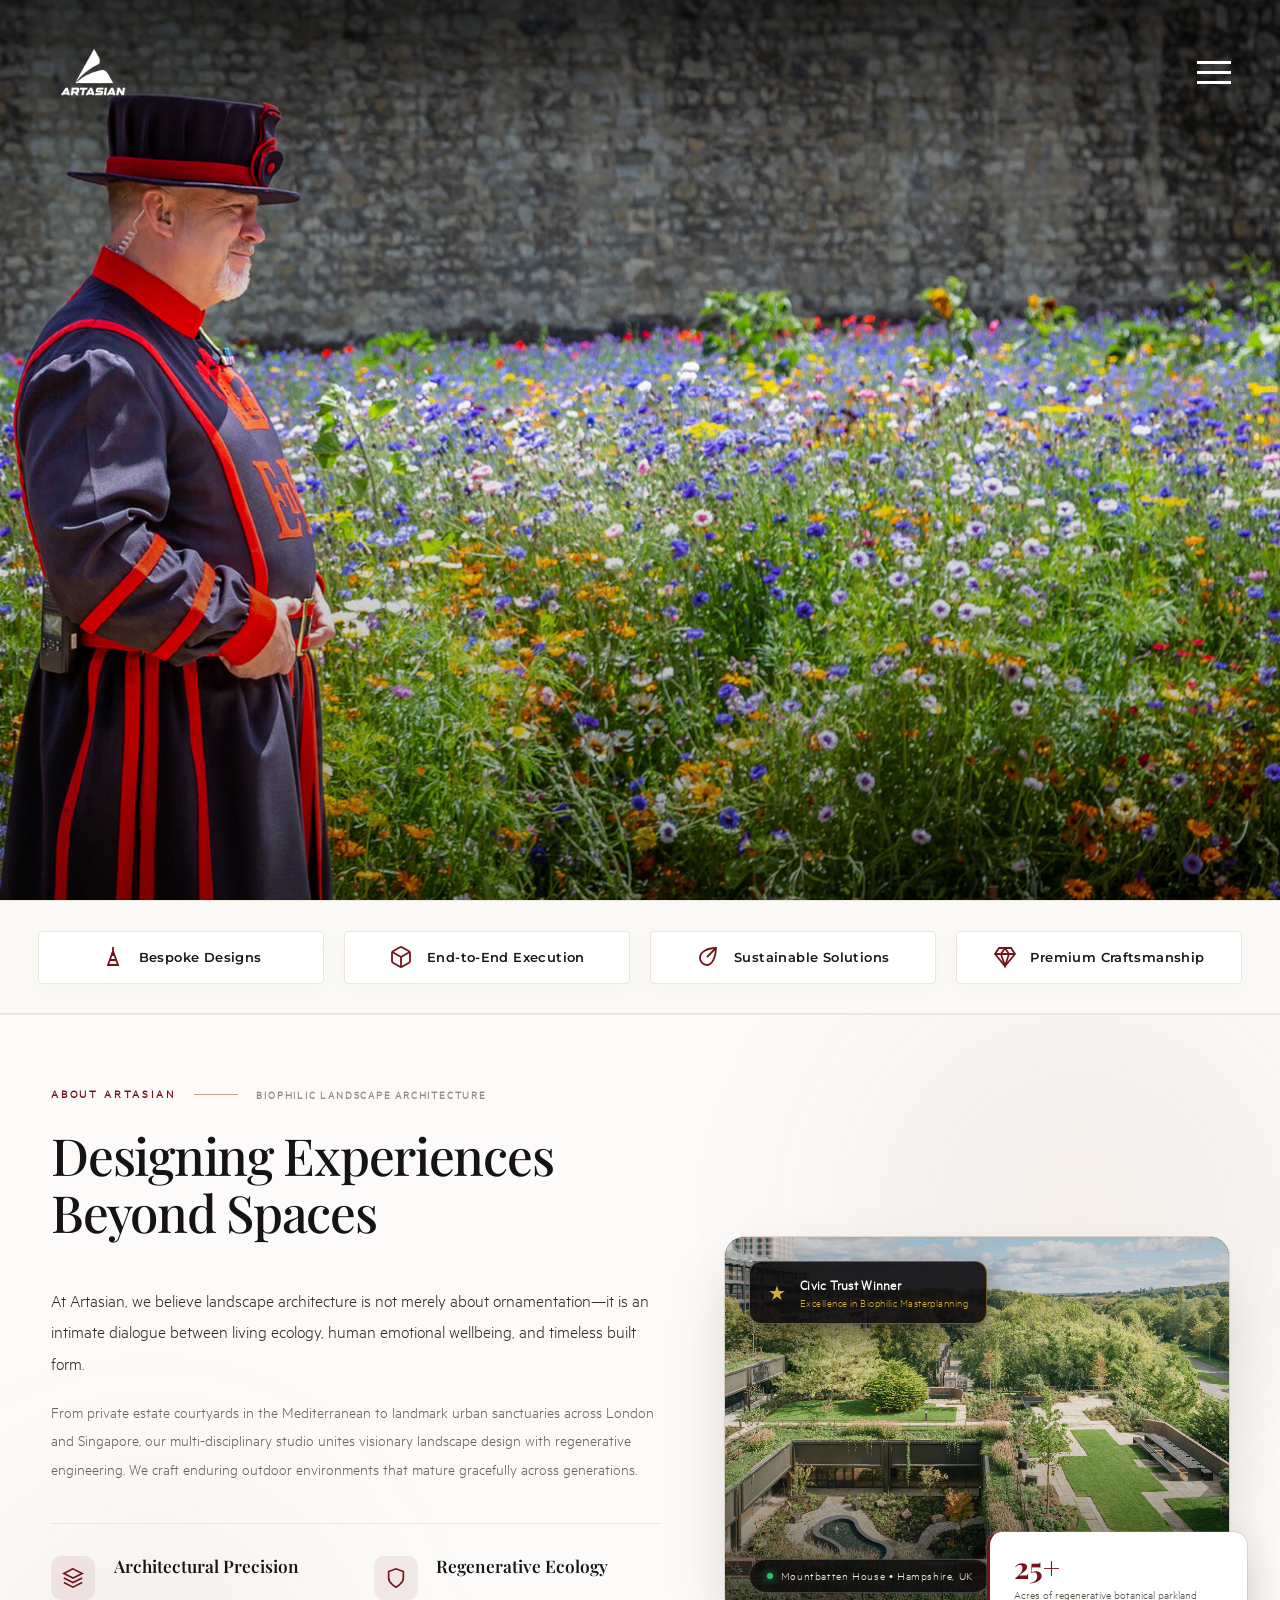
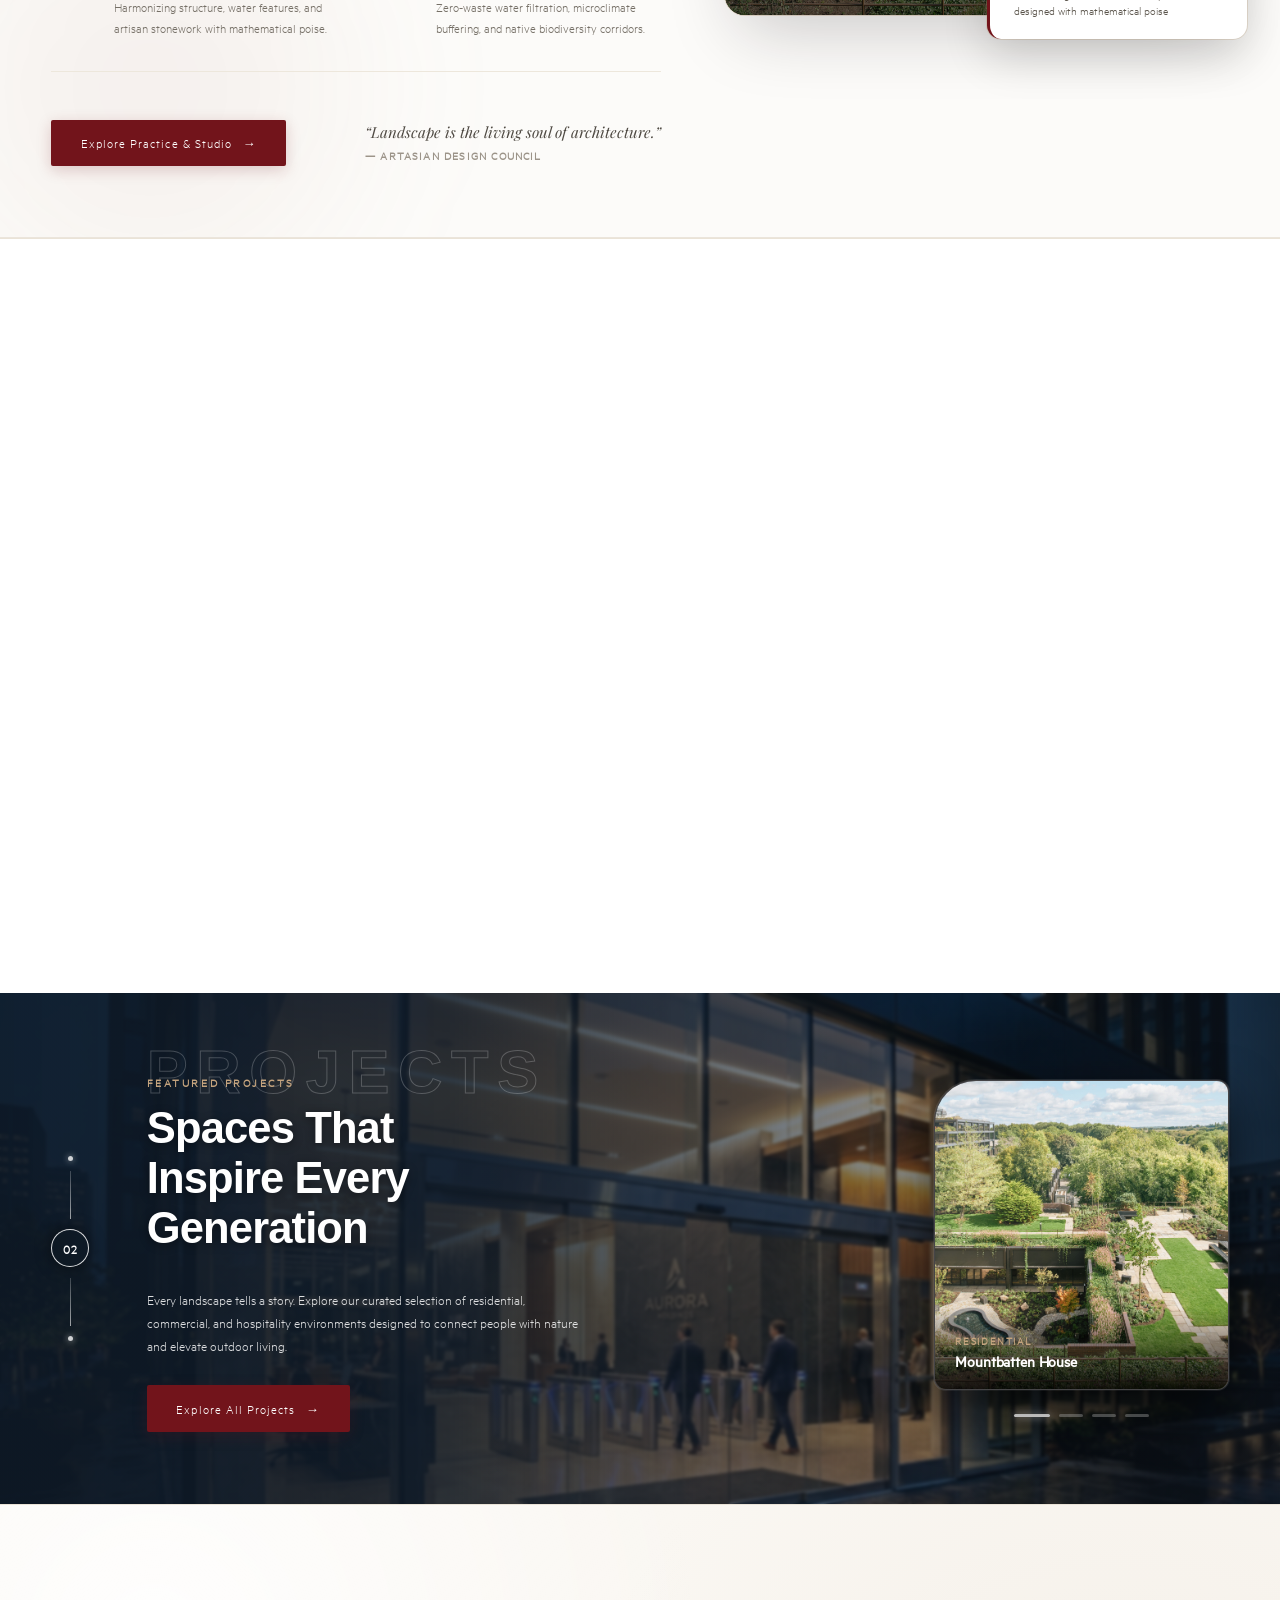
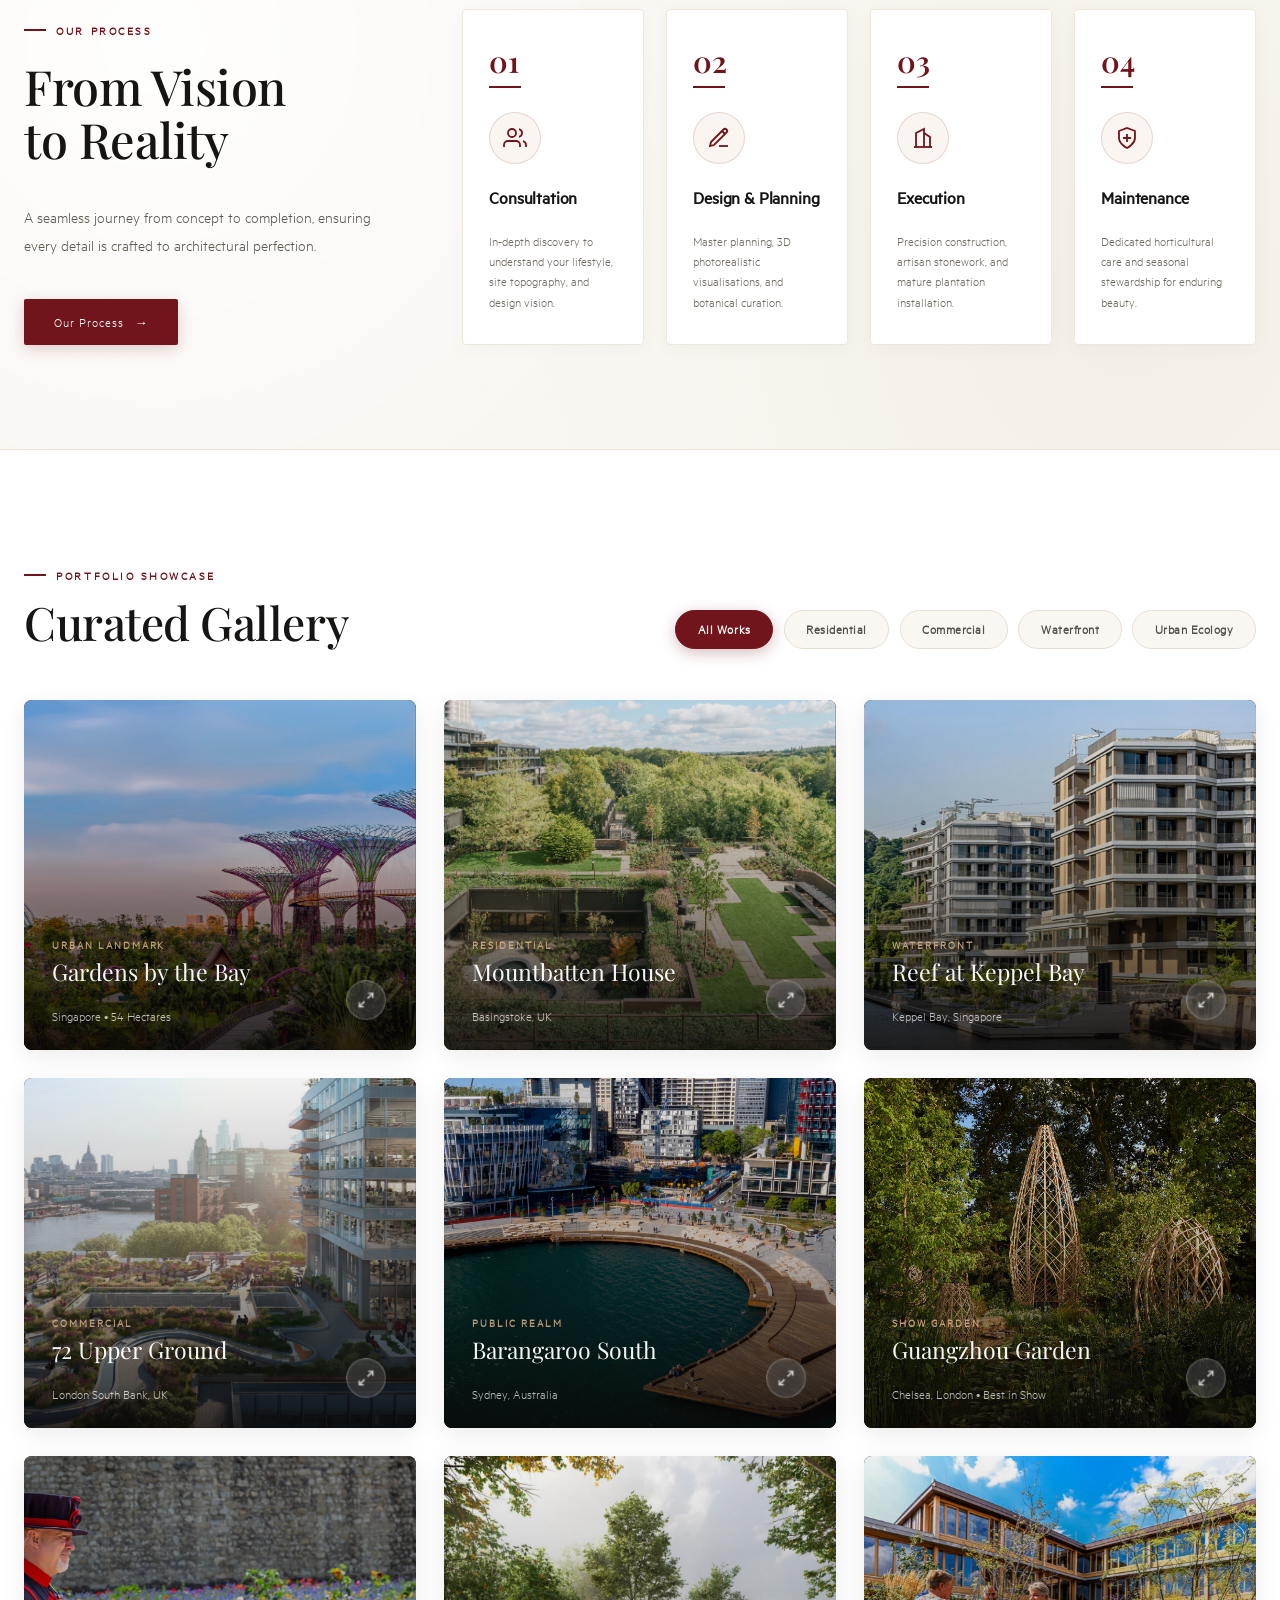
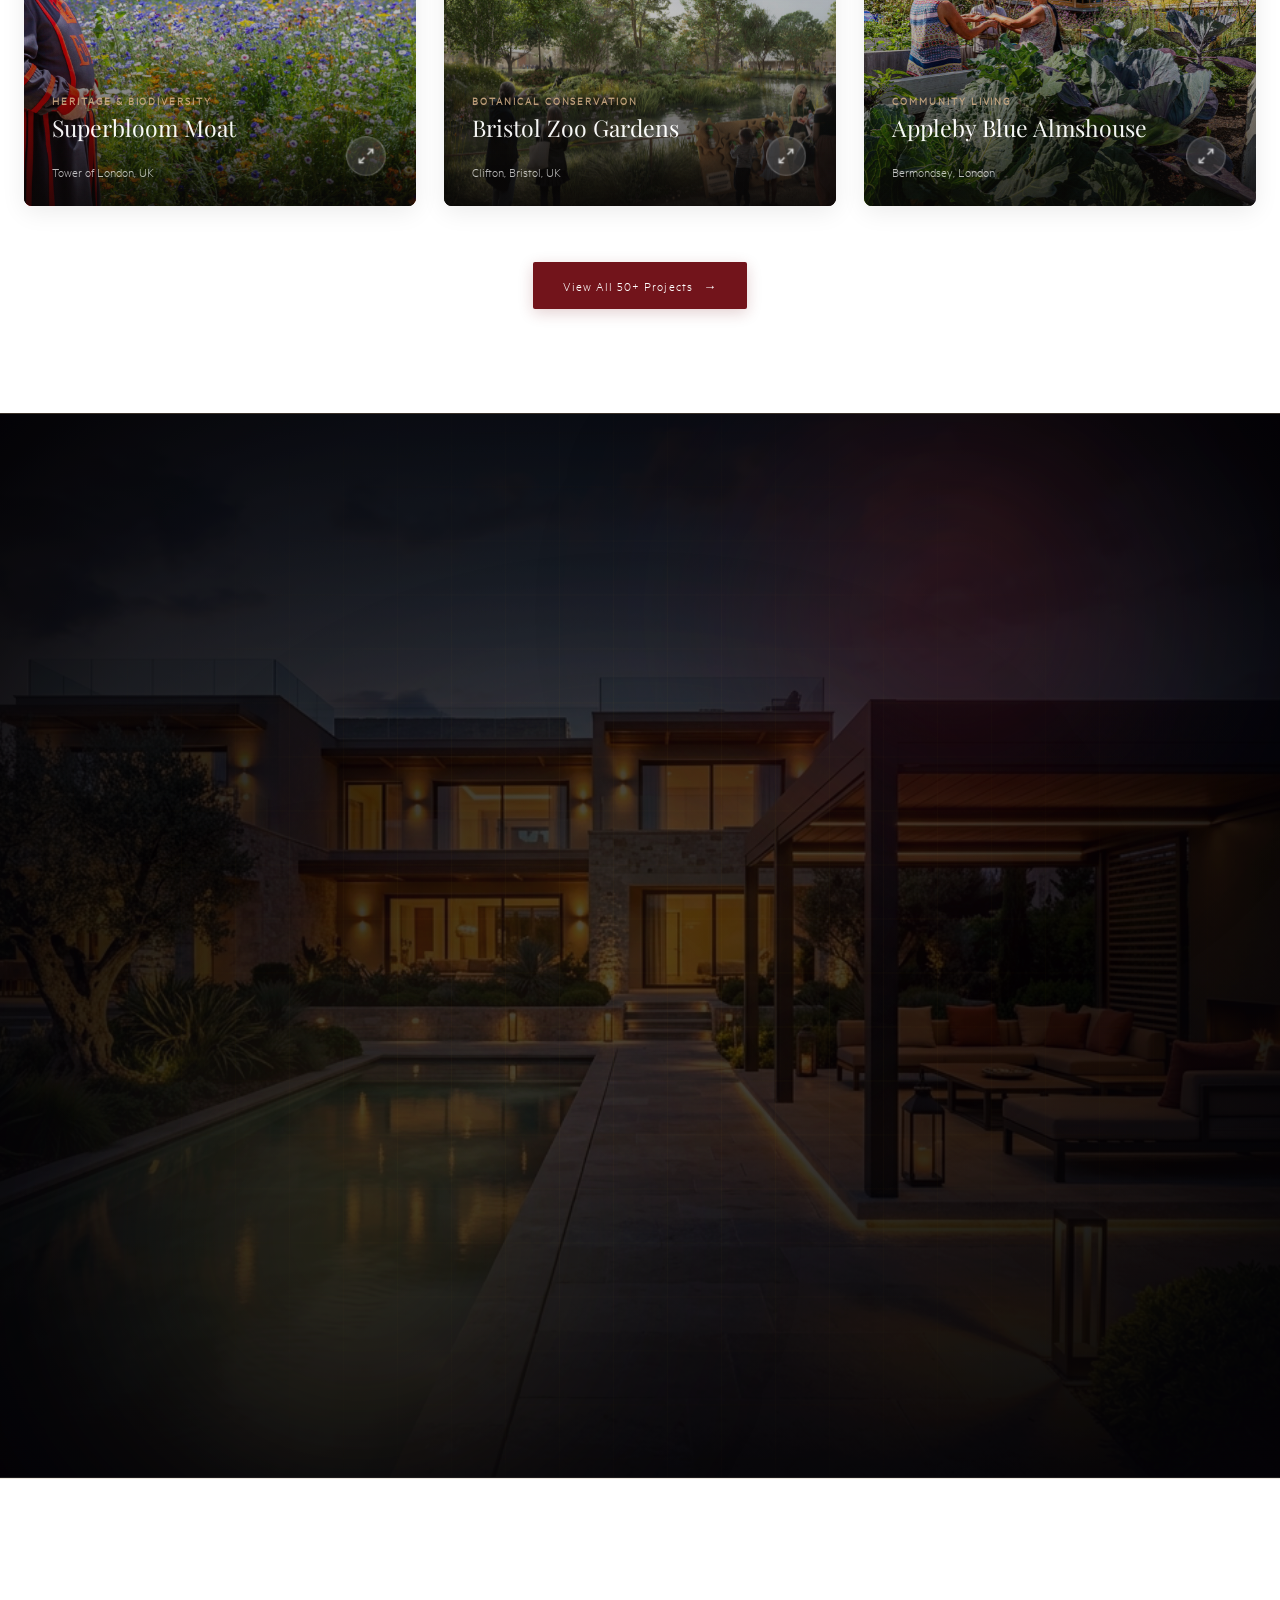
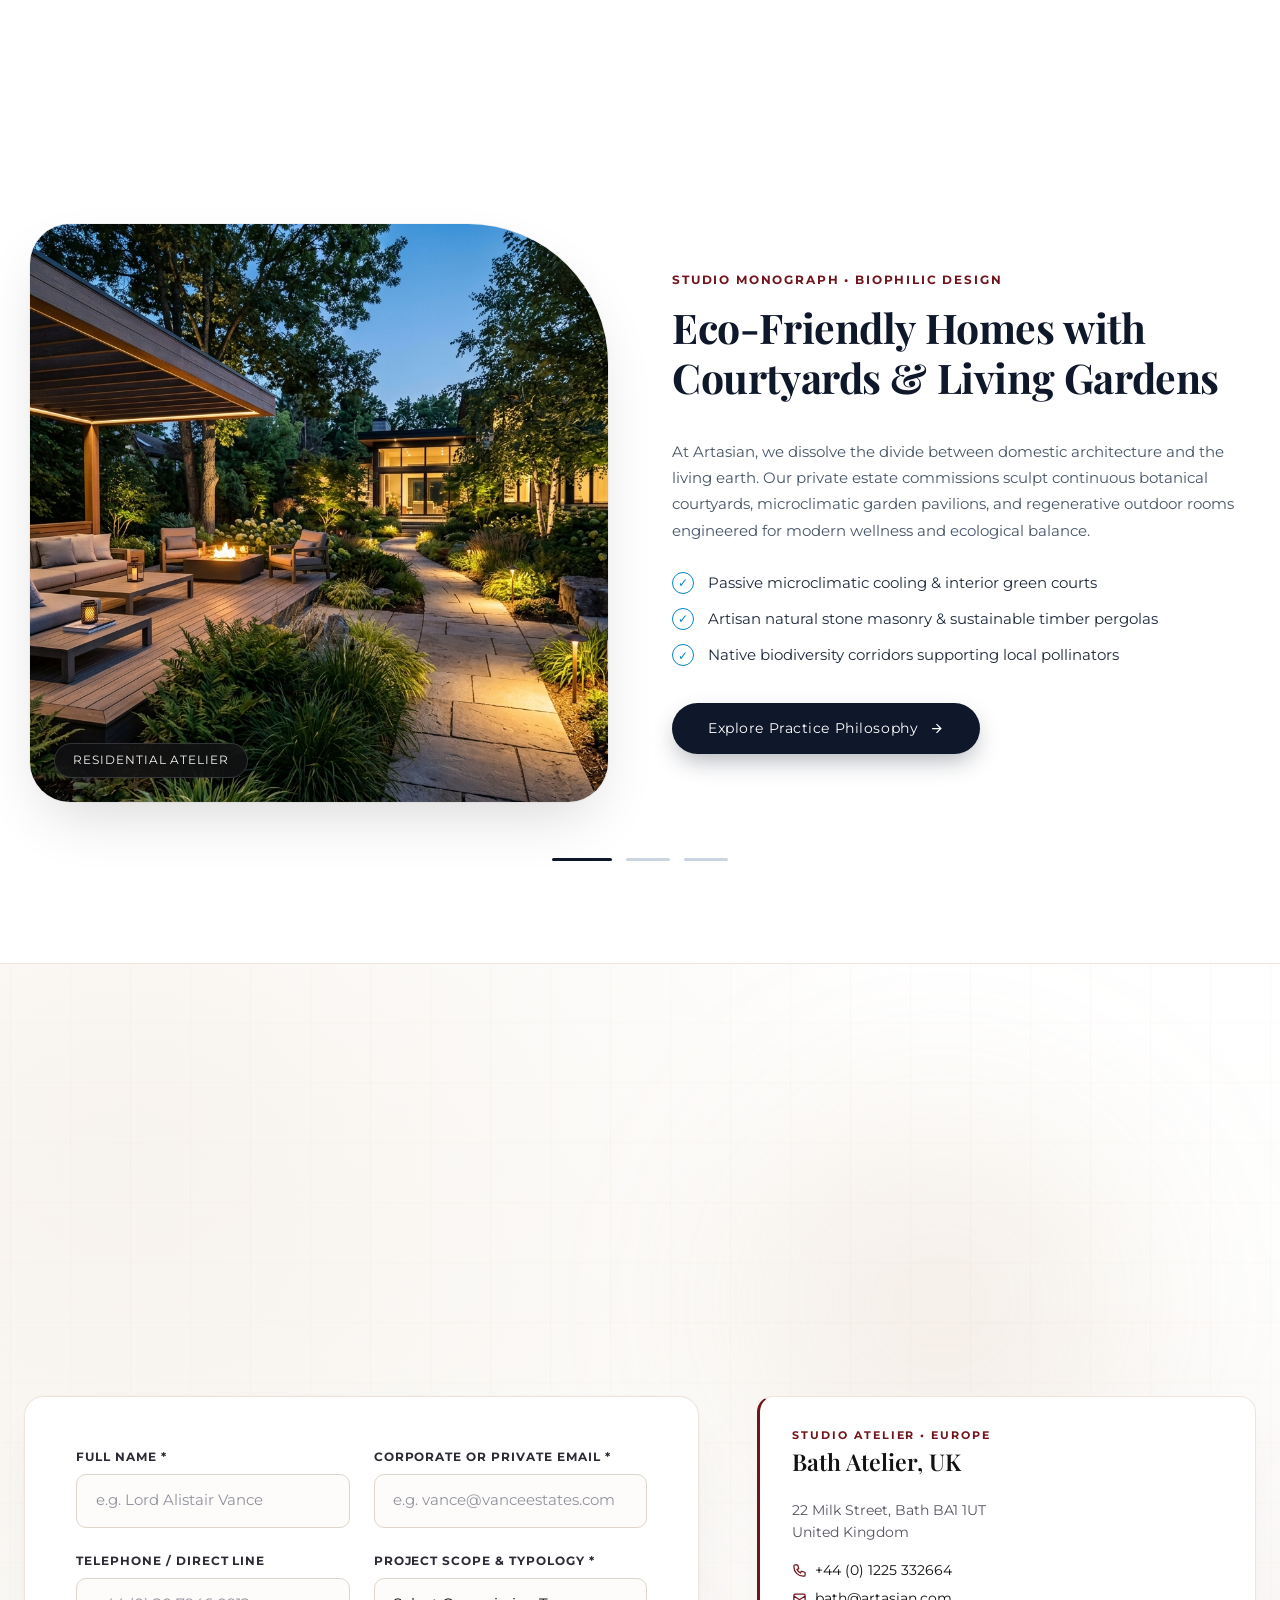
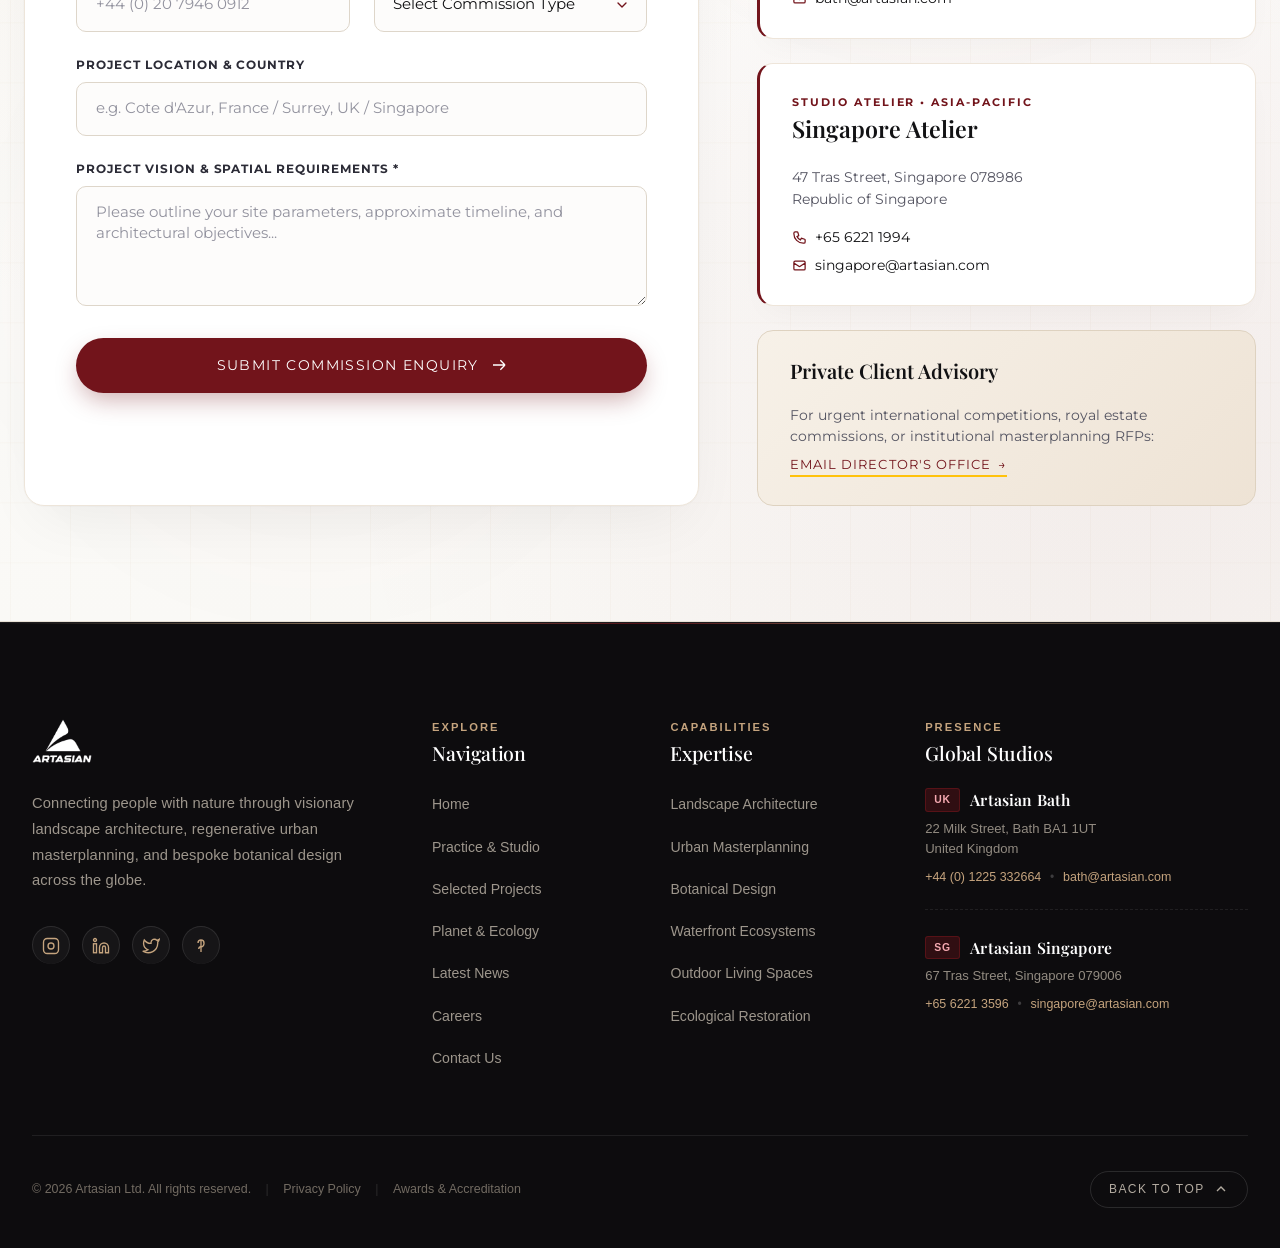
==== index.html @ af7fee8a "Complete Artasian luxury redesign and mobile responsive optimizations" ====
<!DOCTYPE html>
<html lang="en-gb" dir="ltr" class="no-js">
<head>
  <meta charset="utf-8">
  <meta name="viewport" content="width=device-width, initial-scale=1, viewport-fit=cover">
  <title>Landscape architects, Bath, UK and Singapore, Asia | Artasian</title>
  <meta name="description" content="A creative and collaborative approach to landscape architecture. Sustainable urban and rural landscapes with purpose. We connect people with nature.">
  <link rel="icon" type="image/png" href="assets/img/artasian-icon-dark.png">

  <!-- Google Fonts: Luxury Architectural Typography -->
  <link rel="preconnect" href="https://fonts.googleapis.com">
  <link rel="preconnect" href="https://fonts.gstatic.com" crossorigin>
  <link href="https://fonts.googleapis.com/css2?family=Cormorant+Garamond:wght@500;600;700&family=Montserrat:wght@400;500;600;700&family=Playfair+Display:ital,wght@0,400;0,500;0,600;0,700;1,400&display=swap" rel="stylesheet">

  <!-- Core Stylesheets -->
  <link rel="stylesheet" href="assets/css/style.css">
  <link rel="stylesheet" href="assets/css/custom.css?v=18.0">
</head>
<body class="bg-white">

  <!-- Header -->
  <header class="fixed inset-x-0 top-0 w-full header z-100 md:z-40">
    <div class="relative z-30 flex flex-wrap items-center justify-between header__inner">
      <a class="inline-block header__logo" href="index.html" title="Artasian – Home">
        <img class="header__logo-img header__logo--white" src="assets/img/artasian-logo-white.png" alt="Artasian" height="48">
        <img class="header__logo-img header__logo--dark" src="assets/img/artasian-logo-dark.png" alt="Artasian" height="48">
      </a>

      <div class="hidden md:flex items-center ml-auto mr-4">
        <ul class="font-bold tracking-wide c-secondary-nav">
          <li class="c-secondary-nav__item">
            <a class="c-secondary-nav__link block p-1 text-xs uppercase" href="practice.html">
              <span>Practice</span>
            </a>
          </li>
          <li class="c-secondary-nav__item">
            <a class="c-secondary-nav__link block p-1 text-xs uppercase" href="practice.html#people">
              <span>People</span>
            </a>
          </li>
          <li class="c-secondary-nav__item">
            <a class="c-secondary-nav__link block p-1 text-xs uppercase" href="practice.html#awards">
              <span>Awards</span>
            </a>
          </li>
          <li class="c-secondary-nav__item">
            <a class="c-secondary-nav__link block p-1 text-xs uppercase" href="practice.html#clients">
              <span>Clients</span>
            </a>
          </li>
        </ul>
      </div>

      <button class="-mr-1 appearance-none burger" type="button" data-menu-opener id="menu" aria-label="Toggle navigation menu">
        <span class="burger__bar"></span>
      </button>
    </div>

  </header>
 
  <!-- LUXURY ARCHITECTURAL SIDE DRAWER & BACKDROP -->
  <div class="art-drawer-backdrop" id="drawer-backdrop"></div>
  
  <aside class="art-drawer" id="site-menu" role="dialog" aria-modal="true" aria-label="Navigation Menu">
    <!-- Top Bar with Brand Pill & Close Button -->
    <div class="art-drawer__header">
      <div class="art-drawer__brand">
        <span class="art-drawer__eyebrow">ARTASIAN &bull; STUDIO</span>
      </div>
      <button type="button" class="art-drawer__close" id="menu-close-btn" aria-label="Close menu">
        <span>&times;</span>
      </button>
    </div>

    <!-- Main Navigation Links -->
    <div class="art-drawer__body">
      <ul class="art-drawer__nav" id="menu-inner">
        <li class="art-drawer__item">
          <a href="index.html" class="art-drawer__link is-active-page">
            <span class="art-drawer__num">01</span>
            <span class="art-drawer__text">Home</span>
          </a>
        </li>
        <li class="art-drawer__item">
          <a href="planet.html" class="art-drawer__link">
            <span class="art-drawer__num">02</span>
            <span class="art-drawer__text">Planet</span>
          </a>
        </li>
        <li class="art-drawer__item">
          <a href="practice.html" class="art-drawer__link">
            <span class="art-drawer__num">03</span>
            <span class="art-drawer__text">Practice</span>
          </a>
        </li>
        <li class="art-drawer__item">
          <a href="projects.html" class="art-drawer__link">
            <span class="art-drawer__num">04</span>
            <span class="art-drawer__text">Projects</span>
          </a>
        </li>
        <li class="art-drawer__item">
          <a href="news.html" class="art-drawer__link">
            <span class="art-drawer__num">05</span>
            <span class="art-drawer__text">Latest</span>
          </a>
        </li>
        <li class="art-drawer__item">
          <a href="careers.html" class="art-drawer__link">
            <span class="art-drawer__num">06</span>
            <span class="art-drawer__text">Careers</span>
          </a>
        </li>
        <li class="art-drawer__item">
          <a href="contact.html" class="art-drawer__link">
            <span class="art-drawer__num">07</span>
            <span class="art-drawer__text">Contact</span>
          </a>
        </li>
      </ul>
    </div>

    <!-- Footer: Studio Location & Contact -->
    <div class="art-drawer__footer">
      <div class="art-drawer__studios">
        <span class="art-drawer__city">Bath</span>
        <span class="art-drawer__sep">&bull;</span>
        <span class="art-drawer__city">London</span>
        <span class="art-drawer__sep">&bull;</span>
        <span class="art-drawer__city">Singapore</span>
      </div>
      <p class="art-drawer__email">
        <a href="mailto:info@artasian.com">info@artasian.com</a>
      </p>
    </div>
  </aside>

  <main id="page-wrapper">
    <div id="page-container">
      
      <!-- Hero Video Section -->
      <section class="c-hero c-hero--home flex items-center justify-center relative w-full overflow-hidden bg-black" id="hero-video">
        <div id="wrap-iframe" class="c-hero__desktop-video">
          <video autoplay muted loop playsinline webkit-playsinline preload="auto" poster="assets/img/projects/superbloom.jpg" title="Artasian Architecture Hero Video">
            <source src="assets/video/hero-video.mp4" type="video/mp4">
            <!-- Fallback embed -->
            <iframe src="https://player.vimeo.com/video/378506196?app_id=122963&autoplay=1&controls=0&playsinline=1&muted=1&preload=0&autopause=0&loop=1&title=0&byline=0&portrait=0&color=00A3FF&transparent=0&gesture=media" width="1920" height="1080" title="Artasian Homepage Hero" frameborder="0" allow="autoplay; fullscreen" allowfullscreen></iframe>
          </video>
        </div>
        <div class="c-hero__overlay"></div>
      </section>

      <!-- 1. FEATURE PILLARS BAR -->
      <section class="art-pillars" data-aos="fade-up">
        <div class="art-pillars__grid">
          
          <div class="art-pillar-item">
            <div class="art-pillar-icon">
              <!-- Compass / Drafting Tool Icon -->
              <svg viewBox="0 0 24 24">
                <path d="M12 2v4m0 0l-5 14h10l-5-14zM8.5 15h7M12 10a1 1 0 100-2 1 1 0 000 2z"/>
              </svg>
            </div>
            <span class="art-pillar-title">Bespoke Designs</span>
          </div>

          <div class="art-pillar-item">
            <div class="art-pillar-icon">
              <!-- Isometric 3D Cube Icon -->
              <svg viewBox="0 0 24 24">
                <path d="M21 16V8a2 2 0 00-1-1.73l-7-4a2 2 0 00-2 0l-7 4A2 2 0 003 8v8a2 2 0 001 1.73l7 4a2 2 0 002 0l7-4A2 2 0 0021 16z"/>
                <polyline points="3.27 6.96 12 12.01 20.73 6.96"/>
                <line x1="12" y1="22.08" x2="12" y2="12"/>
              </svg>
            </div>
            <span class="art-pillar-title">End-to-End Execution</span>
          </div>

          <div class="art-pillar-item">
            <div class="art-pillar-icon">
              <!-- Sustainable Leaf Icon -->
              <svg viewBox="0 0 24 24">
                <path d="M11 20A7 7 0 014 13C4 7 11 3 20 3c0 9-4 17-9 17z"/>
                <path d="M20 3L11 12"/>
              </svg>
            </div>
            <span class="art-pillar-title">Sustainable Solutions</span>
          </div>

          <div class="art-pillar-item">
            <div class="art-pillar-icon">
              <!-- Premium Diamond Craftsmanship Icon -->
              <svg viewBox="0 0 24 24">
                <path d="M6 3h12l4 6-10 12L2 9l4-6z"/>
                <path d="M2 9h20M12 21L8 9l4-6 4 6-4 12z"/>
              </svg>
            </div>
            <span class="art-pillar-title">Premium Craftsmanship</span>
          </div>

        </div>
      </section>

      <!-- 2. ABOUT ARTASIAN ("Designing Experiences Beyond Spaces") -->
      <section class="art-about" data-aos="fade-up">
        <div class="art-about__ambient-shape"></div>
        <div class="art-about__ambient-shape-alt"></div>
        
        <div class="art-about__grid">
          
          <!-- Left Column: Vision, Philosophy, Architectural Capabilities & Signature -->
          <div class="art-about__left">
            <div class="art-about__tagline-row">
              <span class="art-about__eyebrow">ABOUT ARTASIAN</span>
              <span class="art-about__tagline-line"></span>
              <span class="art-about__tagline-num">BIOPHILIC LANDSCAPE ARCHITECTURE</span>
            </div>

            <h2 class="art-about__title art-serif">Designing Experiences Beyond Spaces</h2>
            
            <p class="art-about__lead">
              At Artasian, we believe landscape architecture is not merely about ornamentation&mdash;it is an intimate dialogue between living ecology, human emotional wellbeing, and timeless built form.
            </p>

            <p class="art-about__desc">
              From private estate courtyards in the Mediterranean to landmark urban sanctuaries across London and Singapore, our multi-disciplinary studio unites visionary landscape design with regenerative engineering. We craft enduring outdoor environments that mature gracefully across generations.
            </p>

            <!-- Luxury Highlights Grid -->
            <div class="art-about__highlights">
              <div class="art-about__highlight-item">
                <div class="art-about__highlight-icon">
                  <svg viewBox="0 0 24 24" width="22" height="22" fill="none" stroke="currentColor" stroke-width="1.8"><path d="M12 2L2 7l10 5 10-5-10-5zM2 17l10 5 10-5M2 12l10 5 10-5"/></svg>
                </div>
                <div>
                  <h4 class="art-about__highlight-title">Architectural Precision</h4>
                  <p class="art-about__highlight-text">Harmonizing structure, water features, and artisan stonework with mathematical poise.</p>
                </div>
              </div>

              <div class="art-about__highlight-item">
                <div class="art-about__highlight-icon">
                  <svg viewBox="0 0 24 24" width="22" height="22" fill="none" stroke="currentColor" stroke-width="1.8"><path d="M12 22s8-4 8-10V5l-8-3-8 3v7c0 6 8 10 8 10z"/></svg>
                </div>
                <div>
                  <h4 class="art-about__highlight-title">Regenerative Ecology</h4>
                  <p class="art-about__highlight-text">Zero-waste water filtration, microclimate buffering, and native biodiversity corridors.</p>
                </div>
              </div>
            </div>

            <!-- Action & Studio Director Signature -->
            <div class="art-about__footer-row">
              <a href="practice.html" class="art-btn-maroon">
                <span>Explore Practice &amp; Studio</span>
                <span>&rarr;</span>
              </a>

              <div class="art-about__sign-block">
                <span class="art-about__sign-quote">&ldquo;Landscape is the living soul of architecture.&rdquo;</span>
                <span class="art-about__sign-author">&mdash; Artasian Design Council</span>
              </div>
            </div>

          </div>

          <!-- Right Column: Luxury Architectural Composition with Framed Image & Floating Inset -->
          <div class="art-about__image-col">
            <div class="art-about__frame">
              <div class="art-about__img-wrapper">
                <img class="art-about__img" src="assets/img/projects/mountbatten-house.jpg" alt="Designing Experiences Beyond Spaces - Mountbatten House Estate" loading="lazy">
                <div class="art-about__img-overlay"></div>
                
                <!-- Floating Award Badge -->
                <div class="art-about__award-badge">
                  <span class="art-award-icon">&#9733;</span>
                  <div>
                    <strong class="art-award-title">Civic Trust Winner</strong>
                    <span class="art-award-sub">Excellence in Biophilic Masterplanning</span>
                  </div>
                </div>

                <!-- Floating Bottom Project Badge -->
                <div class="art-about__caption-badge">
                  <span class="art-badge-dot"></span>
                  <span>Mountbatten House &bull; Hampshire, UK</span>
                </div>
              </div>

              <!-- Floating Luxury Inset Detail Card -->
              <div class="art-about__inset-card">
                <div class="art-about__inset-stat">25+</div>
                <div class="art-about__inset-label">Acres of regenerative botanical parkland designed with mathematical poise</div>
              </div>
            </div>
          </div>

        </div>
      </section>

      <!-- 3. OUR SERVICES ("Complete Outdoor Solutions") -->
      <section class="art-services">
        <div class="art-services__inner">
          
          <!-- Header -->
          <div class="art-services__header" data-aos="fade-up">
            <div class="art-services__title-box">
              <span class="art-services__tag">OUR SERVICES</span>
              <h2 class="art-services__title art-serif">Complete Outdoor Solutions</h2>
            </div>
            <div class="art-services__right">
              <p class="art-services__subline hidden md:block">Beautiful landscapes. Functional spaces. Lasting value.</p>
              <div class="art-nav-arrows">
                <button class="art-arrow-btn art-arrow-btn--prev" aria-label="Previous service">&larr;</button>
                <button class="art-arrow-btn art-arrow-btn--next" aria-label="Next service">&rarr;</button>
              </div>
            </div>
          </div>

          <!-- 4 Cards Grid -->
          <div class="art-services__grid">
            
            <!-- Card 1: Landscape Design -->
            <a href="projects.html" class="art-service-card" data-aos="fade-up" data-aos-delay="50">
              <div class="art-service-card__thumb">
                <img src="assets/img/service-landscape-design.jpg" alt="Architectural Landscape Design" loading="lazy">
              </div>
              <div class="art-service-card__head">
                <h3 class="art-service-card__title">Landscape Design</h3>
                <div class="art-service-card__arrow">
                  <svg width="14" height="14" viewBox="0 0 24 24" fill="none" stroke="currentColor" stroke-width="2.5"><line x1="5" y1="12" x2="19" y2="12"></line><polyline points="12 5 19 12 12 19"></polyline></svg>
                </div>
              </div>
              <p class="art-service-card__desc">Bespoke architectural concepts tailored to the unique contours and light of your estate.</p>
            </a>

            <!-- Card 2: Outdoor Living Spaces -->
            <a href="projects.html" class="art-service-card" data-aos="fade-up" data-aos-delay="100">
              <div class="art-service-card__thumb">
                <img src="assets/img/service-outdoor-living.jpg" alt="Outdoor Living Spaces" loading="lazy">
              </div>
              <div class="art-service-card__head">
                <h3 class="art-service-card__title">Outdoor Living Spaces</h3>
                <div class="art-service-card__arrow">
                  <svg width="14" height="14" viewBox="0 0 24 24" fill="none" stroke="currentColor" stroke-width="2.5"><line x1="5" y1="12" x2="19" y2="12"></line><polyline points="12 5 19 12 12 19"></polyline></svg>
                </div>
              </div>
              <p class="art-service-card__desc">Contemporary pergolas, outdoor dining kitchens, sunken lounges, and fire features.</p>
            </a>

            <!-- Card 3: Garden & Plantation -->
            <a href="projects.html" class="art-service-card" data-aos="fade-up" data-aos-delay="150">
              <div class="art-service-card__thumb">
                <img src="assets/img/service-garden-plantation.jpg" alt="Garden and Plantation" loading="lazy">
              </div>
              <div class="art-service-card__head">
                <h3 class="art-service-card__title">Garden & Plantation</h3>
                <div class="art-service-card__arrow">
                  <svg width="14" height="14" viewBox="0 0 24 24" fill="none" stroke="currentColor" stroke-width="2.5"><line x1="5" y1="12" x2="19" y2="12"></line><polyline points="12 5 19 12 12 19"></polyline></svg>
                </div>
              </div>
              <p class="art-service-card__desc">Sculptural specimen trees, perennial meadow drifts, and low-maintenance greenery.</p>
            </a>

            <!-- Card 4: Water Features -->
            <a href="projects.html" class="art-service-card" data-aos="fade-up" data-aos-delay="200">
              <div class="art-service-card__thumb">
                <img src="assets/img/service-water-features.jpg" alt="Water Features & Pools" loading="lazy">
              </div>
              <div class="art-service-card__head">
                <h3 class="art-service-card__title">Water Features</h3>
                <div class="art-service-card__arrow">
                  <svg width="14" height="14" viewBox="0 0 24 24" fill="none" stroke="currentColor" stroke-width="2.5"><line x1="5" y1="12" x2="19" y2="12"></line><polyline points="12 5 19 12 12 19"></polyline></svg>
                </div>
              </div>
              <p class="art-service-card__desc">Architectural reflecting pools, cascading stone waterfalls, and infinity swimming pools.</p>
            </a>

            <!-- Card 5: Ecology & Sustainable Masterplanning -->
            <a href="planet.html" class="art-service-card" data-aos="fade-up" data-aos-delay="250">
              <div class="art-service-card__thumb">
                <img src="assets/img/projects/superbloom.jpg" alt="Ecology & Sustainable Masterplanning" loading="lazy">
              </div>
              <div class="art-service-card__head">
                <h3 class="art-service-card__title">Ecology & Masterplanning</h3>
                <div class="art-service-card__arrow">
                  <svg width="14" height="14" viewBox="0 0 24 24" fill="none" stroke="currentColor" stroke-width="2.5"><line x1="5" y1="12" x2="19" y2="12"></line><polyline points="12 5 19 12 12 19"></polyline></svg>
                </div>
              </div>
              <p class="art-service-card__desc">Biodiverse microclimates, urban cooling canopies, and regenerative masterplanning.</p>
            </a>

            <!-- Card 6: Architectural Stonework & Pavilions -->
            <a href="practice.html" class="art-service-card" data-aos="fade-up" data-aos-delay="300">
              <div class="art-service-card__thumb">
                <img src="assets/img/projects/mountbatten-house.jpg" alt="Architectural Stonework & Pavilions" loading="lazy">
              </div>
              <div class="art-service-card__head">
                <h3 class="art-service-card__title">Stonework & Pavilions</h3>
                <div class="art-service-card__arrow">
                  <svg width="14" height="14" viewBox="0 0 24 24" fill="none" stroke="currentColor" stroke-width="2.5"><line x1="5" y1="12" x2="19" y2="12"></line><polyline points="12 5 19 12 12 19"></polyline></svg>
                </div>
              </div>
              <p class="art-service-card__desc">Artisan dry stone masonry, bespoke limestone paving, and shaded cantilevered pavilions.</p>
            </a>

          </div>

        </div>
      </section>

      <!-- 4. FEATURED PROJECTS ("Spaces That Inspire") - ULTRA-WIDE CINEMATIC BANNER -->
      <!-- 4. FEATURED PROJECTS SECTION - MATCHING REFERENCE IMAGE -->
      <section class="art-featured" id="featured-projects">
        <!-- Wide Architectural Glass Facade Background -->
        <img class="art-featured__bg" src="assets/img/featured-corporate-bg.jpg" alt="Building Spaces That Inspire Every Generation - Artasian" loading="lazy">
        <div class="art-featured__overlay"></div>

        <div class="art-featured__wrapper">
          
          <!-- Left Step / Pagination Gauge (02 Marker) -->
          <div class="art-featured__gauge">
            <span class="art-gauge__dot art-gauge__dot--top"></span>
            <span class="art-gauge__line"></span>
            <div class="art-gauge__badge">02</div>
            <span class="art-gauge__line"></span>
            <span class="art-gauge__dot art-gauge__dot--bottom"></span>
          </div>

          <!-- Center-Left Typography Block (Artasian Luxury Landscape Content) -->
          <div class="art-featured__center">
            <!-- Ghost Outline Watermark Heading -->
            <div class="art-featured__ghost-title">PROJECTS</div>
            
            <span class="art-featured__tag">FEATURED PROJECTS</span>
            <h2 class="art-featured__title">
              Spaces That<br>Inspire Every<br>Generation
            </h2>
            
            <p class="art-featured__desc">
              Every landscape tells a story. Explore our curated selection of residential, commercial, and hospitality environments designed to connect people with nature and elevate outdoor living.
            </p>

            <div class="art-featured__cta">
              <a href="projects.html" class="art-btn-maroon">
                <span>Explore All Projects</span>
                <span>&rarr;</span>
              </a>
            </div>
          </div>

          <!-- Center-Right Sliding Project Carousel Card -->
          <div class="art-featured__card-col">
            <div class="art-project-slider" id="featured-slider">
              
              <!-- Slide 1: Mountbatten House (Residential) -->
              <div class="art-project-slide is-active" data-index="0">
                <img src="assets/img/projects/mountbatten-house.jpg" alt="Mountbatten House - Artasian Luxury Residential Landscape" class="art-project-preview-img">
                <div class="art-project-slide__info">
                  <span class="art-project-slide__cat">Residential</span>
                  <h4 class="art-project-slide__title">Mountbatten House</h4>
                </div>
              </div>

              <!-- Slide 2: 72 Upper Ground (Commercial) -->
              <div class="art-project-slide" data-index="1">
                <img src="assets/img/projects/72-upper-ground.jpg" alt="72 Upper Ground - Commercial Urban Design" class="art-project-preview-img">
                <div class="art-project-slide__info">
                  <span class="art-project-slide__cat">Commercial</span>
                  <h4 class="art-project-slide__title">72 Upper Ground</h4>
                </div>
              </div>

              <!-- Slide 3: Reef at Keppel Bay (Hospitality & Waterfront) -->
              <div class="art-project-slide" data-index="2">
                <img src="assets/img/projects/reef-keppel-bay.jpg" alt="Reef at Keppel Bay - Hospitality Waterfront Architecture" class="art-project-preview-img">
                <div class="art-project-slide__info">
                  <span class="art-project-slide__cat">Hospitality</span>
                  <h4 class="art-project-slide__title">Reef at Keppel Bay</h4>
                </div>
              </div>

              <!-- Slide 4: Gardens by the Bay (Botanical Landmark) -->
              <div class="art-project-slide" data-index="3">
                <img src="assets/img/projects/gardens-by-the-bay.jpg" alt="Gardens by the Bay - Masterplan & Landscape Architecture" class="art-project-preview-img">
                <div class="art-project-slide__info">
                  <span class="art-project-slide__cat">Urban Landmark</span>
                  <h4 class="art-project-slide__title">Gardens by the Bay</h4>
                </div>
              </div>

              <div class="art-project-preview-shine"></div>
            </div>
            
            <!-- Horizontal Dash Pagination Lines directly below the card -->
            <div class="art-featured__pagination" id="featured-dashes">
              <button class="art-dash is-active" data-slide="0" aria-label="Slide 1"></button>
              <button class="art-dash" data-slide="1" aria-label="Slide 2"></button>
              <button class="art-dash" data-slide="2" aria-label="Slide 3"></button>
              <button class="art-dash" data-slide="3" aria-label="Slide 4"></button>
            </div>
          </div>

        </div>
      </section>

      <!-- 5. OUR PROCESS ("From Vision to Reality") -->
      <section class="art-process">
        <div class="art-process__inner">
          <div class="art-process__grid">
            
            <!-- Left Header Column -->
            <div data-aos="fade-up">
              <span class="art-process__tag">OUR PROCESS</span>
              <h2 class="art-process__title art-serif">From Vision<br>to Reality</h2>
              <p class="art-process__desc">
                A seamless journey from concept to completion, ensuring every detail is crafted to architectural perfection.
              </p>
              <div>
                <a href="contact.html" class="art-btn-maroon">
                  <span>Our Process</span>
                  <span>&rarr;</span>
                </a>
              </div>
            </div>

            <!-- Right 4 Step Workflow Columns -->
            <div class="art-process__steps">
              
              <!-- Step 01 -->
              <div class="art-step-card" data-aos="fade-up" data-aos-delay="50">
                <div class="art-step-num art-serif">01</div>
                <div class="art-step-line"></div>
                <div class="art-step-icon">
                  <!-- Consultation / Architectural Dialogue Icon -->
                  <svg viewBox="0 0 24 24">
                    <path d="M17 21v-2a4 4 0 0 0-4-4H5a4 4 0 0 0-4 4v2"></path>
                    <circle cx="9" cy="7" r="4"></circle>
                    <path d="M23 21v-2a4 4 0 0 0-3-3.87"></path>
                    <path d="M16 3.13a4 4 0 0 1 0 7.75"></path>
                  </svg>
                </div>
                <h3 class="art-step-title">Consultation</h3>
                <p class="art-step-desc">In-depth discovery to understand your lifestyle, site topography, and design vision.</p>
              </div>

              <!-- Step 02 -->
              <div class="art-step-card" data-aos="fade-up" data-aos-delay="100">
                <div class="art-step-num art-serif">02</div>
                <div class="art-step-line"></div>
                <div class="art-step-icon">
                  <!-- Design & Planning / Drafting Compass & Blueprint -->
                  <svg viewBox="0 0 24 24">
                    <path d="M12 20h9"></path>
                    <path d="M16.5 3.5a2.12 2.12 0 0 1 3 3L7 19l-4 1 1-4Z"></path>
                    <path d="m15 5 3 3"></path>
                  </svg>
                </div>
                <h3 class="art-step-title">Design & Planning</h3>
                <p class="art-step-desc">Master planning, 3D photorealistic visualisations, and botanical curation.</p>
              </div>

              <!-- Step 03 -->
              <div class="art-step-card" data-aos="fade-up" data-aos-delay="150">
                <div class="art-step-num art-serif">03</div>
                <div class="art-step-line"></div>
                <div class="art-step-icon">
                  <!-- Execution / Structural Architecture & Craftsmanship -->
                  <svg viewBox="0 0 24 24">
                    <path d="M3 21h18"></path>
                    <path d="M5 21V7l8-4v18"></path>
                    <path d="M19 21V11l-6-4"></path>
                    <path d="M9 9v.01"></path>
                    <path d="M9 13v.01"></path>
                    <path d="M9 17v.01"></path>
                  </svg>
                </div>
                <h3 class="art-step-title">Execution</h3>
                <p class="art-step-desc">Precision construction, artisan stonework, and mature plantation installation.</p>
              </div>

              <!-- Step 04 -->
              <div class="art-step-card" data-aos="fade-up" data-aos-delay="200">
                <div class="art-step-num art-serif">04</div>
                <div class="art-step-line"></div>
                <div class="art-step-icon">
                  <!-- Maintenance / Botanical Stewardship -->
                  <svg viewBox="0 0 24 24">
                    <path d="M12 22s8-4 8-10V5l-8-3-8 3v7c0 6 8 10 8 10z"></path>
                    <path d="M12 8v8M8 12h8"></path>
                  </svg>
                </div>
                <h3 class="art-step-title">Maintenance</h3>
                <p class="art-step-desc">Dedicated horticultural care and seasonal stewardship for enduring beauty.</p>
              </div>

            </div>

          </div>
        </div>
      </section>

      <!-- 6. CURATED GALLERY ("Capturing Nature & Architecture") -->
      <section class="art-gallery" id="gallery">
        <div class="art-gallery__inner">
          
          <!-- Gallery Section Header -->
          <div class="art-gallery__header" data-aos="fade-up">
            <div>
              <span class="art-gallery__tag">PORTFOLIO SHOWCASE</span>
              <h2 class="art-gallery__title art-serif">Curated Gallery</h2>
            </div>
            
            <!-- Category Filter Tabs -->
            <div class="art-gallery__filters">
              <button class="art-gallery__filter-btn is-active" data-filter="all">All Works</button>
              <button class="art-gallery__filter-btn" data-filter="residential">Residential</button>
              <button class="art-gallery__filter-btn" data-filter="commercial">Commercial</button>
              <button class="art-gallery__filter-btn" data-filter="waterfront">Waterfront</button>
              <button class="art-gallery__filter-btn" data-filter="urban">Urban Ecology</button>
            </div>
          </div>

          <!-- Dynamic Masonry / Bento Grid -->
          <div class="art-gallery__grid" data-aos="fade-up" data-aos-delay="100">
            
            <!-- Item 1: Gardens by the Bay -->
            <div class="art-gallery__item" data-category="urban">
              <div class="art-gallery__thumb">
                <img src="assets/img/projects/gardens-by-the-bay.jpg" alt="Gardens by the Bay - Urban Botanical Architecture" loading="lazy">
                <div class="art-gallery__overlay">
                  <div class="art-gallery__meta">
                    <span class="art-gallery__cat">Urban Landmark</span>
                    <h3 class="art-gallery__item-title">Gardens by the Bay</h3>
                    <p class="art-gallery__item-location">Singapore &bull; 54 Hectares</p>
                  </div>
                  <div class="art-gallery__zoom-icon">
                    <svg viewBox="0 0 24 24" width="20" height="20" fill="none" stroke="currentColor" stroke-width="2"><path d="M15 3h6v6M9 21H3v-6M21 3l-7 7M3 21l7-7"/></svg>
                  </div>
                </div>
              </div>
            </div>

            <!-- Item 2: Mountbatten House -->
            <div class="art-gallery__item" data-category="residential">
              <div class="art-gallery__thumb">
                <img src="assets/img/projects/mountbatten-house.jpg" alt="Mountbatten House - Luxury Residential Estate" loading="lazy">
                <div class="art-gallery__overlay">
                  <div class="art-gallery__meta">
                    <span class="art-gallery__cat">Residential</span>
                    <h3 class="art-gallery__item-title">Mountbatten House</h3>
                    <p class="art-gallery__item-location">Basingstoke, UK</p>
                  </div>
                  <div class="art-gallery__zoom-icon">
                    <svg viewBox="0 0 24 24" width="20" height="20" fill="none" stroke="currentColor" stroke-width="2"><path d="M15 3h6v6M9 21H3v-6M21 3l-7 7M3 21l7-7"/></svg>
                  </div>
                </div>
              </div>
            </div>

            <!-- Item 3: Reef at Keppel Bay -->
            <div class="art-gallery__item" data-category="waterfront">
              <div class="art-gallery__thumb">
                <img src="assets/img/projects/reef-keppel-bay.jpg" alt="Reef at Keppel Bay - Waterfront Promenade" loading="lazy">
                <div class="art-gallery__overlay">
                  <div class="art-gallery__meta">
                    <span class="art-gallery__cat">Waterfront</span>
                    <h3 class="art-gallery__item-title">Reef at Keppel Bay</h3>
                    <p class="art-gallery__item-location">Keppel Bay, Singapore</p>
                  </div>
                  <div class="art-gallery__zoom-icon">
                    <svg viewBox="0 0 24 24" width="20" height="20" fill="none" stroke="currentColor" stroke-width="2"><path d="M15 3h6v6M9 21H3v-6M21 3l-7 7M3 21l7-7"/></svg>
                  </div>
                </div>
              </div>
            </div>

            <!-- Item 4: 72 Upper Ground -->
            <div class="art-gallery__item" data-category="commercial">
              <div class="art-gallery__thumb">
                <img src="assets/img/projects/72-upper-ground.jpg" alt="72 Upper Ground - Commercial Riverfront Headquarters" loading="lazy">
                <div class="art-gallery__overlay">
                  <div class="art-gallery__meta">
                    <span class="art-gallery__cat">Commercial</span>
                    <h3 class="art-gallery__item-title">72 Upper Ground</h3>
                    <p class="art-gallery__item-location">London South Bank, UK</p>
                  </div>
                  <div class="art-gallery__zoom-icon">
                    <svg viewBox="0 0 24 24" width="20" height="20" fill="none" stroke="currentColor" stroke-width="2"><path d="M15 3h6v6M9 21H3v-6M21 3l-7 7M3 21l7-7"/></svg>
                  </div>
                </div>
              </div>
            </div>

            <!-- Item 5: Barangaroo South -->
            <div class="art-gallery__item" data-category="commercial">
              <div class="art-gallery__thumb">
                <img src="assets/img/projects/barangaroo.jpg" alt="Barangaroo South - Sustainable Public Realm" loading="lazy">
                <div class="art-gallery__overlay">
                  <div class="art-gallery__meta">
                    <span class="art-gallery__cat">Public Realm</span>
                    <h3 class="art-gallery__item-title">Barangaroo South</h3>
                    <p class="art-gallery__item-location">Sydney, Australia</p>
                  </div>
                  <div class="art-gallery__zoom-icon">
                    <svg viewBox="0 0 24 24" width="20" height="20" fill="none" stroke="currentColor" stroke-width="2"><path d="M15 3h6v6M9 21H3v-6M21 3l-7 7M3 21l7-7"/></svg>
                  </div>
                </div>
              </div>
            </div>

            <!-- Item 6: Chelsea Flower Show -->
            <div class="art-gallery__item" data-category="residential">
              <div class="art-gallery__thumb">
                <img src="assets/img/projects/chelsea-2021.jpg" alt="Guangzhou Garden - Chelsea Gold Medal Winner" loading="lazy">
                <div class="art-gallery__overlay">
                  <div class="art-gallery__meta">
                    <span class="art-gallery__cat">Show Garden</span>
                    <h3 class="art-gallery__item-title">Guangzhou Garden</h3>
                    <p class="art-gallery__item-location">Chelsea, London &bull; Best in Show</p>
                  </div>
                  <div class="art-gallery__zoom-icon">
                    <svg viewBox="0 0 24 24" width="20" height="20" fill="none" stroke="currentColor" stroke-width="2"><path d="M15 3h6v6M9 21H3v-6M21 3l-7 7M3 21l7-7"/></svg>
                  </div>
                </div>
              </div>
            </div>

            <!-- Item 7: Superbloom Tower of London -->
            <div class="art-gallery__item" data-category="urban">
              <div class="art-gallery__thumb">
                <img src="assets/img/projects/superbloom.jpg" alt="Superbloom Tower of London - Historic Moat Transformation" loading="lazy">
                <div class="art-gallery__overlay">
                  <div class="art-gallery__meta">
                    <span class="art-gallery__cat">Heritage & Biodiversity</span>
                    <h3 class="art-gallery__item-title">Superbloom Moat</h3>
                    <p class="art-gallery__item-location">Tower of London, UK</p>
                  </div>
                  <div class="art-gallery__zoom-icon">
                    <svg viewBox="0 0 24 24" width="20" height="20" fill="none" stroke="currentColor" stroke-width="2"><path d="M15 3h6v6M9 21H3v-6M21 3l-7 7M3 21l7-7"/></svg>
                  </div>
                </div>
              </div>
            </div>

            <!-- Item 8: Bristol Zoo Gardens -->
            <div class="art-gallery__item" data-category="residential">
              <div class="art-gallery__thumb">
                <img src="assets/img/projects/bristol-zoo.jpg" alt="Bristol Zoo Gardens - Botanical Residential Masterplan" loading="lazy">
                <div class="art-gallery__overlay">
                  <div class="art-gallery__meta">
                    <span class="art-gallery__cat">Botanical Conservation</span>
                    <h3 class="art-gallery__item-title">Bristol Zoo Gardens</h3>
                    <p class="art-gallery__item-location">Clifton, Bristol, UK</p>
                  </div>
                  <div class="art-gallery__zoom-icon">
                    <svg viewBox="0 0 24 24" width="20" height="20" fill="none" stroke="currentColor" stroke-width="2"><path d="M15 3h6v6M9 21H3v-6M21 3l-7 7M3 21l7-7"/></svg>
                  </div>
                </div>
              </div>
            </div>

            <!-- Item 9: Appleby Blue Almshouse -->
            <div class="art-gallery__item" data-category="residential">
              <div class="art-gallery__thumb">
                <img src="assets/img/projects/appleby-blue.jpg" alt="Appleby Blue - Community Garden Courtyard" loading="lazy">
                <div class="art-gallery__overlay">
                  <div class="art-gallery__meta">
                    <span class="art-gallery__cat">Community Living</span>
                    <h3 class="art-gallery__item-title">Appleby Blue Almshouse</h3>
                    <p class="art-gallery__item-location">Bermondsey, London</p>
                  </div>
                  <div class="art-gallery__zoom-icon">
                    <svg viewBox="0 0 24 24" width="20" height="20" fill="none" stroke="currentColor" stroke-width="2"><path d="M15 3h6v6M9 21H3v-6M21 3l-7 7M3 21l7-7"/></svg>
                  </div>
                </div>
              </div>
            </div>

          </div>

          <!-- Bottom Gallery Action -->
          <div class="art-gallery__bottom">
            <a href="projects.html" class="art-btn-maroon">
              <span>View All 50+ Projects</span>
              <span>&rarr;</span>
            </a>
          </div>

        </div>
      </section>

      <!-- Luxury Client Testimonial Showcase Section -->
      <section class="art-testimonial-sec" id="testimonials" aria-labelledby="art-testimonial-title">
        <div class="art-testimonial-sec__bg-img"></div>
        <div class="art-testimonial-sec__pattern-grid"></div>
        <div class="art-testimonial-sec__glow"></div>
        <div class="art-testimonial-sec__glow-alt"></div>
        <div class="art-testimonial-sec__glow-center"></div>
        <div class="art-testimonial-sec__container">
          
          <!-- Testimonials Section Header -->
          <div class="art-testimonial-sec__header" data-aos="fade-up">
            <span class="art-testimonial-sec__tag">CLIENT COMMISSIONS &amp; EXPERIENCES</span>
            <h2 class="art-testimonial-sec__title art-serif" id="art-testimonial-title">Voices of Visionary Living</h2>
            <p class="art-testimonial-sec__subtitle">Reflections from patrons, developers, and estate stewards across our global landscape commissions.</p>
          </div>

          <!-- Testimonial Slider Wrapper -->
          <div class="art-testi-card" data-aos="fade-up" data-aos-delay="100">
            
            <!-- Left Side: Architectural Featured Project Image with Corner Silhouette -->
            <div class="art-testi-card__visual">
              <div class="art-testi-card__img-track">
                
                <!-- Slide 1 Image -->
                <div class="art-testi-card__img-slide is-active" data-index="0">
                  <img src="assets/img/testimonial-estate-1.jpg" alt="Villa Botanica Mediterranean Biophilic Estate" class="art-testi-card__img">
                  <div class="art-testi-card__img-badge">
                    <span class="art-testi-badge__label">Featured Estate</span>
                    <span class="art-testi-badge__loc">Cote d'Azur, France</span>
                  </div>
                </div>

                <!-- Slide 2 Image -->
                <div class="art-testi-card__img-slide" data-index="1">
                  <img src="assets/img/testimonial-estate-2.jpg" alt="The Glass Pavilion Contemporary Botanical Garden" class="art-testi-card__img">
                  <div class="art-testi-card__img-badge">
                    <span class="art-testi-badge__label">Private Residence</span>
                    <span class="art-testi-badge__loc">Surrey, United Kingdom</span>
                  </div>
                </div>

                <!-- Slide 3 Image -->
                <div class="art-testi-card__img-slide" data-index="2">
                  <img src="assets/img/testimonial-estate-3.jpg" alt="Nordic Meadow Biophilic Sanctuary" class="art-testi-card__img">
                  <div class="art-testi-card__img-badge">
                    <span class="art-testi-badge__label">Eco Sanctuary</span>
                    <span class="art-testi-badge__loc">Stockholm Archipelago</span>
                  </div>
                </div>

              </div>

              <!-- Slider Navigation Controls -->
              <div class="art-testi-card__controls">
                <button type="button" class="art-testi-btn art-testi-btn--prev" id="testi-prev-btn" aria-label="Previous client story">
                  <svg viewBox="0 0 24 24" width="20" height="20" fill="none" stroke="currentColor" stroke-width="2"><path d="M15 18l-6-6 6-6"/></svg>
                </button>
                <div class="art-testi-card__indicators">
                  <span class="art-testi-dash is-active" data-slide="0"></span>
                  <span class="art-testi-dash" data-slide="1"></span>
                  <span class="art-testi-dash" data-slide="2"></span>
                </div>
                <button type="button" class="art-testi-btn art-testi-btn--next" id="testi-next-btn" aria-label="Next client story">
                  <svg viewBox="0 0 24 24" width="20" height="20" fill="none" stroke="currentColor" stroke-width="2"><path d="M9 18l6-6-6-6"/></svg>
                </button>
              </div>
            </div>

            <!-- Right Side: Synchronized Testimonial Content & Reviewer Info -->
            <div class="art-testi-card__content">
              <div class="art-testi-card__track">

                <!-- Slide 1 Text Content -->
                <article class="art-testi-slide is-active" data-index="0">
                  <div class="art-testi-slide__header">
                    <span class="art-testi-pill">Private Commission</span>
                    <div class="art-testi-rating" aria-label="5 out of 5 stars">
                      <span class="art-star">&#9733;</span>
                      <span class="art-star">&#9733;</span>
                      <span class="art-star">&#9733;</span>
                      <span class="art-star">&#9733;</span>
                      <span class="art-star">&#9733;</span>
                    </div>
                  </div>

                  <h3 class="art-testi-title">Eco-Friendly Homes with Courtyards &amp; Gardens</h3>

                  <p class="art-testi-desc">
                    Experience the perfect blend of modern luxury and nature. Our sustainable estates feature restorative interior courtyards, lush botanical landscapes, and biophilic architectural planning&mdash;embracing a regenerative lifestyle without compromising on elegance or comfort.
                  </p>

                  <ul class="art-testi-checklist">
                    <li>
                      <span class="art-check-icon">&check;</span>
                      <span>Energy-efficient microclimate landscape designs</span>
                    </li>
                    <li>
                      <span class="art-check-icon">&check;</span>
                      <span>Indoor-outdoor gardens &amp; bespoke water features</span>
                    </li>
                    <li>
                      <span class="art-check-icon">&check;</span>
                      <span>Locally sourced stone &amp; native flora stewardship</span>
                    </li>
                  </ul>

                  <!-- Reviewer Attribution Card -->
                  <div class="art-testi-author">
                    <img src="assets/img/reviewer-avatar-1.jpg" alt="Eleanor Vance" class="art-testi-author__avatar">
                    <div class="art-testi-author__info">
                      <h4 class="art-testi-author__name">Eleanor Vance</h4>
                      <p class="art-testi-author__role">Principal Architectural Director &bull; Vance &amp; Co. Estates</p>
                    </div>
                    <span class="art-testi-quote-mark">&ldquo;</span>
                  </div>

                  <div class="art-testi-action">
                    <a href="practice.html" class="art-btn-testi">
                      <span>Explore Case Study</span>
                      <span class="art-btn-arrow">&rarr;</span>
                    </a>
                  </div>
                </article>

                <!-- Slide 2 Text Content -->
                <article class="art-testi-slide" data-index="1">
                  <div class="art-testi-slide__header">
                    <span class="art-testi-pill">Biophilic Residence</span>
                    <div class="art-testi-rating" aria-label="5 out of 5 stars">
                      <span class="art-star">&#9733;</span>
                      <span class="art-star">&#9733;</span>
                      <span class="art-star">&#9733;</span>
                      <span class="art-star">&#9733;</span>
                      <span class="art-star">&#9733;</span>
                    </div>
                  </div>

                  <h3 class="art-testi-title">Seamless Living Between Architecture &amp; Verdant Ecology</h3>

                  <p class="art-testi-desc">
                    &ldquo;Artasian completely reimagined the dialogue between our cedar pavilions and the surrounding woodland. The terrace water mirrors and perennial flowerbeds have transformed our residence into a serene private sanctuary that flourishes in every season.&rdquo;
                  </p>

                  <ul class="art-testi-checklist">
                    <li>
                      <span class="art-check-icon">&check;</span>
                      <span>Integrated rainwater retention &amp; bio-swales</span>
                    </li>
                    <li>
                      <span class="art-check-icon">&check;</span>
                      <span>Architectural nightscape illumination systems</span>
                    </li>
                    <li>
                      <span class="art-check-icon">&check;</span>
                      <span>Four-season blooming botanical palette</span>
                    </li>
                  </ul>

                  <!-- Reviewer Attribution Card -->
                  <div class="art-testi-author">
                    <img src="assets/img/reviewer-avatar-2.jpg" alt="Marcus Davenport" class="art-testi-author__avatar">
                    <div class="art-testi-author__info">
                      <h4 class="art-testi-author__name">Marcus Davenport</h4>
                      <p class="art-testi-author__role">Managing Partner &bull; Davenport Urban Capital</p>
                    </div>
                    <span class="art-testi-quote-mark">&ldquo;</span>
                  </div>

                  <div class="art-testi-action">
                    <a href="projects.html" class="art-btn-testi">
                      <span>View Project Portfolio</span>
                      <span class="art-btn-arrow">&rarr;</span>
                    </a>
                  </div>
                </article>

                <!-- Slide 3 Text Content -->
                <article class="art-testi-slide" data-index="2">
                  <div class="art-testi-slide__header">
                    <span class="art-testi-pill">Sustainable Living</span>
                    <div class="art-testi-rating" aria-label="5 out of 5 stars">
                      <span class="art-star">&#9733;</span>
                      <span class="art-star">&#9733;</span>
                      <span class="art-star">&#9733;</span>
                      <span class="art-star">&#9733;</span>
                      <span class="art-star">&#9733;</span>
                    </div>
                  </div>

                  <h3 class="art-testi-title">A Masterclass in Regenerative Landscape Masterplanning</h3>

                  <p class="art-testi-desc">
                    &ldquo;Working alongside the Artasian studio was an extraordinary masterclass in environmental empathy. Their team engineered a living wildflower meadow and green roof that feels as though nature crafted it over centuries, yet performs with precision.&rdquo;
                  </p>

                  <ul class="art-testi-checklist">
                    <li>
                      <span class="art-check-icon">&check;</span>
                      <span>Living sedum green roofs &amp; thermal buffers</span>
                    </li>
                    <li>
                      <span class="art-check-icon">&check;</span>
                      <span>Native pollinator meadow habitats</span>
                    </li>
                    <li>
                      <span class="art-check-icon">&check;</span>
                      <span>Natural granite stepping trails &amp; artisan stone masonry</span>
                    </li>
                  </ul>

                  <!-- Reviewer Attribution Card -->
                  <div class="art-testi-author">
                    <img src="assets/img/reviewer-avatar-3.jpg" alt="Julian Sterling" class="art-testi-author__avatar">
                    <div class="art-testi-author__info">
                      <h4 class="art-testi-author__name">Julian Sterling</h4>
                      <p class="art-testi-author__role">Author &amp; Environmental Urbanist &bull; Heritage Trust</p>
                    </div>
                    <span class="art-testi-quote-mark">&ldquo;</span>
                  </div>

                  <div class="art-testi-action">
                    <a href="contact.html" class="art-btn-testi">
                      <span>Commission Your Estate</span>
                      <span class="art-btn-arrow">&rarr;</span>
                    </a>
                  </div>
                </article>

              </div>
            </div>

          </div>

        </div>
      </section>

      <!-- Luxury Architectural Editorial Insights & Blog Spotlight Section -->
      <section class="art-blog-spotlight" id="insights" aria-labelledby="art-blog-spotlight-title">
        <div class="art-blog-spotlight__container">
          
          <!-- Section Heading -->
          <div class="art-blog-spotlight__header" data-aos="fade-up">
            <span class="art-blog-spotlight__tag">ARCHITECTURAL DISCOURSE &bull; ESSAYS &amp; INSIGHTS</span>
            <h2 class="art-blog-spotlight__title" id="art-blog-spotlight-title">Perspectives on Biophilic Living</h2>
            <p class="art-blog-spotlight__subtitle">Curated thought leadership on climate resilience, regenerative courtyards, and sustainable estate masterplanning.</p>
          </div>

          <!-- Blog Carousel Wrapper -->
          <div class="art-blog-slider-wrap" id="blog-spotlight-slider">
            
            <!-- Slide 1: Biophilic Residential Sanctuaries & Courtyards -->
            <article class="art-blog-slide is-active" data-slide="0" data-aos="fade-up">
              <div class="art-blog-media-wrap">
                <img src="assets/img/service-outdoor-living.jpg" alt="Artasian Biophilic Courtyard Estates & Sustainable Living" loading="lazy">
                <div class="art-blog-media__badge">
                  <span>Residential Atelier</span>
                </div>
              </div>
              <div class="art-blog-content">
                <span class="art-blog-eyebrow">STUDIO MONOGRAPH &bull; BIOPHILIC DESIGN</span>
                <h3 class="art-blog-headline">Eco-Friendly Homes with Courtyards &amp; Living Gardens</h3>
                <p class="art-blog-lead">
                  At Artasian, we dissolve the divide between domestic architecture and the living earth. Our private estate commissions sculpt continuous botanical courtyards, microclimatic garden pavilions, and regenerative outdoor rooms engineered for modern wellness and ecological balance.
                </p>
                <ul class="art-blog-features">
                  <li>
                    <span class="art-blog-check">&check;</span>
                    <span>Passive microclimatic cooling &amp; interior green courts</span>
                  </li>
                  <li>
                    <span class="art-blog-check">&check;</span>
                    <span>Artisan natural stone masonry &amp; sustainable timber pergolas</span>
                  </li>
                  <li>
                    <span class="art-blog-check">&check;</span>
                    <span>Native biodiversity corridors supporting local pollinators</span>
                  </li>
                </ul>
                <a href="practice.html" class="art-blog-btn">
                  <span>Explore Practice Philosophy</span>
                  <svg width="15" height="15" fill="none" stroke="currentColor" stroke-width="2" viewBox="0 0 24 24"><path d="M5 12h14M12 5l7 7-7 7"></path></svg>
                </a>
              </div>
            </article>

            <!-- Slide 2: Resilient Tree Canopies & Urban Regeneration -->
            <article class="art-blog-slide" data-slide="1">
              <div class="art-blog-media-wrap">
                <img src="assets/img/news/hillier-nurseries.jpg" alt="Specifying Resilient Canopies for Climate Change at Hillier Nurseries" loading="lazy">
                <div class="art-blog-media__badge">
                  <span>Research &amp; Field Ecology</span>
                </div>
              </div>
              <div class="art-blog-content">
                <span class="art-blog-eyebrow">CLIMATE RESILIENCE &bull; ARBORICULTURE</span>
                <h3 class="art-blog-headline">Specifying Resilient Tree Canopies for a Changing Climate</h3>
                <p class="art-blog-lead">
                  Confronting climate extremes requires rigorous botanical science. Surveying mature arboretums across Europe and Southeast Asia, our research team isolates drought-hardy, high-canopy native species to mitigate urban heat islands and safeguard regional biodiversity.
                </p>
                <ul class="art-blog-features">
                  <li>
                    <span class="art-blog-check">&check;</span>
                    <span>Longitudinal climate stress testing on native tree specimens</span>
                  </li>
                  <li>
                    <span class="art-blog-check">&check;</span>
                    <span>Sub-surface root percolation &amp; urban stormwater bioretention</span>
                  </li>
                  <li>
                    <span class="art-blog-check">&check;</span>
                    <span>UK Landscape Architects Declare Net-Zero alignment</span>
                  </li>
                </ul>
                <a href="news.html" class="art-blog-btn">
                  <span>Read Field Research</span>
                  <svg width="15" height="15" fill="none" stroke="currentColor" stroke-width="2" viewBox="0 0 24 24"><path d="M5 12h14M12 5l7 7-7 7"></path></svg>
                </a>
              </div>
            </article>

            <!-- Slide 3: Botanical Superstructures & Future Flow Discourse -->
            <article class="art-blog-slide" data-slide="2">
              <div class="art-blog-media-wrap">
                <img src="assets/img/news/andrew-grant-book.jpg" alt="Future Flow Monograph and Botanical Urban Architecture" loading="lazy">
                <div class="art-blog-media__badge">
                  <span>Studio Monograph</span>
                </div>
              </div>
              <div class="art-blog-content">
                <span class="art-blog-eyebrow">PUBLICATIONS &bull; REGENERATIVE DISCOURSE</span>
                <h3 class="art-blog-headline">Humankind &amp; Nature: Insights from 'Future Flow'</h3>
                <p class="art-blog-lead">
                  Reflecting on 30 years of spatial innovation—from Singapore's Gardens by the Bay to London's urban greenways—our latest monograph explores the deep emotional and cultural resonance between community life and living landscape superstructures.
                </p>
                <ul class="art-blog-features">
                  <li>
                    <span class="art-blog-check">&check;</span>
                    <span>Founding essays on biophilic city masterplanning</span>
                  </li>
                  <li>
                    <span class="art-blog-check">&check;</span>
                    <span>Acoustic aquatic design &amp; chemical-free wetland filtration</span>
                  </li>
                  <li>
                    <span class="art-blog-check">&check;</span>
                    <span>Global portfolio archives from Bath, London &amp; Singapore</span>
                  </li>
                </ul>
                <a href="projects.html" class="art-blog-btn">
                  <span>Discover Landmark Works</span>
                  <svg width="15" height="15" fill="none" stroke="currentColor" stroke-width="2" viewBox="0 0 24 24"><path d="M5 12h14M12 5l7 7-7 7"></path></svg>
                </a>
              </div>
            </article>

            <!-- Dash Navigation Carousel Indicators -->
            <div class="art-blog-dashes" id="blog-spotlight-dashes" role="tablist" aria-label="Blog Article Selector">
              <button type="button" class="art-blog-dash is-active" data-target="0" aria-label="Article 1: Biophilic Courtyard Estates"></button>
              <button type="button" class="art-blog-dash" data-target="1" aria-label="Article 2: Resilient Tree Canopies"></button>
              <button type="button" class="art-blog-dash" data-target="2" aria-label="Article 3: Future Flow Monograph"></button>
            </div>

          </div>

        </div>
      </section>

      <!-- Luxury Architectural Commission & Contact Us Section -->
      <section class="art-contact-sec" id="contact" aria-labelledby="art-contact-title">
        <div class="art-contact-sec__bg-glow"></div>
        <div class="art-contact-sec__bg-glow-alt"></div>
        
        <div class="art-contact-sec__container">
          
          <!-- Section Heading -->
          <div class="art-contact-sec__header" data-aos="fade-up">
            <span class="art-contact-sec__tag">DIRECT COMMISSION &bull; COLLABORATE</span>
            <h2 class="art-contact-sec__title" id="art-contact-title">Initiate Your Landscape Commission</h2>
            <p class="art-contact-sec__subtitle">From exclusive private residential biophilic sanctuaries to municipal ecological masterplans, our directors and landscape architects welcome confidential dialogue.</p>
          </div>

          <!-- Master 2-Column Grid: Form & Studio Directory -->
          <div class="art-contact-grid">
            
            <!-- Left Column: Interactive Luxury Contact Form -->
            <div class="art-contact-card" data-aos="fade-up" data-aos-delay="100">
              <form class="art-contact-form" id="homepage-commission-form" onsubmit="event.preventDefault(); const btn = this.querySelector('button[type=submit]'); btn.innerHTML = '<span>Message Received &bull; Our Directors Will Connect</span>'; btn.style.background = '#00a86b';">
                
                <div class="art-contact-row">
                  <div class="art-contact-field">
                    <label for="contact-name" class="art-contact-label">Full Name *</label>
                    <input type="text" id="contact-name" class="art-contact-input" placeholder="e.g. Lord Alistair Vance" required>
                  </div>
                  <div class="art-contact-field">
                    <label for="contact-email" class="art-contact-label">Corporate or Private Email *</label>
                    <input type="email" id="contact-email" class="art-contact-input" placeholder="e.g. vance@vanceestates.com" required>
                  </div>
                </div>

                <div class="art-contact-row">
                  <div class="art-contact-field">
                    <label for="contact-phone" class="art-contact-label">Telephone / Direct Line</label>
                    <input type="tel" id="contact-phone" class="art-contact-input" placeholder="+44 (0) 20 7946 0912">
                  </div>
                  <div class="art-contact-field">
                    <label for="contact-scope" class="art-contact-label">Project Scope &amp; Typology *</label>
                    <select id="contact-scope" class="art-contact-select" required>
                      <option value="" disabled selected>Select Commission Type</option>
                      <option value="residential">Private Residential Estate &amp; Courtyard</option>
                      <option value="masterplanning">Urban Masterplanning &amp; Civic Realm</option>
                      <option value="mixed-use">Commercial &amp; Mixed-Use Landmark</option>
                      <option value="botanical">Botanical Sanctuary &amp; Biophilic Superstructure</option>
                      <option value="heritage">Heritage Regeneration &amp; Parkland Ecology</option>
                    </select>
                  </div>
                </div>

                <div class="art-contact-field">
                  <label for="contact-location" class="art-contact-label">Project Location &amp; Country</label>
                  <input type="text" id="contact-location" class="art-contact-input" placeholder="e.g. Cote d'Azur, France / Surrey, UK / Singapore">
                </div>

                <div class="art-contact-field">
                  <label for="contact-message" class="art-contact-label">Project Vision &amp; Spatial Requirements *</label>
                  <textarea id="contact-message" class="art-contact-textarea" placeholder="Please outline your site parameters, approximate timeline, and architectural objectives..." required></textarea>
                </div>

                <button type="submit" class="art-contact-submit-btn">
                  <span>Submit Commission Enquiry</span>
                  <svg width="16" height="16" fill="none" stroke="currentColor" stroke-width="2" viewBox="0 0 24 24"><path d="M14 5l7 7m0 0l-7 7m7-7H3"></path></svg>
                </button>
              </form>
            </div>

            <!-- Right Column: Studio Directory & VIP Direct Line -->
            <aside class="art-contact-aside" data-aos="fade-up" data-aos-delay="200">
              
              <!-- Bath Studio HQ Box -->
              <div class="art-contact-studio-box">
                <span class="art-contact-studio-box__eyebrow">Studio Atelier &bull; Europe</span>
                <h3 class="art-contact-studio-box__city">Bath Atelier, UK</h3>
                <p class="art-contact-studio-box__address">
                  22 Milk Street, Bath BA1 1UT<br>
                  United Kingdom
                </p>
                <div class="art-contact-studio-box__links">
                  <a href="tel:+441225332664" class="art-contact-studio-box__link">
                    <svg width="15" height="15" fill="none" stroke="currentColor" stroke-width="2" viewBox="0 0 24 24"><path d="M3 5a2 2 0 012-2h3.28a1 1 0 01.948.684l1.498 4.493a1 1 0 01-.502 1.21l-2.257 1.13a11.042 11.042 0 005.516 5.516l1.13-2.257a1 1 0 011.21-.502l4.493 1.498a1 1 0 01.684.949V19a2 2 0 01-2 2h-1C9.716 21 3 14.284 3 6V5z"></path></svg>
                    <span>+44 (0) 1225 332664</span>
                  </a>
                  <a href="mailto:bath@artasian.com" class="art-contact-studio-box__link">
                    <svg width="15" height="15" fill="none" stroke="currentColor" stroke-width="2" viewBox="0 0 24 24"><path d="M3 8l7.89 5.26a2 2 0 002.22 0L21 8M5 19h14a2 2 0 002-2V7a2 2 0 00-2-2H5a2 2 0 00-2 2v10a2 2 0 002 2z"></path></svg>
                    <span>bath@artasian.com</span>
                  </a>
                </div>
              </div>

              <!-- Singapore Studio Box -->
              <div class="art-contact-studio-box">
                <span class="art-contact-studio-box__eyebrow">Studio Atelier &bull; Asia-Pacific</span>
                <h3 class="art-contact-studio-box__city">Singapore Atelier</h3>
                <p class="art-contact-studio-box__address">
                  47 Tras Street, Singapore 078986<br>
                  Republic of Singapore
                </p>
                <div class="art-contact-studio-box__links">
                  <a href="tel:+6562211994" class="art-contact-studio-box__link">
                    <svg width="15" height="15" fill="none" stroke="currentColor" stroke-width="2" viewBox="0 0 24 24"><path d="M3 5a2 2 0 012-2h3.28a1 1 0 01.948.684l1.498 4.493a1 1 0 01-.502 1.21l-2.257 1.13a11.042 11.042 0 005.516 5.516l1.13-2.257a1 1 0 011.21-.502l4.493 1.498a1 1 0 01.684.949V19a2 2 0 01-2 2h-1C9.716 21 3 14.284 3 6V5z"></path></svg>
                    <span>+65 6221 1994</span>
                  </a>
                  <a href="mailto:singapore@artasian.com" class="art-contact-studio-box__link">
                    <svg width="15" height="15" fill="none" stroke="currentColor" stroke-width="2" viewBox="0 0 24 24"><path d="M3 8l7.89 5.26a2 2 0 002.22 0L21 8M5 19h14a2 2 0 002-2V7a2 2 0 00-2-2H5a2 2 0 00-2 2v10a2 2 0 002 2z"></path></svg>
                    <span>singapore@artasian.com</span>
                  </a>
                </div>
              </div>

              <!-- Direct VIP Patron Service Card -->
              <div class="art-contact-vip-banner">
                <h4>Private Client Advisory</h4>
                <p>For urgent international competitions, royal estate commissions, or institutional masterplanning RFPs:</p>
                <a href="mailto:director@artasian.com">
                  <span>Email Director's Office</span>
                  <span aria-hidden="true">&rarr;</span>
                </a>
              </div>

            </aside>

          </div>

        </div>
      </section>

      <!-- Lightbox Modal for Gallery Fullscreen Viewing -->
      <div class="art-lightbox" id="art-lightbox" aria-hidden="true">
        <div class="art-lightbox__backdrop"></div>
        <div class="art-lightbox__content">
          <button class="art-lightbox__close" aria-label="Close lightbox">&times;</button>
          <img src="" alt="" class="art-lightbox__img" id="art-lightbox-img">
          <div class="art-lightbox__caption">
            <h4 class="art-lightbox__title" id="art-lightbox-title"></h4>
            <p class="art-lightbox__sub" id="art-lightbox-sub"></p>
          </div>
        </div>
      </div>

    </div>
  </main>

  <!-- Luxury Architectural Footer -->
  <footer class="art-footer" id="site-footer">
    <!-- Top Subtle Gold Highlight Line -->
    <div class="art-footer__ambient-glow"></div>

    <div class="art-footer__inner">
      
      <!-- Main 4-Column Architectural Grid -->
      <div class="art-footer__grid">
        
        <!-- Column 1: Brand & Philosophy -->
        <div class="art-footer__col art-footer__col--brand">
          <a href="index.html" class="art-footer__logo-wrap" title="Artasian - Return to Homepage">
            <img src="assets/img/artasian-logo-white.png" alt="Artasian Luxury Landscape Architecture" class="art-footer__logo">
          </a>
          <p class="art-footer__manifesto">
            Connecting people with nature through visionary landscape architecture, regenerative urban masterplanning, and bespoke botanical design across the globe.
          </p>
          <div class="art-footer__socials">
            <a href="https://instagram.com/grantassocs/" target="_blank" rel="noopener noreferrer" class="art-footer__social-link" aria-label="Instagram">
              <svg viewBox="0 0 24 24" width="18" height="18" fill="none" stroke="currentColor" stroke-width="1.8"><rect x="2" y="2" width="20" height="20" rx="5" ry="5"></rect><circle cx="12" cy="12" r="4"></circle><line x1="17.5" y1="6.5" x2="17.51" y2="6.5"></line></svg>
            </a>
            <a href="https://www.linkedin.com/company/grant-associates/" target="_blank" rel="noopener noreferrer" class="art-footer__social-link" aria-label="LinkedIn">
              <svg viewBox="0 0 24 24" width="18" height="18" fill="none" stroke="currentColor" stroke-width="1.8"><path d="M16 8a6 6 0 0 1 6 6v7h-4v-7a2 2 0 0 0-2-2 2 2 0 0 0-2 2v7h-4v-7a6 6 0 0 1 6-6z"></path><rect x="2" y="9" width="4" height="12"></rect><circle cx="4" cy="4" r="2"></circle></svg>
            </a>
            <a href="https://twitter.com/GrantAssocs" target="_blank" rel="noopener noreferrer" class="art-footer__social-link" aria-label="Twitter">
              <svg viewBox="0 0 24 24" width="18" height="18" fill="none" stroke="currentColor" stroke-width="1.8"><path d="M23 3a10.9 10.9 0 0 1-3.14 1.53 4.48 4.48 0 0 0-7.86 3v1A10.66 10.66 0 0 1 3 4s-4 9 5 13a11.64 11.64 0 0 1-7 2c9 5 20 0 20-11.5a4.5 4.5 0 0 0-.08-.83A7.72 7.72 0 0 0 23 3z"></path></svg>
            </a>
            <a href="https://pinterest.com/grantassociates" target="_blank" rel="noopener noreferrer" class="art-footer__social-link" aria-label="Pinterest">
              <svg viewBox="0 0 24 24" width="18" height="18" fill="none" stroke="currentColor" stroke-width="1.8"><line x1="12" y1="4" x2="12" y2="20"></line><path d="M8 8a4 4 0 0 1 8 0c0 3-2 5-4 5s-3 1-3 3"></path></svg>
            </a>
          </div>
        </div>

        <!-- Column 2: Navigation Links -->
        <div class="art-footer__col">
          <span class="art-footer__eyebrow">Explore</span>
          <h4 class="art-footer__heading">Navigation</h4>
          <ul class="art-footer__nav-list">
            <li><a href="index.html" class="art-footer__link">Home</a></li>
            <li><a href="practice.html" class="art-footer__link">Practice & Studio</a></li>
            <li><a href="projects.html" class="art-footer__link">Selected Projects</a></li>
            <li><a href="planet.html" class="art-footer__link">Planet & Ecology</a></li>
            <li><a href="news.html" class="art-footer__link">Latest News</a></li>
            <li><a href="careers.html" class="art-footer__link">Careers</a></li>
            <li><a href="contact.html" class="art-footer__link">Contact Us</a></li>
          </ul>
        </div>

        <!-- Column 3: Disciplines & Expertise -->
        <div class="art-footer__col">
          <span class="art-footer__eyebrow">Capabilities</span>
          <h4 class="art-footer__heading">Expertise</h4>
          <ul class="art-footer__nav-list">
            <li><a href="projects.html" class="art-footer__link">Landscape Architecture</a></li>
            <li><a href="projects.html" class="art-footer__link">Urban Masterplanning</a></li>
            <li><a href="projects.html" class="art-footer__link">Botanical Design</a></li>
            <li><a href="projects.html" class="art-footer__link">Waterfront Ecosystems</a></li>
            <li><a href="projects.html" class="art-footer__link">Outdoor Living Spaces</a></li>
            <li><a href="planet.html" class="art-footer__link">Ecological Restoration</a></li>
          </ul>
        </div>

        <!-- Column 4: Global Studios (Bath UK & Singapore) -->
        <div class="art-footer__col art-footer__col--studios">
          <span class="art-footer__eyebrow">Presence</span>
          <h4 class="art-footer__heading">Global Studios</h4>

          <!-- Studio 1: Bath UK -->
          <div class="art-footer__studio-entry">
            <div class="art-footer__studio-header">
              <span class="art-footer__studio-pill">UK</span>
              <span class="art-footer__studio-title">Artasian Bath</span>
            </div>
            <p class="art-footer__studio-address">
              22 Milk Street, Bath BA1 1UT<br>United Kingdom
            </p>
            <div class="art-footer__studio-actions">
              <a href="tel:+441225332664" class="art-footer__contact-link">+44 (0) 1225 332664</a>
              <span class="art-footer__dot-sep">&bull;</span>
              <a href="mailto:info@grant-associates.uk.com" class="art-footer__contact-link">bath@artasian.com</a>
            </div>
          </div>

          <!-- Studio 2: Singapore -->
          <div class="art-footer__studio-entry">
            <div class="art-footer__studio-header">
              <span class="art-footer__studio-pill">SG</span>
              <span class="art-footer__studio-title">Artasian Singapore</span>
            </div>
            <p class="art-footer__studio-address">
              67 Tras Street, Singapore 079006
            </p>
            <div class="art-footer__studio-actions">
              <a href="tel:+6562213596" class="art-footer__contact-link">+65 6221 3596</a>
              <span class="art-footer__dot-sep">&bull;</span>
              <a href="mailto:info@grant-associates.com.sg" class="art-footer__contact-link">singapore@artasian.com</a>
            </div>
          </div>

        </div>

      </div>

      <!-- Footer Bottom Bar: Copyright, Legal, Back to top -->
      <div class="art-footer__bottom-bar">
        <div class="art-footer__copyright">
          <span>&copy; 2026 Artasian Ltd. All rights reserved.</span>
          <span class="art-footer__pipe">|</span>
          <a href="privacy.html" class="art-footer__meta-link">Privacy Policy</a>
          <span class="art-footer__pipe">|</span>
          <a href="practice.html#awards" class="art-footer__meta-link">Awards & Accreditation</a>
        </div>

        <button type="button" class="art-footer__back-to-top" onclick="window.scrollTo({top: 0, behavior: 'smooth'})" aria-label="Scroll back to top">
          <span>Back to Top</span>
          <svg viewBox="0 0 24 24" width="16" height="16" fill="none" stroke="currentColor" stroke-width="2"><path d="M18 15l-6-6-6 6"/></svg>
        </button>
      </div>

    </div>
  </footer>

  <!-- SVG Sprite Library from Grant Associates -->
  <div class="visuallyhidden" style="display: none;">
    <svg xmlns="http://www.w3.org/2000/svg">
      <symbol id="grant-associates-logo" viewBox="0 0 148.031 54.513"><path d="M28.994 6.687a.705.705 0 01-.879.678 4.979 4.979 0 00-1.135-.126 4.327 4.327 0 00-4.147 3.338v11.284a.7.7 0 01-.7.7h-1.618a.7.7 0 01-.7-.7V5.407a.7.7 0 01.7-.7h1.615a.7.7 0 01.7.7v1.631a4.992 4.992 0 014.429-2.695 6 6 0 011.162.105.7.7 0 01.57.69zM48.583 4.705H50.2a.7.7 0 01.7.7v1.553a6.681 6.681 0 015.275-2.614c4.067 0 6.282 2.614 6.282 6.515v11a.7.7 0 01-.7.7H60.1a.7.7 0 01-.7-.7V11.342c0-2.494-1.248-4.224-3.946-4.224a4.85 4.85 0 00-4.554 3.339v11.4a.7.7 0 01-.7.7h-1.617a.7.7 0 01-.7-.7V5.407a.7.7 0 01.7-.7M71.058 22.562h-1.615a.7.7 0 01-.7-.7V7.279H65.7a.7.7 0 01-.7-.7V5.407a.7.7 0 01.7-.7h3.04V.7a.7.7 0 01.7-.7h1.615a.7.7 0 01.7.7v4H75.2a.7.7 0 01.7.7v1.178a.7.7 0 01-.7.7h-3.439v14.583a.7.7 0 01-.7.7M17.517 50.983a.7.7 0 011.1-.577 8.4 8.4 0 004.783 1.533c1.974 0 3.7-.724 3.7-2.494 0-1.327-1.006-2.051-2.577-2.574l-2.456-.844c-2.7-.885-4.51-2.172-4.51-5.068 0-3.137 2.778-5.027 6.322-5.027a9.5 9.5 0 014.747 1.209 1.15 1.15 0 01.568 1v1.1a.7.7 0 01-1.084.587 7.446 7.446 0 00-4.231-1.318c-1.853 0-3.383.8-3.383 2.333 0 1.447.967 1.93 2.658 2.533l2.738.925c2.7.925 4.188 2.494 4.188 5.028 0 3.3-2.939 5.188-6.685 5.188a10.444 10.444 0 01-5.322-1.382 1.17 1.17 0 01-.557-.993zM32.538 50.983a.7.7 0 011.1-.577 8.406 8.406 0 004.782 1.533c1.973 0 3.7-.724 3.7-2.494 0-1.327-1.007-2.051-2.578-2.574l-2.456-.844c-2.7-.885-4.51-2.172-4.51-5.068 0-3.137 2.778-5.027 6.322-5.027a9.5 9.5 0 014.747 1.209 1.151 1.151 0 01.569 1v1.1a.7.7 0 01-1.085.587 7.446 7.446 0 00-4.229-1.322c-1.852 0-3.382.8-3.382 2.333 0 1.447.966 1.93 2.657 2.533l2.739.925c2.7.925 4.187 2.494 4.187 5.028 0 3.3-2.939 5.188-6.684 5.188a10.448 10.448 0 01-5.323-1.382 1.169 1.169 0 01-.556-.993zM55.531 38.586c-3.221 0-5.154 2.735-5.154 6.636s1.933 6.637 5.154 6.637 5.154-2.735 5.154-6.637-1.932-6.636-5.154-6.636m0 15.927c-4.912 0-8.215-3.821-8.215-9.291s3.3-9.29 8.215-9.29c4.873 0 8.215 3.821 8.215 9.29s-3.342 9.291-8.215 9.291M74.458 35.932a7.633 7.633 0 014.5 1.253.712.712 0 01.294.572v1.257a.7.7 0 01-1.073.595 6.387 6.387 0 00-3.518-.982c-3.181 0-5.758 2.493-5.758 6.595s2.577 6.6 5.758 6.6a6.387 6.387 0 003.518-.982.7.7 0 011.073.595v1.257a.712.712 0 01-.294.572 7.633 7.633 0 01-4.5 1.253c-4.832 0-8.618-3.579-8.618-9.291s3.786-9.29 8.618-9.29M84.95 54.151h-1.615a.7.7 0 01-.7-.7V37a.7.7 0 01.7-.7h1.615a.7.7 0 01.7.7v16.449a.7.7 0 01-.7.7m-.828-21.316a1.958 1.958 0 01-1.932-1.93 1.953 1.953 0 013.906 0 1.967 1.967 0 01-1.974 1.93M111.65 54.151h-1.616a.7.7 0 01-.7-.7V38.868h-3.043a.7.7 0 01-.7-.7V37a.7.7 0 01.7-.7h3.043v-4a.7.7 0 01.7-.7h1.616a.7.7 0 01.7.7v4h3.45a.7.7 0 01.7.7v1.17a.7.7 0 01-.7.7h-3.446v14.579a.7.7 0 01-.7.7M120.889 43.372h9.222c-.121-2.614-1.45-4.866-4.349-4.866-2.376 0-4.309 1.569-4.873 4.866zm-.161 2.373c.121 4.143 2.738 6.114 6 6.114a7.655 7.655 0 004.022-.993.7.7 0 011.052.606v1.115a.715.715 0 01-.316.588 8.889 8.889 0 01-5.12 1.338c-5.155 0-8.618-3.5-8.618-9.13 0-5.55 3.222-9.451 7.974-9.451 4.832 0 7.328 3.5 7.328 8.727v.385a.7.7 0 01-.7.7zM135.467 50.983a.7.7 0 011.1-.577 8.408 8.408 0 004.782 1.533c1.973 0 3.7-.724 3.7-2.494 0-1.327-1.007-2.051-2.577-2.574l-2.457-.844c-2.7-.885-4.51-2.172-4.51-5.068 0-3.137 2.779-5.027 6.323-5.027a9.413 9.413 0 015 1.361.685.685 0 01.316.585v1.359a.7.7 0 01-1.084.587 7.446 7.446 0 00-4.231-1.318c-1.853 0-3.383.8-3.383 2.333 0 1.447.966 1.93 2.658 2.533l2.738.925c2.7.925 4.188 2.494 4.188 5.028 0 3.3-2.939 5.188-6.685 5.188a10.219 10.219 0 01-5.57-1.544.705.705 0 01-.309-.582zM13.007 17.093a5.185 5.185 0 01-4.551 2.775c-3.382 0-5.355-2.695-5.355-6.395 0-3.74 1.973-6.435 5.355-6.435a5.185 5.185 0 014.551 2.775zm2.358-12.388h-1.656a.7.7 0 00-.7.7v1.311a6.283 6.283 0 00-4.995-2.373C2.778 4.343.04 8.687.04 13.473S2.778 22.6 8.014 22.6a6.3 6.3 0 004.993-2.413v.758c0 3.821-2.5 5.711-5.678 5.711h-.074v2.734h.074c4.268 0 8.738-2.413 8.738-8.646V5.407a.7.7 0 00-.7-.7z" fill-rule="evenodd"/><path d="M2.823 29.392h4.432v-2.736H2.823a.689.689 0 00-.689.688V28.7a.689.689 0 00.689.688M11.276 49.727c-.484 1.327-2.256 2.212-4.148 2.212-2.175 0-4.269-1.005-4.269-3.177 0-2.132 2.094-3.1 4.269-3.1 1.892 0 3.664.885 4.148 2.212zM7.49 36.3c-.128 0-.255.008-.383.012v2.767c2.558.035 4.169 1.393 4.169 3.576v1.964a7.531 7.531 0 00-4.47-1.448C2.98 43.171 0 45.424 0 48.762c0 3.539 2.98 5.711 6.644 5.711a7.011 7.011 0 004.632-1.65v.626a.7.7 0 00.7.7h1.535a.7.7 0 00.7-.7V42.413c0-3.78-2.5-6.113-6.725-6.113z" fill-rule="evenodd"/><path d="M2.823 39.079H7.5V36.3H2.823a.689.689 0 00-.689.688v1.4a.689.689 0 00.689.688M100.164 49.727c-.483 1.327-2.255 2.212-4.148 2.212-2.174 0-4.268-1.005-4.268-3.177 0-2.132 2.094-3.1 4.268-3.1 1.893 0 3.665.885 4.148 2.212zM96.379 36.3c-.128 0-.255.008-.383.012v2.767c2.558.035 4.168 1.393 4.168 3.576v1.964a7.526 7.526 0 00-4.47-1.448c-3.825 0-6.805 2.253-6.805 5.591 0 3.539 2.98 5.711 6.644 5.711a7.006 7.006 0 004.631-1.65v.626a.7.7 0 00.7.7h1.536a.7.7 0 00.7-.7V42.413c0-3.78-2.5-6.113-6.725-6.113z" fill-rule="evenodd"/><path d="M91.712 39.079h4.677V36.3h-4.677a.689.689 0 00-.689.688v1.4a.689.689 0 00.689.688M41.4 18.138c-.483 1.327-2.255 2.212-4.148 2.212-2.174 0-4.268-1.005-4.268-3.177 0-2.131 2.094-3.1 4.268-3.1 1.893 0 3.665.885 4.148 2.212zM37.612 4.712c-.128 0-.255.007-.383.011V7.49c2.558.036 4.168 1.393 4.168 3.576v1.965a7.526 7.526 0 00-4.47-1.448c-3.825 0-6.8 2.252-6.8 5.59 0 3.539 2.98 5.711 6.644 5.711a7.013 7.013 0 004.629-1.649v.626a.7.7 0 00.7.7h1.534a.7.7 0 00.7-.7V10.825c0-3.78-2.5-6.113-6.725-6.113z" fill-rule="evenodd"/><path d="M32.945 7.49h4.677V4.712h-4.677a.689.689 0 00-.689.688v1.4a.689.689 0 00.689.688" fill-rule="evenodd"/></symbol>
      <symbol id="grant-associates-logo-mobile" viewBox="0 0 784.305 300.6"><path d="M254.9 121.8h6.7a2.9 2.9 0 002.9-2.9V72c2.5-8.7 9.4-13.9 17.2-13.9a24.163 24.163 0 014.7.5 2.966 2.966 0 003.7-2.8v-6.4a2.987 2.987 0 00-2.4-2.9 22.654 22.654 0 00-4.8-.4 20.855 20.855 0 00-18.4 11.2v-6.8a2.9 2.9 0 00-2.9-2.9h-6.7a2.9 2.9 0 00-2.9 2.9v68.4a2.9 2.9 0 002.9 2.9M371.5 121.8h6.7a2.9 2.9 0 002.9-2.9V71.5A20.223 20.223 0 01400 57.6c11.2 0 16.4 7.2 16.4 17.6v43.7a2.9 2.9 0 002.9 2.9h6.9a2.9 2.9 0 002.9-2.9V73.1c0-16.2-9.2-27.1-26.1-27.1a27.584 27.584 0 00-21.9 10.9v-6.4a2.9 2.9 0 00-2.9-2.9h-6.7a2.9 2.9 0 00-2.9 2.9v68.4a2.9 2.9 0 002.9 2.9M455.2 118.9a2.9 2.9 0 002.9 2.9h6.7a2.9 2.9 0 002.9-2.9V58.3H482a2.9 2.9 0 002.9-2.9v-4.9a2.9 2.9 0 00-2.9-2.9h-14.3V30.9a2.9 2.9 0 00-2.9-2.9h-6.7a2.9 2.9 0 00-2.9 2.9v16.6h-12.6a2.9 2.9 0 00-2.9 2.9v4.9a2.9 2.9 0 002.9 2.9h12.6zM277.3 212.2l-11.4-3.8c-7-2.5-11-4.5-11-10.5 0-6.4 6.4-9.7 14-9.7a30.652 30.652 0 0117.6 5.5 2.893 2.893 0 004.5-2.4v-4.6a4.909 4.909 0 00-2.4-4.2 39.742 39.742 0 00-19.7-5c-14.7 0-26.3 7.9-26.3 20.9 0 12 7.5 17.4 18.7 21.1l10.2 3.5c6.5 2.2 10.7 5.2 10.7 10.7 0 7.4-7.2 10.4-15.4 10.4a35.147 35.147 0 01-19.9-6.4 2.968 2.968 0 00-4.6 2.4v4.8a4.871 4.871 0 002.3 4.1c5.6 3.5 13.7 5.7 22.1 5.7 15.6 0 27.8-7.9 27.8-21.6.2-10.6-6-17.1-17.2-20.9M339.6 212.2l-11.4-3.8c-7-2.5-11-4.5-11-10.5 0-6.4 6.4-9.7 14-9.7a30.652 30.652 0 0117.6 5.5 2.893 2.893 0 004.5-2.4v-4.6a4.909 4.909 0 00-2.4-4.2 39.742 39.742 0 00-19.7-5c-14.7 0-26.3 7.9-26.3 20.9 0 12 7.5 17.4 18.7 21.1l10.2 3.5c6.5 2.2 10.7 5.2 10.7 10.7 0 7.4-7.2 10.4-15.4 10.4a35.147 35.147 0 01-19.9-6.4 2.968 2.968 0 00-4.6 2.4v4.8a4.871 4.871 0 002.3 4.1c5.6 3.5 13.7 5.7 22.1 5.7 15.6 0 27.8-7.9 27.8-21.6.2-10.6-6-17.1-17.2-20.9M400.3 177.4c-20.4 0-34.1 15.9-34.1 38.6s13.7 38.6 34.1 38.6c20.2 0 34.1-15.9 34.1-38.6.1-22.7-13.8-38.6-34.1-38.6m0 66.2c-13.4 0-21.4-11.4-21.4-27.6s8-27.6 21.4-27.6 21.4 11.4 21.4 27.6-8 27.6-21.4 27.6M497.6 182.6c-5.1-3.8-12-5.2-18.7-5.2-20.1 0-35.8 14.9-35.8 38.6s15.7 38.6 35.8 38.6c6.6 0 13.6-1.4 18.7-5.2a2.851 2.851 0 001.2-2.4v-5.2a2.947 2.947 0 00-4.5-2.5 26.632 26.632 0 01-14.6 4.1c-13.2 0-23.9-10.4-23.9-27.4s10.7-27.4 23.9-27.4a26.632 26.632 0 0114.6 4.1 2.965 2.965 0 004.5-2.5V185a2.851 2.851 0 00-1.2-2.4M522.5 178.9h-6.7a2.9 2.9 0 00-2.9 2.9v68.4a2.9 2.9 0 002.9 2.9h6.7a2.9 2.9 0 002.9-2.9v-68.4a2.9 2.9 0 00-2.9-2.9M519.1 148.5a8.023 8.023 0 00-8 8 8.1 8.1 0 0016.2 0 8.068 8.068 0 00-8.2-8M650.6 178.9h-14.3v-16.6a2.9 2.9 0 00-2.9-2.9h-6.7a2.9 2.9 0 00-2.9 2.9v16.6h-12.6a2.9 2.9 0 00-2.9 2.9v4.9a2.9 2.9 0 002.9 2.9h12.6v60.6a2.9 2.9 0 002.9 2.9h6.7a2.9 2.9 0 002.9-2.9v-60.6h14.3a2.9 2.9 0 002.9-2.9v-4.9a2.9 2.9 0 00-2.9-2.9M691.8 177.4c-19.7 0-33.1 16.2-33.1 39.3 0 23.4 14.4 38 35.8 38 8.2 0 15.5-1.6 21.3-5.6a3.09 3.09 0 001.3-2.4V242a2.936 2.936 0 00-4.4-2.5 31.854 31.854 0 01-16.7 4.1c-13.5 0-24.4-8.2-24.9-25.4h48.3a2.9 2.9 0 002.9-2.9v-1.6c-.1-21.8-10.4-36.3-30.5-36.3m-20.1 30.9c2.3-13.7 10.4-20.2 20.2-20.2 12 0 17.6 9.4 18.1 20.2zM767.1 212.2l-11.4-3.8c-7-2.5-11-4.5-11-10.5 0-6.4 6.4-9.7 14-9.7a30.652 30.652 0 0117.6 5.5 2.893 2.893 0 004.5-2.4v-5.6a2.813 2.813 0 00-1.3-2.4 39.462 39.462 0 00-20.8-5.7c-14.7 0-26.3 7.9-26.3 20.9 0 12 7.5 17.4 18.7 21.1l10.2 3.5c6.5 2.2 10.7 5.2 10.7 10.7 0 7.4-7.2 10.4-15.4 10.4a35.147 35.147 0 01-19.9-6.4 2.968 2.968 0 00-4.6 2.4v5.8a2.813 2.813 0 001.3 2.4c5.6 3.8 14.2 6.4 23.1 6.4 15.6 0 27.8-7.9 27.8-21.6.2-10.7-6-17.2-17.2-21M233.5 47.6h-6.9a2.9 2.9 0 00-2.9 2.9v5.4C220 50.7 212.2 46 203 46c-21.7 0-33.1 18.1-33.1 38s11.4 38 33.1 38c9.2 0 17.1-4.8 20.7-10v3.1c0 15.9-10.4 23.7-23.6 23.7h-18.7a2.9 2.9 0 00-2.9 2.9v5.7a2.9 2.9 0 002.9 2.9h18.7c17.7 0 36.3-10 36.3-36V50.5a2.782 2.782 0 00-2.9-2.9m-9.7 51.5a21.517 21.517 0 01-18.9 11.5c-14 0-22.2-11.2-22.2-26.6 0-15.6 8.2-26.8 22.2-26.8a21.517 21.517 0 0118.9 11.5zM200.9 178.9h-19.4a2.9 2.9 0 00-2.9 2.9v5.8a2.9 2.9 0 002.9 2.9h17.8c10.6.1 17.3 5.8 17.3 14.9v8.2c-3.2-2.8-10.9-6-18.6-6-15.9 0-28.3 9.4-28.3 23.2 0 14.7 12.4 23.7 27.6 23.7 8.7 0 16.4-3.8 19.2-6.9v2.6a2.9 2.9 0 002.9 2.9h6.4a2.9 2.9 0 002.9-2.9v-45.9c.1-15.7-10.3-25.4-27.8-25.4m15.7 55.9c-2 5.5-9.4 9.2-17.2 9.2-9 0-17.7-4.2-17.7-13.2 0-8.9 8.7-12.9 17.7-12.9 7.9 0 15.2 3.7 17.2 9.2zM570 178.9h-19.4a2.9 2.9 0 00-2.9 2.9v5.8a2.9 2.9 0 002.9 2.9h17.8c10.6.1 17.3 5.8 17.3 14.9v8.2c-3.2-2.8-10.9-6-18.6-6-15.9 0-28.3 9.4-28.3 23.2 0 14.7 12.4 23.7 27.6 23.7 8.7 0 16.4-3.8 19.2-6.9v2.6a2.9 2.9 0 002.9 2.9h6.4a2.9 2.9 0 002.9-2.9v-45.9c.1-15.7-10.3-25.4-27.8-25.4m15.7 55.9c-2 5.5-9.4 9.2-17.2 9.2-9 0-17.7-4.2-17.7-13.2 0-8.9 8.7-12.9 17.7-12.9 7.9 0 15.2 3.7 17.2 9.2zM341.6 116.3v2.6a2.9 2.9 0 002.9 2.9h6.4a2.9 2.9 0 002.9-2.9V73c0-15.7-10.4-25.4-27.9-25.4h-19.4a2.9 2.9 0 00-2.9 2.9v5.8a2.9 2.9 0 002.9 2.9h17.8c10.6.1 17.3 5.8 17.3 14.9v8.2c-3.2-2.8-10.9-6-18.6-6-15.9 0-28.3 9.4-28.3 23.2 0 14.7 12.4 23.7 27.6 23.7 8.8-.1 16.5-3.9 19.3-6.9m-34.9-16.9c0-8.9 8.7-12.9 17.7-12.9 7.9 0 15.2 3.7 17.2 9.2v7.7c-2 5.5-9.4 9.2-17.2 9.2-9 0-17.7-4.2-17.7-13.2"/><path d="M109.1 284.1l-7.6-7.6a11.87 11.87 0 00-16.1-.6c-7.9 6.9-18.6 10.7-30.2 10.7-22.8 0-41.3-15-41.3-33.5s18.5-33.5 41.3-33.5 41.3 15 41.3 33.5a7 7 0 1014 0v-59.7c0-18.3-10.9-34.4-27.1-43.1 16.2-8.7 27.1-24.8 27.1-43.1V47.5a7 7 0 00-14 0C96.6 66 78.1 81 55.3 81S14 66 14 47.5 32.5 14 55.3 14a46.013 46.013 0 0130.2 10.7 11.874 11.874 0 0016.1-.6l7.5-7.5a7 7 0 10-9.9-9.9l-6.1 6.1C82.8 4.5 69.5 0 55.3 0 24.8 0 0 21.3 0 47.5S24.8 95 55.3 95c16.4 0 31.2-6.2 41.3-16v28.1c0 19.9-18.5 36.1-41.3 36.1H37a7 7 0 000 14h18.3c22.8 0 41.3 16.2 41.3 36.1v28.1c-10.1-9.8-24.9-16-41.3-16-30.5.2-55.3 21.5-55.3 47.7s24.8 47.5 55.3 47.5c14.2 0 27.5-4.5 37.7-12.7l6.2 6.2a7.062 7.062 0 009.9 0 7.185 7.185 0 000-10" fill="#1a161a"/></symbol>
      <symbol id="vimeo" viewBox="0 0 24 24"><path d="M22.875 10.063c-2.442 5.217-8.337 12.319-12.063 12.319-3.672 0-4.2-7.831-6.208-13.043-.987-2.565-1.624-1.976-3.474-.681L0 7.2c2.7-2.372 5.4-5.127 7.057-5.28q2.8-.268 3.448 3.832c.568 3.593 1.362 9.17 2.748 9.17 1.08 0 3.741-4.424 3.878-6.006.243-2.316-1.7-2.386-3.392-1.663 2.675-8.753 13.795-7.139 9.136 2.81z"/></symbol>
      <symbol id="pinterest" viewBox="0 0 24 24"><path d="M12 0a12 12 0 00-4.373 23.174 11.472 11.472 0 01.042-3.441c.218-.937 1.407-5.965 1.407-5.965a4.334 4.334 0 01-.359-1.782c0-1.668.967-2.914 2.171-2.914a1.508 1.508 0 011.518 1.69 24.127 24.127 0 01-.994 3.995 1.743 1.743 0 001.777 2.169c2.133 0 3.772-2.249 3.772-5.495a4.737 4.737 0 00-5.012-4.882 5.194 5.194 0 00-5.418 5.207 4.662 4.662 0 00.893 2.738.361.361 0 01.083.345L7.174 16.2c-.053.22-.174.267-.4.161-1.5-.7-2.436-2.889-2.436-4.649 0-3.785 2.75-7.262 7.929-7.262 4.163 0 7.4 2.967 7.4 6.931 0 4.136-2.607 7.464-6.227 7.464a3.209 3.209 0 01-2.75-1.378l-.748 2.853a13.352 13.352 0 01-1.492 3.146A12 12 0 1012 0z" fill-rule="evenodd"/></symbol>
      <symbol id="twitter" viewBox="0 0 24 24"><path d="M24 4.557a9.831 9.831 0 01-2.828.775 4.932 4.932 0 002.165-2.724A9.864 9.864 0 0120.21 3.8a4.927 4.927 0 00-8.391 4.49A13.978 13.978 0 011.671 3.149a4.93 4.93 0 001.523 6.574 4.9 4.9 0 01-2.229-.616A4.927 4.927 0 004.914 14a4.935 4.935 0 01-2.224.084 4.928 4.928 0 004.6 3.416A9.9 9.9 0 010 19.54a13.939 13.939 0 007.548 2.212 13.925 13.925 0 0014-14.646A10.025 10.025 0 0024 4.557z"/></symbol>
      <symbol id="linkedin" viewBox="0 0 24 24"><path d="M4.98 3.5A2.48 2.48 0 112.5 1a2.49 2.49 0 012.48 2.5zM5 8H0v16h5zm7.982 0H8.014v16h4.969v-8.4c0-4.67 6.029-5.052 6.029 0V24H24V13.869c0-7.88-8.922-7.593-11.018-3.714z"/></symbol>
      <symbol id="instagram" viewBox="0 0 24 24"><path d="M12 2.15a41.9 41.9 0 014.8.12c3.28.13 4.8 1.65 4.93 4.93 0 1.26.12 1.64.12 4.8a41.9 41.9 0 01-.12 4.8c-.13 3.28-1.65 4.8-4.93 4.93-1.26 0-1.64.12-4.8.12a41.9 41.9 0 01-4.8-.12c-3.28-.13-4.8-1.65-4.93-4.93 0-1.26-.12-1.64-.12-4.8a41.9 41.9 0 01.12-4.8C2.4 3.92 3.92 2.4 7.2 2.27a41.9 41.9 0 014.8-.12zM12 0a40.23 40.23 0 00-4.93.13C2.65.25.25 2.65.13 7.07A40.23 40.23 0 000 12a40.23 40.23 0 00.13 4.93c.25 4.42 2.65 6.82 6.94 6.94 1.27 0 1.65.13 4.93.13a40.23 40.23 0 004.93-.13c4.42-.25 6.82-2.65 6.94-6.94 0-1.27.13-1.65.13-4.93a40.23 40.23 0 00-.13-4.93C23.62 2.65 21.22.25 16.93.13A40.23 40.23 0 0012 0zm0 5.81A6.19 6.19 0 1018.19 12 6.2 6.2 0 0012 5.81zM12 16a4 4 0 114-4 4 4 0 01-4 4zm6.44-11.83a1.39 1.39 0 101.39 1.39 1.4 1.4 0 00-1.39-1.39z"/></symbol>
    </svg>
  </div>

  <script src="assets/js/main.js?v=18.0"></script>
</body>
</html>
---- assets/css/custom.css ----
@font-face {
  font-family: "MetricWeb-Light";
  font-display: swap;
  src: url("../fonts/MetricWeb-Light.woff2") format("woff2");
  font-style: normal;
  font-weight: 300;
}

@font-face {
  font-family: "MetricWeb-Regular";
  font-display: swap;
  src: url("../fonts/MetricWeb-Regular.woff2") format("woff2");
  font-style: normal;
  font-weight: 400;
}

@font-face {
  font-family: "MetricWeb-Medium";
  font-display: swap;
  src: url("../fonts/MetricWeb-Medium.woff2") format("woff2");
  font-style: normal;
  font-weight: 500;
}

:root {
  --color-primary: #000000;
  --color-white: #ffffff;
  --color-accent-teal: #06cccb;
  --color-accent-blue: #00a3ff;
  --color-accent-yellow: #ffc20c;
  --color-accent-green: #00a86b;
  --color-grey-light: #f7f7f7;
  --color-grey-mid: #777777;
  --color-grey-dark: #222222;
}

body {
  font-family: "MetricWeb-Light", "Inter", -apple-system, BlinkMacSystemFont, "Segoe UI", Roboto, sans-serif;
  color: #000;
  background-color: #fff;
  overflow-x: hidden;
  margin: 0;
  padding: 0 !important;
  padding-top: 0 !important;
}

body.bg-charcoal,
body.projects-page,
[data-section="projects"] body {
  background-color: #121214 !important;
  color: #f7f5f0;
}

/* Header & Navigation Fixes */
.header {
  position: fixed;
  top: 0;
  left: 0;
  right: 0;
  width: 100%;
  z-index: 1000;
  padding: 0.75rem 2rem;
  background: linear-gradient(180deg, rgba(0, 0, 0, 0.45) 0%, rgba(0, 0, 0, 0.15) 60%, transparent 100%) !important;
  transition: background 0.35s cubic-bezier(0.16, 1, 0.3, 1), padding 0.35s ease, box-shadow 0.35s ease;
  pointer-events: none;
}

[data-section="projects"] .header:not(.header--scrolled),
.projects-page .header:not(.header--scrolled) {
  background: linear-gradient(180deg, rgba(0, 0, 0, 0.55) 0%, rgba(0, 0, 0, 0.2) 60%, transparent 100%) !important;
}

.header--scrolled {
  background: rgba(255, 255, 255, 0.96) !important;
  backdrop-filter: blur(14px);
  -webkit-backdrop-filter: blur(14px);
  padding: 0.5rem 2rem;
  box-shadow: 0 4px 20px rgba(0, 0, 0, 0.08);
}

.header--light {
  background: transparent !important;
  backdrop-filter: none;
  -webkit-backdrop-filter: none;
  box-shadow: none;
}

.header.is-dark-header {
  color: #fff;
}

.header.is-dark-header .header__logo {
  filter: invert(0);
}

.header__inner {
  display: flex;
  align-items: center;
  justify-content: space-between;
  width: 100%;
  max-width: 1800px;
  margin: 0 auto;
  pointer-events: auto;
}

.header__logo {
  display: inline-flex;
  align-items: center;
  color: inherit;
  transition: opacity 0.25s ease, transform 0.25s ease;
  position: relative;
}

.header__logo:hover {
  opacity: 0.9;
  transform: translateY(-1px);
}

.header__logo-img {
  height: 48px;
  width: auto;
  max-width: 170px;
  object-fit: contain;
  transition: opacity 0.25s ease, transform 0.25s ease;
  display: block;
}

@media (max-width: 768px) {
  .header__logo-img {
    height: 38px;
    max-width: 135px;
  }
}

/* Default on dark hero / transparent header */
.header:not(.header--scrolled):not(.header--light) .header__logo--white {
  display: block !important;
}
.header:not(.header--scrolled):not(.header--light) .header__logo--dark {
  display: none !important;
}

/* When header is scrolled or has light background */
.header--scrolled .header__logo--white,
.header--light .header__logo--white {
  display: none !important;
}
.header--scrolled .header__logo--dark,
.header--light .header__logo--dark {
  display: block !important;
}

/* Header text and burger colors */
.header:not(.header--scrolled):not(.header--light) {
  color: #ffffff;
}
.header:not(.header--scrolled):not(.header--light) .burger {
  color: #ffffff;
}
.header:not(.header--scrolled):not(.header--light) .burger__bar,
.header:not(.header--scrolled):not(.header--light) .burger__bar::before,
.header:not(.header--scrolled):not(.header--light) .burger__bar::after {
  background-color: #ffffff !important;
}

.header--scrolled,
.header--light {
  color: #161514;
}
.header--scrolled .burger,
.header--light .burger {
  color: #161514;
}
.header--scrolled .burger:not(.is-active) .burger__bar,
.header--scrolled .burger:not(.is-active) .burger__bar::before,
.header--scrolled .burger:not(.is-active) .burger__bar::after,
.header--light .burger:not(.is-active) .burger__bar,
.header--light .burger:not(.is-active) .burger__bar::before,
.header--light .burger:not(.is-active) .burger__bar::after {
  background-color: #161514 !important;
}

/* Footer logo */
.footer__logo-img {
  height: 52px;
  width: auto;
  max-width: 180px;
  object-fit: contain;
  display: block;
}

.c-secondary-nav {
  display: flex;
  align-items: center;
  gap: 0.5rem;
  list-style: none;
  margin: 0;
  padding: 0;
}

.c-secondary-nav__link {
  font-family: "MetricWeb-Regular", sans-serif;
  text-transform: uppercase;
  font-size: 0.75rem;
  letter-spacing: 0.08em;
  padding: 0.4rem 0.6rem;
  color: inherit;
  transition: color 0.2s ease;
  position: relative;
}

.c-secondary-nav__link span {
  border-bottom: 2px solid transparent;
  transition: border-color 0.2s ease;
}

.c-secondary-nav__link:hover span,
.c-secondary-nav__link.is-active span {
  border-color: var(--color-accent-yellow);
}

/* Burger Button */
.burger {
  width: 44px;
  height: 44px;
  display: inline-flex;
  align-items: center;
  justify-content: center;
  position: relative;
  background: transparent;
  border: none;
  cursor: pointer;
  z-index: 1050;
  outline: none;
}

.burger__bar,
.burger__bar::before,
.burger__bar::after {
  display: block;
  width: 26px;
  height: 2px;
  background-color: currentColor;
  transition: transform 0.3s cubic-bezier(0.4, 0, 0.2, 1), background-color 0.3s ease;
  position: relative;
}

.burger__bar::before,
.burger__bar::after {
  content: "";
  position: absolute;
  left: 0;
}

.burger__bar::before {
  top: -8px;
}

.burger__bar::after {
  top: 8px;
}

.burger.is-active {
  color: #fff !important;
}

.burger.is-active .burger__bar {
  background-color: transparent;
}

.burger.is-active .burger__bar::before {
  transform: translateY(8px) rotate(45deg);
}

.burger.is-active .burger__bar::after {
  transform: translateY(-8px) rotate(-45deg);
}

/* ==========================================================================
   LUXURY ARCHITECTURAL SIDE DRAWER NAVIGATION & SOFT BACKDROP
   ========================================================================== */

/* Soft Dark Dimmer Backdrop */
.art-drawer-backdrop {
  position: fixed !important;
  inset: 0 !important;
  width: 100vw !important;
  height: 100vh !important;
  background: rgba(4, 4, 5, 0.72) !important;
  backdrop-filter: blur(8px) !important;
  -webkit-backdrop-filter: blur(8px) !important;
  z-index: 99990 !important;
  opacity: 0 !important;
  visibility: hidden !important;
  pointer-events: none !important;
  transition: opacity 0.35s cubic-bezier(0.16, 1, 0.3, 1), visibility 0.35s ease !important;
}

.art-drawer-backdrop.is-active {
  opacity: 1 !important;
  visibility: visible !important;
  pointer-events: auto !important;
}

/* Side Drawer Panel (Slides in smoothly from right) */
.art-drawer {
  position: fixed !important;
  top: 0 !important;
  right: 0 !important;
  bottom: 0 !important;
  width: 380px !important;
  max-width: 88vw !important;
  height: 100vh !important;
  background: #0d0c0e !important;
  border-left: 1px solid rgba(212, 175, 55, 0.28) !important;
  box-shadow: -20px 0 60px rgba(0, 0, 0, 0.85) !important;
  z-index: 99999 !important;
  display: flex !important;
  flex-direction: column !important;
  justify-content: space-between !important;
  padding: 1.75rem 2rem !important;
  box-sizing: border-box !important;
  overflow-y: auto !important;
  transform: translateX(100%) !important;
  visibility: hidden !important;
  transition: transform 0.4s cubic-bezier(0.16, 1, 0.3, 1), visibility 0.4s ease !important;
  -webkit-font-smoothing: antialiased !important;
  -moz-osx-font-smoothing: grayscale !important;
}

.art-drawer.is-active {
  transform: translateX(0) !important;
  visibility: visible !important;
}

/* Subtle gold ambient glow in top-right of drawer */
.art-drawer::before {
  content: "";
  position: absolute;
  top: 0;
  right: 0;
  width: 280px;
  height: 280px;
  border-radius: 50%;
  background: radial-gradient(circle, rgba(212, 175, 55, 0.08) 0%, transparent 70%);
  pointer-events: none;
}

/* Drawer Header: Studio Eyebrow & Sleek Close Button */
.art-drawer__header {
  display: flex !important;
  align-items: center !important;
  justify-content: space-between !important;
  width: 100% !important;
  padding-bottom: 1.5rem !important;
  border-bottom: 1px solid rgba(255, 255, 255, 0.08) !important;
  position: relative !important;
  z-index: 2 !important;
}

.art-drawer__brand {
  display: flex !important;
  align-items: center !important;
}

.art-drawer__eyebrow {
  font-family: 'Montserrat', -apple-system, BlinkMacSystemFont, sans-serif !important;
  font-size: 0.68rem !important;
  letter-spacing: 0.25em !important;
  color: #d4af37 !important;
  text-transform: uppercase !important;
  font-weight: 700 !important;
  display: inline-block !important;
}

.art-drawer__close {
  display: inline-flex !important;
  align-items: center !important;
  justify-content: center !important;
  width: 40px !important;
  height: 40px !important;
  border-radius: 50% !important;
  background: rgba(255, 255, 255, 0.04) !important;
  border: 1px solid rgba(255, 255, 255, 0.18) !important;
  color: #ffffff !important;
  font-size: 1.5rem !important;
  line-height: 1 !important;
  cursor: pointer !important;
  transition: all 0.25s ease !important;
  outline: none !important;
  padding: 0 !important;
}

.art-drawer__close:hover {
  background: #d4af37 !important;
  color: #0d0c0e !important;
  border-color: #d4af37 !important;
  transform: rotate(90deg) !important;
}

/* Drawer Body: Clean Architectural Nav List */
.art-drawer__body {
  width: 100% !important;
  padding: 1rem 0 !important;
  position: relative !important;
  z-index: 2 !important;
}

.art-drawer__nav {
  list-style: none !important;
  padding: 0 !important;
  margin: 0 !important;
  display: flex !important;
  flex-direction: column !important;
  gap: 0.75rem !important;
}

.art-drawer__item {
  width: 100% !important;
}

.art-drawer__link {
  display: flex !important;
  align-items: baseline !important;
  gap: 1rem !important;
  text-decoration: none !important;
  color: rgba(255, 255, 255, 0.75) !important;
  font-family: 'Playfair Display', Georgia, serif !important;
  font-size: clamp(1.35rem, 1.8vw, 1.7rem) !important;
  line-height: 1.2 !important;
  font-weight: 500 !important;
  letter-spacing: -0.01em !important;
  transition: all 0.25s cubic-bezier(0.16, 1, 0.3, 1) !important;
  padding: 0.15rem 0 !important;
  -webkit-font-smoothing: antialiased !important;
}

.art-drawer__num {
  font-family: 'Montserrat', -apple-system, BlinkMacSystemFont, sans-serif !important;
  font-size: 0.68rem !important;
  font-weight: 700 !important;
  letter-spacing: 0.15em !important;
  color: #d4af37 !important;
  opacity: 0.7 !important;
  transition: opacity 0.25s ease, transform 0.25s ease !important;
  min-width: 24px !important;
}

.art-drawer__text {
  transition: color 0.25s ease !important;
}

.art-drawer__link:hover,
.art-drawer__link.is-active-page {
  color: #ffffff !important;
  transform: translateX(10px) !important;
}

.art-drawer__link:hover .art-drawer__num,
.art-drawer__link.is-active-page .art-drawer__num {
  opacity: 1 !important;
  transform: scale(1.1) !important;
}

.art-drawer__link:hover .art-drawer__text {
  color: #d4af37 !important;
}

/* Drawer Footer: Global Studios & Inquiries */
.art-drawer__footer {
  width: 100% !important;
  padding-top: 1.5rem !important;
  border-top: 1px solid rgba(255, 255, 255, 0.08) !important;
  position: relative !important;
  z-index: 2 !important;
  display: flex !important;
  flex-direction: column !important;
  gap: 0.65rem !important;
}

.art-drawer__studios {
  font-family: 'Montserrat', -apple-system, BlinkMacSystemFont, sans-serif !important;
  font-size: 0.72rem !important;
  letter-spacing: 0.15em !important;
  text-transform: uppercase !important;
  color: #8c857b !important;
  display: flex !important;
  align-items: center !important;
  gap: 0.5rem !important;
}

.art-drawer__sep {
  color: #d4af37 !important;
}

.art-drawer__email {
  margin: 0 !important;
  font-size: 0.85rem !important;
  font-family: 'Montserrat', -apple-system, BlinkMacSystemFont, sans-serif !important;
}

.art-drawer__email a {
  color: #d4af37 !important;
  text-decoration: none !important;
  transition: color 0.2s ease !important;
}

.art-drawer__email a:hover {
  text-decoration: underline !important;
  color: #ffffff !important;
}

@media (max-width: 480px) {
  .art-drawer {
    width: 100% !important;
    max-width: 100% !important;
    padding: 1.75rem 1.5rem !important;
  }
  .art-drawer__link {
    font-size: 1.6rem !important;
    gap: 1rem !important;
  }
}

/* Hero Section */
.c-hero--home {
  position: relative;
  width: 100%;
  height: 100vh;
  min-height: 600px;
  background: #000;
  display: flex;
  align-items: center;
  justify-content: center;
  overflow: hidden;
}

.c-hero__desktop-video {
  position: absolute;
  inset: 0;
  width: 100% !important;
  height: 100% !important;
  overflow: hidden;
  pointer-events: none;
  display: block !important; /* Overrides style.css orientation:portrait display:none */
  z-index: 1;
}

.c-hero__desktop-video iframe,
.c-hero__desktop-video video {
  position: absolute;
  top: 50%;
  left: 50%;
  width: 100%;
  height: 100%;
  min-width: 100%;
  min-height: 100%;
  transform: translate(-50%, -50%);
  object-fit: cover;
  display: block !important;
}

.c-hero__overlay {
  position: absolute;
  inset: 0;
  background: linear-gradient(180deg, rgba(0,0,0,0.3) 0%, rgba(0,0,0,0) 40%, rgba(0,0,0,0.4) 100%);
  z-index: 2;
  pointer-events: none;
}

.c-hero__caption {
  position: absolute;
  bottom: 3rem;
  left: 2rem;
  right: 2rem;
  z-index: 3;
  color: #fff;
  display: flex;
  justify-content: space-between;
  align-items: flex-end;
  pointer-events: auto;
}

/* Page Wrappers */
.page-wrap {
  position: relative;
  background-color: #fff;
  z-index: 10;
}

.page-wrap--w-hero {
  padding-top: 5rem;
  padding-bottom: 5rem;
}

.page-wrap:before {
  content: "";
  position: absolute;
  top: 0;
  right: 0;
  bottom: 0;
  left: 0;
  z-index: -1;
  background-image: url("../img/ga-logomark.png");
  background-repeat: no-repeat;
  background-position: center;
  background-attachment: fixed;
  background-size: 16vw auto;
  opacity: 0.04;
  pointer-events: none;
}

/* Featured Projects Section */
.c-projects {
  position: relative;
  min-height: 100vh;
  background: #000;
  color: #fff;
  display: flex;
  align-items: center;
  overflow: hidden;
}

.c-projects__carousel {
  position: absolute;
  inset: 0;
  width: 100%;
  height: 100%;
  z-index: 1;
}

.c-projects__slide {
  position: absolute;
  inset: 0;
  width: 100%;
  height: 100%;
  opacity: 0;
  transition: opacity 0.8s cubic-bezier(0.4, 0, 0.2, 1), transform 1.2s ease-out;
  transform: scale(1.04);
}

.c-projects__slide.is-active {
  opacity: 1;
  transform: scale(1);
  z-index: 2;
}

.c-projects__slide img {
  width: 100%;
  height: 100%;
  object-fit: cover;
  filter: brightness(0.75);
}

.c-projects__list-container {
  position: relative;
  z-index: 10;
  margin-left: auto;
  padding: 4rem 3rem;
  max-width: 620px;
  background: linear-gradient(90deg, rgba(0,0,0,0) 0%, rgba(0,0,0,0.7) 30%, rgba(0,0,0,0.9) 100%);
  backdrop-filter: blur(6px);
  -webkit-backdrop-filter: blur(6px);
  border-radius: 8px 0 0 8px;
}

@media (max-width: 768px) {
  .c-projects__list-container {
    padding: 2rem 1.5rem;
    margin: 0;
    max-width: 100%;
    background: rgba(0, 0, 0, 0.8);
  }
}

.c-projects__list-header {
  display: flex;
  justify-content: space-between;
  align-items: center;
  margin-bottom: 2rem;
  border-bottom: 1px solid rgba(255, 255, 255, 0.2);
  padding-bottom: 0.75rem;
}

.c-projects__list {
  list-style: none;
  padding: 0;
  margin: 0;
}

.c-projects__list-item {
  margin-bottom: 0.5rem;
}

.c-projects__list-link {
  font-family: "MetricWeb-Regular", sans-serif;
  font-size: clamp(1.4rem, 2.2vw, 2.2rem);
  line-height: 1.2;
  color: rgba(255, 255, 255, 0.65);
  text-decoration: none;
  display: block;
  padding: 0.35rem 0;
  transition: color 0.25s ease, transform 0.25s ease;
  cursor: pointer;
}

.c-projects__list-link:hover,
.c-projects__list-link.is-active {
  color: #fff;
  transform: translateX(8px);
}

.c-projects__list-link.is-active {
  color: var(--color-accent-teal);
  font-weight: 500;
}

.o-btn--inline {
  display: inline-flex;
  align-items: center;
  font-size: 0.9rem;
  color: #fff;
  text-decoration: none;
  border-bottom: 2px solid var(--color-accent-yellow);
  padding-bottom: 2px;
  transition: border-color 0.2s ease, opacity 0.2s ease;
}

.o-btn--inline:hover {
  opacity: 0.85;
}

/* Listing Links & Image Containers */
.c-listing__link {
  display: block;
  text-decoration: none;
  color: inherit;
  transition: transform 0.3s ease;
}

.c-listing__img-container {
  position: relative;
  overflow: hidden;
  background-color: #f0f0f0;
  display: block;
  border-radius: 2px;
}

.c-listing__img-container img {
  transition: transform 0.6s cubic-bezier(0.25, 1, 0.5, 1);
  display: block;
  width: 100%;
  height: 100%;
  object-fit: cover;
}

.c-listing__link:hover .c-listing__img-container img {
  transform: scale(1.05);
}

.c-listing__overlay {
  position: absolute;
  inset: 0;
  background: rgba(0, 0, 0, 0.35);
  opacity: 0;
  display: flex;
  align-items: center;
  justify-content: center;
  transition: opacity 0.3s ease;
}

.c-listing__link:hover .c-listing__overlay {
  opacity: 1;
}

.c-listing__overlay-title {
  color: #fff;
  font-family: "MetricWeb-Regular", sans-serif;
  text-transform: uppercase;
  font-size: 0.85rem;
  letter-spacing: 0.1em;
  border-top: 3px solid #fff;
  border-bottom: 1px solid #fff;
  padding: 0.4rem 1rem;
}

.c-listing__title {
  font-family: "MetricWeb-Regular", sans-serif;
  margin-top: 0.75rem;
  font-size: clamp(1.2rem, 1.8vw, 1.6rem);
  line-height: 1.25;
  color: #000;
  transition: color 0.2s ease;
}

.c-listing__link:hover .c-listing__title {
  color: var(--color-accent-teal);
}

/* Filter Bar in Projects */
.c-filter-search {
  background: #000;
  color: #fff;
  padding: 1rem 0;
  position: relative;
  z-index: 100;
}

.c-filter-search__btn {
  color: #fff;
  font-size: 0.95rem;
  text-decoration: none;
  display: inline-flex;
  align-items: center;
  padding: 0.5rem 1rem;
  border: 1px solid rgba(255, 255, 255, 0.3);
  border-radius: 20px;
  margin: 0 0.4rem;
  transition: all 0.2s ease;
  cursor: pointer;
}

.c-filter-search__btn:hover,
.c-filter-search__btn.is-active {
  background: #fff;
  color: #000;
  border-color: #fff;
}

.c-filter-search__btn.is-active .c-filter-search__closed {
  display: none;
}

.c-filter-search__btn:not(.is-active) .c-filter-search__open {
  display: none;
}

.c-filter-panel {
  max-height: 0;
  overflow: hidden;
  transition: max-height 0.4s ease-in-out;
  background: #111;
  border-top: 1px solid #222;
}

.c-filter-panel.is-expanded {
  max-height: 400px;
  padding: 1.5rem 0;
}

.c-filter-tag {
  display: inline-block;
  padding: 0.4rem 1rem;
  margin: 0.25rem;
  border: 1px solid rgba(255, 255, 255, 0.2);
  border-radius: 16px;
  font-size: 0.85rem;
  color: #bbb;
  cursor: pointer;
  transition: all 0.2s ease;
}

.c-filter-tag:hover,
.c-filter-tag.is-active {
  background: var(--color-accent-teal);
  color: #000;
  border-color: var(--color-accent-teal);
}

/* Footer */
.footer {
  background: #fff;
  border-top: 1px solid #eee;
  padding: 4rem 0 2rem;
  font-size: 0.9rem;
  line-height: 1.6;
}

.footer address {
  font-style: normal;
  line-height: 1.6;
}

.footer address table td {
  padding: 0.15rem 0.6rem 0.15rem 0;
}

.footer address table a {
  text-decoration: none;
  color: inherit;
  border-bottom: 1px solid var(--color-accent-yellow);
}

.footer__socials {
  list-style: none;
  display: flex;
  gap: 0.75rem;
  padding: 0;
  margin: 1.5rem 0 0.5rem;
}

.footer__socials a {
  display: inline-flex;
  align-items: center;
  justify-content: center;
  width: 36px;
  height: 36px;
  border-radius: 50%;
  background: #f0f0f0;
  color: #000;
  transition: all 0.2s ease;
}

.footer__socials a:hover {
  background: #000;
  color: #fff;
  transform: translateY(-2px);
}

/* Modal for Showreel */
.modal-video-overlay {
  position: fixed;
  inset: 0;
  background: rgba(0, 0, 0, 0.92);
  z-index: 2000;
  display: flex;
  align-items: center;
  justify-content: center;
  opacity: 0;
  pointer-events: none;
  transition: opacity 0.3s ease;
  padding: 2rem;
}

.modal-video-overlay.is-active {
  opacity: 1;
  pointer-events: auto;
}

.modal-video-container {
  position: relative;
  width: 100%;
  max-width: 1100px;
  aspect-ratio: 16 / 9;
  background: #000;
  box-shadow: 0 10px 40px rgba(0, 0, 0, 0.8);
}

.modal-video-close {
  position: absolute;
  top: -40px;
  right: 0;
  background: transparent;
  border: none;
  color: #fff;
  font-size: 1.8rem;
  cursor: pointer;
}

/* Animations */
[data-aos] {
  opacity: 0;
  transform: translateY(30px);
  transition: opacity 0.7s cubic-bezier(0.2, 0.8, 0.2, 1), transform 0.7s cubic-bezier(0.2, 0.8, 0.2, 1);
}

[data-aos].aos-animate {
  opacity: 1;
  transform: translateY(0);
}

[data-aos="fade"] {
  transform: none;
}

[data-aos="fade"].aos-animate {
  opacity: 1;
}

/* Page Watermark using Artasian Icon */
.page-wrap:before {
  content: "";
  position: absolute;
  top: 0;
  right: 0;
  bottom: 0;
  left: 0;
  z-index: -1;
  background-image: url("../img/artasian-watermark.png") !important;
  background-repeat: no-repeat;
  background-position: center;
  background-attachment: fixed;
  background-size: 20vw auto !important;
  opacity: 0.05 !important;
  pointer-events: none;
}

/* ==========================================================================
   NEW HOMEPAGE SECTIONS (ARTASIAN REDESIGN)
   ========================================================================== */

.art-serif {
  font-family: 'Playfair Display', Georgia, serif;
}

/* 1. Feature Pillars Bar */
.art-pillars {
  background-color: #faf9f6;
  border-top: 1px solid #ebe4d8;
  border-bottom: 1px solid #ebe4d8;
  padding: clamp(1.25rem, 2.5vw, 1.85rem) clamp(1rem, 3vw, 2.5rem);
  width: 100%;
  position: relative;
  z-index: 10;
}

.art-pillars__grid {
  display: grid;
  grid-template-columns: repeat(4, 1fr);
  gap: 1.25rem;
  width: 100%;
  max-width: 1440px;
  margin: 0 auto;
}

.art-pillar-item {
  display: flex;
  align-items: center;
  justify-content: center;
  gap: 0.85rem;
  padding: 0.85rem 1.25rem;
  background: #ffffff;
  border: 1px solid #ede6db;
  border-radius: 999px;
  box-shadow: 0 4px 15px rgba(0, 0, 0, 0.02);
  transition: all 0.3s cubic-bezier(0.16, 1, 0.3, 1);
}

.art-pillar-item:hover {
  transform: translateY(-2px);
  border-color: #c5a47e;
  box-shadow: 0 8px 24px rgba(114, 20, 27, 0.08);
}

.art-pillar-icon {
  width: 24px;
  height: 24px;
  flex-shrink: 0;
  color: #72141b;
  display: flex;
  align-items: center;
  justify-content: center;
}

.art-pillar-icon svg {
  width: 100%;
  height: 100%;
  stroke: currentColor;
  fill: none;
  stroke-width: 1.8;
}

.art-pillar-title {
  font-family: 'Montserrat', sans-serif;
  font-size: 0.82rem;
  font-weight: 600;
  letter-spacing: 0.03em;
  color: #1a1817;
  white-space: nowrap;
  line-height: 1;
}

@media (max-width: 1024px) {
  .art-pillars__grid {
    grid-template-columns: repeat(2, 1fr) !important;
    gap: 0.85rem !important;
  }
}

@media (max-width: 768px) {
  .art-pillars {
    padding: 1.25rem 0.85rem !important;
  }
  .art-pillars__grid {
    grid-template-columns: repeat(2, 1fr) !important;
    gap: 0.65rem !important;
  }
  .art-pillar-item {
    padding: 0.75rem 0.85rem !important;
    gap: 0.6rem !important;
    border-radius: 999px !important;
  }
  .art-pillar-icon {
    width: 20px !important;
    height: 20px !important;
  }
  .art-pillar-title {
    font-size: 0.72rem !important;
    letter-spacing: 0.01em !important;
  }
}

@media (max-width: 420px) {
  .art-pillars__grid {
    grid-template-columns: repeat(2, 1fr) !important;
    gap: 0.5rem !important;
  }
  .art-pillar-item {
    padding: 0.65rem 0.5rem !important;
    gap: 0.45rem !important;
  }
  .art-pillar-icon {
    width: 18px !important;
    height: 18px !important;
  }
  .art-pillar-title {
    font-size: 0.66rem !important;
  }
}

/* Buttons */
.art-btn-maroon {
  display: inline-flex;
  align-items: center;
  gap: 0.65rem;
  background-color: #72141b;
  color: #ffffff !important;
  padding: 0.85rem 1.85rem;
  font-size: 0.82rem;
  font-weight: 600;
  letter-spacing: 0.08em;
  text-transform: capitalize;
  border-radius: 2px;
  transition: all 0.25s ease;
  box-shadow: 0 4px 15px rgba(114, 20, 27, 0.2);
}

.art-btn-maroon:hover {
  background-color: #590f15;
  transform: translateY(-2px);
  box-shadow: 0 6px 20px rgba(114, 20, 27, 0.3);
}

.art-btn-outline {
  display: inline-flex;
  align-items: center;
  gap: 0.65rem;
  border: 1px solid rgba(255, 255, 255, 0.45);
  color: #ffffff !important;
  padding: 0.8rem 1.75rem;
  font-size: 0.8rem;
  font-weight: 500;
  letter-spacing: 0.08em;
  border-radius: 2px;
  transition: all 0.25s ease;
}

.art-btn-outline:hover {
  border-color: #ffffff;
  background-color: rgba(255, 255, 255, 0.12);
  transform: translateY(-2px);
}

/* 2. About Artasian Section - FULL SCREEN EDGE-TO-EDGE */
/* 2. About Artasian Section - FULL SCREEN EDGE-TO-EDGE LUXURY MASTERPIECE */
.art-about {
  background-color: #fcfbf9;
  position: relative;
  width: 100%;
  padding: 0;
  margin: 0;
  overflow: hidden;
  box-sizing: border-box;
  border-top: 1px solid #ebe5dc;
  border-bottom: 1px solid #ebe5dc;
}

.art-about__ambient-shape {
  position: absolute;
  top: -100px;
  right: -100px;
  width: 600px;
  height: 600px;
  border-radius: 50%;
  background: radial-gradient(circle, rgba(197, 164, 126, 0.12) 0%, rgba(114, 20, 27, 0.04) 50%, transparent 70%);
  filter: blur(80px);
  pointer-events: none;
}

.art-about__ambient-shape-alt {
  position: absolute;
  bottom: -100px;
  left: -100px;
  width: 500px;
  height: 500px;
  border-radius: 50%;
  background: radial-gradient(circle, rgba(114, 20, 27, 0.06) 0%, rgba(197, 164, 126, 0.06) 50%, transparent 70%);
  filter: blur(70px);
  pointer-events: none;
}

.art-about__grid {
  display: grid;
  grid-template-columns: 1.15fr 0.95fr;
  width: 100%;
  max-width: 1720px;
  margin: 0 auto;
  align-items: center;
  min-height: auto;
  padding: clamp(3.5rem, 5.5vw, 6rem) clamp(1.5rem, 4vw, 4.5rem);
  gap: clamp(2.5rem, 5vw, 5.5rem);
  box-sizing: border-box;
}

/* Left Column: Vision & Narrative */
.art-about__left {
  background: transparent;
  padding: 0;
  display: flex;
  flex-direction: column;
  justify-content: center;
  position: relative;
  z-index: 2;
}

.art-about__tagline-row {
  display: flex;
  align-items: center;
  gap: 1.15rem;
  margin-bottom: 1.5rem;
}

.art-about__eyebrow {
  font-size: 0.76rem;
  font-weight: 700;
  letter-spacing: 0.22em;
  color: #72141b;
  text-transform: uppercase;
}

.art-about__tagline-line {
  height: 1px;
  width: 44px;
  background-color: #c5a47e;
}

.art-about__tagline-num {
  font-size: 0.7rem;
  font-weight: 600;
  letter-spacing: 0.16em;
  color: #928b81;
}

.art-about__title {
  font-size: clamp(2.6rem, 4vw, 4.4rem);
  line-height: 1.1;
  color: #151316;
  margin: 0 0 1.75rem 0;
  font-weight: 500;
  letter-spacing: -0.025em;
}

.art-about__lead {
  font-size: clamp(1.08rem, 1.4vw, 1.25rem);
  line-height: 1.75;
  color: #2e2a27;
  font-weight: 400;
  margin: 0 0 1.25rem 0;
}

.art-about__desc {
  font-size: 0.98rem;
  line-height: 1.8;
  color: #69635b;
  margin: 0 0 2.5rem 0;
  font-weight: 300;
}

/* Feature Highlights */
.art-about__highlights {
  display: grid;
  grid-template-columns: 1fr 1fr;
  gap: 2.25rem;
  margin-bottom: 3rem;
  padding: 2rem 0;
  border-top: 1px solid #ede7dc;
  border-bottom: 1px solid #ede7dc;
}

.art-about__highlight-item {
  display: flex;
  align-items: flex-start;
  gap: 1.15rem;
}

.art-about__highlight-icon {
  width: 44px;
  height: 44px;
  border-radius: 10px;
  background-color: rgba(114, 20, 27, 0.08);
  color: #72141b;
  display: flex;
  align-items: center;
  justify-content: center;
  flex-shrink: 0;
  transition: all 0.3s ease;
}

.art-about__highlight-item:hover .art-about__highlight-icon {
  background-color: #72141b;
  color: #ffffff;
  transform: translateY(-2px);
  box-shadow: 0 6px 18px rgba(114, 20, 27, 0.3);
}

.art-about__highlight-title {
  font-family: 'Playfair Display', Georgia, serif;
  font-size: 1.08rem;
  font-weight: 600;
  color: #171518;
  margin: 0 0 0.35rem 0;
}

.art-about__highlight-text {
  font-size: 0.84rem;
  color: #756f66;
  line-height: 1.55;
  margin: 0;
}

/* Action & Quote Row */
.art-about__footer-row {
  display: flex;
  align-items: center;
  justify-content: space-between;
  gap: 2rem;
  flex-wrap: wrap;
}

.art-about__sign-block {
  display: flex;
  flex-direction: column;
}

.art-about__sign-quote {
  font-family: 'Playfair Display', Georgia, serif;
  font-style: italic;
  font-size: 0.95rem;
  color: #4f4a43;
  line-height: 1.4;
}

.art-about__sign-author {
  font-size: 0.74rem;
  letter-spacing: 0.1em;
  text-transform: uppercase;
  color: #9c9489;
  margin-top: 0.25rem;
  font-weight: 600;
}

/* Right Column: Architectural Framed Showcase (Ultra-Luxury Editorial) */
.art-about__image-col {
  position: relative;
  display: flex;
  align-items: center;
  justify-content: center;
  padding: 0;
  background: transparent;
  overflow: visible;
  box-sizing: border-box;
}

.art-about__frame {
  position: relative;
  width: 100%;
  max-width: 680px;
  aspect-ratio: 16 / 12;
  border-radius: 20px;
  box-shadow: 0 28px 70px -15px rgba(24, 20, 26, 0.22), 0 0 0 1px rgba(197, 164, 126, 0.35);
  background-color: #121013;
  transition: transform 0.6s cubic-bezier(0.16, 1, 0.3, 1), box-shadow 0.6s ease;
}

.art-about__frame:hover {
  transform: translateY(-4px);
  box-shadow: 0 35px 85px -18px rgba(24, 20, 26, 0.3), 0 0 0 1.5px rgba(212, 175, 55, 0.6);
}

.art-about__img-wrapper {
  position: relative;
  width: 100%;
  height: 100%;
  border-radius: 20px;
  overflow: hidden;
}

.art-about__img {
  width: 100%;
  height: 100%;
  object-fit: cover;
  object-position: center 38%;
  display: block;
  transition: transform 0.9s cubic-bezier(0.16, 1, 0.3, 1);
}

.art-about__frame:hover .art-about__img {
  transform: scale(1.04);
}

.art-about__img-overlay {
  position: absolute;
  inset: 0;
  background: linear-gradient(180deg, rgba(0, 0, 0, 0.15) 0%, rgba(0, 0, 0, 0.05) 50%, rgba(0, 0, 0, 0.6) 100%);
  pointer-events: none;
}

/* Floating Award Badge */
.art-about__award-badge {
  position: absolute;
  top: 24px;
  left: 24px;
  background: rgba(14, 12, 14, 0.9);
  border: 1px solid rgba(212, 175, 55, 0.45);
  border-radius: 12px;
  padding: 0.75rem 1.15rem;
  display: flex;
  align-items: center;
  gap: 0.85rem;
  color: #ffffff;
  box-shadow: 0 12px 30px rgba(0, 0, 0, 0.5);
  z-index: 3;
}

.art-award-icon {
  font-size: 1.25rem;
  color: #d4af37;
  line-height: 1;
}

.art-award-title {
  display: block;
  font-size: 0.86rem;
  font-weight: 700;
  color: #ffffff;
  letter-spacing: 0.02em;
}

.art-award-sub {
  display: block;
  font-size: 0.7rem;
  color: #d4af37;
  letter-spacing: 0.04em;
}

/* Location Badge */
.art-about__caption-badge {
  position: absolute;
  bottom: 22px;
  left: 24px;
  background: rgba(14, 12, 14, 0.85);
  color: #f0ebe2;
  font-size: 0.76rem;
  letter-spacing: 0.05em;
  padding: 0.45rem 1.05rem;
  border-radius: 999px;
  border: 1px solid rgba(255, 255, 255, 0.2);
  display: inline-flex;
  align-items: center;
  gap: 0.5rem;
  z-index: 3;
}

.art-badge-dot {
  width: 6px;
  height: 6px;
  border-radius: 50%;
  background-color: #28c76f;
  box-shadow: 0 0 8px #28c76f;
  display: inline-block;
}

/* Floating Inset Luxury Feature Card */
.art-about__inset-card {
  position: absolute;
  bottom: -24px;
  right: -18px;
  background: #ffffff;
  border-radius: 14px;
  padding: 1.25rem 1.5rem;
  max-width: 260px;
  box-shadow: 0 18px 45px rgba(0, 0, 0, 0.16), 0 0 0 1px rgba(197, 164, 126, 0.28);
  border-left: 3px solid #72141b;
  z-index: 4;
  display: flex;
  flex-direction: column;
  gap: 0.25rem;
  transition: transform 0.3s ease;
}

.art-about__frame:hover .art-about__inset-card {
  transform: translateY(-3px);
}

.art-about__inset-stat {
  font-family: 'Playfair Display', Georgia, serif;
  font-size: 1.85rem;
  font-weight: 700;
  color: #72141b;
  line-height: 1;
}

.art-about__inset-label {
  font-size: 0.74rem;
  color: #5a544b;
  line-height: 1.4;
  margin: 0;
  font-weight: 500;
}

/* Responsive Breakpoints */
@media (max-width: 1200px) {
  .art-about__inset-card {
    right: 12px;
    bottom: -18px;
  }
}

@media (max-width: 1024px) {
  .art-about__grid {
    grid-template-columns: 1fr;
    min-height: auto;
  }
  .art-about__left {
    padding: 4.5rem 2.5rem;
  }
  .art-about__image-col {
    padding: 3.5rem 2rem 5rem 2rem;
  }
  .art-about__frame {
    aspect-ratio: 16 / 10;
    max-width: 700px;
  }
}

@media (max-width: 640px) {
  .art-about__highlights {
    grid-template-columns: 1fr;
    gap: 1.5rem;
  }
  .art-about__award-badge {
    top: 14px;
    left: 14px;
    padding: 0.6rem 0.9rem;
  }
  .art-about__caption-badge {
    bottom: 14px;
    left: 14px;
    font-size: 0.7rem;
    padding: 0.35rem 0.8rem;
  }
  .art-about__inset-card {
    position: relative;
    right: auto;
    bottom: auto;
    margin-top: 1.5rem;
    max-width: 100%;
    width: 100%;
  }
}

/* 3. Our Services Section - ULTRA-PREMIUM REDESIGN */
.art-services {
  background-color: #ffffff;
  padding: 6.5rem 1.5rem;
  border-top: 1px solid #eae3d7;
}

.art-services__inner {
  max-width: 1680px;
  margin: 0 auto;
}

.art-services__header {
  display: flex;
  align-items: flex-end;
  justify-content: space-between;
  margin-bottom: 3rem;
  gap: 2.5rem;
  flex-wrap: wrap;
}

.art-services__title-box {
  flex-shrink: 0;
}

.art-services__tag {
  display: inline-flex;
  align-items: center;
  gap: 0.65rem;
  font-size: 0.72rem;
  font-weight: 700;
  letter-spacing: 0.22em;
  color: #72141b;
  text-transform: uppercase;
  margin-bottom: 0.75rem;
}

.art-services__tag::before {
  content: "";
  display: inline-block;
  width: 22px;
  height: 2px;
  background-color: #72141b;
}

.art-services__title {
  font-size: clamp(2.35rem, 3.6vw, 3.25rem);
  color: #161514;
  margin: 0;
  font-weight: 500;
  line-height: 1.15;
  letter-spacing: -0.01em;
}

.art-services__right {
  display: flex;
  align-items: center;
  gap: 2.5rem;
  margin-left: auto;
}

.art-services__subline {
  font-size: 0.95rem;
  color: #6d665f;
  margin: 0;
  font-style: italic;
  font-family: 'Playfair Display', Georgia, serif;
}

.art-nav-arrows {
  display: flex;
  align-items: center;
  gap: 0.85rem;
}

.art-arrow-btn {
  width: 44px;
  height: 44px;
  border-radius: 50%;
  display: inline-flex;
  align-items: center;
  justify-content: center;
  cursor: pointer;
  transition: all 0.25s ease;
  font-size: 1.1rem;
}

.art-arrow-btn--prev {
  border: 1px solid #dcd5ca;
  color: #2b2825;
  background: #faf8f5;
}

.art-arrow-btn--prev:hover {
  border-color: #111111;
  background: #ffffff;
  color: #000000;
  transform: translateX(-2px);
}

.art-arrow-btn--next {
  background-color: #72141b;
  color: #ffffff;
  border: 1px solid #72141b;
  box-shadow: 0 4px 15px rgba(114, 20, 27, 0.3);
}

.art-arrow-btn--next:hover {
  background-color: #590f15;
  border-color: #590f15;
  transform: translateX(2px);
  box-shadow: 0 6px 20px rgba(114, 20, 27, 0.45);
}

.art-services__grid {
  display: flex !important;
  overflow-x: auto !important;
  scroll-behavior: smooth !important;
  scroll-snap-type: x mandatory !important;
  -webkit-overflow-scrolling: touch !important;
  gap: 1.75rem !important;
  padding: 0.5rem 0.25rem 2rem !important;
  scrollbar-width: none !important; /* Firefox */
  margin: 0 !important;
}

.art-services__grid::-webkit-scrollbar {
  display: none !important; /* Chrome / Safari / Edge */
}

.art-service-card {
  flex: 0 0 calc(25% - 1.35rem) !important;
  min-width: 320px !important;
  scroll-snap-align: start !important;
  display: flex;
  flex-direction: column;
  text-decoration: none;
  color: inherit;
  background-color: #ffffff;
  border: 1px solid #eee7dc;
  border-radius: 12px;
  padding: 1.25rem 1.25rem 1.75rem;
  box-shadow: 0 4px 20px rgba(0, 0, 0, 0.03);
  transition: all 0.35s cubic-bezier(0.16, 1, 0.3, 1);
  position: relative;
  box-sizing: border-box;
}

.art-service-card:hover {
  transform: translateY(-8px);
  box-shadow: 0 20px 45px rgba(0, 0, 0, 0.08);
  border-color: rgba(114, 20, 27, 0.28);
}

.art-service-card__thumb {
  border-radius: 8px;
  overflow: hidden;
  aspect-ratio: 4/3;
  position: relative;
  background-color: #f3eee7;
  margin-bottom: 1.35rem;
}

.art-service-card__thumb img {
  width: 100%;
  height: 100%;
  object-fit: cover;
  display: block;
  transition: transform 0.6s cubic-bezier(0.16, 1, 0.3, 1);
}

.art-service-card:hover .art-service-card__thumb img {
  transform: scale(1.07);
}

.art-service-card__head {
  display: flex;
  align-items: center;
  justify-content: space-between;
  margin-bottom: 0.5rem;
}

.art-service-card__title {
  font-size: 1.15rem;
  font-weight: 600;
  color: #161514;
  margin: 0;
  letter-spacing: -0.01em;
}

.art-service-card__arrow {
  width: 34px;
  height: 34px;
  border-radius: 50%;
  border: 1px solid #ded6cc;
  background-color: #faf7f2;
  display: flex;
  align-items: center;
  justify-content: center;
  color: #72141b;
  transition: all 0.25s ease;
  flex-shrink: 0;
}

.art-service-card:hover .art-service-card__arrow {
  border-color: #72141b;
  background-color: #72141b;
  color: #ffffff;
  transform: rotate(-45deg);
}

.art-service-card__desc {
  font-size: 0.86rem;
  color: #6e6760;
  line-height: 1.5;
  margin: 0;
}

@media (max-width: 1024px) {
  .art-service-card {
    flex: 0 0 calc(50% - 1rem) !important;
    min-width: 290px !important;
  }
}

@media (max-width: 640px) {
  .art-service-card {
    flex: 0 0 85% !important;
    min-width: 260px !important;
  }
}

/* 4. Featured Projects Section - MATCHING EXACT REFERENCE MOCKUP */
.art-featured {
  position: relative;
  width: 100%;
  min-height: 480px;
  overflow: hidden;
  background-color: #0b1118;
  display: flex;
  align-items: center;
  justify-content: center;
}

.art-featured__bg {
  position: absolute;
  inset: 0;
  width: 100%;
  height: 100%;
  object-fit: cover;
  object-position: center 35%;
  z-index: 1;
}

.art-featured__overlay {
  position: absolute;
  inset: 0;
  background: linear-gradient(90deg, 
    rgba(14, 25, 38, 0.94) 0%, 
    rgba(16, 28, 42, 0.88) 35%, 
    rgba(18, 30, 44, 0.65) 55%, 
    rgba(15, 23, 34, 0.45) 75%, 
    rgba(12, 18, 26, 0.82) 100%
  );
  backdrop-filter: blur(1.5px);
  -webkit-backdrop-filter: blur(1.5px);
  z-index: 2;
  pointer-events: none;
}

.art-featured__wrapper {
  position: relative;
  z-index: 3;
  width: 100%;
  max-width: 1680px;
  margin: 0 auto;
  padding: 4.5rem clamp(1.5rem, 4vw, 5rem);
  display: flex;
  align-items: center;
  gap: clamp(2rem, 4.5vw, 6rem);
  box-sizing: border-box;
}

/* Left Vertical Stepper Gauge */
.art-featured__gauge {
  display: flex;
  flex-direction: column;
  align-items: center;
  gap: 0.65rem;
  flex-shrink: 0;
}

.art-gauge__dot {
  width: 5px;
  height: 5px;
  background-color: rgba(255, 255, 255, 0.8);
  border-radius: 50%;
  box-shadow: 0 0 6px rgba(255, 255, 255, 0.6);
}

.art-gauge__line {
  width: 1px;
  height: 48px;
  background: linear-gradient(180deg, rgba(255, 255, 255, 0.2), rgba(255, 255, 255, 0.6));
}

.art-gauge__badge {
  width: 38px;
  height: 38px;
  border-radius: 50%;
  border: 1px solid rgba(255, 255, 255, 0.85);
  background: rgba(14, 25, 38, 0.6);
  backdrop-filter: blur(4px);
  color: #ffffff;
  font-size: 0.82rem;
  font-weight: 700;
  display: flex;
  align-items: center;
  justify-content: center;
  letter-spacing: 0.05em;
  box-shadow: 0 0 15px rgba(0, 0, 0, 0.5);
}

/* Center-Left Typography Column */
.art-featured__center {
  max-width: 460px;
  position: relative;
  flex-shrink: 0;
}

.art-featured__ghost-title {
  position: absolute;
  top: -24px;
  left: 0;
  font-family: "MetricWeb-Bold", "Inter", sans-serif;
  font-size: clamp(2.8rem, 4.8vw, 4.4rem);
  font-weight: 800;
  letter-spacing: 0.14em;
  color: transparent;
  -webkit-text-stroke: 1px rgba(255, 255, 255, 0.22);
  text-transform: uppercase;
  user-select: none;
  pointer-events: none;
  line-height: 1;
  z-index: 0;
}

.art-featured__tag {
  color: #c5a47e;
  font-size: 0.72rem;
  letter-spacing: 0.22em;
  font-weight: 700;
  text-transform: uppercase;
  margin-bottom: 0.75rem;
  display: inline-block;
  position: relative;
  z-index: 1;
}

.art-featured__title {
  position: relative;
  z-index: 1;
  font-family: "MetricWeb-Bold", "Inter", sans-serif;
  font-size: clamp(2.2rem, 3.4vw, 3.2rem);
  font-weight: 700;
  color: #ffffff;
  line-height: 1.15;
  letter-spacing: -0.02em;
  margin: 0 0 1.15rem 0;
  text-shadow: 0 2px 10px rgba(0, 0, 0, 0.4);
}

.art-featured__desc {
  position: relative;
  z-index: 1;
  font-family: "MetricWeb-Light", "Inter", sans-serif;
  font-size: 0.88rem;
  line-height: 1.65;
  color: rgba(255, 255, 255, 0.85);
  max-width: 440px;
  margin: 0 0 1.75rem 0;
}

.art-featured__cta {
  position: relative;
  z-index: 1;
}

/* Center-Right Featured Card with Asymmetric Border Radius & Sliding Images */
.art-featured__card-col {
  display: flex;
  flex-direction: column;
  align-items: center;
  margin-left: auto;
  gap: 1.5rem;
}

.art-project-slider {
  width: clamp(250px, 23vw, 310px);
  aspect-ratio: 1 / 1.05;
  border-radius: 42px 12px 12px 12px;
  overflow: hidden;
  position: relative;
  border: 1px solid rgba(255, 255, 255, 0.22);
  box-shadow: 0 20px 50px rgba(0, 0, 0, 0.65), 0 0 0 1px rgba(255, 255, 255, 0.12);
  transition: transform 0.4s cubic-bezier(0.16, 1, 0.3, 1), box-shadow 0.4s ease;
  background-color: #121013;
}

.art-project-slider:hover {
  transform: translateY(-6px) scale(1.02);
  box-shadow: 0 26px 60px rgba(0, 0, 0, 0.8), 0 0 0 2px rgba(197, 164, 126, 0.5);
}

.art-project-slide {
  position: absolute;
  inset: 0;
  width: 100%;
  height: 100%;
  opacity: 0;
  visibility: hidden;
  transform: scale(1.08) translateX(20px);
  transition: opacity 0.7s cubic-bezier(0.16, 1, 0.3, 1), 
              transform 0.7s cubic-bezier(0.16, 1, 0.3, 1), 
              visibility 0.7s ease;
  z-index: 1;
}

.art-project-slide.is-active {
  opacity: 1;
  visibility: visible;
  transform: scale(1) translateX(0);
  z-index: 2;
}

.art-project-preview-img {
  width: 100%;
  height: 100%;
  object-fit: cover;
  display: block;
}

.art-project-slide__info {
  position: absolute;
  bottom: 0;
  left: 0;
  right: 0;
  padding: 1.5rem 1.25rem 1.15rem;
  background: linear-gradient(180deg, transparent 0%, rgba(0, 0, 0, 0.88) 100%);
  color: #ffffff;
  display: flex;
  flex-direction: column;
  gap: 0.25rem;
  z-index: 3;
}

.art-project-slide__cat {
  font-size: 0.68rem;
  font-weight: 700;
  letter-spacing: 0.15em;
  text-transform: uppercase;
  color: #c5a47e;
}

.art-project-slide__title {
  font-size: 1rem;
  font-weight: 600;
  color: #ffffff;
  margin: 0;
  letter-spacing: -0.01em;
}

.art-project-preview-shine {
  position: absolute;
  inset: 0;
  background: linear-gradient(135deg, rgba(255, 255, 255, 0.15) 0%, transparent 55%);
  pointer-events: none;
  z-index: 4;
}

/* Horizontal Dash Indicators Below Card */
.art-featured__pagination {
  display: flex;
  align-items: center;
  gap: 0.55rem;
}

.art-dash {
  width: 24px;
  height: 3px;
  background-color: rgba(255, 255, 255, 0.35);
  border: none;
  padding: 0;
  border-radius: 2px;
  transition: all 0.35s ease;
  cursor: pointer;
  outline: none;
}

.art-dash.is-active,
.art-dash:hover {
  width: 36px;
  background-color: #ffffff;
  box-shadow: 0 0 8px rgba(255, 255, 255, 0.8);
}

@media (max-width: 992px) {
  .art-featured__wrapper {
    flex-direction: column;
    align-items: flex-start;
    gap: 3rem;
  }
  .art-featured__card-col {
    margin-left: 0;
    align-self: center;
  }
}

@media (max-width: 640px) {
  .art-featured__gauge {
    display: none;
  }
}

/* 5. Our Process Section - ULTRA-PREMIUM ARCHITECTURAL REDESIGN */
.art-process {
  background-color: #faf7f2;
  background-image: radial-gradient(circle at 12% 25%, rgba(255, 255, 255, 0.9) 0%, transparent 45%),
                    radial-gradient(circle at 88% 75%, rgba(235, 227, 216, 0.45) 0%, transparent 50%);
  padding: 6.5rem 1.5rem;
  border-top: 1px solid #eae3d7;
  position: relative;
  overflow: hidden;
}

.art-process__inner {
  max-width: 1680px;
  margin: 0 auto;
}

.art-process__grid {
  display: grid;
  grid-template-columns: 3.2fr 6.8fr;
  gap: clamp(3rem, 5vw, 6rem);
  align-items: center;
}

.art-process__tag {
  display: inline-flex;
  align-items: center;
  gap: 0.65rem;
  font-size: 0.72rem;
  font-weight: 700;
  letter-spacing: 0.22em;
  color: #72141b;
  text-transform: uppercase;
  margin-bottom: 1.25rem;
}

.art-process__tag::before {
  content: "";
  display: inline-block;
  width: 22px;
  height: 2px;
  background-color: #72141b;
}

.art-process__title {
  font-size: clamp(2.4rem, 3.8vw, 3.6rem);
  color: #161514;
  line-height: 1.1;
  margin-bottom: 1.35rem;
  font-weight: 500;
  letter-spacing: -0.01em;
}

.art-process__desc {
  font-size: 1.02rem;
  line-height: 1.7;
  color: #5d564f;
  margin-bottom: 2.5rem;
  max-width: 440px;
}

.art-process__steps {
  display: grid;
  grid-template-columns: repeat(4, 1fr);
  gap: 1.35rem;
}

.art-step-card {
  background-color: #ffffff;
  border: 1px solid #ede7dc;
  border-radius: 4px;
  padding: 2.25rem 1.65rem 2rem;
  display: flex;
  flex-direction: column;
  transition: all 0.35s cubic-bezier(0.16, 1, 0.3, 1);
  box-shadow: 0 4px 20px rgba(0, 0, 0, 0.03);
  position: relative;
}

.art-step-card:hover {
  transform: translateY(-6px);
  border-color: rgba(114, 20, 27, 0.35);
  box-shadow: 0 16px 36px rgba(114, 20, 27, 0.08);
}

.art-step-num {
  font-size: 1.85rem;
  font-weight: 600;
  color: #72141b;
  line-height: 1;
  margin-bottom: 0.65rem;
}

.art-step-line {
  height: 2px;
  background-color: #72141b;
  width: 32px;
  margin-bottom: 1.5rem;
  transition: width 0.3s ease;
}

.art-step-card:hover .art-step-line {
  width: 50px;
}

.art-step-icon {
  width: 52px;
  height: 52px;
  border-radius: 50%;
  background-color: #faf5f0;
  border: 1px solid rgba(114, 20, 27, 0.14);
  display: flex;
  align-items: center;
  justify-content: center;
  color: #72141b;
  margin-bottom: 1.35rem;
  transition: all 0.3s ease;
  flex-shrink: 0;
}

.art-step-icon svg {
  width: 24px;
  height: 24px;
  stroke: currentColor;
  fill: none;
  stroke-width: 1.8;
  transition: all 0.3s ease;
}

.art-step-card:hover .art-step-icon {
  background-color: #72141b;
  border-color: #72141b;
  color: #ffffff;
  transform: scale(1.05);
}

.art-step-title {
  font-size: 1.12rem;
  font-weight: 600;
  color: #161514;
  margin-bottom: 0.45rem;
  line-height: 1.25;
  letter-spacing: -0.01em;
}

.art-step-desc {
  font-size: 0.84rem;
  color: #706a62;
  line-height: 1.5;
  margin: 0;
}

@media (max-width: 1200px) {
  .art-process__grid {
    grid-template-columns: 1fr;
    gap: 3.5rem;
  }
}

@media (max-width: 900px) {
  .art-process__steps {
    grid-template-columns: repeat(2, 1fr);
    gap: 1.25rem;
  }
}

@media (max-width: 600px) {
  .art-process__steps {
    grid-template-columns: 1fr;
  }
}

/* ==========================================================================
   6. CURATED GALLERY SECTION & INTERACTIVE LIGHTBOX
   ========================================================================== */
.art-gallery {
  background-color: #ffffff;
  padding: 6.5rem 1.5rem;
  border-top: 1px solid #eae3d7;
  position: relative;
}

.art-gallery__inner {
  max-width: 1680px;
  margin: 0 auto;
}

.art-gallery__header {
  display: flex;
  align-items: flex-end;
  justify-content: space-between;
  margin-bottom: 3.25rem;
  gap: 2rem;
  flex-wrap: wrap;
}

.art-gallery__tag {
  display: inline-flex;
  align-items: center;
  gap: 0.65rem;
  font-size: 0.72rem;
  font-weight: 700;
  letter-spacing: 0.22em;
  color: #72141b;
  text-transform: uppercase;
  margin-bottom: 0.75rem;
}

.art-gallery__tag::before {
  content: "";
  display: inline-block;
  width: 22px;
  height: 2px;
  background-color: #72141b;
}

.art-gallery__title {
  font-size: clamp(2.35rem, 3.6vw, 3.25rem);
  color: #161514;
  margin: 0;
  font-weight: 500;
  line-height: 1.15;
  letter-spacing: -0.01em;
}

/* Category Filter Tabs */
.art-gallery__filters {
  display: flex;
  align-items: center;
  gap: 0.65rem;
  flex-wrap: wrap;
}

.art-gallery__filter-btn {
  background: #faf7f2;
  border: 1px solid #e5ded5;
  color: #55504a;
  padding: 0.55rem 1.35rem;
  border-radius: 30px;
  font-size: 0.8rem;
  font-weight: 600;
  letter-spacing: 0.04em;
  cursor: pointer;
  transition: all 0.25s ease;
  outline: none;
}

.art-gallery__filter-btn:hover {
  border-color: #72141b;
  color: #72141b;
  background: #ffffff;
}

.art-gallery__filter-btn.is-active {
  background: #72141b;
  border-color: #72141b;
  color: #ffffff;
  box-shadow: 0 4px 15px rgba(114, 20, 27, 0.28);
}

/* Dynamic Masonry / Bento Gallery Grid */
.art-gallery__grid {
  display: grid;
  grid-template-columns: repeat(3, 1fr);
  grid-auto-rows: 350px;
  gap: 1.75rem;
  margin-bottom: 3.5rem;
}

.art-gallery__item {
  position: relative;
  border-radius: 8px;
  overflow: hidden;
  cursor: pointer;
  background-color: #151416;
  box-shadow: 0 6px 24px rgba(0, 0, 0, 0.08);
  transition: transform 0.4s cubic-bezier(0.16, 1, 0.3, 1), box-shadow 0.4s ease, opacity 0.35s ease;
}

.art-gallery__item.is-hidden {
  display: none;
}

.art-gallery__item--wide {
  grid-column: span 2;
}

.art-gallery__item:hover {
  transform: translateY(-6px);
  box-shadow: 0 20px 48px rgba(0, 0, 0, 0.22);
}

.art-gallery__thumb {
  width: 100%;
  height: 100%;
  position: relative;
  overflow: hidden;
}

.art-gallery__thumb img {
  width: 100%;
  height: 100%;
  object-fit: cover;
  object-position: center center;
  display: block;
  transition: transform 0.7s cubic-bezier(0.16, 1, 0.3, 1), filter 0.5s ease;
}

/* Custom focal positions to avoid awkward cropping of subjects */
.art-gallery__item[data-category="urban"] .art-gallery__thumb img {
  object-position: center 35%;
}

.art-gallery__item:hover .art-gallery__thumb img {
  transform: scale(1.06);
}

/* Luxury Overlay - Clean neutral architectural vignette (no harsh red tint) */
.art-gallery__overlay {
  position: absolute;
  inset: 0;
  background: linear-gradient(180deg, rgba(0, 0, 0, 0.05) 0%, rgba(12, 10, 10, 0.3) 50%, rgba(10, 8, 8, 0.88) 100%);
  display: flex;
  align-items: flex-end;
  justify-content: space-between;
  padding: 1.75rem;
  opacity: 0.95;
  transition: opacity 0.35s ease, background 0.35s ease;
}

.art-gallery__item:hover .art-gallery__overlay {
  opacity: 1;
  background: linear-gradient(180deg, rgba(0, 0, 0, 0.1) 0%, rgba(15, 13, 12, 0.4) 45%, rgba(8, 7, 7, 0.94) 100%);
}

.art-gallery__meta {
  color: #ffffff;
  transform: translateY(4px);
  transition: transform 0.35s cubic-bezier(0.16, 1, 0.3, 1);
}

.art-gallery__item:hover .art-gallery__meta {
  transform: translateY(0);
}

.art-gallery__cat {
  font-size: 0.68rem;
  font-weight: 700;
  letter-spacing: 0.18em;
  text-transform: uppercase;
  color: #c5a47e;
  display: block;
  margin-bottom: 0.35rem;
}

.art-gallery__item-title {
  font-family: 'Playfair Display', Georgia, serif;
  font-size: clamp(1.25rem, 1.8vw, 1.6rem);
  color: #ffffff;
  margin: 0 0 0.35rem 0;
  line-height: 1.2;
}

.art-gallery__item-location {
  font-size: 0.8rem;
  color: rgba(255, 255, 255, 0.75);
  margin: 0;
}

.art-gallery__zoom-icon {
  width: 44px;
  height: 44px;
  border-radius: 50%;
  background: rgba(255, 255, 255, 0.18);
  backdrop-filter: blur(8px);
  -webkit-backdrop-filter: blur(8px);
  border: 1px solid rgba(255, 255, 255, 0.4);
  color: #ffffff;
  display: flex;
  align-items: center;
  justify-content: center;
  flex-shrink: 0;
  transform: scale(0.9);
  opacity: 0.85;
  transition: all 0.3s cubic-bezier(0.34, 1.56, 0.64, 1);
}

.art-gallery__item:hover .art-gallery__zoom-icon {
  transform: scale(1.05);
  opacity: 1;
  background: #c5a47e;
  border-color: #c5a47e;
  color: #111111;
}

.art-gallery__bottom {
  text-align: center;
  margin-top: 1rem;
}

/* Lightbox Modal */
.art-lightbox {
  position: fixed;
  inset: 0;
  z-index: 2000;
  display: flex;
  align-items: center;
  justify-content: center;
  padding: 2rem;
  opacity: 0;
  visibility: hidden;
  pointer-events: none;
  transition: opacity 0.4s ease, visibility 0.4s ease;
}

.art-lightbox.is-open {
  opacity: 1;
  visibility: visible;
  pointer-events: auto;
}

.art-lightbox__backdrop {
  position: absolute;
  inset: 0;
  background: rgba(8, 7, 8, 0.88);
  backdrop-filter: blur(12px);
  -webkit-backdrop-filter: blur(12px);
}

.art-lightbox__content {
  position: relative;
  z-index: 10;
  max-width: 1100px;
  width: 100%;
  max-height: 85vh;
  display: flex;
  flex-direction: column;
  align-items: center;
  animation: lightboxPop 0.35s cubic-bezier(0.16, 1, 0.3, 1) forwards;
}

@keyframes lightboxPop {
  0% { transform: scale(0.92); opacity: 0; }
  100% { transform: scale(1); opacity: 1; }
}

.art-lightbox__img {
  max-width: 100%;
  max-height: 70vh;
  object-fit: contain;
  border-radius: 4px;
  box-shadow: 0 25px 60px rgba(0, 0, 0, 0.65);
}

.art-lightbox__caption {
  margin-top: 1.25rem;
  text-align: center;
  color: #ffffff;
}

.art-lightbox__title {
  font-family: 'Playfair Display', Georgia, serif;
  font-size: 1.4rem;
  margin: 0 0 0.35rem 0;
}

.art-lightbox__sub {
  font-size: 0.85rem;
  color: #c5a47e;
  margin: 0;
}

.art-lightbox__close {
  position: absolute;
  top: -45px;
  right: 0;
  background: transparent;
  border: none;
  color: #ffffff;
  font-size: 2.5rem;
  line-height: 1;
  cursor: pointer;
  transition: transform 0.25s ease, color 0.25s ease;
  outline: none;
}

.art-lightbox__close:hover {
  color: #c5a47e;
  transform: rotate(90deg);
}

@media (max-width: 1024px) {
  .art-gallery__grid {
    grid-template-columns: repeat(2, 1fr);
    grid-auto-rows: 280px;
  }
  .art-gallery__item--wide {
    grid-column: span 1;
  }
}

@media (max-width: 640px) {
  .art-gallery__grid {
    grid-template-columns: 1fr;
    grid-auto-rows: 260px;
  }
}

/* ==========================================================================
   7. LUXURY ARCHITECTURAL FOOTER
   ========================================================================== */
.art-footer {
  background-color: #0d0c0e;
  color: #eae6df;
  padding: 6rem 2rem 2.5rem;
  position: relative;
  overflow: hidden;
  font-family: -apple-system, BlinkMacSystemFont, "Segoe UI", Roboto, "Helvetica Neue", Arial, sans-serif;
  border-top: 1px solid rgba(255, 255, 255, 0.07);
}

/* Hard reset for all links within footer to prevent legacy yellow underline styles */
.art-footer a,
.art-footer a:hover,
.art-footer a:focus {
  text-decoration: none !important;
  border-bottom: none !important;
  box-shadow: none !important;
}

.art-footer__ambient-glow {
  position: absolute;
  top: 0;
  left: 0;
  right: 0;
  height: 1px;
  background: linear-gradient(90deg, transparent 0%, rgba(197, 164, 126, 0.6) 25%, rgba(114, 20, 27, 0.7) 50%, rgba(197, 164, 126, 0.6) 75%, transparent 100%);
  pointer-events: none;
}

.art-footer__inner {
  max-width: 1480px;
  margin: 0 auto;
  position: relative;
  z-index: 2;
}

/* 4-Column Architectural Grid */
.art-footer__grid {
  display: grid;
  grid-template-columns: 2.2fr 1.2fr 1.3fr 2fr;
  gap: clamp(2rem, 3.5vw, 4.5rem);
  padding-bottom: 4rem;
  border-bottom: 1px solid rgba(255, 255, 255, 0.08);
}

.art-footer__col {
  display: flex;
  flex-direction: column;
}

/* Col 1: Brand & Philosophy */
.art-footer__logo-wrap {
  display: inline-block;
  margin-bottom: 1.75rem;
  transition: opacity 0.3s ease;
}

.art-footer__logo-wrap:hover {
  opacity: 0.85;
}

.art-footer__logo {
  height: 44px;
  width: auto;
  max-width: 170px;
  object-fit: contain;
  display: block;
}

.art-footer__manifesto {
  font-size: 0.92rem;
  line-height: 1.75;
  color: #9d968c;
  margin: 0 0 2rem 0;
  max-width: 360px;
  font-weight: 300;
  letter-spacing: 0.01em;
}

.art-footer__socials {
  display: flex;
  align-items: center;
  gap: 0.75rem;
}

.art-footer__social-link {
  width: 38px;
  height: 38px;
  border-radius: 50%;
  background: rgba(255, 255, 255, 0.04);
  border: 1px solid rgba(255, 255, 255, 0.1) !important;
  color: #c5a47e !important;
  display: flex;
  align-items: center;
  justify-content: center;
  transition: all 0.3s cubic-bezier(0.2, 0.8, 0.2, 1);
}

.art-footer__social-link:hover {
  background: #72141b;
  border-color: #72141b !important;
  color: #ffffff !important;
  transform: translateY(-2px);
  box-shadow: 0 6px 16px rgba(114, 20, 27, 0.45);
}

/* Eyebrows & Headings */
.art-footer__eyebrow {
  display: block;
  font-size: 0.7rem;
  font-weight: 600;
  text-transform: uppercase;
  letter-spacing: 0.18em;
  color: #c5a47e;
  margin-bottom: 0.4rem;
}

.art-footer__heading {
  font-family: 'Playfair Display', Georgia, serif;
  font-size: 1.22rem;
  font-weight: 500;
  color: #ffffff;
  margin: 0 0 1.5rem 0;
  letter-spacing: -0.01em;
}

/* Nav Lists */
.art-footer__nav-list {
  list-style: none;
  padding: 0;
  margin: 0;
  display: flex;
  flex-direction: column;
  gap: 0.85rem;
}

.art-footer__link {
  color: #9d968c !important;
  font-size: 0.88rem;
  font-weight: 400;
  transition: all 0.25s ease;
  display: inline-block;
  position: relative;
  width: fit-content;
}

.art-footer__link::after {
  content: "";
  position: absolute;
  left: 0;
  bottom: -2px;
  width: 0;
  height: 1px;
  background-color: #c5a47e;
  transition: width 0.25s ease;
}

.art-footer__link:hover {
  color: #ffffff !important;
  transform: translateX(4px);
}

.art-footer__link:hover::after {
  width: 100%;
}

/* Studio Entries (Bath & Singapore) */
.art-footer__studio-entry {
  margin-bottom: 1.6rem;
  padding-bottom: 1.4rem;
  border-bottom: 1px dashed rgba(255, 255, 255, 0.08);
}

.art-footer__studio-entry:last-child {
  margin-bottom: 0;
  padding-bottom: 0;
  border-bottom: none;
}

.art-footer__studio-header {
  display: flex;
  align-items: center;
  gap: 0.65rem;
  margin-bottom: 0.45rem;
}

.art-footer__studio-pill {
  display: inline-flex;
  align-items: center;
  justify-content: center;
  font-size: 0.65rem;
  font-weight: 700;
  letter-spacing: 0.08em;
  padding: 0.18rem 0.5rem;
  border-radius: 3px;
  background-color: rgba(114, 20, 27, 0.35);
  color: #f5a9b1;
  border: 1px solid rgba(114, 20, 27, 0.6);
}

.art-footer__studio-title {
  font-family: 'Playfair Display', Georgia, serif;
  font-size: 0.98rem;
  font-weight: 600;
  color: #ffffff;
  letter-spacing: 0.01em;
}

.art-footer__studio-address {
  font-size: 0.82rem;
  line-height: 1.55;
  color: #928b81;
  margin: 0 0 0.55rem 0;
}

.art-footer__studio-actions {
  display: flex;
  align-items: center;
  gap: 0.55rem;
  flex-wrap: wrap;
}

.art-footer__contact-link {
  font-size: 0.78rem;
  color: #c5a47e !important;
  font-weight: 500;
  transition: color 0.2s ease;
}

.art-footer__contact-link:hover {
  color: #ffffff !important;
}

.art-footer__dot-sep {
  color: rgba(255, 255, 255, 0.2);
  font-size: 0.75rem;
}

/* Bottom Bar */
.art-footer__bottom-bar {
  display: flex;
  align-items: center;
  justify-content: space-between;
  gap: 1.5rem;
  padding-top: 2.2rem;
  flex-wrap: wrap;
}

.art-footer__copyright {
  display: flex;
  align-items: center;
  gap: 0.9rem;
  font-size: 0.78rem;
  color: #726b62;
  flex-wrap: wrap;
}

.art-footer__pipe {
  color: rgba(255, 255, 255, 0.12);
}

.art-footer__meta-link {
  color: #726b62 !important;
  transition: color 0.2s ease;
}

.art-footer__meta-link:hover {
  color: #c5a47e !important;
}

.art-footer__back-to-top {
  display: inline-flex;
  align-items: center;
  gap: 0.5rem;
  background: transparent;
  border: 1px solid rgba(255, 255, 255, 0.12);
  color: #b3aba0;
  font-size: 0.75rem;
  font-weight: 600;
  text-transform: uppercase;
  letter-spacing: 0.12em;
  padding: 0.55rem 1.15rem;
  border-radius: 999px;
  cursor: pointer;
  transition: all 0.25s ease;
}

.art-footer__back-to-top svg {
  transition: transform 0.25s ease;
}

.art-footer__back-to-top:hover {
  background-color: rgba(255, 255, 255, 0.05);
  border-color: #c5a47e;
  color: #ffffff;
}

.art-footer__back-to-top:hover svg {
  transform: translateY(-2px);
}

/* Responsive Breakpoints */
@media (max-width: 1100px) {
  .art-footer__grid {
    grid-template-columns: 1fr 1fr;
    gap: 3rem;
  }
}

@media (max-width: 680px) {
  .art-footer {
    padding: 4rem 1.5rem 2rem;
  }
  .art-footer__grid {
    grid-template-columns: 1fr;
    gap: 2.5rem;
    padding-bottom: 2.5rem;
  }
  .art-footer__bottom-bar {
    flex-direction: column;
    align-items: flex-start;
    gap: 1.25rem;
  }
}

/* ==========================================================================
   HOMEPAGE ANIMATIONS & LUXURY TRANSITIONS
   ========================================================================== */

/* 1. Global Smooth Scroll & Selection Styling */
html {
  scroll-behavior: smooth;
}

::selection {
  background-color: #72141b;
  color: #ffffff;
}

/* 2. Hero Section Entrance Animation */
@keyframes heroFadeIn {
  0% {
    opacity: 0;
    transform: scale(1.04);
  }
  100% {
    opacity: 1;
    transform: scale(1);
  }
}

.c-hero--home {
  animation: heroFadeIn 1.2s cubic-bezier(0.16, 1, 0.3, 1) forwards;
}

/* 3. Feature Pillars Bar Micro-interactions */
.art-pillar-item {
  transition: transform 0.35s cubic-bezier(0.16, 1, 0.3, 1), background-color 0.35s ease;
  border-radius: 4px;
}

.art-pillar-item:hover {
  transform: translateY(-3px);
}

.art-pillar-icon {
  transition: transform 0.4s cubic-bezier(0.34, 1.56, 0.64, 1), background-color 0.3s ease, color 0.3s ease;
}

.art-pillar-item:hover .art-pillar-icon {
  transform: scale(1.12) rotate(4deg);
  background-color: #72141b;
  color: #ffffff;
}

/* 4. About Artasian Section - Subtle Ambient Floating & Metric Counter Pulse */
.art-about__img {
  transition: transform 0.8s cubic-bezier(0.16, 1, 0.3, 1), filter 0.6s ease;
}

.art-about:hover .art-about__img {
  transform: scale(1.03);
}

.art-stat-num {
  transition: transform 0.3s cubic-bezier(0.16, 1, 0.3, 1), text-shadow 0.3s ease;
  display: inline-block;
}

.art-about__stats > div:hover .art-stat-num {
  transform: translateY(-2px) scale(1.05);
  text-shadow: 0 4px 15px rgba(0, 0, 0, 0.25);
}

/* 5. Services Section - Magnetic Arrow Hover and Soft Lift */
.art-service-card__arrow {
  transition: transform 0.35s cubic-bezier(0.34, 1.56, 0.64, 1), background-color 0.3s ease, color 0.3s ease;
}

.art-service-card:hover .art-service-card__arrow {
  transform: translate(3px, -3px);
  background-color: #72141b;
  color: #ffffff;
}

/* 6. Featured Banner Project Pills - Ripple & Scale Effect */
.art-pill-item {
  position: relative;
}

.art-pill-item .art-pill-thumb {
  transition: transform 0.4s cubic-bezier(0.34, 1.56, 0.64, 1), box-shadow 0.4s ease, border-color 0.3s ease;
}

.art-pill-item:hover .art-pill-thumb {
  transform: scale(1.15);
  box-shadow: 0 8px 25px rgba(0, 0, 0, 0.6), 0 0 0 3px rgba(197, 164, 126, 0.6);
  border-color: #ffffff;
}

.art-pill-label {
  transition: color 0.3s ease, transform 0.3s ease;
}

.art-pill-item:hover .art-pill-label {
  color: #ffffff;
  transform: translateY(2px);
}

/* 7. Enhanced Animate On Scroll (AOS) easing */
[data-aos] {
  transition-timing-function: cubic-bezier(0.16, 1, 0.3, 1) !important;
  transition-duration: 0.85s !important;
}

[data-aos="fade-up"] {
  opacity: 0;
  transform: translateY(35px);
  transition-property: opacity, transform;
}

[data-aos="fade-up"].aos-animate {
  opacity: 1;
  transform: translateY(0);
}

/* ==========================================================================
   8. LUXURY CLIENT TESTIMONIAL SHOWCASE (SLIDING CARD & REVIEWER)
   ========================================================================== */
.art-testimonial-sec {
  position: relative;
  background-color: #0b0a0d;
  padding: clamp(6rem, 9vw, 9.5rem) 1.5rem;
  overflow: hidden;
  border-top: 1px solid rgba(197, 164, 126, 0.25);
  border-bottom: 1px solid rgba(255, 255, 255, 0.08);
}

/* Atmospheric Architectural Backdrop Image with Smooth Vignette */
.art-testimonial-sec__bg-img {
  position: absolute;
  inset: 0;
  width: 100%;
  height: 100%;
  background-image: 
    linear-gradient(180deg, rgba(11, 10, 13, 0.75) 0%, rgba(11, 10, 13, 0.4) 30%, rgba(11, 10, 13, 0.45) 70%, rgba(11, 10, 13, 0.85) 100%),
    radial-gradient(circle at 50% 50%, rgba(11, 10, 13, 0.2) 0%, rgba(11, 10, 13, 0.65) 70%, #0b0a0d 100%),
    url("../img/featured-banner-luxury.jpg");
  background-size: cover;
  background-position: center 30%;
  background-repeat: no-repeat;
  filter: contrast(108%) brightness(85%) saturate(115%);
  opacity: 0.72;
  pointer-events: none;
  z-index: 1;
  transition: transform 10s ease, opacity 0.5s ease;
}

.art-testimonial-sec:hover .art-testimonial-sec__bg-img {
  transform: scale(1.04);
  opacity: 0.82;
}

/* Subtle architectural coordinate grid pattern */
.art-testimonial-sec__pattern-grid {
  position: absolute;
  inset: 0;
  background-image: 
    linear-gradient(rgba(212, 175, 55, 0.04) 1px, transparent 1px),
    linear-gradient(90deg, rgba(212, 175, 55, 0.04) 1px, transparent 1px);
  background-size: 54px 54px;
  background-position: center center;
  pointer-events: none;
  z-index: 2;
  opacity: 0.8;
  mask-image: radial-gradient(circle at 50% 50%, rgba(0, 0, 0, 1) 30%, transparent 80%);
  -webkit-mask-image: radial-gradient(circle at 50% 50%, rgba(0, 0, 0, 1) 30%, transparent 80%);
}

/* Atmospheric Ambient Glowing Orbs */
.art-testimonial-sec__glow {
  position: absolute;
  top: -100px;
  right: 2%;
  width: 600px;
  height: 600px;
  border-radius: 50%;
  background: radial-gradient(circle, rgba(114, 20, 27, 0.38) 0%, rgba(114, 20, 27, 0.08) 50%, transparent 70%);
  filter: blur(90px);
  pointer-events: none;
  z-index: 2;
}

.art-testimonial-sec__glow-alt {
  position: absolute;
  bottom: -80px;
  left: 3%;
  width: 640px;
  height: 640px;
  border-radius: 50%;
  background: radial-gradient(circle, rgba(212, 175, 55, 0.22) 0%, rgba(197, 164, 126, 0.06) 50%, transparent 70%);
  filter: blur(100px);
  pointer-events: none;
  z-index: 2;
}

.art-testimonial-sec__glow-center {
  position: absolute;
  top: 45%;
  left: 50%;
  transform: translate(-50%, -50%);
  width: 800px;
  height: 450px;
  border-radius: 50%;
  background: radial-gradient(ellipse, rgba(212, 175, 55, 0.1) 0%, rgba(114, 20, 27, 0.05) 50%, transparent 75%);
  filter: blur(85px);
  pointer-events: none;
  z-index: 2;
}

.art-testimonial-sec__container {
  max-width: 1480px;
  margin: 0 auto;
  position: relative;
  z-index: 3;
}

/* Section Header */
.art-testimonial-sec__header {
  text-align: center;
  max-width: 720px;
  margin: 0 auto 4rem auto;
}

.art-testimonial-sec__tag {
  display: inline-block;
  font-size: 0.72rem;
  font-weight: 700;
  letter-spacing: 0.24em;
  text-transform: uppercase;
  color: #c5a47e;
  margin-bottom: 0.75rem;
  position: relative;
  padding: 0 1.5rem;
}

.art-testimonial-sec__tag::before,
.art-testimonial-sec__tag::after {
  content: "";
  position: absolute;
  top: 50%;
  width: 20px;
  height: 1px;
  background-color: #c5a47e;
  opacity: 0.5;
}

.art-testimonial-sec__tag::before { left: 0; }
.art-testimonial-sec__tag::after { right: 0; }

.art-testimonial-sec__title {
  font-family: 'Playfair Display', Georgia, serif;
  font-size: clamp(2.3rem, 3.8vw, 3.4rem);
  font-weight: 500;
  color: #ffffff;
  letter-spacing: -0.02em;
  line-height: 1.15;
  margin: 0 0 1rem 0;
}

.art-testimonial-sec__subtitle {
  font-size: 1rem;
  color: #a49d94;
  line-height: 1.65;
  margin: 0;
  font-weight: 300;
}

/* Seamless Integrated Testimonial Card (Eliminates the clunky "box within a box" look) */
.art-testi-card {
  display: grid;
  grid-template-columns: 1.15fr 1fr;
  align-items: center;
  gap: clamp(2.5rem, 5vw, 6rem);
  background: transparent;
  border: none;
  border-radius: 0;
  padding: 0;
  box-shadow: none;
  position: relative;
}

/* LEFT: Sliding Image Visual with organic curved corner (matching user reference mockup) */
.art-testi-card__visual {
  position: relative;
  width: 100%;
}

.art-testi-card__img-track {
  position: relative;
  width: 100%;
  aspect-ratio: 4 / 3.3;
  border-radius: 36px 80px 36px 36px;
  overflow: hidden;
  box-shadow: 0 20px 50px rgba(0, 0, 0, 0.5), 0 0 0 1px rgba(255, 255, 255, 0.08);
  background-color: #171518;
}

.art-testi-card__img-slide {
  position: absolute;
  inset: 0;
  opacity: 0;
  transform: scale(1.08);
  transition: opacity 0.8s cubic-bezier(0.16, 1, 0.3, 1), transform 0.9s cubic-bezier(0.16, 1, 0.3, 1);
  pointer-events: none;
}

.art-testi-card__img-slide.is-active {
  opacity: 1;
  transform: scale(1);
  pointer-events: auto;
  z-index: 2;
}

.art-testi-card__img {
  width: 100%;
  height: 100%;
  object-fit: cover;
  object-position: center;
  display: block;
  transition: transform 0.6s ease;
}

.art-testi-card__visual:hover .art-testi-card__img {
  transform: scale(1.03);
}

.art-testi-card__img-badge {
  position: absolute;
  bottom: 24px;
  left: 24px;
  background: rgba(14, 12, 14, 0.75);
  backdrop-filter: blur(12px);
  -webkit-backdrop-filter: blur(12px);
  border: 1px solid rgba(255, 255, 255, 0.12);
  padding: 0.65rem 1.15rem;
  border-radius: 12px;
  color: #ffffff;
  display: flex;
  flex-direction: column;
  gap: 2px;
  box-shadow: 0 10px 25px rgba(0, 0, 0, 0.3);
}

.art-testi-badge__label {
  font-size: 0.7rem;
  text-transform: uppercase;
  letter-spacing: 0.14em;
  color: #c5a47e;
  font-weight: 600;
}

.art-testi-badge__loc {
  font-size: 0.88rem;
  font-weight: 500;
  color: #ffffff;
}

/* Slider Controls & Progress Dashes */
.art-testi-card__controls {
  display: flex;
  align-items: center;
  justify-content: center;
  gap: 1.5rem;
  margin-top: 1.75rem;
}

.art-testi-btn {
  width: 44px;
  height: 44px;
  border-radius: 50%;
  background: rgba(255, 255, 255, 0.05);
  border: 1px solid rgba(255, 255, 255, 0.12);
  color: #ffffff;
  display: inline-flex;
  align-items: center;
  justify-content: center;
  cursor: pointer;
  transition: all 0.25s ease;
  outline: none;
}

.art-testi-btn:hover {
  background: #72141b;
  border-color: #72141b;
  color: #ffffff;
  transform: translateY(-2px);
  box-shadow: 0 8px 20px rgba(114, 20, 27, 0.4);
}

.art-testi-card__indicators {
  display: flex;
  align-items: center;
  gap: 0.65rem;
}

.art-testi-dash {
  width: 28px;
  height: 3px;
  background-color: rgba(255, 255, 255, 0.18);
  border-radius: 2px;
  cursor: pointer;
  transition: all 0.35s cubic-bezier(0.16, 1, 0.3, 1);
}

.art-testi-dash.is-active {
  width: 52px;
  background-color: #c5a47e;
  box-shadow: 0 0 10px rgba(197, 164, 126, 0.5);
}

/* RIGHT: Synchronized Testimonial Content Track */
.art-testi-card__content {
  position: relative;
  min-height: 460px;
}

.art-testi-card__track {
  position: relative;
  width: 100%;
  height: 100%;
}

.art-testi-slide {
  position: absolute;
  top: 0;
  left: 0;
  width: 100%;
  opacity: 0;
  transform: translateX(30px);
  transition: opacity 0.6s cubic-bezier(0.16, 1, 0.3, 1), transform 0.6s cubic-bezier(0.16, 1, 0.3, 1);
  pointer-events: none;
}

.art-testi-slide.is-active {
  position: relative;
  opacity: 1;
  transform: translateX(0);
  pointer-events: auto;
}

.art-testi-slide__header {
  display: flex;
  align-items: center;
  justify-content: space-between;
  gap: 1rem;
  margin-bottom: 1.25rem;
}

.art-testi-pill {
  display: inline-block;
  font-size: 0.72rem;
  font-weight: 700;
  letter-spacing: 0.14em;
  text-transform: uppercase;
  color: #c5a47e;
  padding: 0.3rem 0.85rem;
  border-radius: 999px;
  background: rgba(197, 164, 126, 0.12);
  border: 1px solid rgba(197, 164, 126, 0.28);
}

.art-testi-rating {
  display: flex;
  align-items: center;
  gap: 3px;
  color: #ffc20c;
  font-size: 1rem;
}

.art-testi-title {
  font-family: 'Playfair Display', Georgia, serif;
  font-size: clamp(1.8rem, 2.5vw, 2.45rem);
  font-weight: 600;
  color: #ffffff;
  line-height: 1.22;
  margin: 0 0 1.2rem 0;
  letter-spacing: -0.02em;
}

.art-testi-desc {
  font-size: 1rem;
  line-height: 1.75;
  color: #b7b0a5;
  margin: 0 0 1.75rem 0;
  font-weight: 300;
}

/* Checkmarks List */
.art-testi-checklist {
  list-style: none;
  padding: 0;
  margin: 0 0 2rem 0;
  display: flex;
  flex-direction: column;
  gap: 0.85rem;
}

.art-testi-checklist li {
  display: flex;
  align-items: center;
  gap: 0.85rem;
  font-size: 0.92rem;
  color: #ded9d1;
}

.art-check-icon {
  width: 22px;
  height: 22px;
  border-radius: 50%;
  background: rgba(114, 20, 27, 0.35);
  border: 1px solid rgba(114, 20, 27, 0.8);
  color: #ffffff;
  display: inline-flex;
  align-items: center;
  justify-content: center;
  font-size: 0.75rem;
  font-weight: 700;
  flex-shrink: 0;
}

/* Reviewer Attribution Box */
.art-testi-author {
  display: flex;
  align-items: center;
  gap: 1.25rem;
  padding: 1.25rem 1.75rem;
  background: rgba(255, 255, 255, 0.03);
  backdrop-filter: blur(10px);
  -webkit-backdrop-filter: blur(10px);
  border: 1px solid rgba(197, 164, 126, 0.2);
  border-radius: 18px;
  margin-bottom: 2.25rem;
  position: relative;
  transition: all 0.35s ease;
}

.art-testi-author:hover {
  background: rgba(255, 255, 255, 0.05);
  border-color: rgba(197, 164, 126, 0.45);
  box-shadow: 0 10px 30px rgba(0, 0, 0, 0.3);
}

.art-testi-author__avatar {
  width: 60px;
  height: 60px;
  border-radius: 50%;
  object-fit: cover;
  border: 2px solid #c5a47e;
  box-shadow: 0 6px 20px rgba(0, 0, 0, 0.4);
  flex-shrink: 0;
}

.art-testi-author__info {
  flex-grow: 1;
}

.art-testi-author__name {
  font-family: 'Playfair Display', Georgia, serif;
  font-size: 1.15rem;
  font-weight: 600;
  color: #ffffff;
  margin: 0 0 0.2rem 0;
}

.art-testi-author__role {
  font-size: 0.82rem;
  color: #a8a096;
  margin: 0;
  line-height: 1.4;
}

.art-testi-quote-mark {
  font-family: 'Playfair Display', Georgia, serif;
  font-size: 3.5rem;
  line-height: 1;
  color: rgba(197, 164, 126, 0.25);
  position: absolute;
  right: 1.5rem;
  top: 0.75rem;
  pointer-events: none;
}

/* Action Button */
.art-btn-testi {
  display: inline-flex;
  align-items: center;
  gap: 0.75rem;
  background: #72141b;
  color: #ffffff !important;
  font-size: 0.88rem;
  font-weight: 600;
  letter-spacing: 0.06em;
  padding: 0.95rem 2rem;
  border-radius: 999px;
  text-decoration: none !important;
  border: none !important;
  transition: all 0.3s cubic-bezier(0.16, 1, 0.3, 1);
  box-shadow: 0 8px 24px rgba(114, 20, 27, 0.4);
}

.art-btn-testi:hover {
  background: #8b1c25;
  transform: translateY(-2px);
  box-shadow: 0 12px 30px rgba(114, 20, 27, 0.55);
}

.art-btn-arrow {
  transition: transform 0.25s ease;
}

.art-btn-testi:hover .art-btn-arrow {
  transform: translateX(4px);
}

/* Responsive Media Queries */
@media (max-width: 1024px) {
  .art-testi-card {
    grid-template-columns: 1fr;
    gap: 3rem;
    border-radius: 20px;
    padding: 2.5rem 1.75rem;
  }
  .art-testi-card__img-track {
    border-radius: 24px 50px 24px 24px;
    aspect-ratio: 16 / 10;
  }
  .art-testi-card__content {
    min-height: auto;
  }
}

@media (max-width: 640px) {
  .art-testi-card__img-track {
    aspect-ratio: 4 / 3;
  }
  .art-testi-author {
    flex-direction: column;
    align-items: flex-start;
    gap: 0.85rem;
  }
  .art-testi-quote-mark {
    display: none;
  }
}

/* ==========================================================================
   LUXURY PLANET & REGENERATIVE ARCHITECTURE PAGE
   ========================================================================== */

.planet-page {
  background: #ffffff;
  color: #1a161a;
  min-height: 100vh;
}

.planet-hero {
  position: relative;
  width: 100%;
  padding-top: clamp(7.5rem, 12vw, 10rem);
  padding-bottom: clamp(3rem, 6vw, 4.5rem);
  background: linear-gradient(180deg, #faf9f6 0%, #ffffff 100%);
  border-bottom: 1px solid rgba(0, 0, 0, 0.06);
}

.planet-container {
  width: 100%;
  max-width: 1240px;
  margin: 0 auto;
  padding: 0 clamp(1.5rem, 4vw, 3.5rem);
  box-sizing: border-box;
}

.planet-hero__header {
  max-width: 960px;
  margin-bottom: clamp(2.5rem, 5vw, 4rem);
}

.planet-eyebrow {
  display: inline-flex;
  align-items: center;
  gap: 0.5rem;
  font-family: 'Montserrat', -apple-system, sans-serif;
  font-size: 0.72rem;
  letter-spacing: 0.22em;
  text-transform: uppercase;
  color: #d4af37;
  font-weight: 700;
  margin-bottom: 1.25rem;
}

.planet-title {
  font-family: 'Playfair Display', Georgia, serif;
  font-size: clamp(2.4rem, 5.2vw, 4.5rem);
  line-height: 1.12;
  font-weight: 500;
  letter-spacing: -0.025em;
  color: #111012;
  margin: 0 0 1.5rem 0;
}

.planet-lead {
  font-family: 'Cormorant Garamond', Georgia, serif;
  font-size: clamp(1.35rem, 2vw, 1.75rem);
  line-height: 1.45;
  color: #4a4540;
  font-style: italic;
  margin: 0;
}

/* Feature Image Frame */
.planet-featured-media {
  position: relative;
  width: 100%;
  border-radius: 20px;
  overflow: hidden;
  box-shadow: 0 25px 60px -15px rgba(0, 0, 0, 0.15);
  border: 1px solid rgba(0, 0, 0, 0.06);
  background: #111012;
}

.planet-featured-media img {
  width: 100%;
  height: auto;
  max-height: 620px;
  object-fit: cover;
  display: block;
}

.planet-media-caption {
  position: absolute;
  bottom: 0;
  left: 0;
  right: 0;
  padding: 2rem 2.5rem;
  background: linear-gradient(180deg, transparent 0%, rgba(0, 0, 0, 0.8) 100%);
  color: #ffffff;
  display: flex;
  align-items: center;
  justify-content: space-between;
}

.planet-media-caption__text {
  font-family: 'Montserrat', -apple-system, sans-serif;
  font-size: 0.8rem;
  letter-spacing: 0.08em;
  text-transform: uppercase;
  color: rgba(255, 255, 255, 0.9);
}

.planet-media-caption__tag {
  font-family: 'Montserrat', -apple-system, sans-serif;
  font-size: 0.7rem;
  letter-spacing: 0.15em;
  color: #d4af37;
  font-weight: 700;
  text-transform: uppercase;
}

/* Editorial 2-Col Manifesto Section */
.planet-manifesto {
  padding: clamp(3.5rem, 7vw, 6rem) 0;
  border-bottom: 1px solid rgba(0, 0, 0, 0.08);
}

.planet-manifesto__grid {
  display: grid;
  grid-template-columns: 1fr 1.25fr;
  gap: clamp(2.5rem, 6vw, 6rem);
  align-items: start;
}

.planet-manifesto__quote-box {
  position: sticky;
  top: 6rem;
  padding: 2.5rem;
  border-radius: 16px;
  background: #faf8f5;
  border-left: 3px solid #d4af37;
}

.planet-manifesto__quote {
  font-family: 'Playfair Display', Georgia, serif;
  font-style: italic;
  font-size: clamp(1.4rem, 2.2vw, 1.95rem);
  line-height: 1.4;
  color: #1a161a;
  margin: 0 0 1.25rem 0;
}

.planet-manifesto__author {
  font-family: 'Montserrat', -apple-system, sans-serif;
  font-size: 0.75rem;
  letter-spacing: 0.15em;
  text-transform: uppercase;
  color: #7a7268;
  font-weight: 600;
}

.planet-manifesto__prose {
  display: flex;
  flex-direction: column;
  gap: 1.5rem;
  font-size: clamp(1.05rem, 1.4vw, 1.2rem);
  line-height: 1.75;
  color: #383330;
}

.planet-manifesto__prose p {
  margin: 0;
}

.planet-manifesto__prose strong {
  color: #111012;
  font-weight: 600;
}

/* Key Impact Stats Row */
.planet-stats-row {
  display: grid;
  grid-template-columns: repeat(4, 1fr);
  gap: 1.5rem;
  padding: clamp(3rem, 5vw, 4.5rem) 0;
  border-bottom: 1px solid rgba(0, 0, 0, 0.08);
}

.planet-stat-card {
  padding: 1.75rem 1.5rem;
  border-radius: 12px;
  background: #faf8f5;
  border: 1px solid rgba(0, 0, 0, 0.05);
  transition: transform 0.3s ease, border-color 0.3s ease;
}

.planet-stat-card:hover {
  transform: translateY(-4px);
  border-color: #d4af37;
}

.planet-stat-card__num {
  font-family: 'Playfair Display', Georgia, serif;
  font-size: clamp(2.2rem, 3.2vw, 3rem);
  font-weight: 600;
  color: #161514;
  line-height: 1;
  margin-bottom: 0.5rem;
}

.planet-stat-card__num span {
  color: #d4af37;
  font-size: 0.85em;
}

.planet-stat-card__label {
  font-family: 'Montserrat', -apple-system, sans-serif;
  font-size: 0.72rem;
  letter-spacing: 0.12em;
  text-transform: uppercase;
  color: #7a7268;
  font-weight: 600;
  line-height: 1.4;
}

/* 5 Pillars of Regenerative Practice Section */
.planet-pillars {
  padding: clamp(4rem, 7vw, 6.5rem) 0;
}

.planet-section-header {
  text-align: center;
  max-width: 750px;
  margin: 0 auto clamp(3rem, 5vw, 4.5rem) auto;
}

.planet-section-header .planet-title {
  font-size: clamp(2rem, 3.8vw, 3.2rem);
  margin-top: 0.5rem;
}

.planet-pillars-grid {
  display: grid;
  grid-template-columns: repeat(3, 1fr);
  gap: 1.75rem;
}

.planet-pillar-card {
  background: #ffffff;
  border: 1px solid rgba(0, 0, 0, 0.08);
  border-radius: 16px;
  padding: 2.25rem 2rem;
  display: flex;
  flex-direction: column;
  justify-content: space-between;
  transition: all 0.3s cubic-bezier(0.16, 1, 0.3, 1);
  box-shadow: 0 4px 15px rgba(0, 0, 0, 0.02);
}

.planet-pillar-card:hover {
  transform: translateY(-6px);
  border-color: #d4af37;
  box-shadow: 0 20px 40px -10px rgba(212, 175, 55, 0.15);
}

.planet-pillar-card--wide {
  grid-column: span 2;
  background: #faf8f5;
}

.planet-pillar-card__top {
  margin-bottom: 1.5rem;
}

.planet-pillar-card__index {
  font-family: 'Montserrat', -apple-system, sans-serif;
  font-size: 0.72rem;
  letter-spacing: 0.2em;
  font-weight: 700;
  color: #d4af37;
  display: block;
  margin-bottom: 0.85rem;
}

.planet-pillar-card__title {
  font-family: 'Playfair Display', Georgia, serif;
  font-size: 1.45rem;
  font-weight: 600;
  color: #111012;
  margin: 0 0 0.85rem 0;
  line-height: 1.3;
}

.planet-pillar-card__desc {
  font-size: 0.95rem;
  line-height: 1.65;
  color: #5a544b;
  margin: 0;
}

.planet-pillar-card__footer {
  margin-top: 1.75rem;
  padding-top: 1.25rem;
  border-top: 1px solid rgba(0, 0, 0, 0.06);
  display: flex;
  align-items: center;
  justify-content: space-between;
}

.planet-pillar-card__target {
  font-family: 'Montserrat', -apple-system, sans-serif;
  font-size: 0.68rem;
  letter-spacing: 0.15em;
  text-transform: uppercase;
  color: #8c857b;
  font-weight: 600;
}

.planet-pillar-card__status {
  font-size: 0.72rem;
  font-weight: 700;
  color: #00a86b;
  display: inline-flex;
  align-items: center;
  gap: 0.35rem;
}

.planet-pillar-card__status::before {
  content: "";
  display: inline-block;
  width: 6px;
  height: 6px;
  border-radius: 50%;
  background: #00a86b;
}

/* Call to Action Banner */
.planet-cta {
  margin: clamp(3rem, 6vw, 5rem) 0 clamp(4rem, 8vw, 7rem) 0;
  border-radius: 20px;
  background: #111012;
  color: #ffffff;
  padding: clamp(3rem, 6vw, 4.5rem) clamp(2rem, 5vw, 4rem);
  display: flex;
  align-items: center;
  justify-content: space-between;
  gap: 2.5rem;
  box-shadow: 0 25px 60px rgba(0, 0, 0, 0.2);
  position: relative;
  overflow: hidden;
}

.planet-cta::before {
  content: "";
  position: absolute;
  top: -50%;
  right: -20%;
  width: 500px;
  height: 500px;
  border-radius: 50%;
  background: radial-gradient(circle, rgba(212, 175, 55, 0.12) 0%, transparent 70%);
  pointer-events: none;
}

.planet-cta__content {
  position: relative;
  z-index: 2;
  max-width: 650px;
}

.planet-cta__eyebrow {
  font-family: 'Montserrat', -apple-system, sans-serif;
  font-size: 0.72rem;
  letter-spacing: 0.22em;
  text-transform: uppercase;
  color: #d4af37;
  font-weight: 700;
  display: block;
  margin-bottom: 0.85rem;
}

.planet-cta__title {
  font-family: 'Playfair Display', Georgia, serif;
  font-size: clamp(1.8rem, 3.2vw, 2.75rem);
  line-height: 1.2;
  font-weight: 500;
  margin: 0 0 1rem 0;
  color: #ffffff;
}

.planet-cta__desc {
  font-size: 1rem;
  line-height: 1.6;
  color: #b5af9f;
  margin: 0;
}

.planet-cta__action {
  position: relative;
  z-index: 2;
  flex-shrink: 0;
}

.planet-cta__btn {
  display: inline-flex;
  align-items: center;
  gap: 0.85rem;
  background: #d4af37;
  color: #111012;
  padding: 1rem 2rem;
  border-radius: 999px;
  text-decoration: none;
  font-family: 'Montserrat', -apple-system, sans-serif;
  font-size: 0.78rem;
  font-weight: 700;
  letter-spacing: 0.15em;
  text-transform: uppercase;
  transition: all 0.3s ease;
  box-shadow: 0 10px 25px rgba(212, 175, 55, 0.3);
}

.planet-cta__btn:hover {
  background: #ffffff;
  color: #111012;
  transform: translateY(-2px);
  box-shadow: 0 15px 35px rgba(255, 255, 255, 0.3);
}

/* Planet Responsive Rules */
@media (max-width: 1024px) {
  .planet-manifesto__grid {
    grid-template-columns: 1fr;
    gap: 3rem;
  }
  .planet-manifesto__quote-box {
    position: static;
  }
  .planet-stats-row {
    grid-template-columns: repeat(2, 1fr);
  }
  .planet-pillars-grid {
    grid-template-columns: repeat(2, 1fr);
  }
  .planet-pillar-card--wide {
    grid-column: span 2;
  }
  .planet-cta {
    flex-direction: column;
    align-items: flex-start;
  }
}

@media (max-width: 640px) {
  .planet-stats-row {
    grid-template-columns: 1fr;
  }
  .planet-pillars-grid {
    grid-template-columns: 1fr;
  }
  .planet-pillar-card--wide {
    grid-column: span 1;
  }
  .planet-media-caption {
    flex-direction: column;
    align-items: flex-start;
    gap: 0.5rem;
    padding: 1.25rem 1.5rem;
  }
}

/* ==========================================================================
   PREMIUM INNER PAGES ARCHITECTURAL STYLING SUITE
   ========================================================================== */

/* Universal Inner Page Luxury Tokens */
:root {
  --lux-charcoal: #121214;
  --lux-charcoal-light: #1c1c20;
  --lux-gold: #d4af37;
  --lux-gold-light: #f5df88;
  --lux-gold-subtle: rgba(212, 175, 55, 0.12);
  --lux-border: #e8e6e3;
  --lux-border-light: rgba(0, 0, 0, 0.06);
  --lux-text-primary: #121214;
  --lux-text-secondary: #575760;
  --lux-text-muted: #888892;
  --lux-bg-alt: #fbfaf8;
  --lux-radius: 8px;
  --lux-radius-lg: 14px;
}

/* --------------------------------------------------
   1. UNIVERSAL CINEMATIC LUXURY HERO ARCHITECTURE
   -------------------------------------------------- */
.practice-page-hero,
.planet-page-hero,
.contact-hero-cinematic,
.journal-hero-cinematic,
.careers-hero-cinematic,
.projects-hero-cinematic {
  position: relative;
  min-height: 85vh;
  display: flex;
  align-items: flex-end;
  background: var(--lux-charcoal);
  overflow: hidden;
  padding-top: clamp(6.5rem, 10vw, 8.5rem);
}

.lux-hero-bg {
  position: absolute;
  inset: 0;
  width: 100%;
  height: 100%;
  object-fit: cover;
  opacity: 0.65;
  filter: contrast(108%) brightness(88%);
  transform: scale(1.03);
  transition: transform 1.5s cubic-bezier(0.16, 1, 0.3, 1), opacity 0.8s ease;
}

.practice-page-hero:hover .lux-hero-bg,
.planet-page-hero:hover .lux-hero-bg,
.contact-hero-cinematic:hover .lux-hero-bg,
.journal-hero-cinematic:hover .lux-hero-bg,
.careers-hero-cinematic:hover .lux-hero-bg,
.projects-hero-cinematic:hover .lux-hero-bg {
  transform: scale(1.06);
  opacity: 0.72;
}

.lux-hero-overlay {
  position: absolute;
  inset: 0;
  background: radial-gradient(circle at 80% 20%, rgba(18, 18, 20, 0.2) 0%, rgba(18, 18, 20, 0.75) 70%, rgba(18, 18, 20, 0.95) 100%),
              linear-gradient(180deg, rgba(18, 18, 20, 0.45) 0%, transparent 40%, rgba(18, 18, 20, 0.9) 100%);
  pointer-events: none;
}

/* Glassmorphism Editorial Card */
.lux-hero-card {
  position: relative;
  background: rgba(18, 18, 20, 0.72);
  backdrop-filter: blur(20px) saturate(180%);
  -webkit-backdrop-filter: blur(20px) saturate(180%);
  border: 1px solid rgba(255, 255, 255, 0.14);
  border-left: 3px solid var(--lux-gold);
  border-radius: 12px;
  padding: clamp(1.75rem, 3.5vw, 2.75rem);
  max-width: 580px;
  margin-top: 2rem;
  margin-bottom: clamp(2.5rem, 5vw, 4rem);
  box-shadow: 0 30px 60px -12px rgba(0, 0, 0, 0.65), 0 0 40px rgba(212, 175, 55, 0.08);
  transition: transform 0.4s ease, border-color 0.4s ease;
}

.lux-hero-card:hover {
  border-color: rgba(255, 255, 255, 0.25);
  border-left-color: #f5df88;
  transform: translateY(-3px);
}

.lux-hero-eyebrow {
  display: inline-flex;
  align-items: center;
  gap: 0.6rem;
  font-family: 'Montserrat', sans-serif;
  font-size: 0.72rem;
  font-weight: 700;
  letter-spacing: 0.22em;
  text-transform: uppercase;
  color: var(--lux-gold);
  margin-bottom: 1rem;
}

.lux-hero-eyebrow::before {
  content: '';
  display: inline-block;
  width: 14px;
  height: 1px;
  background: var(--lux-gold);
}

.lux-hero-title {
  font-family: 'Playfair Display', Georgia, serif;
  font-size: clamp(2.4rem, 4.5vw, 3.5rem);
  font-weight: 500;
  color: #ffffff;
  line-height: 1.12;
  letter-spacing: -0.015em;
  margin: 0 0 1.25rem;
}

.lux-hero-lead {
  font-family: 'Montserrat', sans-serif;
  font-size: clamp(0.88rem, 1.2vw, 0.98rem);
  color: rgba(255, 255, 255, 0.82);
  line-height: 1.75;
  margin: 0 0 1.75rem;
  font-weight: 400;
}

.lux-hero-actions {
  display: flex;
  align-items: center;
  gap: 1rem;
  flex-wrap: wrap;
}

.lux-hero-btn {
  display: inline-flex;
  align-items: center;
  gap: 0.75rem;
  background: rgba(255, 255, 255, 0.08);
  border: 1px solid rgba(212, 175, 55, 0.45);
  color: #ffffff;
  padding: 0.75rem 1.6rem;
  border-radius: 999px;
  font-family: 'Montserrat', sans-serif;
  font-size: 0.76rem;
  font-weight: 600;
  letter-spacing: 0.12em;
  text-transform: uppercase;
  transition: all 0.3s ease;
  text-decoration: none;
}

.lux-hero-btn:hover {
  background: var(--lux-gold);
  color: #121214;
  border-color: var(--lux-gold);
  transform: translateY(-2px);
  box-shadow: 0 10px 25px rgba(212, 175, 55, 0.35);
}

.lux-hero-badge-tag {
  position: absolute;
  bottom: 2rem;
  right: clamp(1.5rem, 4vw, 3.5rem);
  background: rgba(18, 18, 20, 0.7);
  backdrop-filter: blur(10px);
  border: 1px solid rgba(255, 255, 255, 0.15);
  padding: 0.5rem 1.1rem;
  border-radius: 999px;
  color: rgba(255, 255, 255, 0.7);
  font-family: 'Montserrat', sans-serif;
  font-size: 0.7rem;
  letter-spacing: 0.08em;
  text-transform: uppercase;
  z-index: 20;
}

@media (max-width: 768px) {
  .lux-hero-badge-tag {
    display: none;
  }
}

/* Practice Editorial Philosophy */
.practice-philosophy-wrap {
  padding: 6rem 0 4rem;
}

.practice-editorial-grid {
  display: grid;
  grid-template-columns: 1.1fr 0.9fr;
  gap: 4.5rem;
  align-items: center;
}

.practice-editorial-lead {
  font-family: 'Playfair Display', Georgia, serif;
  font-size: 2rem;
  line-height: 1.35;
  color: var(--lux-charcoal);
  font-weight: 500;
  margin-bottom: 2rem;
  position: relative;
  padding-bottom: 1.5rem;
}

.practice-editorial-lead::after {
  content: '';
  position: absolute;
  bottom: 0;
  left: 0;
  width: 60px;
  height: 2px;
  background: var(--lux-gold);
}

.practice-editorial-body p {
  font-family: 'Montserrat', sans-serif;
  font-size: 0.95rem;
  line-height: 1.85;
  color: var(--lux-text-secondary);
  margin-bottom: 1.25rem;
}

.practice-image-frame {
  position: relative;
  border-radius: var(--lux-radius-lg);
  overflow: hidden;
  box-shadow: 0 20px 40px -15px rgba(0, 0, 0, 0.12);
  border: 1px solid var(--lux-border);
}

.practice-image-frame img {
  width: 100%;
  height: auto;
  display: block;
  transition: transform 0.8s ease;
}

.practice-image-frame:hover img {
  transform: scale(1.03);
}

.practice-image-caption {
  position: absolute;
  bottom: 0;
  left: 0;
  right: 0;
  background: linear-gradient(0deg, rgba(18, 18, 20, 0.85) 0%, transparent 100%);
  padding: 2rem 1.5rem 1.25rem;
  color: #ffffff;
  font-family: 'Montserrat', sans-serif;
  font-size: 0.78rem;
  letter-spacing: 0.05em;
}

/* Practice Pillars Matrix */
.practice-pillars-matrix {
  margin: 5rem 0;
  display: grid;
  grid-template-columns: repeat(3, 1fr);
  gap: 2rem;
}

.practice-matrix-card {
  background: var(--lux-bg-alt);
  border: 1px solid var(--lux-border);
  border-radius: var(--lux-radius);
  padding: 2.25rem;
  position: relative;
  transition: all 0.35s ease;
}

.practice-matrix-card:hover {
  background: #ffffff;
  border-color: var(--lux-gold);
  transform: translateY(-4px);
  box-shadow: 0 15px 30px -10px rgba(0, 0, 0, 0.08);
}

.practice-matrix-num {
  font-family: 'Cormorant Garamond', serif;
  font-size: 2.5rem;
  font-weight: 700;
  color: var(--lux-gold);
  line-height: 1;
  margin-bottom: 0.75rem;
}

.practice-matrix-title {
  font-family: 'Playfair Display', serif;
  font-size: 1.35rem;
  font-weight: 600;
  color: var(--lux-charcoal);
  margin-bottom: 0.75rem;
}

.practice-matrix-desc {
  font-family: 'Montserrat', sans-serif;
  font-size: 0.85rem;
  color: var(--lux-text-secondary);
  line-height: 1.65;
}

/* Practice Studios Directory */
.practice-studios-section {
  padding: 5rem 0;
  border-top: 1px solid var(--lux-border);
}

.practice-section-header {
  text-align: center;
  max-width: 650px;
  margin: 0 auto 3.5rem;
}

.practice-studios-grid {
  display: grid;
  grid-template-columns: repeat(2, 1fr);
  gap: 2.5rem;
}

.practice-studio-card {
  background: #ffffff;
  border: 1px solid var(--lux-border);
  border-radius: var(--lux-radius-lg);
  padding: 2.5rem;
  position: relative;
  transition: all 0.3s ease;
  box-shadow: 0 4px 15px rgba(0, 0, 0, 0.03);
}

.practice-studio-card:hover {
  border-color: var(--lux-gold);
  box-shadow: 0 15px 35px -10px rgba(0, 0, 0, 0.08);
}

.practice-studio-tag {
  display: inline-block;
  background: var(--lux-gold-subtle);
  color: #947118;
  font-family: 'Montserrat', sans-serif;
  font-size: 0.7rem;
  font-weight: 700;
  letter-spacing: 0.12em;
  text-transform: uppercase;
  padding: 0.3rem 0.8rem;
  border-radius: 999px;
  margin-bottom: 1rem;
}

.practice-studio-title {
  font-family: 'Playfair Display', serif;
  font-size: 1.75rem;
  font-weight: 600;
  color: var(--lux-charcoal);
  margin-bottom: 0.75rem;
}

.practice-studio-desc {
  font-family: 'Montserrat', sans-serif;
  font-size: 0.88rem;
  color: var(--lux-text-secondary);
  line-height: 1.7;
  margin-bottom: 1.5rem;
}

.practice-studio-meta {
  font-family: 'Montserrat', sans-serif;
  font-size: 0.82rem;
  color: var(--lux-charcoal);
  padding-top: 1rem;
  border-top: 1px solid var(--lux-border-light);
  line-height: 1.6;
}

/* --------------------------------------------------
   2. CONTACT PAGE LUXURY STYLING
   -------------------------------------------------- */
.contact-hero-section {
  position: relative;
  background: var(--lux-charcoal);
  padding: 9rem 1.5rem 5rem;
  color: #ffffff;
  text-align: center;
}

.contact-hero-title {
  font-family: 'Playfair Display', Georgia, serif;
  font-size: 3.25rem;
  font-weight: 500;
  margin-bottom: 1rem;
}

.contact-hero-lead {
  font-family: 'Montserrat', sans-serif;
  font-size: 1.05rem;
  color: rgba(255, 255, 255, 0.75);
  max-width: 600px;
  margin: 0 auto;
  line-height: 1.6;
}

.contact-main-grid {
  display: grid;
  grid-template-columns: 1fr;
  gap: 3.5rem;
  padding: 4.5rem 0 6rem;
}

.contact-card-premium {
  display: grid;
  grid-template-columns: 1fr 1fr;
  gap: 3rem;
  background: #ffffff;
  border: 1px solid var(--lux-border);
  border-radius: var(--lux-radius-lg);
  overflow: hidden;
  box-shadow: 0 10px 30px -10px rgba(0, 0, 0, 0.05);
  transition: all 0.35s ease;
}

.contact-card-premium:hover {
  border-color: var(--lux-gold);
  box-shadow: 0 20px 45px -15px rgba(0, 0, 0, 0.1);
}

.contact-info-panel {
  padding: 3.5rem;
  display: flex;
  flex-direction: column;
  justify-content: center;
}

.contact-info-panel h2 {
  font-family: 'Playfair Display', serif;
  font-size: 2rem;
  color: var(--lux-charcoal);
  margin-bottom: 1.5rem;
}

.contact-table-lux {
  width: 100%;
  margin-top: 1.5rem;
}

.contact-table-lux tr {
  border-bottom: 1px solid var(--lux-border-light);
}

.contact-table-lux td {
  padding: 0.85rem 0;
  font-family: 'Montserrat', sans-serif;
  font-size: 0.9rem;
}

.contact-table-lux td.label {
  width: 40px;
  font-weight: 700;
  color: var(--lux-gold);
}

.contact-table-lux a {
  color: var(--lux-charcoal);
  text-decoration: none;
  transition: color 0.2s ease;
}

.contact-table-lux a:hover {
  color: var(--lux-gold);
}

.contact-map-frame {
  position: relative;
  width: 100%;
  min-height: 380px;
  background: #eee;
}

.contact-map-frame iframe {
  position: absolute;
  top: 0;
  left: 0;
  width: 100%;
  height: 100%;
  border: 0;
}

/* --------------------------------------------------
   3. NEWS & JOURNAL LUXURY STYLING
   -------------------------------------------------- */
.journal-hero-header {
  padding: 9rem 1.5rem 4rem;
  text-align: center;
  background: var(--lux-bg-alt);
  border-bottom: 1px solid var(--lux-border);
}

.journal-hero-title {
  font-family: 'Playfair Display', Georgia, serif;
  font-size: 3.5rem;
  font-weight: 500;
  color: var(--lux-charcoal);
  margin-bottom: 0.75rem;
}

.journal-hero-sub {
  font-family: 'Montserrat', sans-serif;
  font-size: 0.95rem;
  color: var(--lux-text-secondary);
  letter-spacing: 0.05em;
}

.journal-articles-grid {
  display: grid;
  grid-template-columns: repeat(2, 1fr);
  gap: 3.5rem 2.5rem;
  padding: 5rem 0 6rem;
}

.journal-card {
  text-decoration: none;
  display: block;
  background: #ffffff;
  border-radius: var(--lux-radius-lg);
  overflow: hidden;
  border: 1px solid var(--lux-border);
  transition: all 0.35s ease;
}

.journal-card:hover {
  transform: translateY(-6px);
  border-color: var(--lux-gold);
  box-shadow: 0 20px 40px -10px rgba(0, 0, 0, 0.09);
}

.journal-card-media {
  position: relative;
  aspect-ratio: 16/10;
  overflow: hidden;
  background: #000;
}

.journal-card-media img {
  width: 100%;
  height: 100%;
  object-fit: cover;
  transition: transform 0.8s ease;
}

.journal-card:hover .journal-card-media img {
  transform: scale(1.04);
}

.journal-card-badge {
  position: absolute;
  top: 1.25rem;
  left: 1.25rem;
  background: rgba(18, 18, 20, 0.8);
  backdrop-filter: blur(8px);
  color: #ffffff;
  font-family: 'Montserrat', sans-serif;
  font-size: 0.68rem;
  font-weight: 700;
  letter-spacing: 0.12em;
  text-transform: uppercase;
  padding: 0.35rem 0.85rem;
  border-radius: 999px;
  border: 1px solid rgba(255, 255, 255, 0.15);
}

.journal-card-body {
  padding: 2.25rem;
}

.journal-card-date {
  font-family: 'Montserrat', sans-serif;
  font-size: 0.75rem;
  color: var(--lux-gold);
  font-weight: 600;
  letter-spacing: 0.1em;
  text-transform: uppercase;
  display: block;
  margin-bottom: 0.75rem;
}

.journal-card-title {
  font-family: 'Playfair Display', Georgia, serif;
  font-size: 1.5rem;
  font-weight: 600;
  color: var(--lux-charcoal);
  line-height: 1.35;
  margin-bottom: 1rem;
}

.journal-card-excerpt {
  font-family: 'Montserrat', sans-serif;
  font-size: 0.88rem;
  color: var(--lux-text-secondary);
  line-height: 1.7;
}

/* --------------------------------------------------
   4. CAREERS PAGE LUXURY STYLING
   -------------------------------------------------- */
.careers-hero-header {
  padding: 9rem 1.5rem 4rem;
  text-align: center;
  background: var(--lux-charcoal);
  color: #ffffff;
}

.careers-hero-title {
  font-family: 'Playfair Display', Georgia, serif;
  font-size: 3.5rem;
  font-weight: 500;
  margin-bottom: 1rem;
}

.careers-hero-lead {
  font-family: 'Montserrat', sans-serif;
  font-size: 1rem;
  color: rgba(255, 255, 255, 0.75);
  max-width: 650px;
  margin: 0 auto;
  line-height: 1.65;
}

.careers-layout-grid {
  display: grid;
  grid-template-columns: 1fr 1fr;
  gap: 3.5rem;
  padding: 5rem 0 6rem;
}

.careers-culture-panel {
  padding-right: 1.5rem;
}

.careers-culture-title {
  font-family: 'Playfair Display', serif;
  font-size: 2rem;
  color: var(--lux-charcoal);
  margin-bottom: 1.5rem;
  line-height: 1.3;
}

.careers-culture-text {
  font-family: 'Montserrat', sans-serif;
  font-size: 0.95rem;
  color: var(--lux-text-secondary);
  line-height: 1.85;
  margin-bottom: 1.5rem;
}

.careers-perks-list {
  display: grid;
  grid-template-columns: 1fr 1fr;
  gap: 1.25rem;
  margin-top: 2rem;
}

.careers-perk-item {
  background: var(--lux-bg-alt);
  border: 1px solid var(--lux-border);
  padding: 1.25rem;
  border-radius: var(--lux-radius);
}

.careers-perk-item h4 {
  font-family: 'Playfair Display', serif;
  font-size: 1.1rem;
  font-weight: 600;
  color: var(--lux-charcoal);
  margin-bottom: 0.35rem;
}

.careers-perk-item p {
  font-family: 'Montserrat', sans-serif;
  font-size: 0.78rem;
  color: var(--lux-text-secondary);
  line-height: 1.5;
}

.career-openings-panel {
  display: flex;
  flex-direction: column;
  gap: 1.5rem;
}

.career-job-card {
  background: #ffffff;
  border: 1px solid var(--lux-border);
  border-radius: var(--lux-radius-lg);
  padding: 2.25rem;
  transition: all 0.3s ease;
  position: relative;
}

.career-job-card:hover {
  border-color: var(--lux-gold);
  transform: translateY(-3px);
  box-shadow: 0 12px 30px -10px rgba(0, 0, 0, 0.08);
}

.career-job-location {
  display: inline-block;
  background: var(--lux-gold-subtle);
  color: #947118;
  font-family: 'Montserrat', sans-serif;
  font-size: 0.7rem;
  font-weight: 700;
  letter-spacing: 0.1em;
  text-transform: uppercase;
  padding: 0.25rem 0.75rem;
  border-radius: 999px;
  margin-bottom: 0.75rem;
}

.career-job-title {
  font-family: 'Playfair Display', serif;
  font-size: 1.45rem;
  font-weight: 600;
  color: var(--lux-charcoal);
  margin-bottom: 0.5rem;
}

.career-job-desc {
  font-family: 'Montserrat', sans-serif;
  font-size: 0.85rem;
  color: var(--lux-text-secondary);
  line-height: 1.65;
  margin-bottom: 1.25rem;
}

.career-job-apply {
  display: inline-flex;
  align-items: center;
  gap: 0.5rem;
  color: var(--lux-gold);
  font-family: 'Montserrat', sans-serif;
  font-size: 0.78rem;
  font-weight: 700;
  text-transform: uppercase;
  letter-spacing: 0.1em;
  text-decoration: none;
  transition: gap 0.2s ease;
}

.career-job-apply:hover {
  gap: 0.75rem;
  color: #b58f22;
}

/* --------------------------------------------------
   5. PRIVACY & LEGAL LUXURY STYLING
   -------------------------------------------------- */
.legal-page-container {
  max-width: 820px;
  margin: 0 auto;
  padding: 8rem 1.5rem 6rem;
}

.legal-header {
  border-bottom: 1px solid var(--lux-border);
  padding-bottom: 2rem;
  margin-bottom: 3rem;
}

.legal-title {
  font-family: 'Playfair Display', Georgia, serif;
  font-size: 2.75rem;
  font-weight: 500;
  color: var(--lux-charcoal);
  margin-bottom: 0.75rem;
}

.legal-date {
  font-family: 'Montserrat', sans-serif;
  font-size: 0.8rem;
  color: var(--lux-gold);
  text-transform: uppercase;
  letter-spacing: 0.1em;
}

.legal-content h3 {
  font-family: 'Playfair Display', serif;
  font-size: 1.4rem;
  color: var(--lux-charcoal);
  margin: 2.5rem 0 1rem;
}

.legal-content p {
  font-family: 'Montserrat', sans-serif;
  font-size: 0.95rem;
  line-height: 1.85;
  color: var(--lux-text-secondary);
  margin-bottom: 1.25rem;
}

.legal-content a {
  color: var(--lux-gold);
  text-decoration: none;
  border-bottom: 1px solid var(--lux-gold);
}

.legal-content a:hover {
  color: #b58f22;
}

/* --------------------------------------------------
   RESPONSIVE QUERIES FOR ALL INNER PAGES
   -------------------------------------------------- */
@media (max-width: 1024px) {
  .practice-editorial-grid {
    grid-template-columns: 1fr;
    gap: 3rem;
  }
  .practice-pillars-matrix {
    grid-template-columns: 1fr;
    gap: 1.5rem;
  }
  .practice-studios-grid {
    grid-template-columns: 1fr;
  }
  .contact-card-premium {
    grid-template-columns: 1fr;
  }
  .contact-info-panel {
    padding: 2.5rem;
  }
  .careers-layout-grid {
    grid-template-columns: 1fr;
    gap: 3rem;
  }
}

@media (max-width: 768px) {
  .journal-articles-grid {
    grid-template-columns: 1fr;
    gap: 2.5rem;
  }
  .practice-hero-box {
    margin-bottom: 2rem;
    padding: 1.75rem;
  }
  .practice-hero-box h1 {
    font-size: 2rem;
  }
  .contact-hero-title,
  .journal-hero-title,
  .careers-hero-title {
    font-size: 2.4rem;
  }
  .careers-perks-list {
    grid-template-columns: 1fr;
  }
}

/* --------------------------------------------------
   6. PROJECTS ARCHITECTURAL GRID & FILTER BAR
   -------------------------------------------------- */
.projects-hero-cinematic {
  position: relative;
  min-height: 85vh;
  display: flex !important;
  align-items: flex-end !important;
  background: #111012 !important;
  overflow: hidden;
  padding-top: clamp(6.5rem, 10vw, 8.5rem) !important;
  padding-bottom: 0 !important;
  margin: 0 !important;
}

.projects-hero-cinematic .lux-hero-card {
  opacity: 1 !important;
  transform: none !important;
}

.projects-gallery-wrap {
  background: #faf9f6;
  padding: 4rem 0 7rem;
}

.projects-container {
  width: 100%;
  max-width: 1520px;
  margin: 0 auto;
  padding: 0 clamp(1.5rem, 4vw, 3.5rem);
  box-sizing: border-box;
}

.c-filter-search {
  background: #151417 !important;
  border-bottom: 1px solid rgba(255, 255, 255, 0.08);
  padding: 1.25rem 0 !important;
  position: relative;
  z-index: 40;
}

.c-filter-search__btn {
  background: rgba(255, 255, 255, 0.06) !important;
  border: 1px solid rgba(212, 175, 55, 0.4) !important;
  color: #f7f5f0 !important;
  border-radius: 999px !important;
  font-family: 'Montserrat', sans-serif !important;
  font-size: 0.78rem !important;
  font-weight: 600 !important;
  letter-spacing: 0.12em !important;
  text-transform: uppercase !important;
  padding: 0.65rem 1.6rem !important;
  margin: 0 0.4rem !important;
  transition: all 0.3s ease !important;
}

.c-filter-search__btn:hover,
.c-filter-search__btn.is-active {
  background: var(--lux-gold) !important;
  color: #121214 !important;
  border-color: var(--lux-gold) !important;
  box-shadow: 0 4px 18px rgba(212, 175, 55, 0.35) !important;
}

.c-filter-tag {
  background: rgba(255, 255, 255, 0.05) !important;
  border: 1px solid rgba(255, 255, 255, 0.15) !important;
  color: rgba(255, 255, 255, 0.8) !important;
  font-family: 'Montserrat', sans-serif !important;
  font-size: 0.75rem !important;
  font-weight: 500 !important;
  border-radius: 999px !important;
  padding: 0.5rem 1.25rem !important;
  margin: 0.35rem !important;
  cursor: pointer;
  transition: all 0.25s ease !important;
}

.c-filter-tag:hover,
.c-filter-tag.is-active {
  background: var(--lux-gold) !important;
  color: #121214 !important;
  border-color: var(--lux-gold) !important;
  font-weight: 700 !important;
  box-shadow: 0 4px 14px rgba(212, 175, 55, 0.3) !important;
}

.c-filter-panel {
  display: none;
  background: #18171b;
  border-top: 1px solid rgba(255, 255, 255, 0.08);
  padding: 1.25rem 1rem;
}

.c-filter-panel.is-expanded {
  display: block;
  animation: fadeInDown 0.3s ease forwards;
}

@keyframes fadeInDown {
  from {
    opacity: 0;
    transform: translateY(-8px);
  }
  to {
    opacity: 1;
    transform: translateY(0);
  }
}

/* Luxury Architectural Project Cards Grid - Balanced 2-Column Portfolio */
.projects-lux-grid {
  display: grid;
  grid-template-columns: repeat(2, 1fr);
  gap: 4rem 3rem;
  width: 100%;
}

.project-lux-card {
  display: flex;
  flex-direction: column;
  text-decoration: none;
  background: #ffffff;
  border-radius: 16px;
  overflow: hidden;
  box-shadow: 0 10px 30px -10px rgba(0, 0, 0, 0.06), 0 1px 3px rgba(0, 0, 0, 0.04);
  border: 1px solid rgba(0, 0, 0, 0.06);
  padding: 1.25rem;
  transition: transform 0.4s cubic-bezier(0.16, 1, 0.3, 1), box-shadow 0.4s ease, border-color 0.4s ease;
}

.project-lux-card:hover {
  transform: translateY(-8px);
  box-shadow: 0 24px 50px -12px rgba(0, 0, 0, 0.15), 0 0 25px rgba(212, 175, 55, 0.12);
  border-color: rgba(212, 175, 55, 0.35);
}

.project-lux-thumb {
  position: relative;
  width: 100%;
  aspect-ratio: 16/10 !important;
  border-radius: 12px;
  overflow: hidden;
  background: #111012;
  margin-bottom: 1.4rem;
}

.project-lux-thumb img {
  width: 100%;
  height: 100%;
  object-fit: cover;
  display: block;
  transition: transform 0.9s cubic-bezier(0.16, 1, 0.3, 1);
}

.project-lux-card:hover .project-lux-thumb img {
  transform: scale(1.06);
}

.project-lux-badge {
  position: absolute;
  top: 1rem;
  left: 1rem;
  background: rgba(18, 18, 20, 0.78);
  backdrop-filter: blur(12px);
  -webkit-backdrop-filter: blur(12px);
  border: 1px solid rgba(255, 255, 255, 0.2);
  padding: 0.35rem 0.9rem;
  border-radius: 999px;
  color: #ffffff;
  font-family: 'Montserrat', sans-serif;
  font-size: 0.7rem;
  font-weight: 700;
  letter-spacing: 0.1em;
  text-transform: uppercase;
  z-index: 2;
  box-shadow: 0 4px 12px rgba(0,0,0,0.3);
}

.project-lux-meta {
  display: flex;
  flex-direction: column;
  padding: 0.25rem 0.5rem 0.75rem;
}

.project-lux-tagline {
  font-family: 'Montserrat', sans-serif;
  font-size: 0.74rem;
  font-weight: 700;
  letter-spacing: 0.14em;
  text-transform: uppercase;
  color: var(--lux-gold);
  margin-bottom: 0.45rem;
}

.project-lux-title {
  font-family: 'Playfair Display', Georgia, serif;
  font-size: 1.65rem;
  font-weight: 600;
  color: var(--lux-charcoal);
  line-height: 1.28;
  margin: 0 0 0.5rem;
  transition: color 0.25s ease;
}

.project-lux-card:hover .project-lux-title {
  color: #72141b;
}

.project-lux-location {
  font-family: 'Montserrat', sans-serif;
  font-size: 0.86rem;
  line-height: 1.5;
  color: #55555c;
}

@media (max-width: 900px) {
  .projects-lux-grid {
    grid-template-columns: 1fr;
    gap: 2.75rem;
  }
}

/* ==========================================================================
   9. LUXURY EDITORIAL BLOG & INSIGHTS SPOTLIGHT SECTION
   ========================================================================== */
.art-blog-spotlight {
  position: relative;
  background-color: #ffffff;
  padding: clamp(5.5rem, 8vw, 8rem) 1.5rem;
  border-top: 1px solid #eee7dc;
  overflow: hidden;
}

.art-blog-spotlight__container {
  max-width: 1380px;
  margin: 0 auto;
  position: relative;
  z-index: 2;
}

.art-blog-spotlight__header {
  text-align: center;
  max-width: 760px;
  margin: 0 auto clamp(3rem, 5vw, 4.5rem);
}

.art-blog-spotlight__tag {
  display: inline-block;
  font-family: 'Montserrat', sans-serif;
  font-size: 0.72rem;
  font-weight: 700;
  letter-spacing: 0.22em;
  text-transform: uppercase;
  color: #72141b;
  margin-bottom: 0.75rem;
}

.art-blog-spotlight__title {
  font-family: 'Playfair Display', Georgia, serif;
  font-size: clamp(2rem, 3.8vw, 3.2rem);
  font-weight: 700;
  color: #121214;
  line-height: 1.2;
  margin: 0 0 1rem;
}

.art-blog-spotlight__subtitle {
  font-family: 'Montserrat', sans-serif;
  font-size: clamp(0.92rem, 1.2vw, 1.05rem);
  color: #666670;
  line-height: 1.6;
  margin: 0;
}

/* Feature Slider Layout */
.art-blog-slider-wrap {
  position: relative;
  max-width: 1220px;
  margin: 0 auto;
}

.art-blog-slide {
  display: none;
  grid-template-columns: 1fr 1fr;
  align-items: center;
  gap: clamp(2.5rem, 5vw, 5.5rem);
  opacity: 0;
  transition: opacity 0.5s ease;
}

.art-blog-slide.is-active {
  display: grid;
  opacity: 1;
  animation: fadeInBlog 0.6s cubic-bezier(0.16, 1, 0.3, 1) forwards;
}

@keyframes fadeInBlog {
  from {
    opacity: 0;
    transform: translateY(16px);
  }
  to {
    opacity: 1;
    transform: translateY(0);
  }
}

/* Signature Architectural Diagonal Curved-Corner Media Frame */
.art-blog-media-wrap {
  position: relative;
  width: 100%;
  aspect-ratio: 1 / 1;
  border-radius: 40px 140px 40px 40px;
  overflow: hidden;
  box-shadow: 0 25px 60px -15px rgba(0, 0, 0, 0.16), 0 0 0 1px rgba(0, 0, 0, 0.04);
  background: #f4f1ea;
}

.art-blog-media-wrap img {
  width: 100%;
  height: 100%;
  object-fit: cover;
  transition: transform 0.8s cubic-bezier(0.16, 1, 0.3, 1);
  display: block;
}

.art-blog-slide:hover .art-blog-media-wrap img {
  transform: scale(1.05);
}

.art-blog-media__badge {
  position: absolute;
  bottom: 1.5rem;
  left: 1.5rem;
  background: rgba(18, 18, 20, 0.8);
  backdrop-filter: blur(12px);
  -webkit-backdrop-filter: blur(12px);
  border: 1px solid rgba(255, 255, 255, 0.15);
  padding: 0.5rem 1.15rem;
  border-radius: 999px;
  color: #f7f5f0;
  font-family: 'Montserrat', sans-serif;
  font-size: 0.72rem;
  font-weight: 600;
  letter-spacing: 0.08em;
  text-transform: uppercase;
}

/* Narrative Side Content */
.art-blog-content {
  display: flex;
  flex-direction: column;
  justify-content: center;
  padding: 1rem 0;
}

.art-blog-eyebrow {
  display: inline-flex;
  align-items: center;
  gap: 0.5rem;
  font-family: 'Montserrat', sans-serif;
  font-size: 0.72rem;
  font-weight: 700;
  letter-spacing: 0.16em;
  text-transform: uppercase;
  color: #72141b;
  margin-bottom: 0.85rem;
}

.art-blog-headline {
  font-family: 'Playfair Display', Georgia, serif;
  font-size: clamp(2rem, 3.2vw, 2.9rem);
  font-weight: 700;
  color: #0f172a;
  line-height: 1.22;
  margin: 0 0 1.25rem;
  letter-spacing: -0.01em;
}

.art-blog-lead {
  font-family: 'Montserrat', sans-serif;
  font-size: clamp(0.94rem, 1.15vw, 1.05rem);
  color: #475569;
  line-height: 1.75;
  margin: 0 0 1.75rem;
}

/* Checklist of Key Points */
.art-blog-features {
  list-style: none;
  padding: 0;
  margin: 0 0 2.25rem;
  display: flex;
  flex-direction: column;
  gap: 0.85rem;
}

.art-blog-features li {
  display: flex;
  align-items: center;
  gap: 0.85rem;
  font-family: 'Montserrat', sans-serif;
  font-size: 0.95rem;
  font-weight: 600;
  color: #1e293b;
}

.art-blog-check {
  display: inline-flex;
  align-items: center;
  justify-content: center;
  width: 22px;
  height: 22px;
  border-radius: 50%;
  border: 1.5px solid #0284c7;
  color: #0284c7;
  font-size: 0.75rem;
  flex-shrink: 0;
}

/* Primary Dark Pill Button */
.art-blog-btn {
  display: inline-flex;
  align-items: center;
  justify-content: center;
  gap: 0.65rem;
  align-self: flex-start;
  background-color: #0f172a;
  color: #ffffff !important;
  font-family: 'Montserrat', sans-serif;
  font-size: 0.88rem;
  font-weight: 600;
  letter-spacing: 0.04em;
  padding: 0.95rem 2.25rem;
  border-radius: 999px;
  text-decoration: none !important;
  transition: all 0.3s cubic-bezier(0.16, 1, 0.3, 1);
  box-shadow: 0 10px 25px -5px rgba(15, 23, 42, 0.35);
}

.art-blog-btn:hover {
  background-color: #72141b;
  transform: translateY(-2px);
  box-shadow: 0 15px 30px -5px rgba(114, 20, 27, 0.45);
}

/* Dash Carousel Navigation */
.art-blog-dashes {
  display: flex;
  align-items: center;
  justify-content: center;
  gap: 0.85rem;
  margin-top: 3.5rem;
}

.art-blog-dash {
  width: 44px;
  height: 3px;
  background-color: #cbd5e1;
  border-radius: 3px;
  cursor: pointer;
  transition: all 0.3s cubic-bezier(0.16, 1, 0.3, 1);
}

.art-blog-dash.is-active,
.art-blog-dash:hover {
  background-color: #0f172a;
  width: 60px;
}

@media (max-width: 900px) {
  .art-blog-slide {
    grid-template-columns: 1fr;
    gap: 2.5rem;
  }
  .art-blog-media-wrap {
    max-width: 480px;
    margin: 0 auto;
    border-radius: 30px 90px 30px 30px;
  }
}

/* ==========================================================================
   10. ULTRA-PREMIUM HOMEPAGE CONTACT US COMMISSION SECTION (WARM LUXURY IVORY)
   ========================================================================== */
.art-contact-sec {
  position: relative;
  background-color: #faf9f6;
  background-image: 
    radial-gradient(at 10% 15%, rgba(197, 164, 126, 0.12) 0px, transparent 50%),
    radial-gradient(at 90% 85%, rgba(114, 20, 27, 0.06) 0px, transparent 50%),
    linear-gradient(180deg, #ffffff 0%, #faf9f6 100%);
  padding: clamp(6rem, 9vw, 9.5rem) 1.5rem;
  overflow: hidden;
  border-top: 1px solid #eee7dc;
  border-bottom: 1px solid #e8e1d5;
}

/* Atmospheric subtle geometric grid */
.art-contact-sec::before {
  content: "";
  position: absolute;
  inset: 0;
  background-image: 
    linear-gradient(rgba(197, 164, 126, 0.08) 1px, transparent 1px),
    linear-gradient(90deg, rgba(197, 164, 126, 0.08) 1px, transparent 1px);
  background-size: 60px 60px;
  background-position: center center;
  pointer-events: none;
  opacity: 0.6;
}

/* Ambient warm glows */
.art-contact-sec__bg-glow {
  position: absolute;
  top: 5%;
  right: 5%;
  width: 550px;
  height: 550px;
  border-radius: 50%;
  background: radial-gradient(circle, rgba(197, 164, 126, 0.22) 0%, transparent 70%);
  filter: blur(80px);
  pointer-events: none;
  z-index: 1;
}

.art-contact-sec__bg-glow-alt {
  position: absolute;
  bottom: 5%;
  left: 3%;
  width: 550px;
  height: 550px;
  border-radius: 50%;
  background: radial-gradient(circle, rgba(114, 20, 27, 0.08) 0%, transparent 70%);
  filter: blur(90px);
  pointer-events: none;
  z-index: 1;
}

.art-contact-sec__container {
  max-width: 1400px;
  margin: 0 auto;
  position: relative;
  z-index: 3;
}

.art-contact-sec__header {
  text-align: center;
  max-width: 780px;
  margin: 0 auto clamp(3.5rem, 5.5vw, 5rem);
}

.art-contact-sec__tag {
  display: inline-block;
  font-family: 'Montserrat', sans-serif;
  font-size: 0.72rem;
  font-weight: 700;
  letter-spacing: 0.24em;
  text-transform: uppercase;
  color: #72141b;
  margin-bottom: 0.85rem;
}

.art-contact-sec__title {
  font-family: 'Playfair Display', Georgia, serif;
  font-size: clamp(2.2rem, 4vw, 3.4rem);
  font-weight: 700;
  color: #121214;
  line-height: 1.2;
  margin: 0 0 1rem;
}

.art-contact-sec__subtitle {
  font-family: 'Montserrat', sans-serif;
  font-size: clamp(0.92rem, 1.2vw, 1.05rem);
  color: #555562;
  line-height: 1.65;
  margin: 0;
}

/* Master 2-Column Split: Form (Left) & Atelier Studio Cards (Right) */
.art-contact-grid {
  display: grid;
  grid-template-columns: 1.15fr 0.85fr;
  gap: clamp(2.5rem, 4.5vw, 4.5rem);
  align-items: stretch;
}

/* Luxury Sculpted White Card */
.art-contact-card {
  background: #ffffff;
  border: 1px solid #ede5da;
  border-radius: 20px;
  padding: clamp(2rem, 4vw, 3.25rem);
  box-shadow: 0 25px 60px -15px rgba(0, 0, 0, 0.06), 0 0 0 1px rgba(0, 0, 0, 0.02);
}

.art-contact-form {
  display: flex;
  flex-direction: column;
  gap: 1.5rem;
}

.art-contact-row {
  display: grid;
  grid-template-columns: 1fr 1fr;
  gap: 1.5rem;
}

.art-contact-field {
  display: flex;
  flex-direction: column;
  gap: 0.5rem;
}

.art-contact-label {
  font-family: 'Montserrat', sans-serif;
  font-size: 0.75rem;
  font-weight: 700;
  letter-spacing: 0.08em;
  text-transform: uppercase;
  color: #2b2b36;
}

.art-contact-input,
.art-contact-select,
.art-contact-textarea {
  width: 100%;
  background: #fdfcfb;
  border: 1px solid #ded6ca;
  border-radius: 10px;
  padding: 0.95rem 1.15rem;
  font-family: 'Montserrat', sans-serif;
  font-size: 0.92rem;
  color: #121214;
  transition: all 0.25s ease;
  box-sizing: border-box;
}

.art-contact-input:focus,
.art-contact-select:focus,
.art-contact-textarea:focus {
  outline: none;
  border-color: #72141b;
  background: #ffffff;
  box-shadow: 0 0 0 3px rgba(114, 20, 27, 0.12);
}

.art-contact-input::placeholder,
.art-contact-textarea::placeholder {
  color: #92929e;
}

.art-contact-select {
  cursor: pointer;
  appearance: none;
  background-image: url("data:image/svg+xml;charset=UTF-8,%3csvg xmlns='http://www.w3.org/2000/svg' viewBox='0 0 24 24' fill='none' stroke='%2372141b' stroke-width='2' stroke-linecap='round' stroke-linejoin='round'%3e%3cpolyline points='6 9 12 15 18 9'%3e%3c/polyline%3e%3c/svg%3e");
  background-repeat: no-repeat;
  background-position: right 1rem center;
  background-size: 1rem;
}

.art-contact-textarea {
  resize: vertical;
  min-height: 120px;
}

.art-contact-submit-btn {
  display: inline-flex;
  align-items: center;
  justify-content: center;
  gap: 0.75rem;
  background: #72141b;
  color: #ffffff !important;
  font-family: 'Montserrat', sans-serif;
  font-size: 0.88rem;
  font-weight: 600;
  letter-spacing: 0.1em;
  text-transform: uppercase;
  padding: 1.1rem 2.5rem;
  border-radius: 999px;
  border: none;
  cursor: pointer;
  transition: all 0.35s cubic-bezier(0.16, 1, 0.3, 1);
  box-shadow: 0 10px 25px -4px rgba(114, 20, 27, 0.35);
  margin-top: 0.5rem;
}

.art-contact-submit-btn:hover {
  background: #8b1c25;
  transform: translateY(-2px);
  box-shadow: 0 16px 35px -5px rgba(114, 20, 27, 0.5);
}

/* Studio & Direct Consultation Aside */
.art-contact-aside {
  display: flex;
  flex-direction: column;
  gap: 1.5rem;
  justify-content: space-between;
}

.art-contact-studio-box {
  background: #ffffff;
  border: 1px solid #eee5da;
  border-left: 3px solid #72141b;
  border-radius: 16px;
  padding: 1.85rem 2rem;
  box-shadow: 0 12px 30px -10px rgba(0, 0, 0, 0.04);
  transition: all 0.3s ease;
}

.art-contact-studio-box:hover {
  border-color: #c5a47e;
  border-left-color: #72141b;
  transform: translateY(-3px);
  box-shadow: 0 20px 40px -10px rgba(0, 0, 0, 0.08);
}

.art-contact-studio-box__eyebrow {
  font-family: 'Montserrat', sans-serif;
  font-size: 0.68rem;
  font-weight: 700;
  letter-spacing: 0.18em;
  text-transform: uppercase;
  color: #72141b;
  margin-bottom: 0.4rem;
  display: block;
}

.art-contact-studio-box__city {
  font-family: 'Playfair Display', Georgia, serif;
  font-size: 1.45rem;
  font-weight: 600;
  color: #121214;
  margin: 0 0 0.5rem;
}

.art-contact-studio-box__address {
  font-family: 'Montserrat', sans-serif;
  font-size: 0.88rem;
  color: #555562;
  line-height: 1.6;
  margin: 0 0 1rem;
}

.art-contact-studio-box__links {
  display: flex;
  flex-direction: column;
  gap: 0.45rem;
}

.art-contact-studio-box__link {
  font-family: 'Montserrat', sans-serif;
  font-size: 0.88rem;
  color: #121214;
  text-decoration: none;
  display: inline-flex;
  align-items: center;
  gap: 0.5rem;
  transition: color 0.2s ease;
}

.art-contact-studio-box__link svg {
  color: #72141b;
}

.art-contact-studio-box__link:hover {
  color: #72141b;
}

/* Direct VIP Patron Service Card */
.art-contact-vip-banner {
  background: linear-gradient(135deg, #f7f1e8 0%, #eee3d5 100%);
  border: 1px solid #ded2c0;
  border-radius: 16px;
  padding: 1.75rem 2rem;
}

.art-contact-vip-banner h4 {
  font-family: 'Playfair Display', Georgia, serif;
  font-size: 1.25rem;
  font-weight: 600;
  color: #121214;
  margin: 0 0 0.45rem;
}

.art-contact-vip-banner p {
  font-family: 'Montserrat', sans-serif;
  font-size: 0.85rem;
  color: #555562;
  line-height: 1.55;
  margin: 0 0 1rem;
}

.art-contact-vip-banner a {
  display: inline-flex;
  align-items: center;
  gap: 0.4rem;
  font-family: 'Montserrat', sans-serif;
  font-size: 0.82rem;
  font-weight: 700;
  letter-spacing: 0.08em;
  text-transform: uppercase;
  color: #72141b;
  text-decoration: none;
  transition: transform 0.2s ease, color 0.2s ease;
}

.art-contact-vip-banner a:hover {
  color: #8b1c25;
  transform: translateX(4px);
}

@media (max-width: 992px) {
  .art-contact-grid {
    grid-template-columns: 1fr;
    gap: 3rem;
  }
  .art-contact-row {
    grid-template-columns: 1fr;
  }
}

/* ==========================================================================
   11. GLOBAL LUXURY INTERACTION & ANIMATION ENGINE (ALL PAGES)
   ========================================================================== */

/* 11.1 Smooth Scrolling & Scrollbar Architecture */
html {
  scroll-behavior: smooth;
}

::-webkit-scrollbar {
  width: 7px;
  height: 7px;
}
::-webkit-scrollbar-track {
  background: #f5f3ef;
}
::-webkit-scrollbar-thumb {
  background: #c5a47e;
  border-radius: 4px;
}
::-webkit-scrollbar-thumb:hover {
  background: #72141b;
}

/* 11.2 Top Luxury Reading & Scroll Progress Indicator */
.lux-scroll-progress {
  position: fixed;
  top: 0;
  left: 0;
  height: 3px;
  width: 0%;
  background: linear-gradient(90deg, #72141b 0%, #c5a47e 50%, #d4af37 100%);
  z-index: 99999;
  pointer-events: none;
  transition: width 0.1s cubic-bezier(0.25, 1, 0.5, 1);
  box-shadow: 0 0 10px rgba(197, 164, 126, 0.6);
}

/* 11.3 Bespoke Luxury Architectural Cursor */
.lux-cursor-dot {
  position: fixed;
  top: 0;
  left: 0;
  width: 8px;
  height: 8px;
  background-color: #72141b;
  border-radius: 50%;
  pointer-events: none;
  z-index: 100000;
  transform: translate(-50%, -50%);
  transition: opacity 0.3s ease, transform 0.1s ease;
  opacity: 0;
}

.lux-cursor-ring {
  position: fixed;
  top: 0;
  left: 0;
  width: 38px;
  height: 38px;
  border: 1.5px solid rgba(197, 164, 126, 0.65);
  border-radius: 50%;
  pointer-events: none;
  z-index: 99999;
  transform: translate(-50%, -50%);
  transition: width 0.3s cubic-bezier(0.2, 0.8, 0.2, 1),
              height 0.3s cubic-bezier(0.2, 0.8, 0.2, 1),
              background 0.3s ease,
              border-color 0.3s ease,
              transform 0.18s cubic-bezier(0.16, 1, 0.3, 1),
              opacity 0.3s ease;
  opacity: 0;
}

.lux-cursor--active .lux-cursor-dot,
.lux-cursor--active .lux-cursor-ring {
  opacity: 1;
}

/* Cursor hover state on interactive links/buttons */
.lux-cursor-ring.is-hovering {
  width: 58px;
  height: 58px;
  background: rgba(114, 20, 27, 0.08);
  border-color: #72141b;
  mix-blend-mode: multiply;
}

@media (pointer: coarse), (max-width: 1024px) {
  .lux-cursor-dot,
  .lux-cursor-ring {
    display: none !important;
  }
}

/* 11.4 Premium Scroll Reveal Animation System (AOS Polyfill & Native Enhancements) */
[data-aos] {
  opacity: 0;
  transition-property: opacity, transform, filter;
  transition-duration: 0.9s;
  transition-timing-function: cubic-bezier(0.16, 1, 0.3, 1);
  will-change: opacity, transform;
}

[data-aos="fade-up"] {
  transform: translateY(42px);
}
[data-aos="fade-down"] {
  transform: translateY(-42px);
}
[data-aos="fade-left"] {
  transform: translateX(42px);
}
[data-aos="fade-right"] {
  transform: translateX(-42px);
}
[data-aos="fade"] {
  transform: scale(0.97);
}

[data-aos].aos-animate {
  opacity: 1 !important;
  transform: translate(0) scale(1) !important;
}

/* Stagger delay helpers */
[data-aos-delay="50"] { transition-delay: 0.05s; }
[data-aos-delay="100"] { transition-delay: 0.1s; }
[data-aos-delay="150"] { transition-delay: 0.15s; }
[data-aos-delay="200"] { transition-delay: 0.2s; }
[data-aos-delay="250"] { transition-delay: 0.25s; }
[data-aos-delay="300"] { transition-delay: 0.3s; }
[data-aos-delay="400"] { transition-delay: 0.4s; }
[data-aos-delay="500"] { transition-delay: 0.5s; }

/* 11.5 Architectural Interactive Card Parallax Tilt & Shimmer Glow */
.lux-tilt-card,
.project-lux-card,
.journal-card,
.art-service-card,
.art-step-card,
.practice-matrix-card,
.practice-studio-card,
.contact-card-premium,
.careers-culture-panel,
.art-contact-card,
.art-contact-studio-box {
  transition: transform 0.45s cubic-bezier(0.2, 0.8, 0.2, 1),
              box-shadow 0.45s cubic-bezier(0.2, 0.8, 0.2, 1),
              border-color 0.35s ease !important;
  position: relative;
  will-change: transform;
}

.lux-tilt-card:hover,
.project-lux-card:hover,
.journal-card:hover,
.art-service-card:hover,
.art-step-card:hover,
.practice-matrix-card:hover,
.practice-studio-card:hover,
.contact-card-premium:hover,
.careers-culture-panel:hover {
  transform: translateY(-8px) scale(1.01) !important;
  box-shadow: 0 28px 60px -15px rgba(18, 18, 20, 0.12),
              0 0 25px rgba(197, 164, 126, 0.15) !important;
}

/* Dynamic Image Zoom on Card Hover */
.project-lux-card .project-lux-media img,
.journal-card .journal-card-media img,
.art-service-card img,
.art-gallery__item img,
.art-blog-slide__visual img {
  transition: transform 0.85s cubic-bezier(0.16, 1, 0.3, 1), filter 0.85s ease !important;
  will-change: transform;
}

.project-lux-card:hover .project-lux-media img,
.journal-card:hover .journal-card-media img,
.art-service-card:hover img,
.art-gallery__item:hover img,
.art-blog-slide:hover .art-blog-slide__visual img {
  transform: scale(1.06) !important;
}

/* 11.6 Editorial Gold Foil Shimmer Animation */
@keyframes luxGoldShimmer {
  0% {
    background-position: -200% 0;
  }
  100% {
    background-position: 200% 0;
  }
}

.lux-shimmer-text {
  background: linear-gradient(
    90deg,
    #72141b 0%,
    #c5a47e 25%,
    #f3e7d3 50%,
    #c5a47e 75%,
    #72141b 100%
  );
  background-size: 200% auto;
  color: transparent !important;
  -webkit-background-clip: text !important;
  background-clip: text !important;
  animation: luxGoldShimmer 8s linear infinite;
  display: inline-block;
}

/* 11.7 Magnetic Button Ripple & Hover Glow */
.art-contact-submit-btn,
.art-hero__cta,
.art-btn-editorial,
.art-drawer__cta,
.lux-magnetic-btn {
  position: relative;
  overflow: hidden;
  transition: transform 0.35s cubic-bezier(0.16, 1, 0.3, 1),
              box-shadow 0.35s cubic-bezier(0.16, 1, 0.3, 1),
              background-color 0.3s ease !important;
}

.art-contact-submit-btn::after,
.art-hero__cta::after,
.art-btn-editorial::after,
.lux-magnetic-btn::after {
  content: "";
  position: absolute;
  top: 50%;
  left: 50%;
  width: 150%;
  height: 250%;
  background: radial-gradient(circle, rgba(255, 255, 255, 0.28) 0%, transparent 60%);
  transform: translate(-50%, -50%) scale(0);
  opacity: 0;
  transition: transform 0.6s ease, opacity 0.4s ease;
  pointer-events: none;
}

.art-contact-submit-btn:hover::after,
.art-hero__cta:hover::after,
.art-btn-editorial:hover::after,
.lux-magnetic-btn:hover::after {
  transform: translate(-50%, -50%) scale(1);
  opacity: 1;
}

/* 11.8 Atmospheric Floating Ambient Orbs Animation */
@keyframes luxFloatSlow {
  0%, 100% {
    transform: translate(0, 0) scale(1);
  }
  33% {
    transform: translate(25px, -30px) scale(1.08);
  }
  66% {
    transform: translate(-20px, 20px) scale(0.95);
  }
}

@keyframes luxFloatAlt {
  0%, 100% {
    transform: translate(0, 0) scale(1);
  }
  33% {
    transform: translate(-30px, 25px) scale(0.92);
  }
  66% {
    transform: translate(20px, -25px) scale(1.06);
  }
}

.art-contact-sec__bg-glow,
.art-blog-spotlight__glow-1,
.art-testi-bg-glow {
  animation: luxFloatSlow 18s ease-in-out infinite !important;
}

.art-contact-sec__bg-glow-alt,
.art-blog-spotlight__glow-2,
.art-testi-bg-glow-alt {
  animation: luxFloatAlt 22s ease-in-out infinite !important;
}

/* 11.9 Header Glassmorphic Elevate on Scroll */
.header--scrolled {
  background: rgba(255, 255, 255, 0.94) !important;
  backdrop-filter: blur(16px) saturate(180%) !important;
  -webkit-backdrop-filter: blur(16px) saturate(180%) !important;
  border-bottom: 1px solid rgba(197, 164, 126, 0.25) !important;
  box-shadow: 0 10px 30px -10px rgba(0, 0, 0, 0.08) !important;
  transition: all 0.4s cubic-bezier(0.16, 1, 0.3, 1) !important;
}

/* 11.10 Page Hero Parallax Subtle Depth */
.lux-hero-bg,
.journal-hero-cinematic .lux-hero-bg,
.art-hero__img-container img {
  transform-origin: center center;
  transition: transform 0.1s ease-out;
  will-change: transform;
}

/* ==========================================================================
   12. ULTRA-LUXURY MINIMAL ARCHITECTURAL PRELOADER (LOGO ONLY, PURE WHITE)
   ========================================================================== */
.lux-preloader {
  position: fixed;
  inset: 0;
  width: 100vw;
  height: 100vh;
  background-color: #ffffff;
  z-index: 9999999;
  display: flex;
  align-items: center;
  justify-content: center;
  transition: opacity 0.75s cubic-bezier(0.16, 1, 0.3, 1),
              visibility 0.75s cubic-bezier(0.16, 1, 0.3, 1),
              transform 0.85s cubic-bezier(0.16, 1, 0.3, 1);
  will-change: opacity, transform, visibility;
  overflow: hidden;
}

.lux-preloader__content {
  display: flex;
  align-items: center;
  justify-content: center;
  padding: 0;
  background: transparent !important;
  border: none !important;
  box-shadow: none !important;
}

.lux-preloader__logo-wrap {
  display: flex;
  align-items: center;
  justify-content: center;
}

.lux-preloader__logo {
  width: 220px;
  max-width: 80vw;
  height: auto;
  display: block;
  animation: luxLogoBreathe 2s ease-in-out infinite alternate;
}

@keyframes luxLogoBreathe {
  0% {
    transform: scale(0.96);
    opacity: 0.82;
  }
  100% {
    transform: scale(1.02);
    opacity: 1;
  }
}

/* Exit Transition State: dissolves upwards cleanly */
.lux-preloader--done {
  opacity: 0 !important;
  visibility: hidden !important;
  pointer-events: none !important;
  transform: translateY(-20px);
}

/* ==========================================================================
   13. COMPREHENSIVE UNIVERSAL MOBILE & TABLET RESPONSIVENESS (ALL SCREENS)
   ========================================================================== */

/* 13.1 Global Fluid Container & Typographic Bounds */
@media (max-width: 1024px) {
  body {
    font-size: 15px;
    -webkit-text-size-adjust: 100%;
  }

  /* Prevent unexpected horizontal overflows */
  html, body {
    overflow-x: hidden !important;
    width: 100% !important;
    position: relative;
  }

  /* Header Spacing & Touch targets */
  .header {
    padding-left: 1rem !important;
    padding-right: 1rem !important;
  }
}

/* 13.2 Tablet & Small Laptop (max-width: 992px) */
@media (max-width: 992px) {
  /* Feature Pillars 4-col to 2-col */
  .art-pillars__grid {
    grid-template-columns: repeat(2, 1fr) !important;
    gap: 1.5rem !important;
    padding: 2.5rem 1.5rem !important;
  }

  /* About Artasian split to stacked */
  .art-about__grid {
    grid-template-columns: 1fr !important;
    gap: 3rem !important;
  }
  .art-about__right {
    margin-top: 1rem;
  }

  /* Step by Step process layout: Header on top, then steps */
  .art-process__grid {
    grid-template-columns: 1fr !important;
    gap: 2.5rem !important;
  }

  /* Curated Gallery Grid */
  .art-gallery__grid {
    grid-template-columns: repeat(2, 1fr) !important;
    gap: 1.5rem !important;
  }

  /* Editorial Blog Spotlight Split */
  .art-blog-slide {
    grid-template-columns: 1fr !important;
    gap: 2rem !important;
  }
  .art-blog-media-wrap {
    min-height: 280px !important;
    max-height: 380px !important;
  }

  /* Contact Section Split */
  .art-contact-grid {
    grid-template-columns: 1fr !important;
    gap: 2.5rem !important;
  }

  /* Footer 4-Col to 2-Col */
  .art-footer__grid {
    grid-template-columns: repeat(2, 1fr) !important;
    gap: 3rem 2rem !important;
  }
  .art-footer__col--brand {
    grid-column: span 2;
  }

  /* Projects Page Grid */
  .projects-lux-grid {
    grid-template-columns: repeat(2, 1fr) !important;
    gap: 2rem !important;
  }

  /* Journal & News Grid */
  .journal-articles-grid {
    grid-template-columns: repeat(2, 1fr) !important;
    gap: 2rem !important;
  }
}

/* 13.3 Standard Smartphones (max-width: 768px) */
@media (max-width: 768px) {
  /* Dynamic typography reductions */
  h1, .c-hero__title, .lux-hero-title, .art-serif-hero {
    font-size: clamp(2rem, 7.5vw, 2.75rem) !important;
    line-height: 1.18 !important;
  }
  h2, .art-about__title, .art-services__title, .art-gallery__title, 
  .art-testi-headline, .art-blog-spotlight__title, .art-contact-sec__title {
    font-size: clamp(1.75rem, 6.5vw, 2.3rem) !important;
    line-height: 1.22 !important;
  }
  .lux-hero-card {
    padding: 2.25rem 1.5rem !important;
    margin: 0 1rem !important;
    border-radius: 18px !important;
  }

  /* Hero Video: True Full Screen on Mobile (100vh/100dvh) */
  .c-hero--home {
    height: 100vh !important;
    height: 100dvh !important;
    min-height: 100vh !important;
    min-height: 100dvh !important;
    position: relative !important;
  }
  .c-hero__desktop-video video,
  .c-hero__desktop-video iframe {
    width: 100%;
    height: 100%;
    object-fit: cover;
  }

  /* Feature Pillars: Clean 2 in a row luxury items positioned after full screen video */
  .art-pillars {
    position: relative !important;
    z-index: 10 !important;
    padding: 1.5rem 1rem !important;
    background-color: #faf9f6 !important;
  }
  .art-pillars__grid {
    grid-template-columns: repeat(2, 1fr) !important;
    gap: 0.75rem !important;
    padding: 0 !important;
  }
  .art-pillar-item {
    padding: 0.85rem 0.65rem !important;
    gap: 0.5rem !important;
    background: #ffffff !important;
    border-radius: 12px !important;
    border: 1px solid #ede6db !important;
    justify-content: center !important;
    min-width: 0 !important;
    box-sizing: border-box !important;
  }
  .art-pillar-icon {
    width: 22px !important;
    height: 22px !important;
    flex-shrink: 0 !important;
  }
  .art-pillar-title {
    font-size: 0.75rem !important;
    white-space: normal !important;
    text-align: left !important;
    line-height: 1.25 !important;
    word-break: break-word !important;
    overflow: visible !important;
  }

  /* About section details: Clean, readable margins without excessive padding */
  .art-about {
    padding: 2.75rem 1.25rem !important;
  }
  .art-about__grid {
    padding: 0 !important;
    gap: 2.5rem !important;
  }
  .art-about__left {
    padding: 0 !important;
  }
  .art-about__tagline-row {
    flex-wrap: wrap;
    gap: 0.65rem;
    margin-bottom: 1rem !important;
  }
  .art-about__title {
    font-size: clamp(2rem, 7.5vw, 2.5rem) !important;
    line-height: 1.18 !important;
    margin-bottom: 1.25rem !important;
  }
  .art-about__lead {
    font-size: 1rem !important;
    line-height: 1.65 !important;
    color: #2b2825 !important;
    margin-bottom: 1rem !important;
  }
  .art-about__desc {
    font-size: 0.92rem !important;
    line-height: 1.65 !important;
    color: #55504a !important;
    margin-bottom: 1.75rem !important;
  }
  .art-about__highlights {
    grid-template-columns: 1fr !important;
    gap: 1.25rem !important;
    padding: 1.5rem 0 !important;
    margin-bottom: 2rem !important;
  }
  .art-about__highlight-item {
    gap: 1rem !important;
  }
  .art-about__footer-row {
    flex-direction: column !important;
    align-items: flex-start !important;
    gap: 1.5rem !important;
  }
  .art-about__sign-block {
    margin-top: 0.5rem;
  }
  .art-about__image-col {
    padding: 0 !important;
  }
  .art-about__frame {
    max-width: 100% !important;
    aspect-ratio: 16 / 11 !important;
  }
  .art-about__inset-card {
    position: relative !important;
    right: auto !important;
    bottom: auto !important;
    margin-top: 1.25rem !important;
    max-width: 100% !important;
    width: 100% !important;
    box-sizing: border-box !important;
  }

  /* 3. Our Services Section - Mobile Luxury Polish */
  .art-services {
    padding: 3.5rem 1.25rem 3.75rem !important;
    background-color: #faf9f6 !important; /* warm luxury ivory */
    border-top: 1px solid #ede6db !important;
    overflow: hidden !important;
  }
  .art-services__inner {
    padding: 0 !important;
    max-width: 100% !important;
  }
  .art-services__header {
    display: flex !important;
    flex-direction: column !important;
    align-items: flex-start !important;
    gap: 1.15rem !important;
    margin-bottom: 1.85rem !important;
    width: 100% !important;
  }
  .art-services__title-box {
    width: 100% !important;
  }
  .art-services__tag {
    font-size: 0.68rem !important;
    letter-spacing: 0.24em !important;
    margin-bottom: 0.65rem !important;
    display: inline-flex !important;
    align-items: center !important;
  }
  .art-services__title {
    font-size: clamp(1.85rem, 6.8vw, 2.35rem) !important;
    line-height: 1.16 !important;
    letter-spacing: -0.015em !important;
    color: #1a1715 !important;
    word-break: break-word !important;
    margin: 0 !important;
  }
  .art-services__right {
    display: flex !important;
    align-items: center !important;
    justify-content: space-between !important;
    width: 100% !important;
    margin: 0 !important;
    padding-top: 0.25rem !important;
  }
  .art-services__subline {
    display: block !important;
    font-size: 0.82rem !important;
    color: #7b736b !important;
    font-style: italic !important;
    max-width: 65% !important;
    line-height: 1.35 !important;
  }
  .art-nav-arrows {
    display: flex !important;
    align-items: center !important;
    gap: 0.65rem !important;
    margin-left: auto !important;
  }
  .art-arrow-btn {
    width: 40px !important;
    height: 40px !important;
    border-radius: 50% !important;
    font-size: 1rem !important;
    display: inline-flex !important;
    align-items: center !important;
    justify-content: center !important;
    box-shadow: 0 4px 12px rgba(0, 0, 0, 0.06) !important;
    -webkit-tap-highlight-color: transparent !important;
  }
  .art-arrow-btn--prev {
    background: #ffffff !important;
    border: 1px solid #dcd5ca !important;
    color: #2b2825 !important;
  }
  .art-arrow-btn--next {
    background: #72141b !important;
    border: 1px solid #72141b !important;
    color: #ffffff !important;
    box-shadow: 0 4px 14px rgba(114, 20, 27, 0.3) !important;
  }

  /* Services Carousel Grid */
  .art-services__grid {
    display: flex !important;
    overflow-x: auto !important;
    scroll-behavior: smooth !important;
    scroll-snap-type: x mandatory !important;
    -webkit-overflow-scrolling: touch !important;
    gap: 1.15rem !important;
    padding: 0.35rem 0.25rem 1.5rem !important;
    margin: 0 -1.25rem !important;
    padding-left: 1.25rem !important;
    padding-right: 1.25rem !important;
  }
  .art-service-card {
    flex: 0 0 82% !important;
    min-width: 275px !important;
    max-width: 325px !important;
    scroll-snap-align: center !important;
    background: #ffffff !important;
    border: 1px solid #e8e1d5 !important;
    border-radius: 16px !important;
    padding: 1.15rem 1.15rem 1.5rem !important;
    box-shadow: 0 8px 24px rgba(27, 24, 22, 0.05) !important;
    transition: transform 0.25s ease, box-shadow 0.25s ease !important;
  }
  .art-service-card:active {
    transform: scale(0.99) !important;
  }
  .art-service-card__thumb {
    border-radius: 12px !important;
    overflow: hidden !important;
    aspect-ratio: 16 / 11 !important;
    margin-bottom: 1.15rem !important;
    background-color: #f5f1eb !important;
    box-shadow: inset 0 0 0 1px rgba(0, 0, 0, 0.04) !important;
  }
  .art-service-card__thumb img {
    width: 100% !important;
    height: 100% !important;
    object-fit: cover !important;
    display: block !important;
  }
  .art-service-card__head {
    display: flex !important;
    align-items: center !important;
    justify-content: space-between !important;
    gap: 0.75rem !important;
    margin-bottom: 0.65rem !important;
  }
  .art-service-card__title {
    font-size: 1.22rem !important;
    font-weight: 600 !important;
    color: #181513 !important;
    line-height: 1.25 !important;
    margin: 0 !important;
    font-family: 'Playfair Display', Georgia, serif !important;
  }
  .art-service-card__arrow {
    width: 34px !important;
    height: 34px !important;
    border-radius: 50% !important;
    background: #faf6f0 !important;
    border: 1px solid #e6ded2 !important;
    color: #72141b !important;
    display: inline-flex !important;
    align-items: center !important;
    justify-content: center !important;
    flex-shrink: 0 !important;
  }
  .art-service-card__desc {
    font-size: 0.88rem !important;
    line-height: 1.55 !important;
    color: #68615a !important;
    margin: 0 !important;
  }

  /* Our Process Section on Mobile */
  .art-process {
    padding: 4rem 1rem !important;
  }
  .art-process__grid {
    grid-template-columns: 1fr !important;
    gap: 2.25rem !important;
  }
  .art-process__desc {
    max-width: 100% !important;
    margin-bottom: 1.75rem !important;
  }
  .art-process__steps {
    grid-template-columns: repeat(2, 1fr) !important;
    gap: 1rem !important;
  }
  .art-step-card {
    padding: 1.75rem 1.25rem !important;
    border-radius: 14px !important;
  }

  /* Curated Gallery: Filter scrollbar & 1-column layout */
  .art-gallery {
    padding: 4rem 1rem !important;
  }
  .art-gallery__header {
    flex-direction: column !important;
    align-items: flex-start !important;
    gap: 1.5rem !important;
  }
  .art-gallery__filters {
    display: flex;
    flex-wrap: nowrap !important;
    overflow-x: auto !important;
    width: 100% !important;
    padding-bottom: 0.75rem;
    -webkit-overflow-scrolling: touch;
    scrollbar-width: none;
  }
  .art-gallery__filters::-webkit-scrollbar {
    display: none;
  }
  .art-gallery__filter-btn {
    white-space: nowrap !important;
    padding: 0.55rem 1.15rem !important;
    font-size: 0.76rem !important;
  }
  .art-gallery__grid {
    grid-template-columns: 1fr !important;
    grid-auto-rows: auto !important;
    gap: 1.5rem !important;
  }
  .art-gallery__item {
    min-height: 0 !important;
    height: 320px !important;
    border-radius: 14px !important;
    margin: 0 !important;
    position: relative !important;
    display: block !important;
  }
  .art-gallery__thumb {
    height: 100% !important;
    border-radius: 14px !important;
  }
  .art-gallery__overlay {
    padding: 1.35rem 1.25rem !important;
    background: linear-gradient(180deg, rgba(0, 0, 0, 0.05) 0%, rgba(12, 10, 10, 0.35) 50%, rgba(10, 8, 8, 0.92) 100%) !important;
  }
  .art-gallery__zoom-icon {
    width: 38px !important;
    height: 38px !important;
    background: rgba(255, 255, 255, 0.22) !important;
    border-color: rgba(255, 255, 255, 0.5) !important;
    color: #ffffff !important;
  }
  .art-gallery__zoom-icon svg {
    width: 17px !important;
    height: 17px !important;
  }

  /* Testimonials Card */
  .art-testi-card {
    padding: 2rem 1.5rem !important;
    border-radius: 20px !important;
  }
  .art-testi-quote {
    font-size: 1.05rem !important;
    line-height: 1.6 !important;
  }
  .art-testi-author-row {
    flex-direction: column;
    align-items: flex-start !important;
    gap: 1rem;
  }

  /* Blog Spotlight */
  .art-blog-spotlight {
    padding: 4rem 1rem !important;
  }
  .art-blog-content {
    padding: 1.75rem 1.25rem !important;
  }
  .art-blog-headline {
    font-size: 1.35rem !important;
  }

  /* Contact Us Form */
  .art-contact-sec {
    padding: 4rem 1rem !important;
  }
  .art-contact-card {
    padding: 1.75rem 1.25rem !important;
    border-radius: 18px !important;
  }
  .art-contact-row {
    grid-template-columns: 1fr !important;
    gap: 1rem !important;
  }
  .art-contact-submit-btn {
    width: 100% !important;
    padding: 1.1rem 1.5rem !important;
  }
  .art-contact-studio-box {
    padding: 1.5rem 1.25rem !important;
  }

  /* Footer on mobile */
  .art-footer {
    padding: 4.5rem 1rem 2rem !important;
  }
  .art-footer__grid {
    grid-template-columns: 1fr !important;
    gap: 2.5rem !important;
  }
  .art-footer__col--brand {
    grid-column: span 1 !important;
  }
  .art-footer__bottom {
    flex-direction: column-reverse;
    align-items: center;
    gap: 1.5rem;
    text-align: center;
  }
  .art-footer__meta {
    flex-wrap: wrap;
    justify-content: center;
    gap: 0.75rem;
  }

  /* Projects & Inner Pages Grids */
  .projects-lux-grid,
  .journal-articles-grid,
  .practice-matrix-grid,
  .contact-branches-grid {
    grid-template-columns: 1fr !important;
    gap: 1.75rem !important;
  }

  /* Side Drawer on Mobile */
  .art-drawer {
    width: 100vw !important;
    max-width: 100vw !important;
    padding: 1.75rem 1.5rem !important;
  }
  .art-drawer__link {
    font-size: 1.5rem !important;
  }
}

/* 13.4 Compact Mobile Screens (iPhone SE, Galaxy A series, max-width: 420px) */
@media (max-width: 420px) {
  .lux-preloader__content {
    padding: 2.25rem 1.5rem !important;
    width: 90% !important;
  }
  .lux-preloader__title {
    font-size: 1.45rem !important;
  }
  .lux-preloader__subtitle {
    font-size: 0.62rem !important;
    letter-spacing: 0.18em !important;
  }
  .lux-preloader__progress-track {
    width: 190px !important;
  }

  .c-hero--home {
    height: 100vh !important;
    height: 100dvh !important;
    min-height: 100vh !important;
    min-height: 100dvh !important;
  }

  .art-pillar-item {
    padding: 0.75rem 0.5rem !important;
    gap: 0.45rem !important;
  }
  .art-pillar-icon {
    width: 18px !important;
    height: 18px !important;
  }
  .art-pillar-title {
    font-size: 0.68rem !important;
  }

  .art-contact-card,
  .art-testi-card,
  .lux-hero-card {
    padding: 1.5rem 1rem !important;
  }

  .art-step-card {
    padding: 1.35rem 1rem !important;
  }
  .art-step-num {
    font-size: 1.5rem !important;
  }
  .art-step-icon {
    width: 44px !important;
    height: 44px !important;
    margin-bottom: 1rem !important;
  }
  .art-step-title {
    font-size: 1rem !important;
  }
}
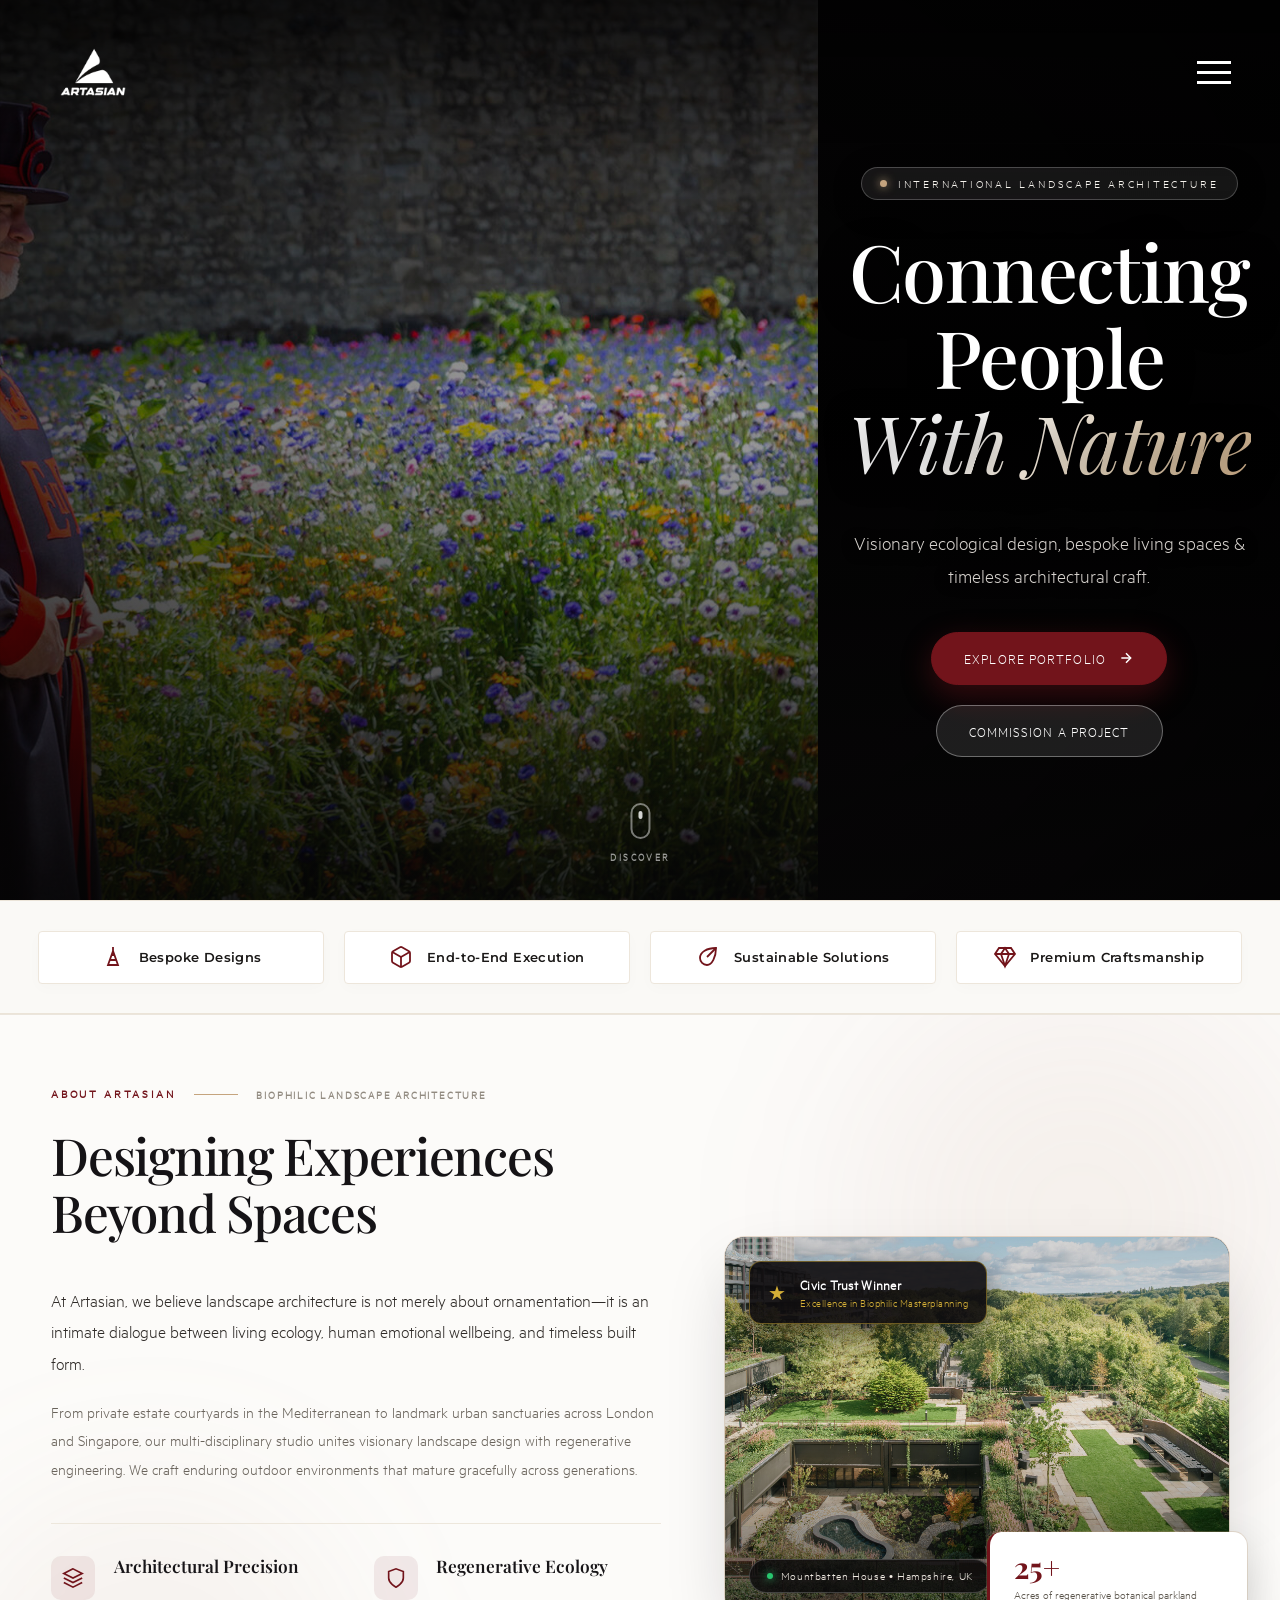
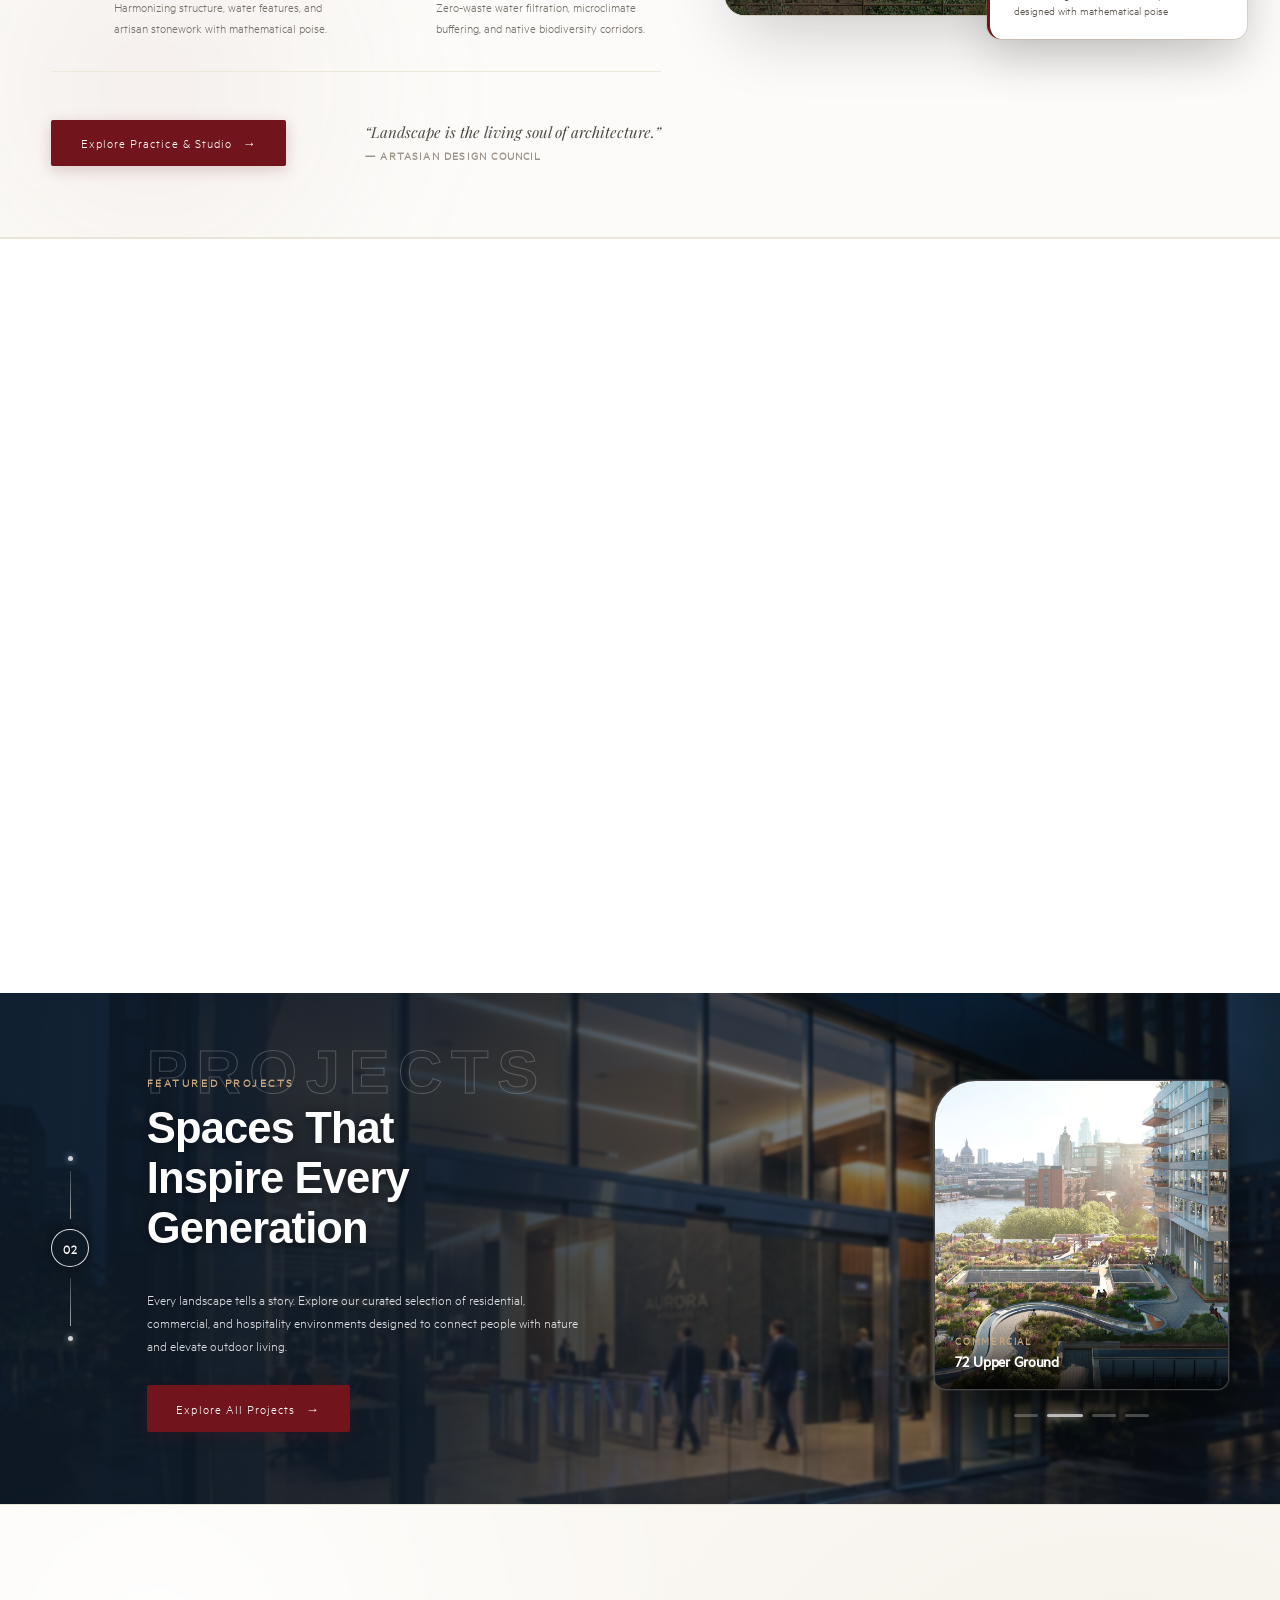
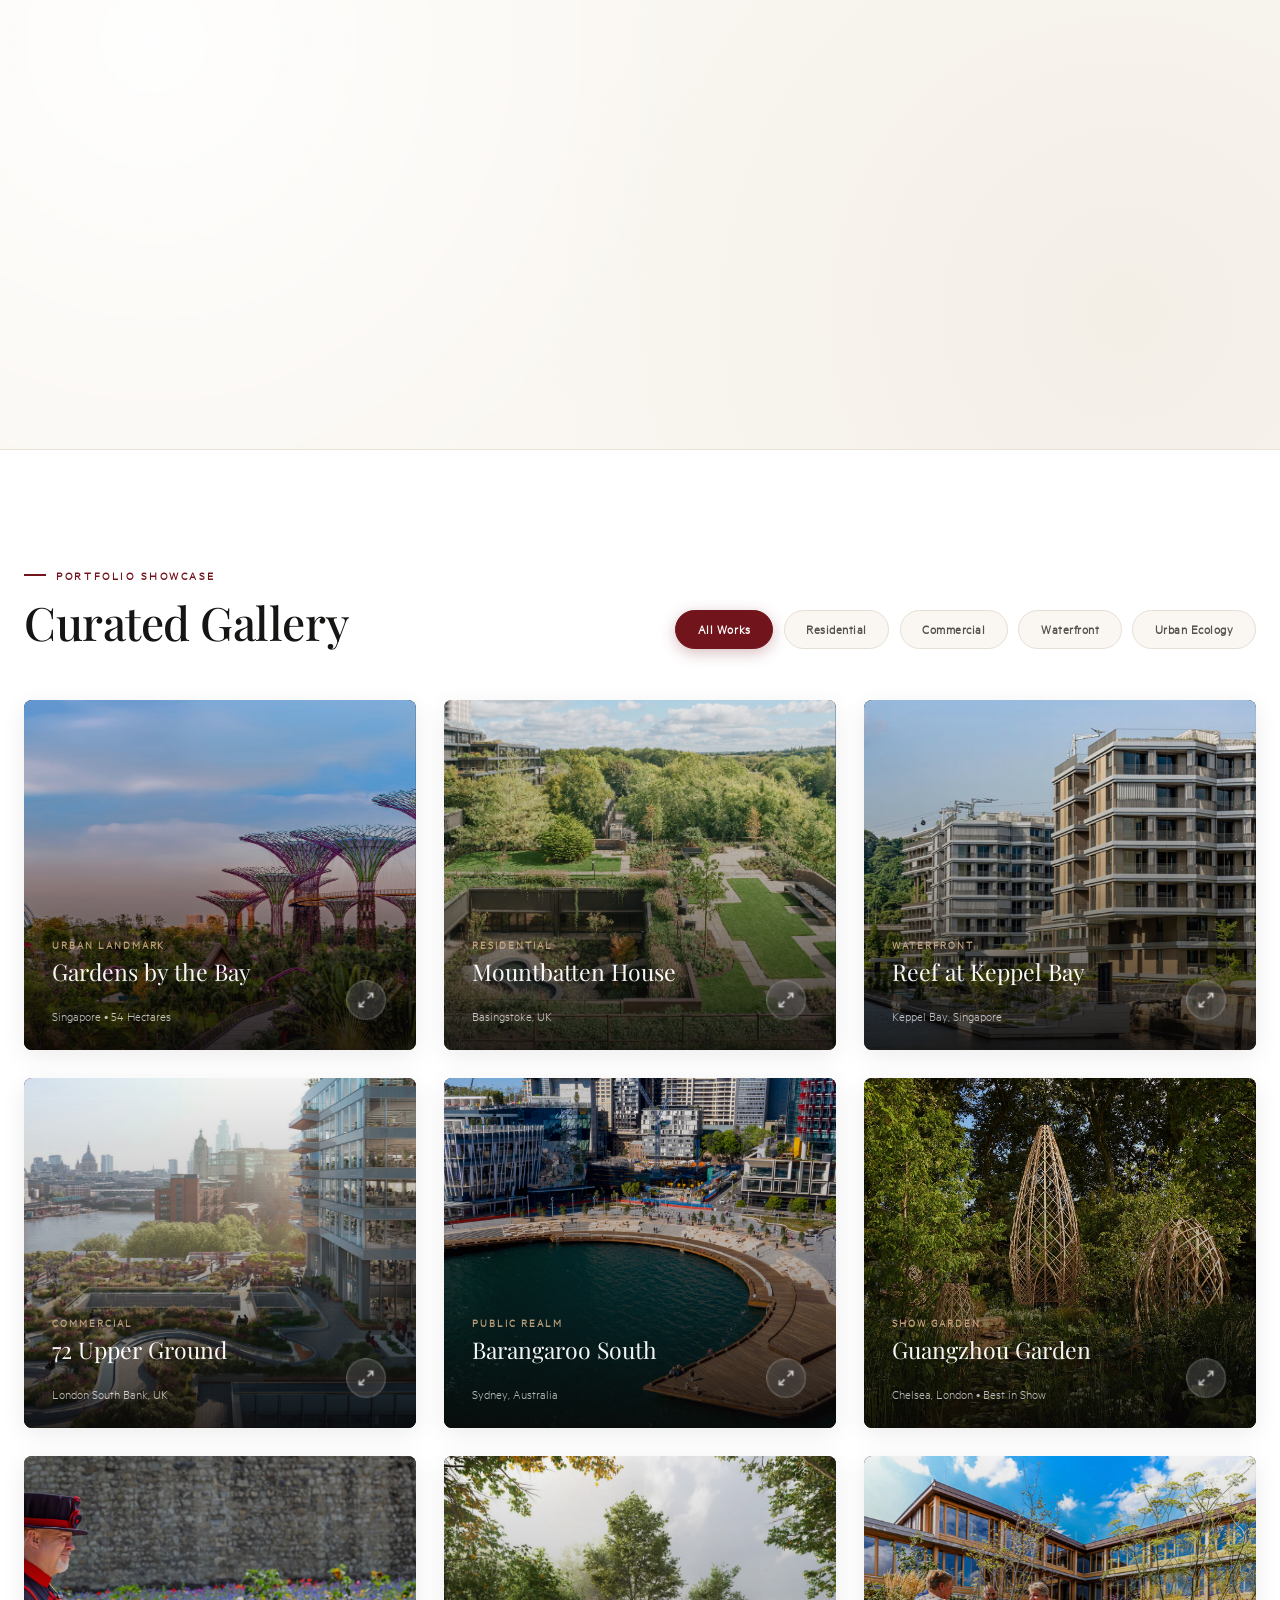
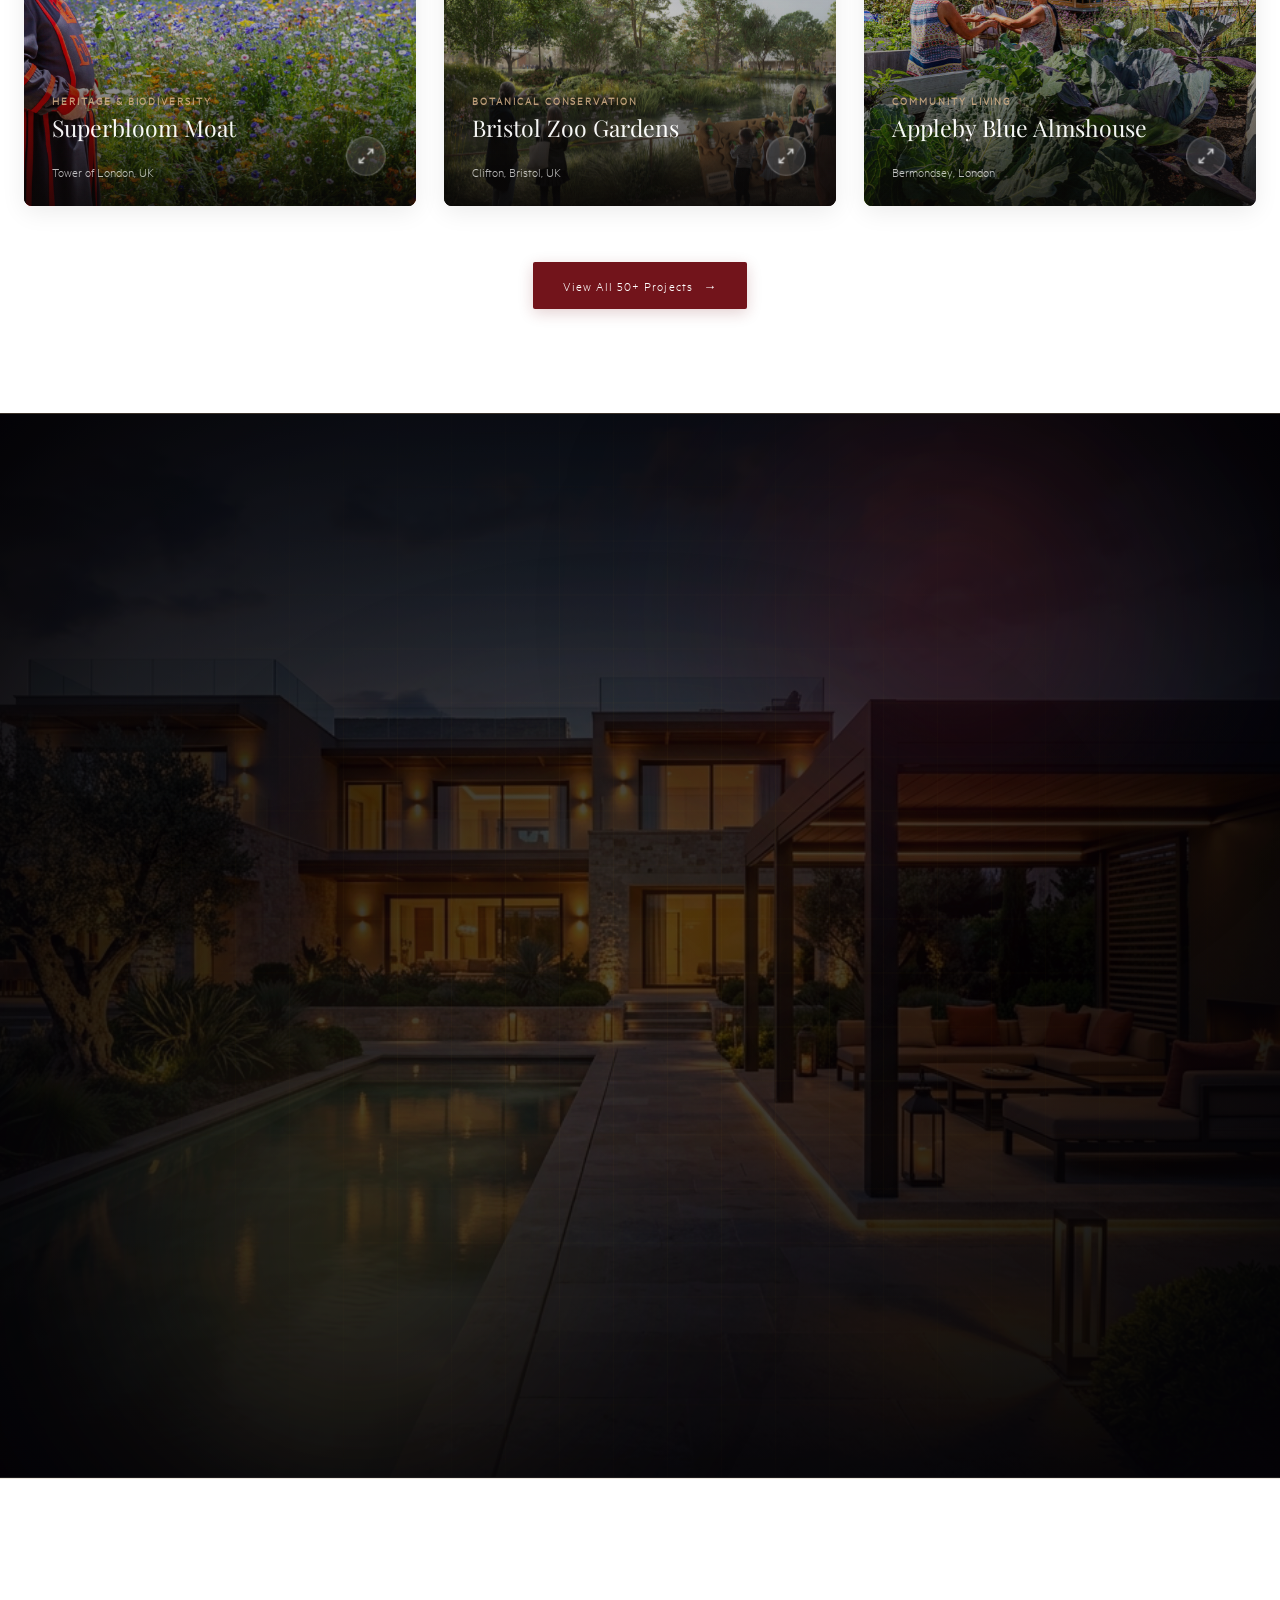
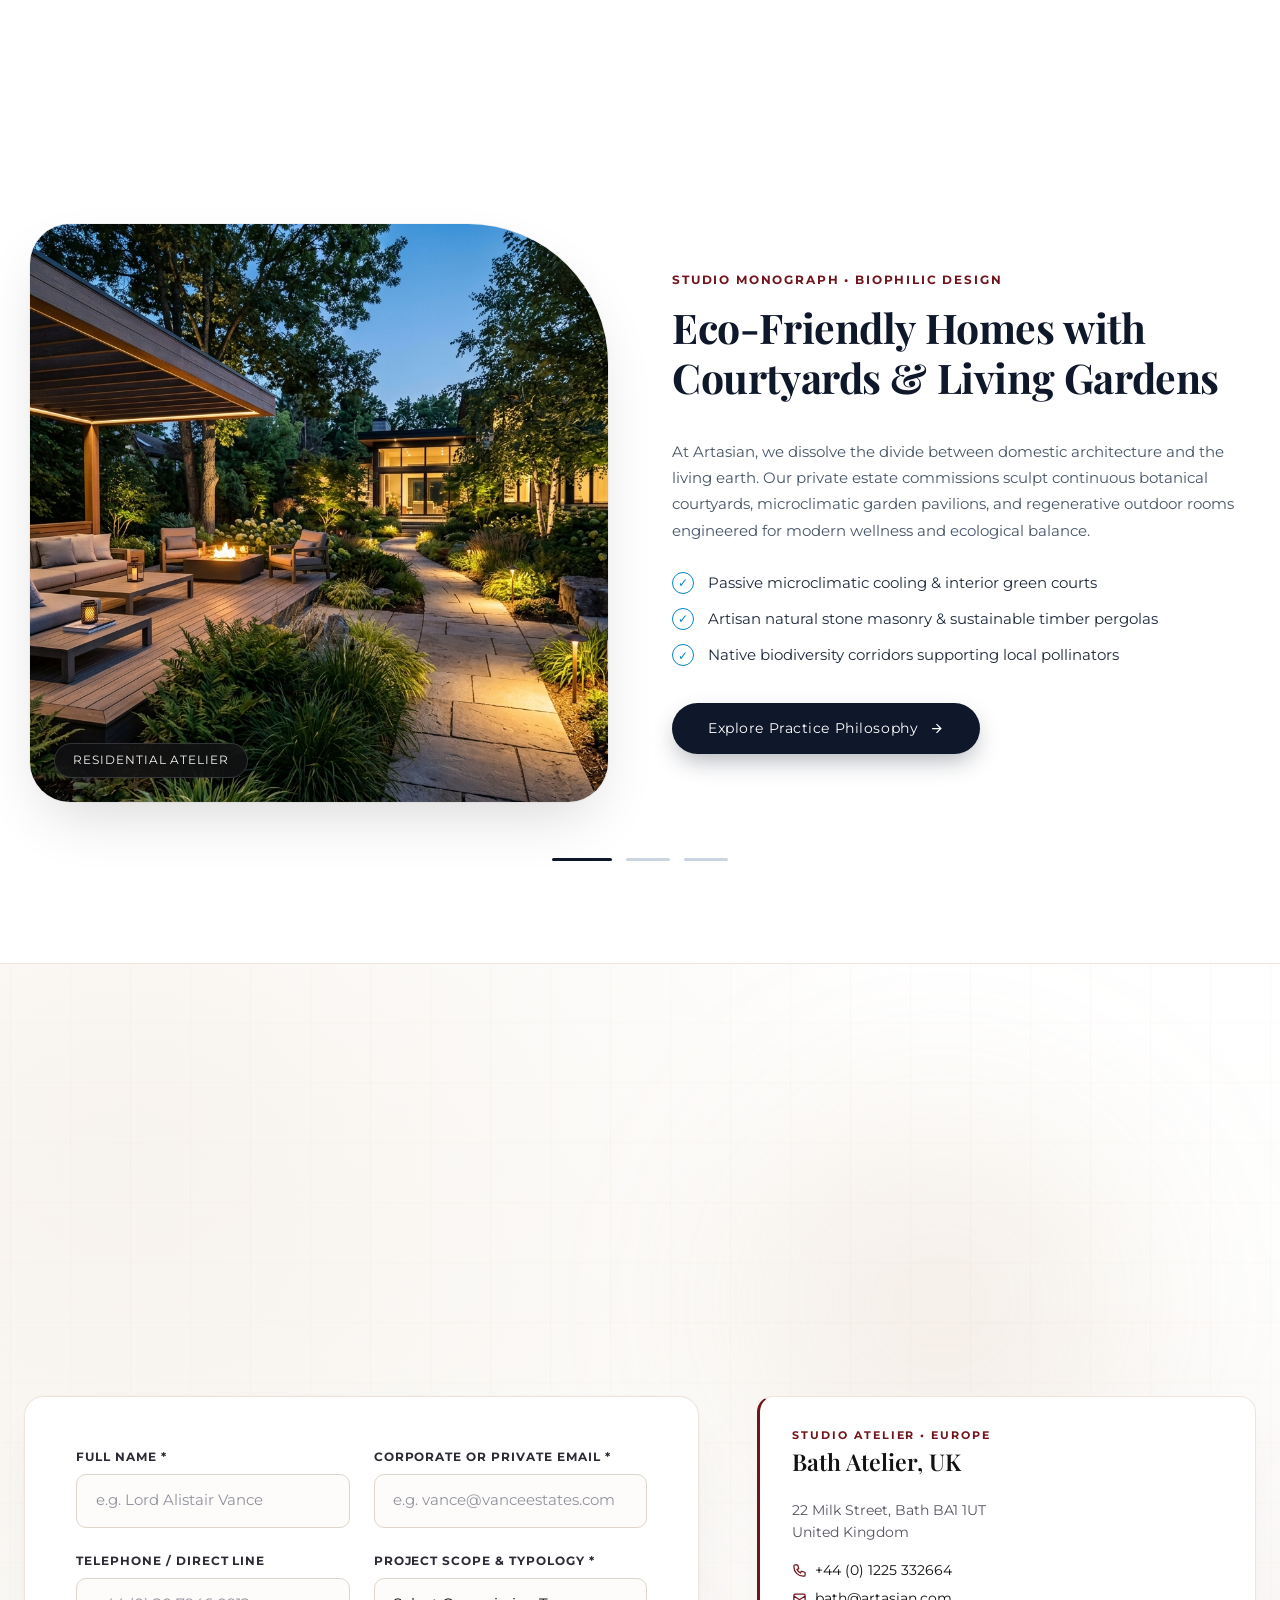
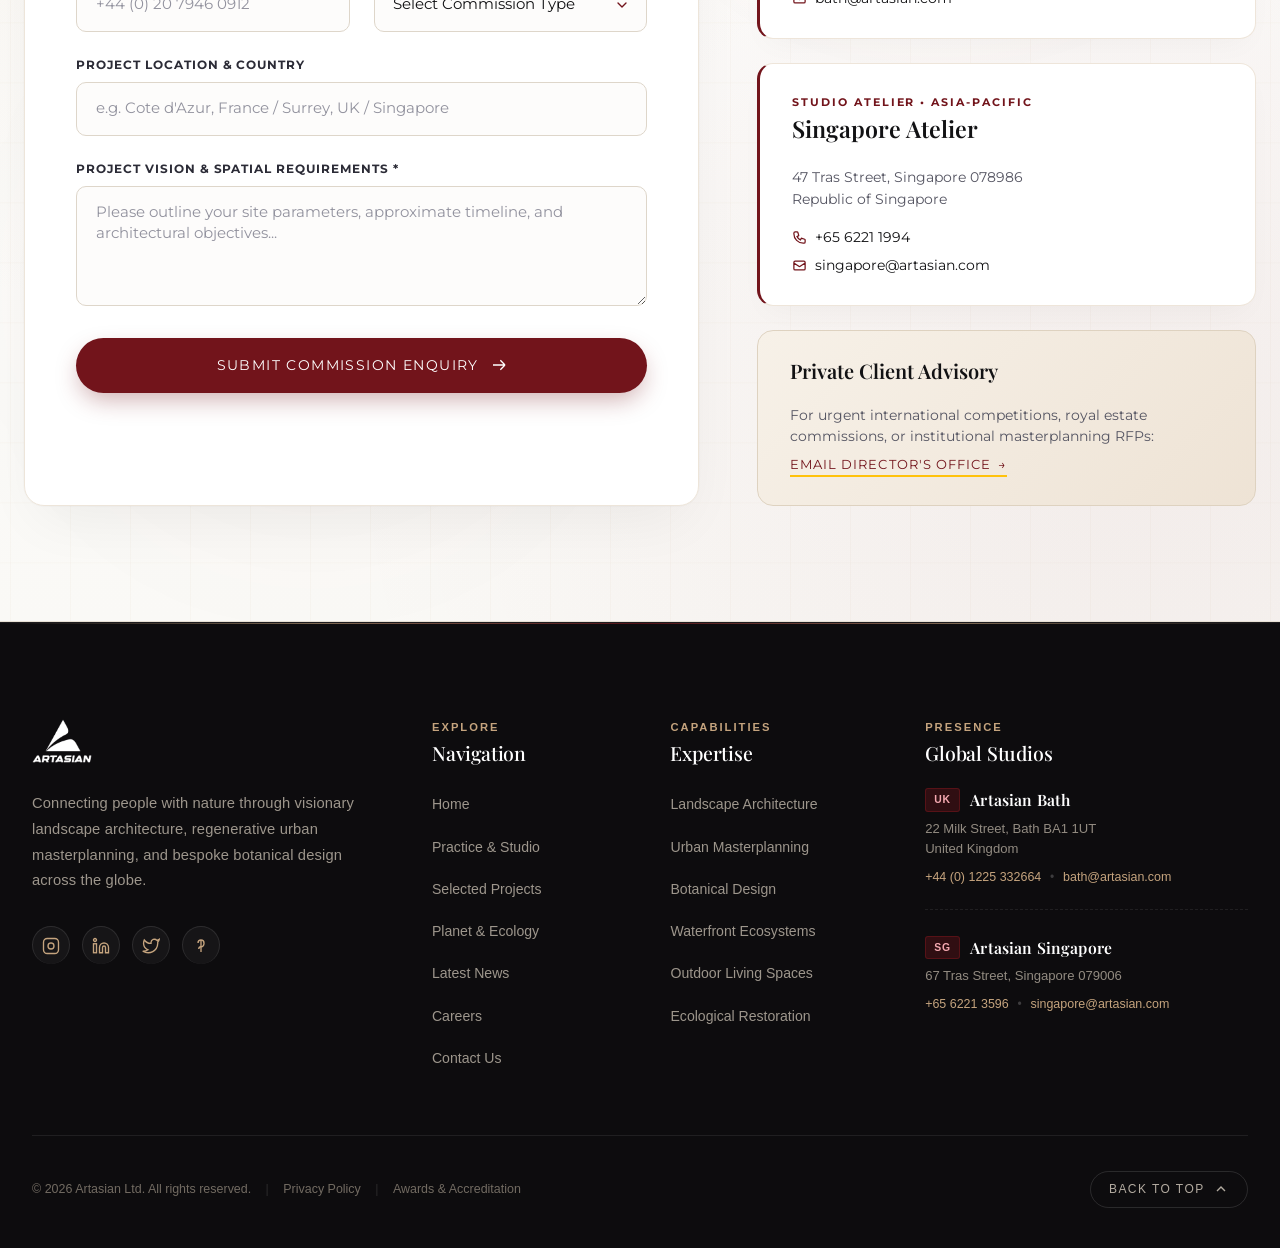
==== commit fa5e27e6: "Elevate homepage with luxury cinematic hero typography, smooth scroll cues, and fluid transitions" ====
--- a/index.html
+++ b/index.html
@@ -14,7 +14,7 @@
 
   <!-- Core Stylesheets -->
   <link rel="stylesheet" href="assets/css/style.css">
-  <link rel="stylesheet" href="assets/css/custom.css?v=18.0">
+  <link rel="stylesheet" href="assets/css/custom.css?v=19.0">
 </head>
 <body class="bg-white">
 
@@ -148,6 +148,37 @@
           </video>
         </div>
         <div class="c-hero__overlay"></div>
+
+        <!-- Luxury Hero Content Overlay -->
+        <div class="art-hero__content">
+          <div class="art-hero__tag" data-aos="fade-down" data-aos-duration="1200">
+            <span class="art-hero__tag-dot"></span>
+            <span>INTERNATIONAL LANDSCAPE ARCHITECTURE</span>
+          </div>
+          <h1 class="art-hero__headline art-serif" data-aos="fade-up" data-aos-duration="1400" data-aos-delay="200">
+            Connecting People<br><span class="art-hero__headline-italic">With Nature</span>
+          </h1>
+          <p class="art-hero__sub" data-aos="fade-up" data-aos-duration="1400" data-aos-delay="400">
+            Visionary ecological design, bespoke living spaces & timeless architectural craft.
+          </p>
+          <div class="art-hero__actions" data-aos="fade-up" data-aos-duration="1400" data-aos-delay="600">
+            <a href="projects.html" class="art-hero__btn art-hero__btn--primary">
+              <span>Explore Portfolio</span>
+              <svg viewBox="0 0 24 24" width="16" height="16" fill="none" stroke="currentColor" stroke-width="2.2"><line x1="5" y1="12" x2="19" y2="12"></line><polyline points="12 5 19 12 12 19"></polyline></svg>
+            </a>
+            <a href="contact.html" class="art-hero__btn art-hero__btn--glass">
+              <span>Commission A Project</span>
+            </a>
+          </div>
+        </div>
+
+        <!-- Elegant Scroll Down Indicator -->
+        <a href="#about-artasian" class="art-hero__scroll" aria-label="Scroll to discover Artasian">
+          <span class="art-hero__scroll-track">
+            <span class="art-hero__scroll-thumb"></span>
+          </span>
+          <span class="art-hero__scroll-label">DISCOVER</span>
+        </a>
       </section>
 
       <!-- 1. FEATURE PILLARS BAR -->
@@ -202,7 +233,7 @@
       </section>
 
       <!-- 2. ABOUT ARTASIAN ("Designing Experiences Beyond Spaces") -->
-      <section class="art-about" data-aos="fade-up">
+      <section class="art-about" id="about-artasian" data-aos="fade-up">
         <div class="art-about__ambient-shape"></div>
         <div class="art-about__ambient-shape-alt"></div>
         
@@ -1436,6 +1467,6 @@
     </svg>
   </div>
 
-  <script src="assets/js/main.js?v=18.0"></script>
+  <script src="assets/js/main.js?v=19.0"></script>
 </body>
 </html>
--- a/assets/css/custom.css
+++ b/assets/css/custom.css
@@ -563,22 +563,213 @@
 .c-hero__overlay {
   position: absolute;
   inset: 0;
-  background: linear-gradient(180deg, rgba(0,0,0,0.3) 0%, rgba(0,0,0,0) 40%, rgba(0,0,0,0.4) 100%);
+  background: radial-gradient(circle at center, rgba(0,0,0,0.2) 0%, rgba(0,0,0,0.65) 100%),
+              linear-gradient(180deg, rgba(14,12,14,0.55) 0%, rgba(14,12,14,0.15) 45%, rgba(14,12,14,0.78) 100%);
   z-index: 2;
   pointer-events: none;
 }
 
-.c-hero__caption {
+/* Luxury Hero Center Stage Content */
+.art-hero__content {
+  position: relative;
+  z-index: 4;
+  text-align: center;
+  max-width: 960px;
+  padding: 0 1.5rem;
+  margin-top: 1.5rem;
+  display: flex;
+  flex-direction: column;
+  align-items: center;
+}
+
+.art-hero__tag {
+  display: inline-flex;
+  align-items: center;
+  gap: 0.65rem;
+  background: rgba(255, 255, 255, 0.08);
+  backdrop-filter: blur(12px);
+  -webkit-backdrop-filter: blur(12px);
+  border: 1px solid rgba(255, 255, 255, 0.22);
+  color: #f7f4ee;
+  padding: 0.45rem 1.15rem;
+  border-radius: 999px;
+  font-size: 0.72rem;
+  font-weight: 600;
+  letter-spacing: 0.24em;
+  text-transform: uppercase;
+  margin-bottom: 1.75rem;
+  box-shadow: 0 8px 30px rgba(0, 0, 0, 0.3);
+}
+
+.art-hero__tag-dot {
+  width: 7px;
+  height: 7px;
+  border-radius: 50%;
+  background-color: #c5a47e;
+  box-shadow: 0 0 10px #c5a47e;
+  animation: luxPulseDot 2s ease-in-out infinite;
+}
+
+@keyframes luxPulseDot {
+  0%, 100% {
+    transform: scale(1);
+    opacity: 0.9;
+  }
+  50% {
+    transform: scale(1.4);
+    opacity: 1;
+    box-shadow: 0 0 14px #e2cfb4;
+  }
+}
+
+.art-hero__headline {
+  font-size: clamp(2.75rem, 6.2vw, 5.25rem);
+  color: #ffffff;
+  line-height: 1.08;
+  letter-spacing: -0.02em;
+  font-weight: 500;
+  margin: 0 0 1.5rem 0;
+  text-shadow: 0 4px 30px rgba(0, 0, 0, 0.5);
+}
+
+.art-hero__headline-italic {
+  font-style: italic;
+  font-weight: 400;
+  color: #f5eedf;
+  background: linear-gradient(135deg, #ffffff 30%, #e2cfb4 70%, #c5a47e 100%);
+  -webkit-background-clip: text;
+  -webkit-text-fill-color: transparent;
+}
+
+.art-hero__sub {
+  font-size: clamp(1rem, 1.6vw, 1.25rem);
+  color: rgba(245, 240, 235, 0.88);
+  max-width: 640px;
+  line-height: 1.65;
+  margin: 0 auto 2.5rem;
+  font-weight: 400;
+  text-shadow: 0 2px 14px rgba(0, 0, 0, 0.6);
+}
+
+.art-hero__actions {
+  display: flex;
+  align-items: center;
+  justify-content: center;
+  gap: 1.25rem;
+  flex-wrap: wrap;
+}
+
+.art-hero__btn {
+  display: inline-flex;
+  align-items: center;
+  justify-content: center;
+  gap: 0.75rem;
+  padding: 0.95rem 2rem;
+  border-radius: 999px;
+  font-size: 0.86rem;
+  font-weight: 600;
+  letter-spacing: 0.08em;
+  text-transform: uppercase;
+  text-decoration: none;
+  transition: all 0.35s cubic-bezier(0.16, 1, 0.3, 1);
+  position: relative;
+  overflow: hidden;
+}
+
+.art-hero__btn--primary {
+  background: #72141b;
+  color: #ffffff;
+  border: 1px solid #72141b;
+  box-shadow: 0 10px 30px rgba(114, 20, 27, 0.45);
+}
+
+.art-hero__btn--primary:hover {
+  background: #560f15;
+  border-color: #560f15;
+  transform: translateY(-3px);
+  box-shadow: 0 16px 40px rgba(114, 20, 27, 0.6);
+}
+
+.art-hero__btn--glass {
+  background: rgba(255, 255, 255, 0.1);
+  color: #ffffff;
+  border: 1px solid rgba(255, 255, 255, 0.35);
+  backdrop-filter: blur(10px);
+  -webkit-backdrop-filter: blur(10px);
+}
+
+.art-hero__btn--glass:hover {
+  background: rgba(255, 255, 255, 0.22);
+  border-color: #ffffff;
+  transform: translateY(-3px);
+  box-shadow: 0 12px 30px rgba(0, 0, 0, 0.3);
+}
+
+/* Scroll indicator */
+.art-hero__scroll {
   position: absolute;
-  bottom: 3rem;
-  left: 2rem;
-  right: 2rem;
-  z-index: 3;
-  color: #fff;
-  display: flex;
-  justify-content: space-between;
-  align-items: flex-end;
-  pointer-events: auto;
+  bottom: 2.25rem;
+  left: 50%;
+  transform: translateX(-50%);
+  display: flex;
+  flex-direction: column;
+  align-items: center;
+  gap: 0.65rem;
+  text-decoration: none;
+  z-index: 4;
+  opacity: 0.82;
+  transition: opacity 0.3s ease, transform 0.3s ease;
+}
+
+.art-hero__scroll:hover {
+  opacity: 1;
+  transform: translateX(-50%) translateY(3px);
+}
+
+.art-hero__scroll-track {
+  width: 20px;
+  height: 36px;
+  border: 2px solid rgba(255, 255, 255, 0.55);
+  border-radius: 999px;
+  position: relative;
+  display: flex;
+  justify-content: center;
+}
+
+.art-hero__scroll-thumb {
+  width: 4px;
+  height: 8px;
+  background-color: #ffffff;
+  border-radius: 999px;
+  position: absolute;
+  top: 6px;
+  animation: luxScrollThumb 2.2s cubic-bezier(0.65, 0, 0.35, 1) infinite;
+}
+
+@keyframes luxScrollThumb {
+  0% {
+    opacity: 0;
+    transform: translateY(0);
+  }
+  30% {
+    opacity: 1;
+  }
+  80% {
+    opacity: 0;
+    transform: translateY(14px);
+  }
+  100% {
+    opacity: 0;
+    transform: translateY(14px);
+  }
+}
+
+.art-hero__scroll-label {
+  font-size: 0.62rem;
+  font-weight: 700;
+  letter-spacing: 0.24em;
+  color: rgba(255, 255, 255, 0.7);
+  text-transform: uppercase;
 }
 
 /* Page Wrappers */
@@ -6225,6 +6416,39 @@
     height: 100%;
     object-fit: cover;
   }
+  .art-hero__content {
+    padding: 0 1.25rem !important;
+    margin-top: 0 !important;
+  }
+  .art-hero__tag {
+    font-size: 0.62rem !important;
+    padding: 0.35rem 0.85rem !important;
+    letter-spacing: 0.18em !important;
+    margin-bottom: 1.25rem !important;
+  }
+  .art-hero__headline {
+    font-size: clamp(2.15rem, 8.8vw, 3.2rem) !important;
+    line-height: 1.12 !important;
+    margin-bottom: 1rem !important;
+  }
+  .art-hero__sub {
+    font-size: 0.92rem !important;
+    line-height: 1.55 !important;
+    margin-bottom: 1.75rem !important;
+  }
+  .art-hero__actions {
+    gap: 0.75rem !important;
+    width: 100% !important;
+  }
+  .art-hero__btn {
+    padding: 0.8rem 1.4rem !important;
+    font-size: 0.78rem !important;
+    width: 100% !important;
+    max-width: 280px !important;
+  }
+  .art-hero__scroll {
+    bottom: 1.25rem !important;
+  }
 
   /* Feature Pillars: Clean 2 in a row luxury items positioned after full screen video */
   .art-pillars {
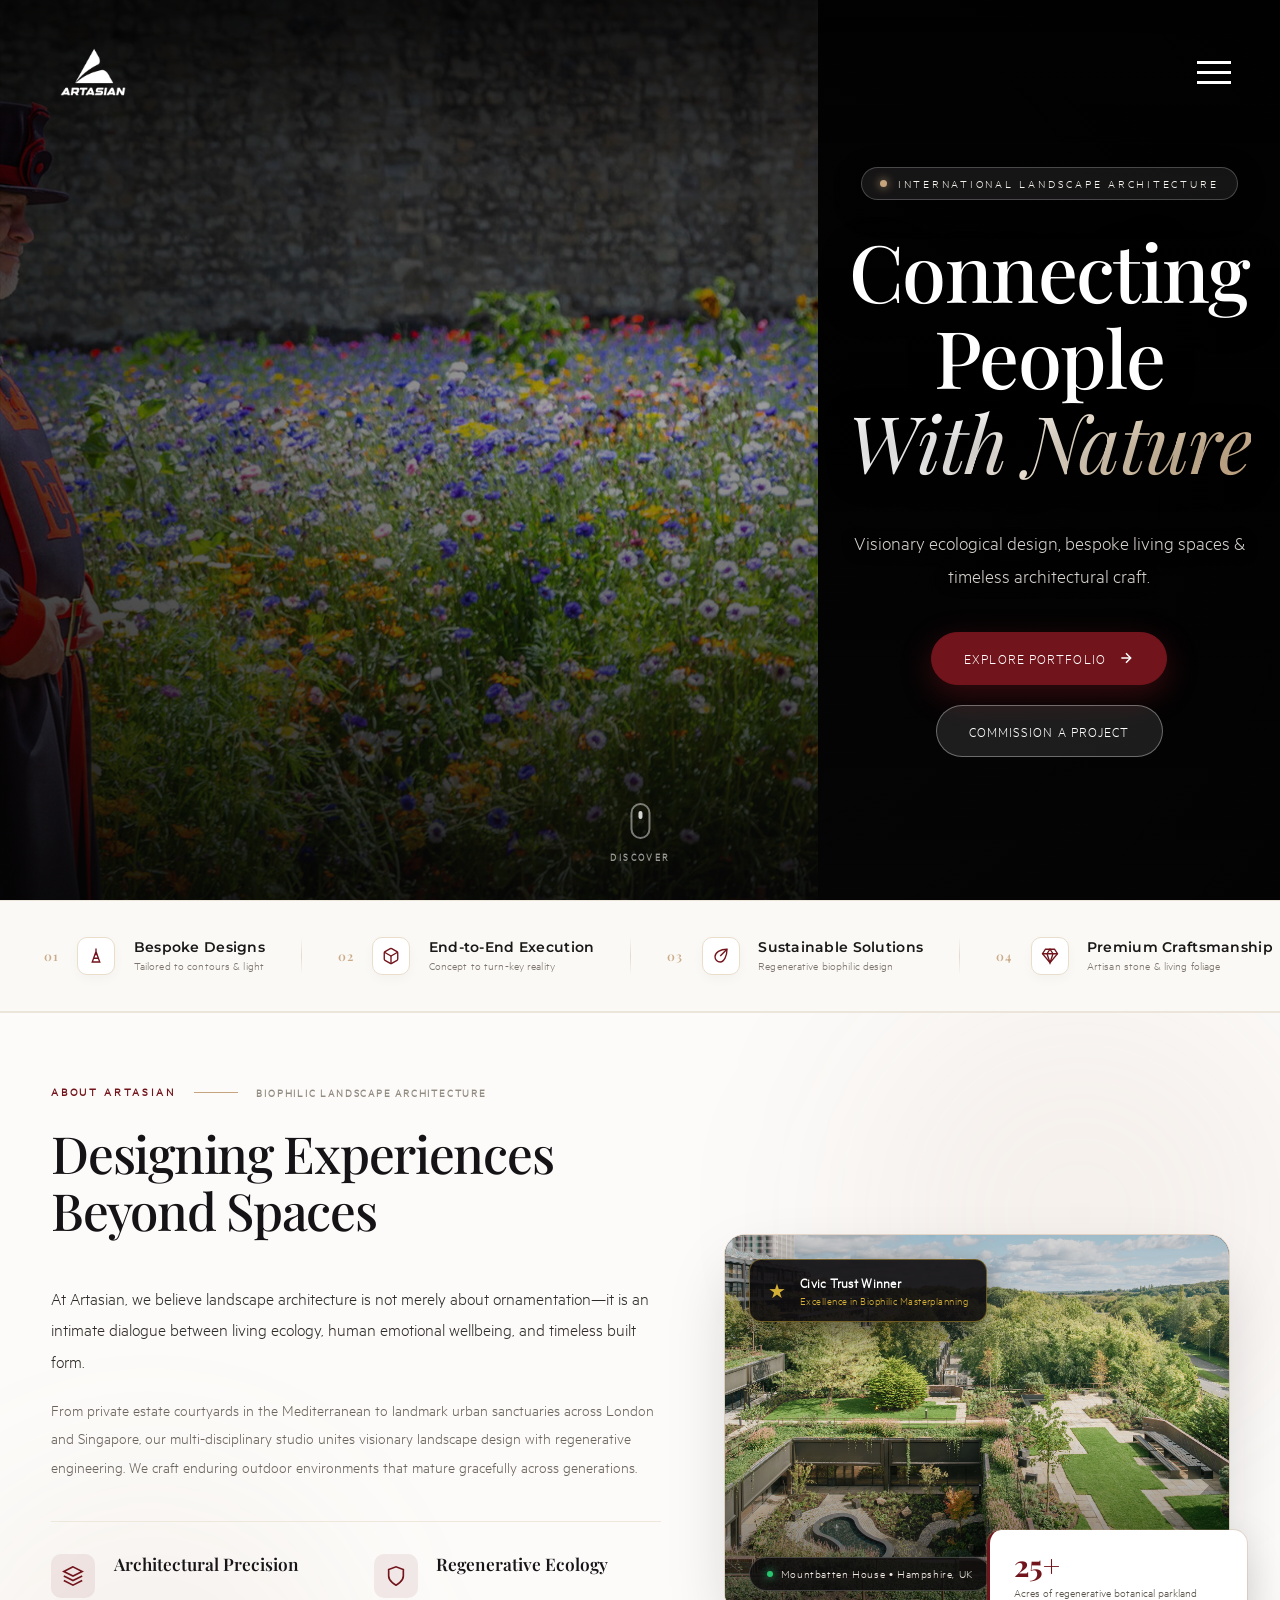
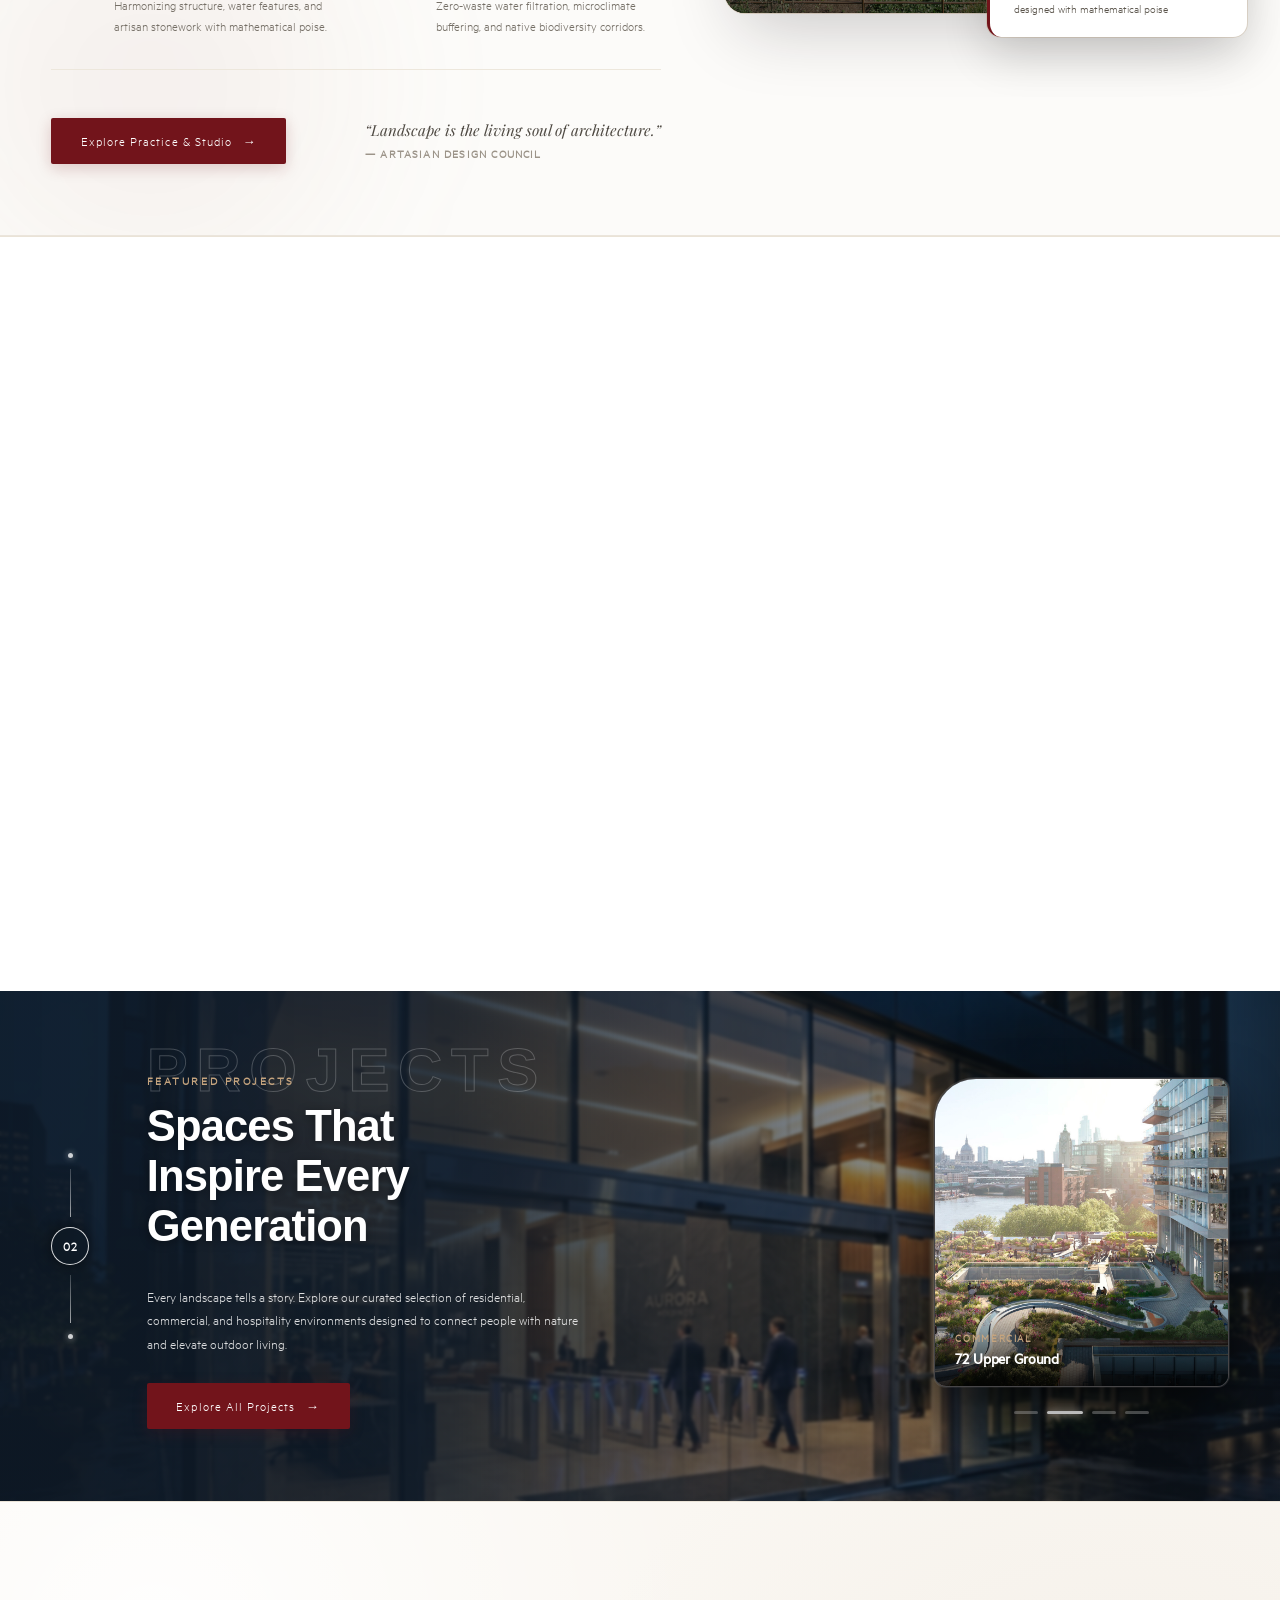
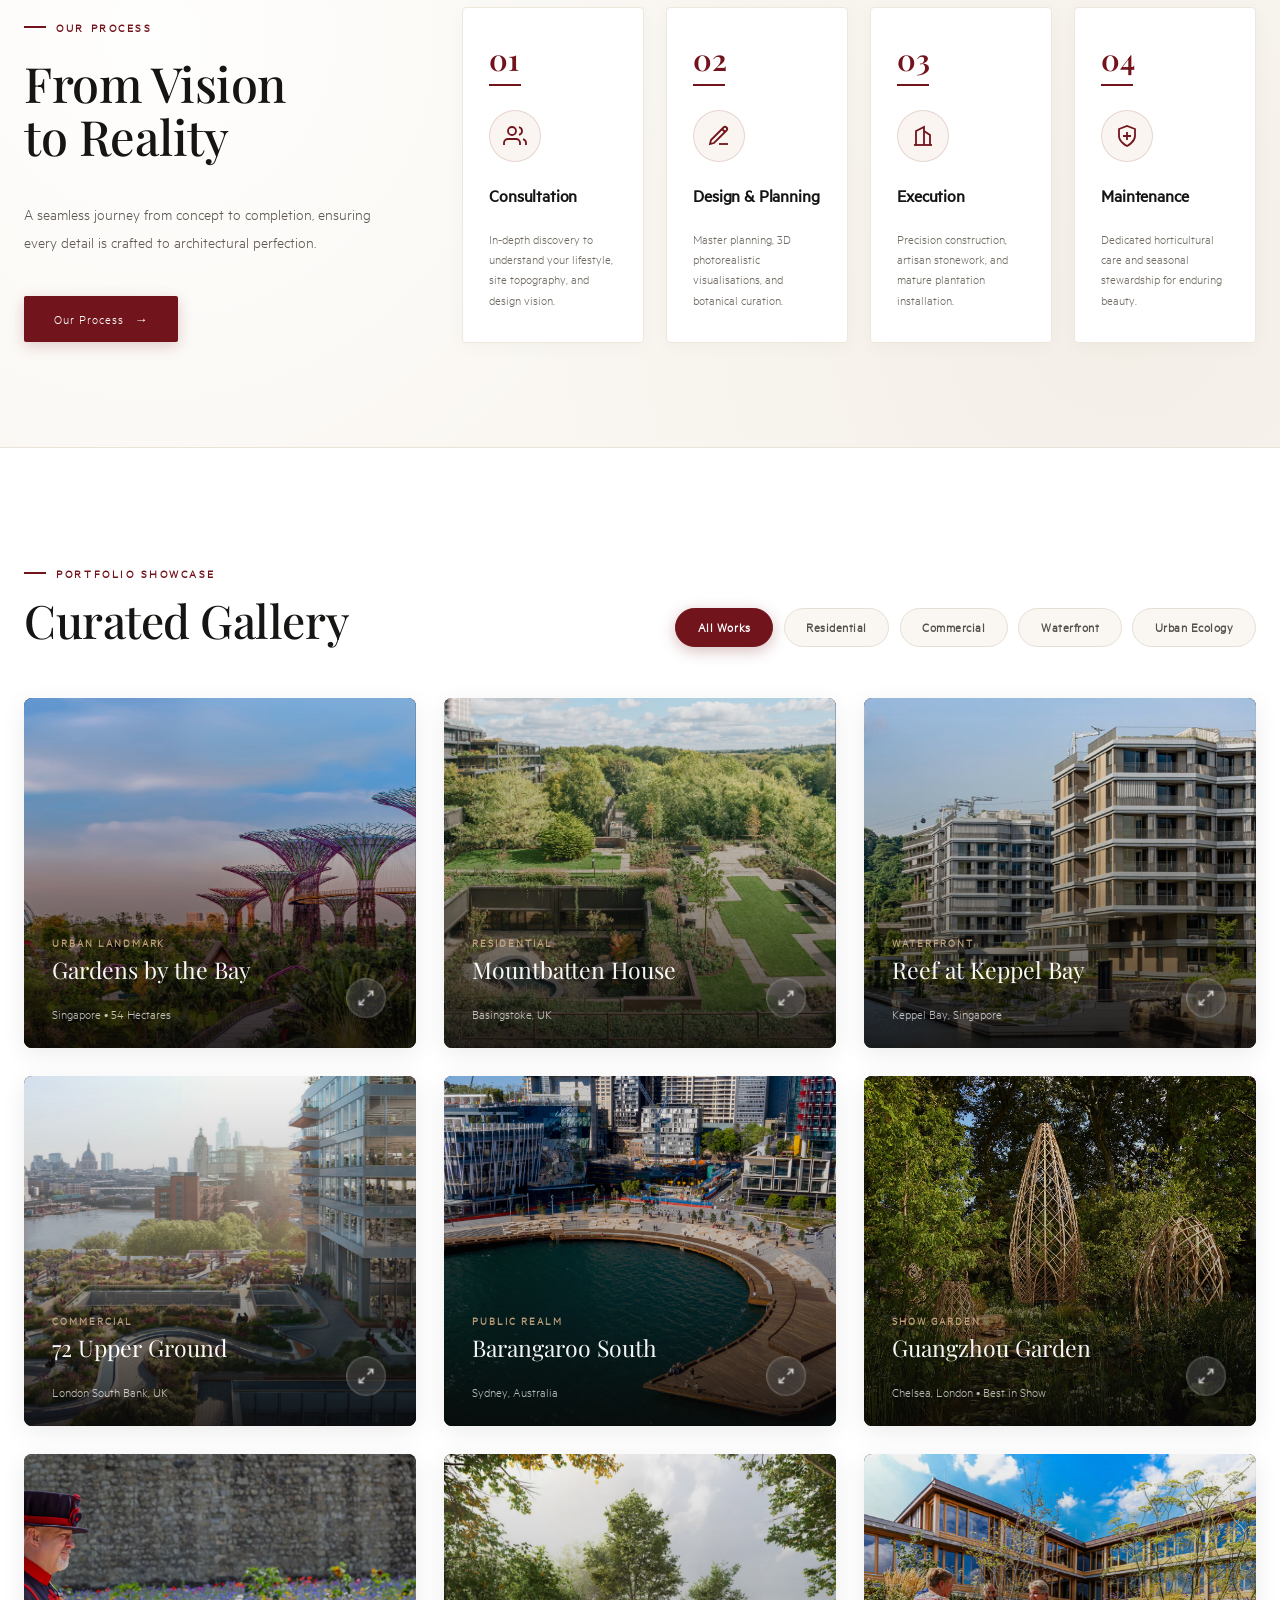
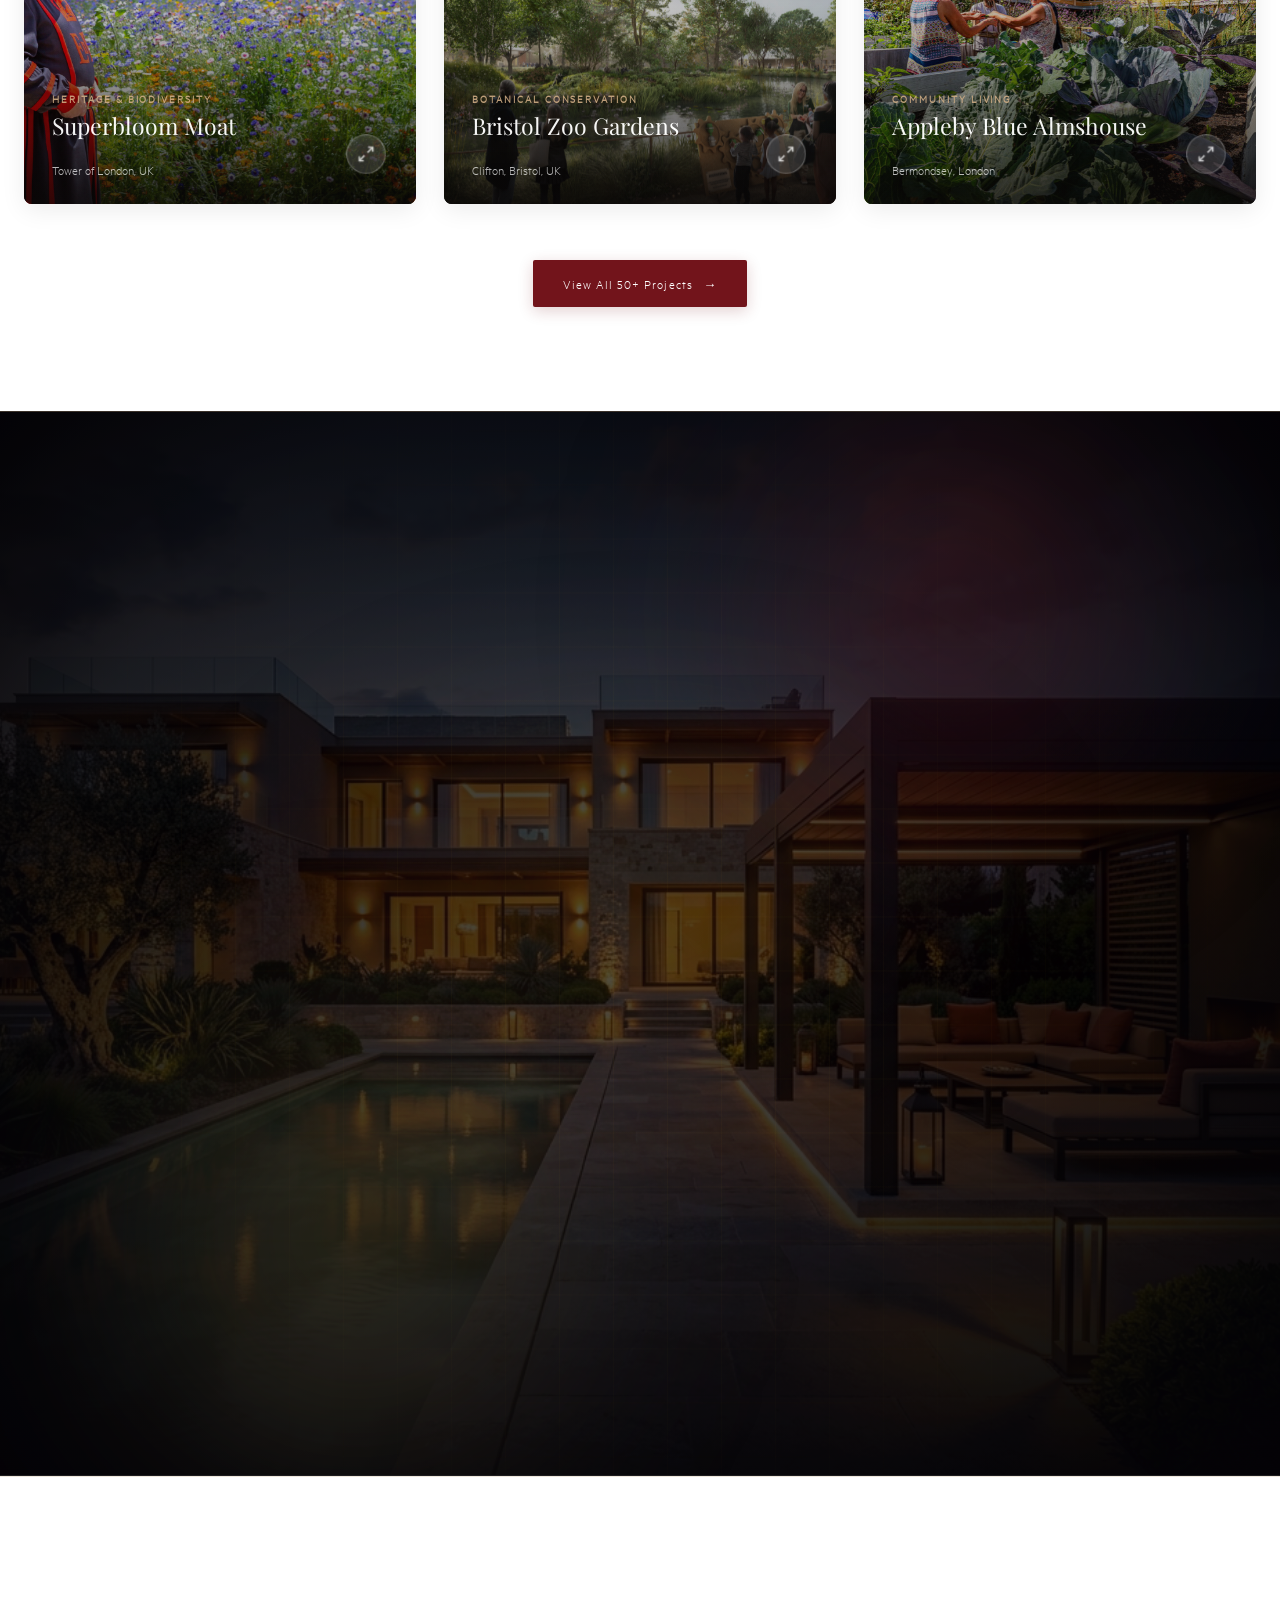
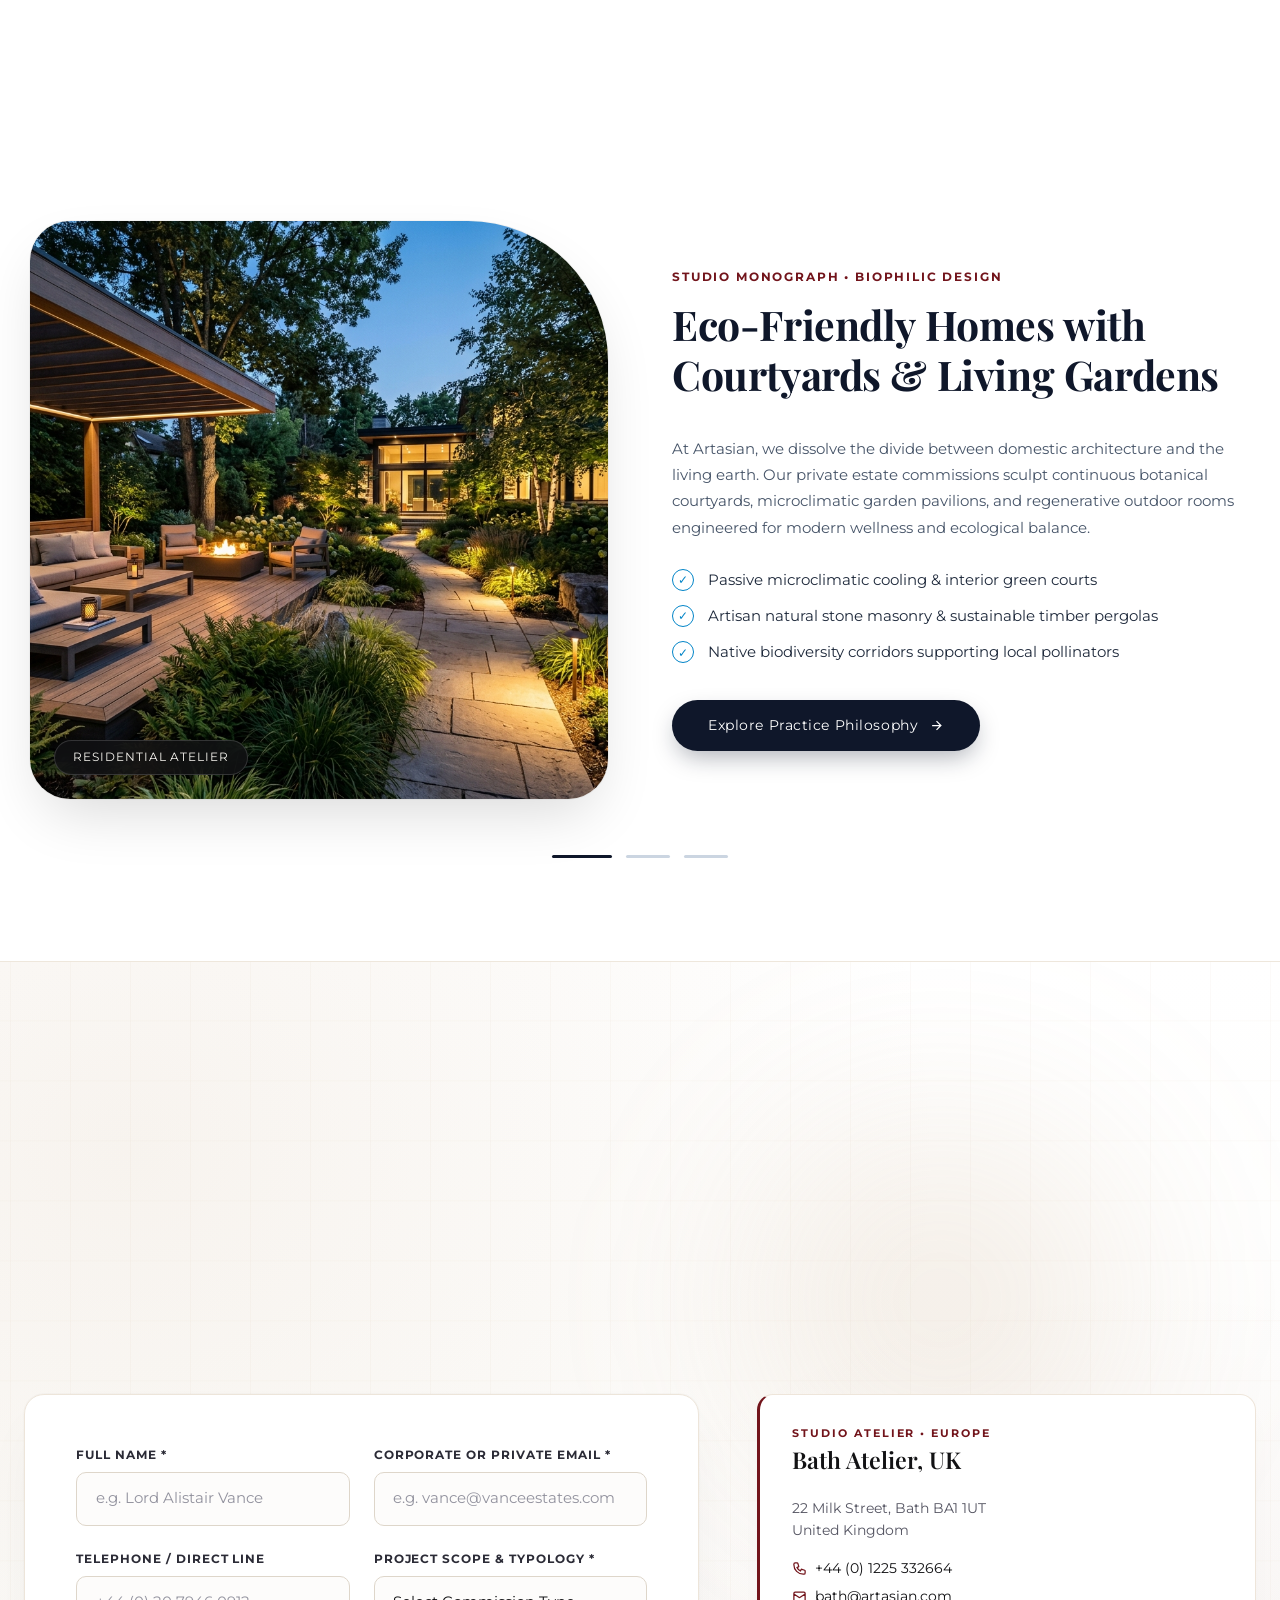
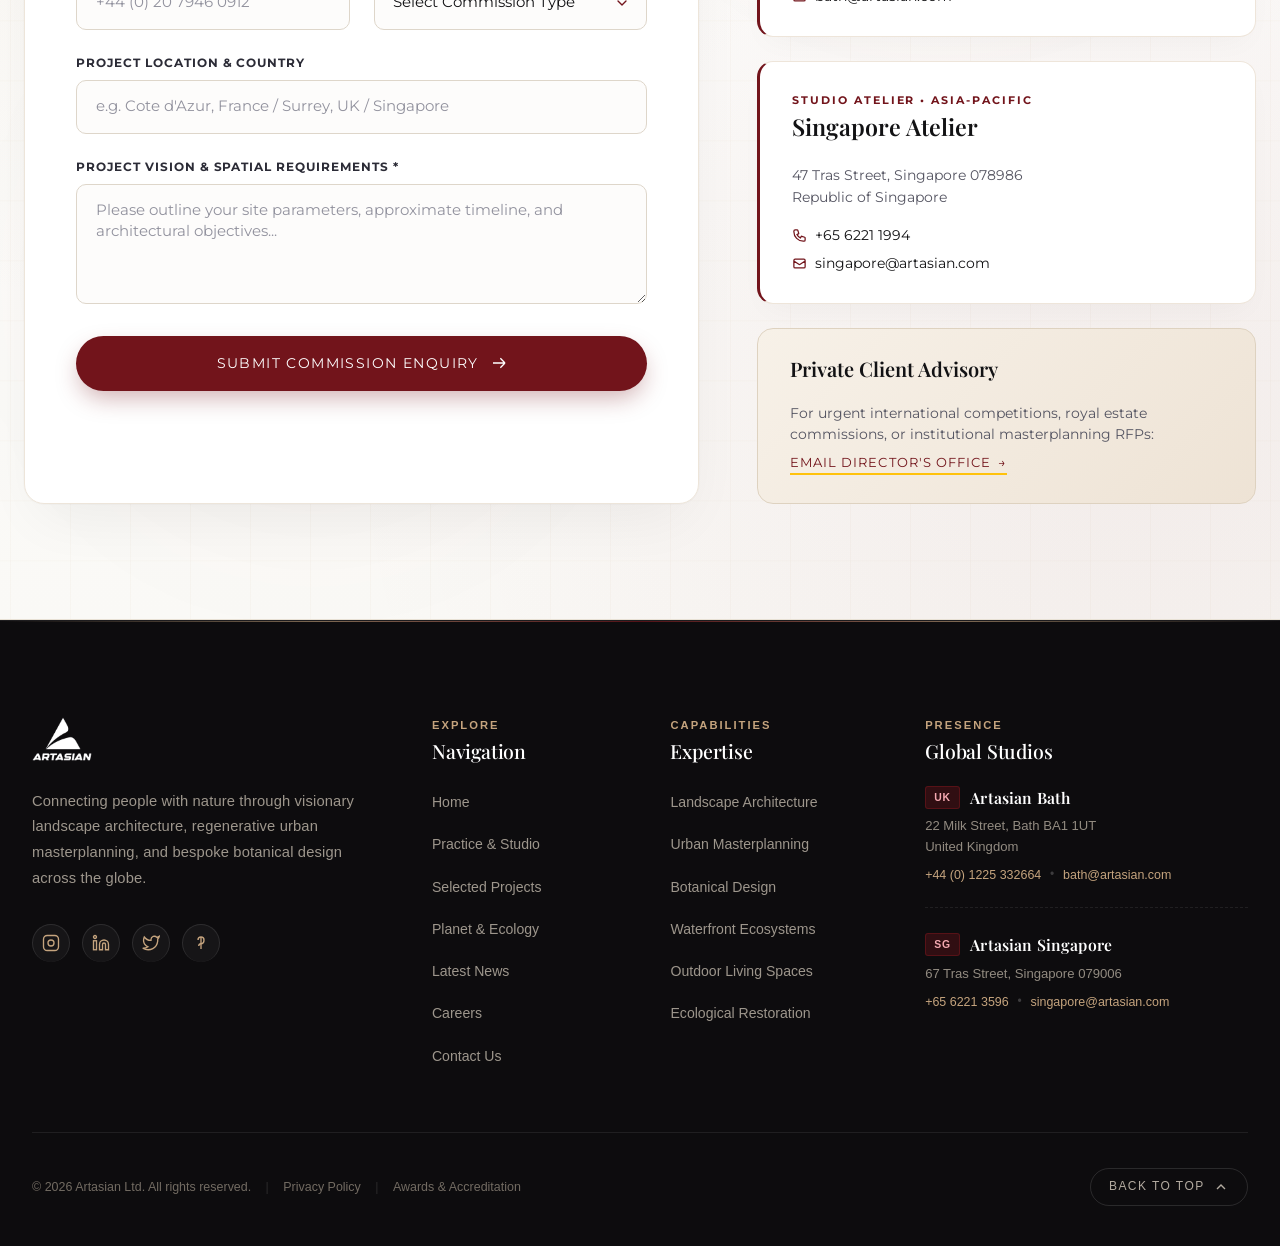
==== commit a45bbaac: "Redesign feature pillars bar into luxury architectural ribbon with gold accents and micro-descriptio" ====
--- a/index.html
+++ b/index.html
@@ -14,7 +14,7 @@
 
   <!-- Core Stylesheets -->
   <link rel="stylesheet" href="assets/css/style.css">
-  <link rel="stylesheet" href="assets/css/custom.css?v=19.0">
+  <link rel="stylesheet" href="assets/css/custom.css?v=20.0">
 </head>
 <body class="bg-white">
 
@@ -181,21 +181,28 @@
         </a>
       </section>
 
-      <!-- 1. FEATURE PILLARS BAR -->
+      <!-- 1. LUXURY ARCHITECTURAL PILLARS STRIP -->
       <section class="art-pillars" data-aos="fade-up">
-        <div class="art-pillars__grid">
+        <div class="art-pillars__container">
           
           <div class="art-pillar-item">
+            <span class="art-pillar-num">01</span>
             <div class="art-pillar-icon">
               <!-- Compass / Drafting Tool Icon -->
               <svg viewBox="0 0 24 24">
                 <path d="M12 2v4m0 0l-5 14h10l-5-14zM8.5 15h7M12 10a1 1 0 100-2 1 1 0 000 2z"/>
               </svg>
             </div>
-            <span class="art-pillar-title">Bespoke Designs</span>
-          </div>
+            <div class="art-pillar-content">
+              <span class="art-pillar-title">Bespoke Designs</span>
+              <span class="art-pillar-sub">Tailored to contours & light</span>
+            </div>
+          </div>
+
+          <div class="art-pillar-divider"></div>
 
           <div class="art-pillar-item">
+            <span class="art-pillar-num">02</span>
             <div class="art-pillar-icon">
               <!-- Isometric 3D Cube Icon -->
               <svg viewBox="0 0 24 24">
@@ -204,10 +211,16 @@
                 <line x1="12" y1="22.08" x2="12" y2="12"/>
               </svg>
             </div>
-            <span class="art-pillar-title">End-to-End Execution</span>
-          </div>
+            <div class="art-pillar-content">
+              <span class="art-pillar-title">End-to-End Execution</span>
+              <span class="art-pillar-sub">Concept to turn-key reality</span>
+            </div>
+          </div>
+
+          <div class="art-pillar-divider"></div>
 
           <div class="art-pillar-item">
+            <span class="art-pillar-num">03</span>
             <div class="art-pillar-icon">
               <!-- Sustainable Leaf Icon -->
               <svg viewBox="0 0 24 24">
@@ -215,10 +228,16 @@
                 <path d="M20 3L11 12"/>
               </svg>
             </div>
-            <span class="art-pillar-title">Sustainable Solutions</span>
-          </div>
+            <div class="art-pillar-content">
+              <span class="art-pillar-title">Sustainable Solutions</span>
+              <span class="art-pillar-sub">Regenerative biophilic design</span>
+            </div>
+          </div>
+
+          <div class="art-pillar-divider"></div>
 
           <div class="art-pillar-item">
+            <span class="art-pillar-num">04</span>
             <div class="art-pillar-icon">
               <!-- Premium Diamond Craftsmanship Icon -->
               <svg viewBox="0 0 24 24">
@@ -226,7 +245,10 @@
                 <path d="M2 9h20M12 21L8 9l4-6 4 6-4 12z"/>
               </svg>
             </div>
-            <span class="art-pillar-title">Premium Craftsmanship</span>
+            <div class="art-pillar-content">
+              <span class="art-pillar-title">Premium Craftsmanship</span>
+              <span class="art-pillar-sub">Artisan stone & living foliage</span>
+            </div>
           </div>
 
         </div>
@@ -1467,6 +1489,6 @@
     </svg>
   </div>
 
-  <script src="assets/js/main.js?v=19.0"></script>
+  <script src="assets/js/main.js?v=20.0"></script>
 </body>
 </html>
--- a/assets/css/custom.css
+++ b/assets/css/custom.css
@@ -1194,118 +1194,186 @@
   font-family: 'Playfair Display', Georgia, serif;
 }
 
-/* 1. Feature Pillars Bar */
+/* 1. Feature Pillars Bar - Luxury Architectural Ribbon */
 .art-pillars {
   background-color: #faf9f6;
   border-top: 1px solid #ebe4d8;
   border-bottom: 1px solid #ebe4d8;
-  padding: clamp(1.25rem, 2.5vw, 1.85rem) clamp(1rem, 3vw, 2.5rem);
+  padding: 1.75rem 2rem;
   width: 100%;
   position: relative;
   z-index: 10;
 }
 
-.art-pillars__grid {
-  display: grid;
-  grid-template-columns: repeat(4, 1fr);
-  gap: 1.25rem;
+.art-pillars__container {
+  display: flex;
+  align-items: center;
+  justify-content: space-between;
   width: 100%;
   max-width: 1440px;
   margin: 0 auto;
+  gap: 1.5rem;
 }
 
 .art-pillar-item {
   display: flex;
   align-items: center;
-  justify-content: center;
-  gap: 0.85rem;
-  padding: 0.85rem 1.25rem;
-  background: #ffffff;
-  border: 1px solid #ede6db;
-  border-radius: 999px;
-  box-shadow: 0 4px 15px rgba(0, 0, 0, 0.02);
-  transition: all 0.3s cubic-bezier(0.16, 1, 0.3, 1);
+  gap: 1.15rem;
+  padding: 0.5rem 0.75rem;
+  flex: 1;
+  text-decoration: none;
+  transition: transform 0.35s cubic-bezier(0.16, 1, 0.3, 1);
+  position: relative;
 }
 
 .art-pillar-item:hover {
   transform: translateY(-2px);
-  border-color: #c5a47e;
-  box-shadow: 0 8px 24px rgba(114, 20, 27, 0.08);
+}
+
+.art-pillar-num {
+  font-family: 'Playfair Display', Georgia, serif;
+  font-size: 0.78rem;
+  font-weight: 600;
+  color: #c5a47e;
+  letter-spacing: 0.08em;
+  opacity: 0.9;
+  line-height: 1;
 }
 
 .art-pillar-icon {
-  width: 24px;
-  height: 24px;
+  width: 38px;
+  height: 38px;
+  border-radius: 10px;
+  background: #ffffff;
+  border: 1px solid #eadecb;
   flex-shrink: 0;
   color: #72141b;
   display: flex;
   align-items: center;
   justify-content: center;
+  box-shadow: 0 4px 12px rgba(0, 0, 0, 0.03);
+  transition: all 0.35s ease;
 }
 
 .art-pillar-icon svg {
-  width: 100%;
-  height: 100%;
+  width: 18px;
+  height: 18px;
   stroke: currentColor;
   fill: none;
   stroke-width: 1.8;
+  transition: transform 0.3s ease;
+}
+
+.art-pillar-item:hover .art-pillar-icon {
+  background-color: #72141b;
+  border-color: #72141b;
+  color: #ffffff;
+  box-shadow: 0 6px 18px rgba(114, 20, 27, 0.25);
+}
+
+.art-pillar-item:hover .art-pillar-icon svg {
+  transform: scale(1.12);
+}
+
+.art-pillar-content {
+  display: flex;
+  flex-direction: column;
+  gap: 0.2rem;
+  min-width: 0;
 }
 
 .art-pillar-title {
   font-family: 'Montserrat', sans-serif;
-  font-size: 0.82rem;
+  font-size: 0.88rem;
   font-weight: 600;
-  letter-spacing: 0.03em;
+  letter-spacing: 0.02em;
   color: #1a1817;
   white-space: nowrap;
-  line-height: 1;
+  line-height: 1.2;
+}
+
+.art-pillar-sub {
+  font-size: 0.72rem;
+  color: #7d756d;
+  white-space: nowrap;
+  letter-spacing: 0.01em;
+  line-height: 1.2;
+}
+
+.art-pillar-divider {
+  width: 1px;
+  height: 38px;
+  background: linear-gradient(180deg, transparent, #e3dacd, transparent);
+  flex-shrink: 0;
 }
 
 @media (max-width: 1024px) {
-  .art-pillars__grid {
+  .art-pillars {
+    padding: 1.5rem 1.25rem;
+  }
+  .art-pillars__container {
+    display: grid;
+    grid-template-columns: repeat(2, 1fr);
+    gap: 1.25rem 1.5rem;
+  }
+  .art-pillar-divider {
+    display: none;
+  }
+  .art-pillar-item {
+    padding: 0.5rem 0;
+  }
+}
+
+@media (max-width: 768px) {
+  .art-pillars {
+    padding: 1.5rem 1rem !important;
+  }
+  .art-pillars__container {
+    display: grid !important;
     grid-template-columns: repeat(2, 1fr) !important;
     gap: 0.85rem !important;
   }
-}
-
-@media (max-width: 768px) {
-  .art-pillars {
-    padding: 1.25rem 0.85rem !important;
-  }
-  .art-pillars__grid {
-    grid-template-columns: repeat(2, 1fr) !important;
+  .art-pillar-divider {
+    display: none !important;
+  }
+  .art-pillar-item {
+    background: #ffffff !important;
+    border: 1px solid #ede6db !important;
+    border-radius: 12px !important;
+    padding: 0.85rem 0.75rem !important;
     gap: 0.65rem !important;
+    box-shadow: 0 4px 14px rgba(0,0,0,0.02) !important;
+  }
+  .art-pillar-num {
+    display: none !important;
+  }
+  .art-pillar-icon {
+    width: 32px !important;
+    height: 32px !important;
+    border-radius: 8px !important;
+  }
+  .art-pillar-icon svg {
+    width: 16px !important;
+    height: 16px !important;
+  }
+  .art-pillar-title {
+    font-size: 0.76rem !important;
+    white-space: normal !important;
+  }
+  .art-pillar-sub {
+    display: none !important;
+  }
+}
+
+@media (max-width: 420px) {
+  .art-pillars__container {
+    gap: 0.65rem !important;
   }
   .art-pillar-item {
-    padding: 0.75rem 0.85rem !important;
-    gap: 0.6rem !important;
-    border-radius: 999px !important;
-  }
-  .art-pillar-icon {
-    width: 20px !important;
-    height: 20px !important;
+    padding: 0.75rem 0.6rem !important;
   }
   .art-pillar-title {
     font-size: 0.72rem !important;
-    letter-spacing: 0.01em !important;
-  }
-}
-
-@media (max-width: 420px) {
-  .art-pillars__grid {
-    grid-template-columns: repeat(2, 1fr) !important;
-    gap: 0.5rem !important;
-  }
-  .art-pillar-item {
-    padding: 0.65rem 0.5rem !important;
-    gap: 0.45rem !important;
-  }
-  .art-pillar-icon {
-    width: 18px !important;
-    height: 18px !important;
-  }
-  .art-pillar-title {
-    font-size: 0.66rem !important;
   }
 }
 
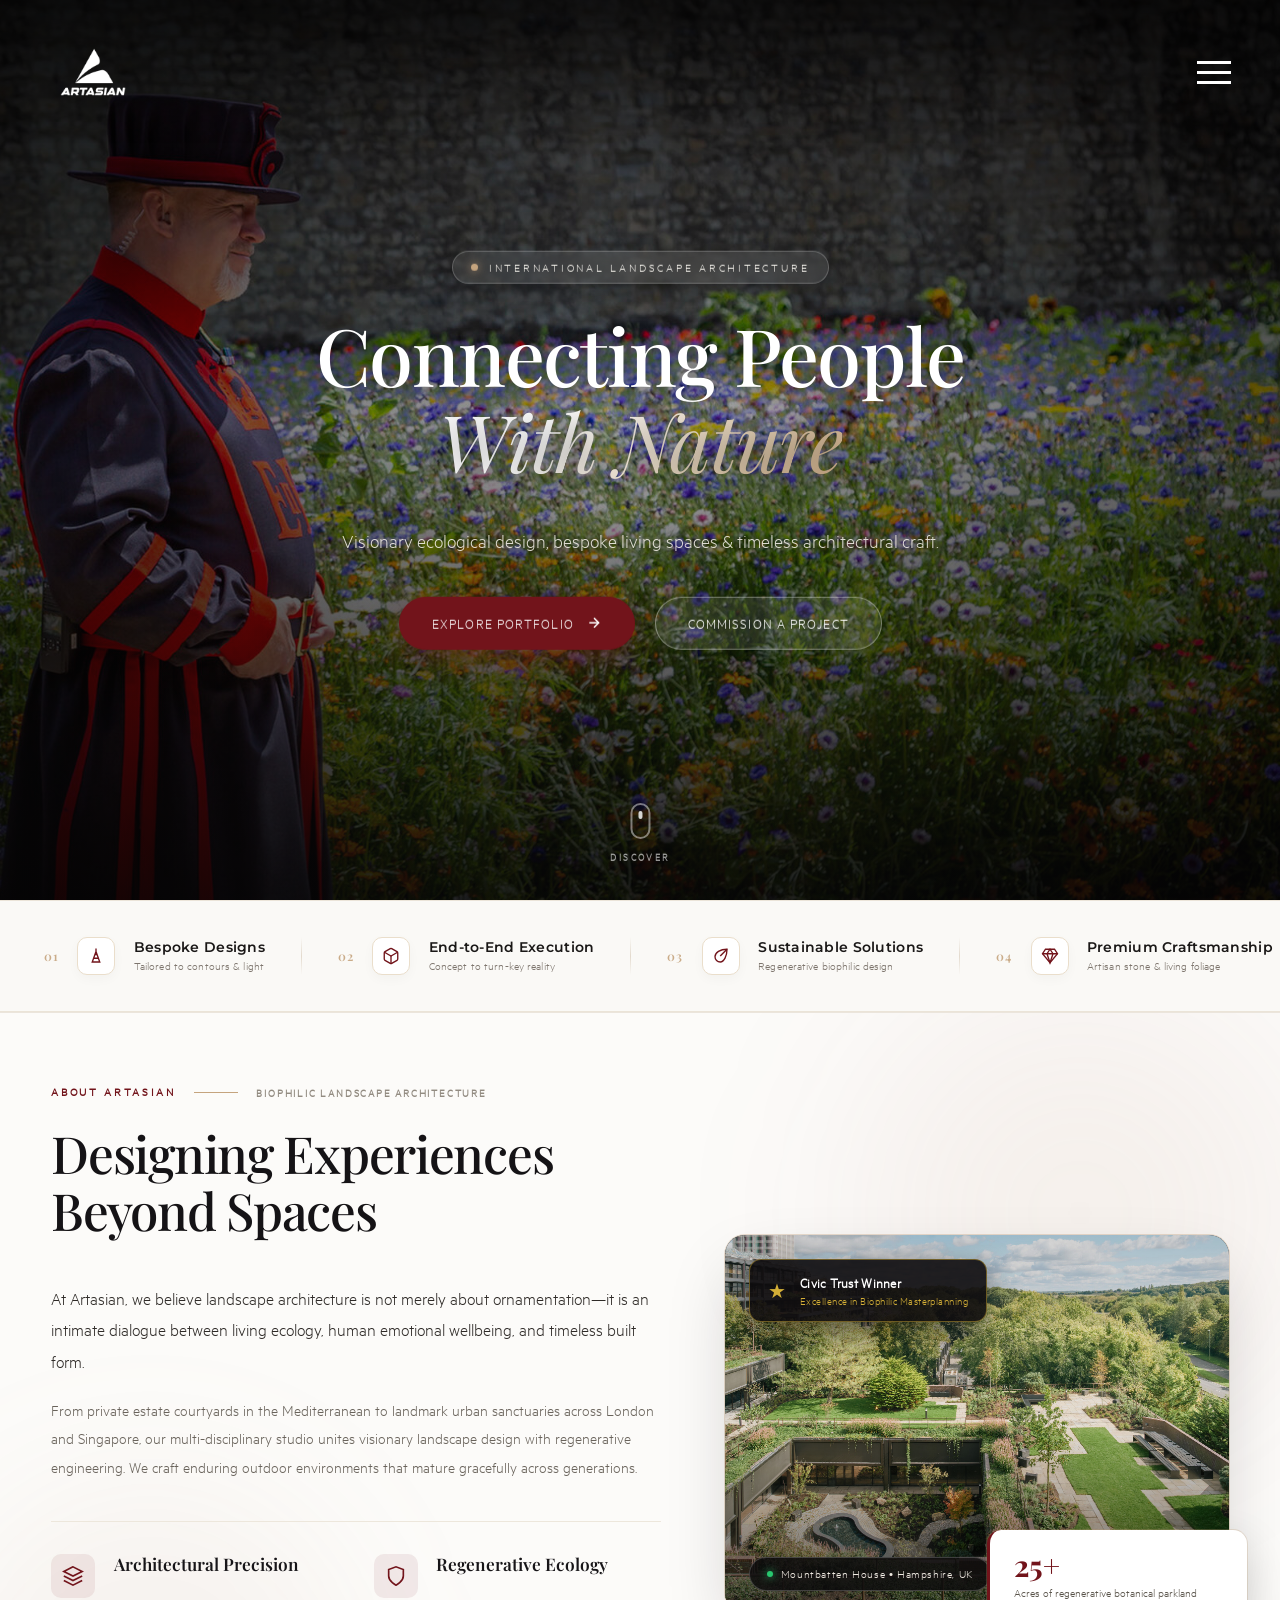
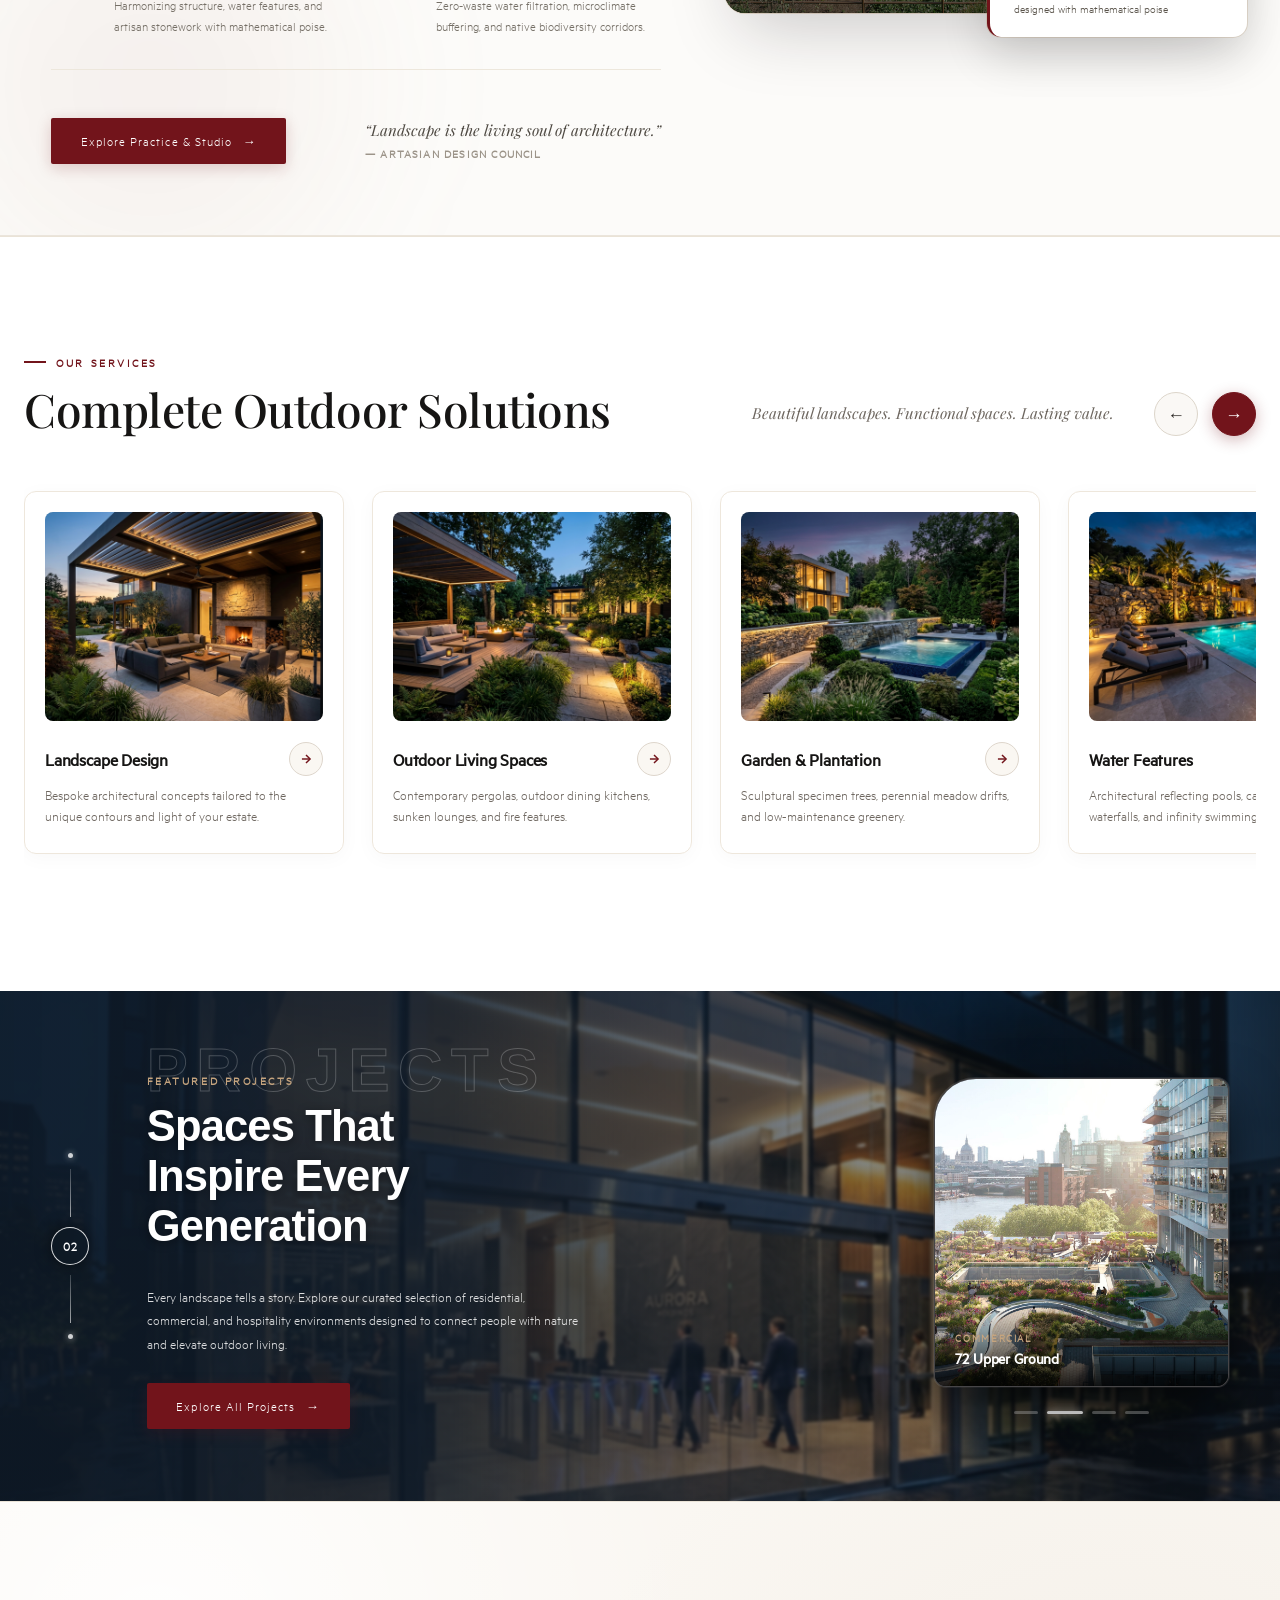
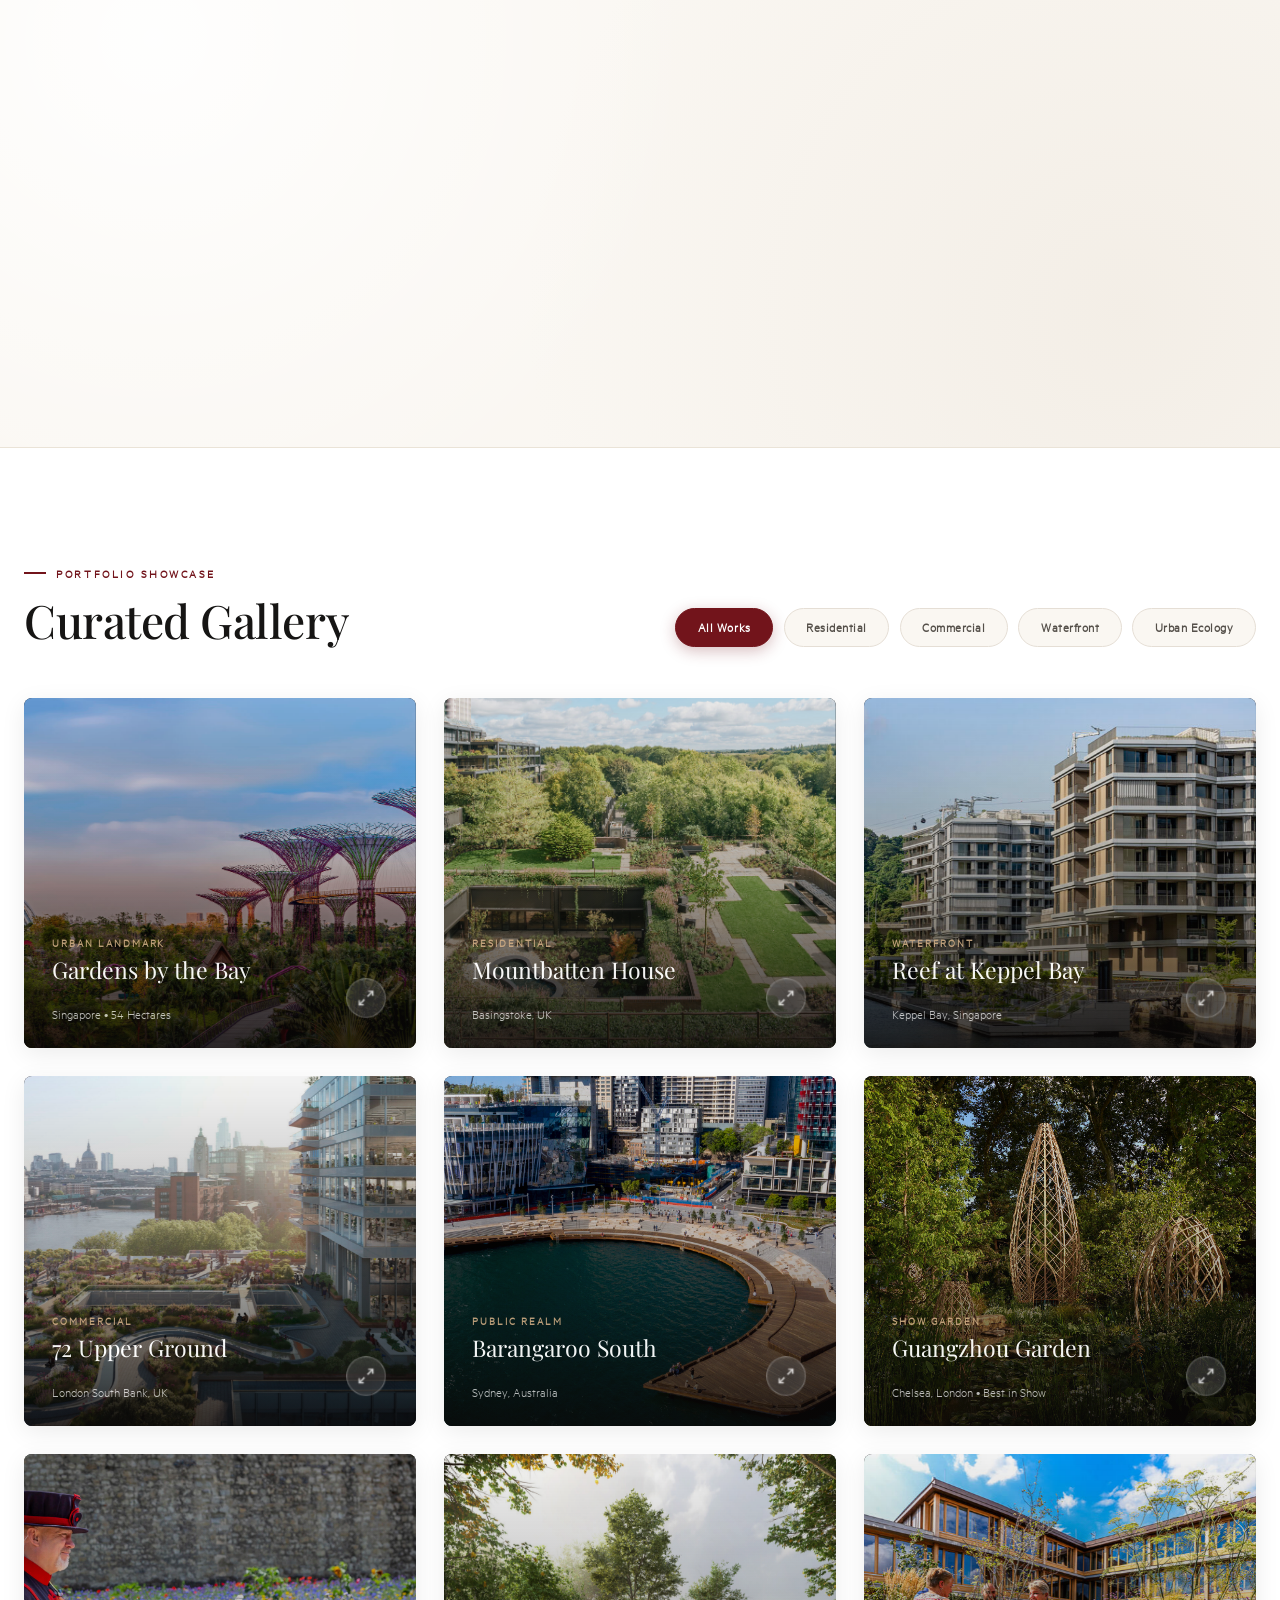
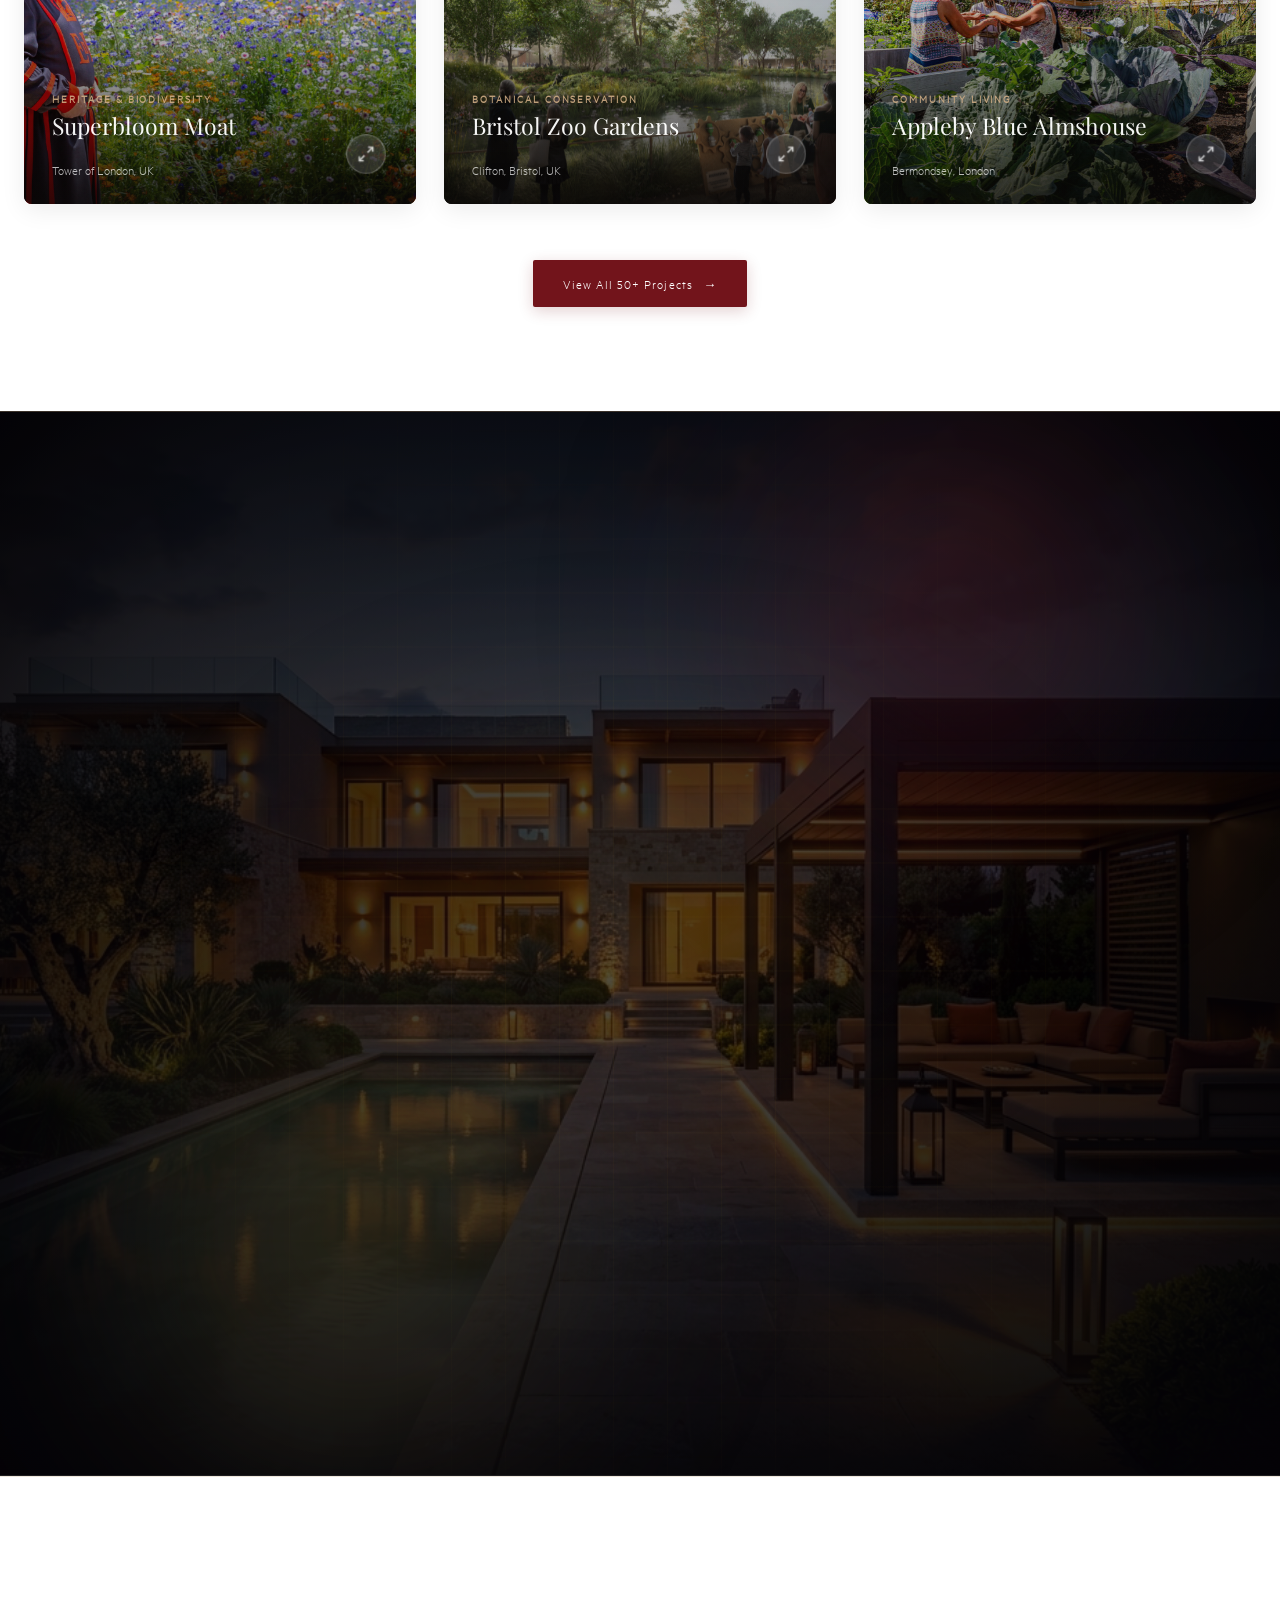
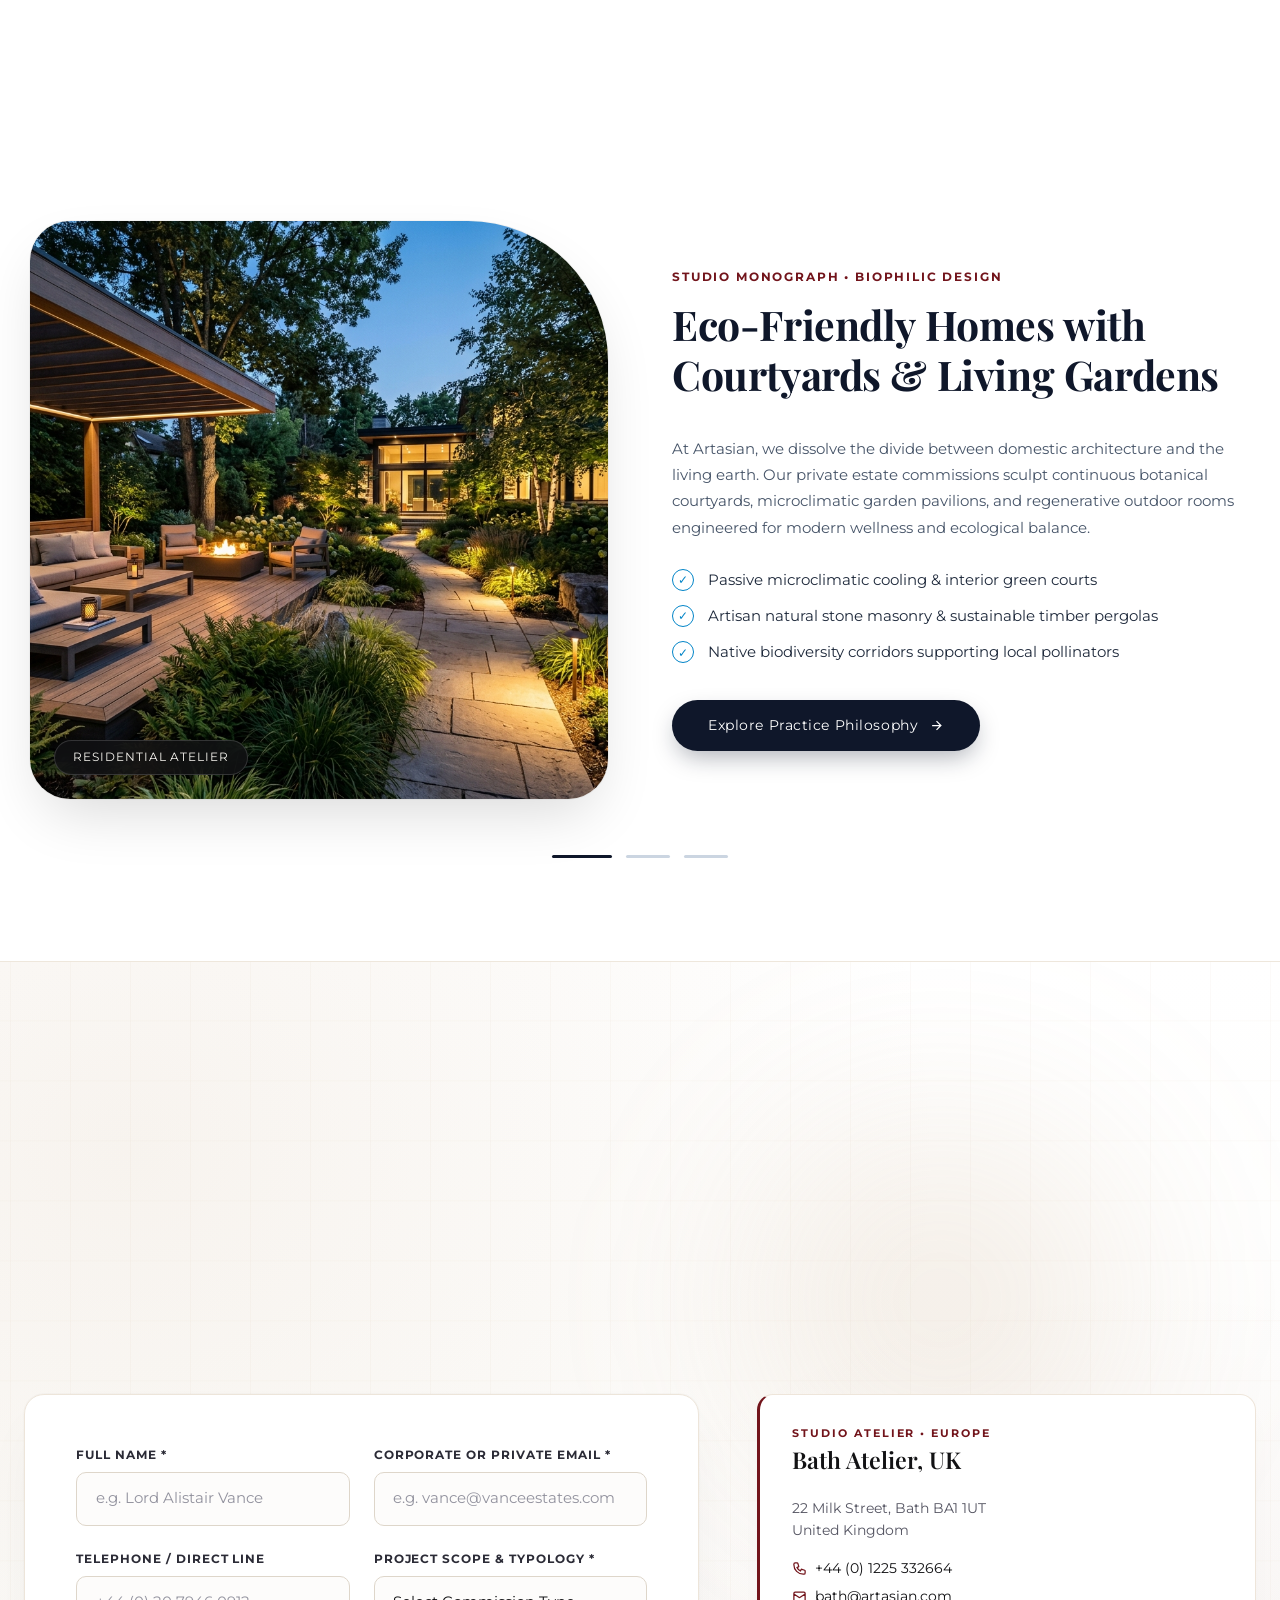
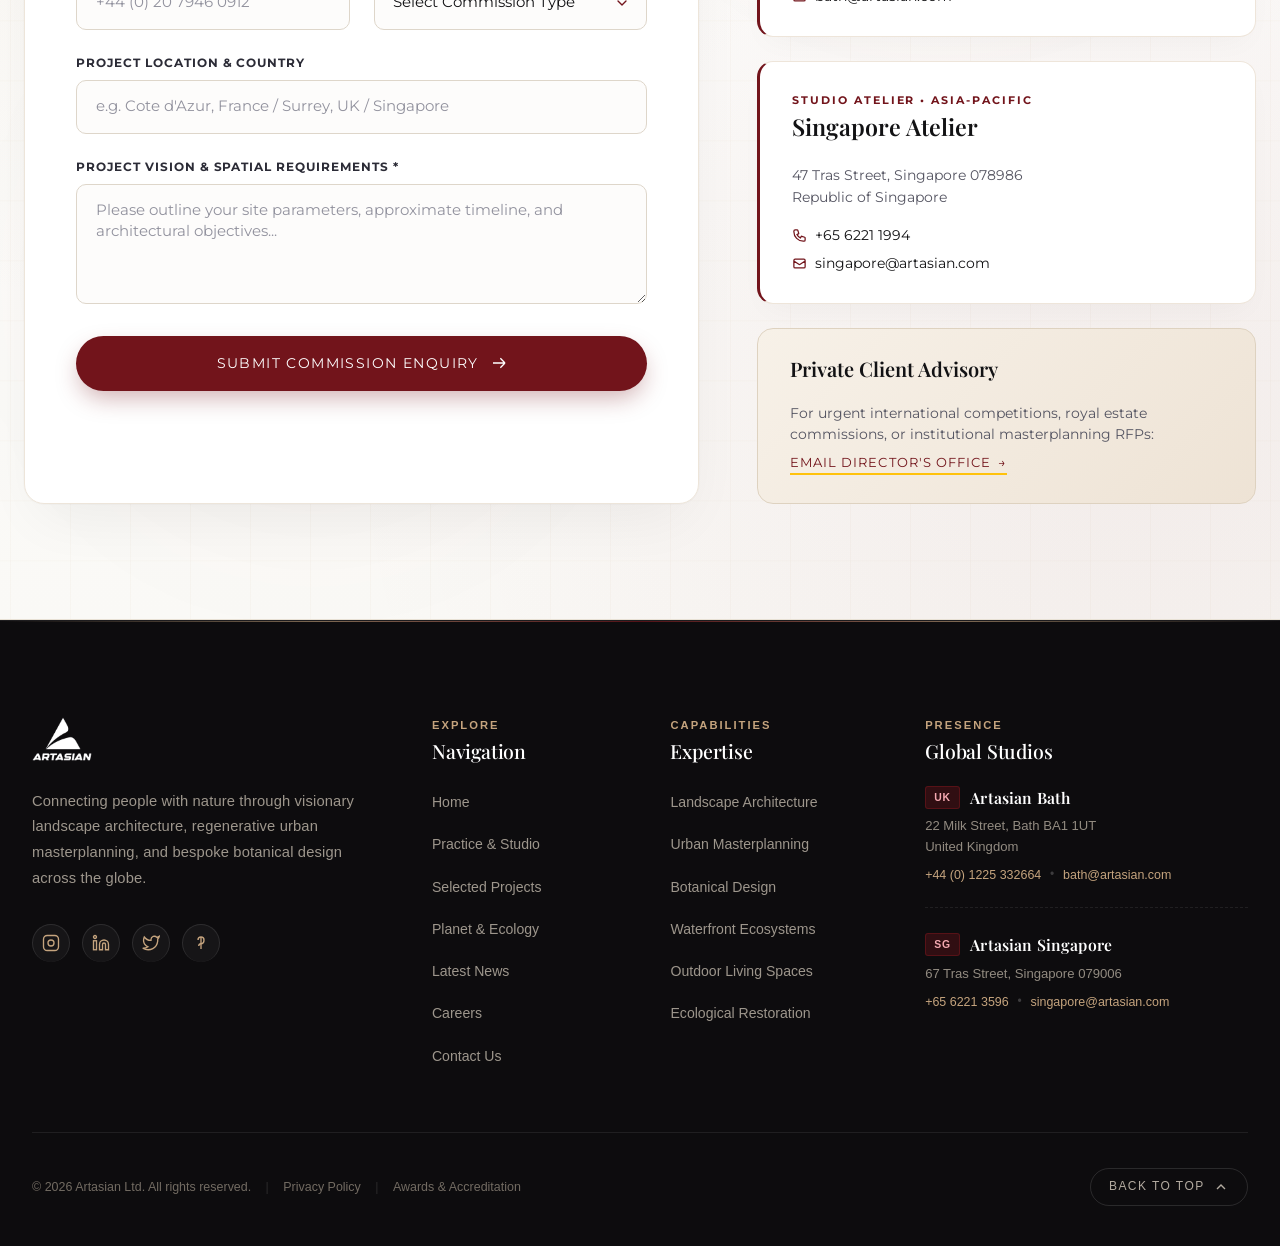
==== commit 1e7aaf74: "Fix hero video text overlap by removing embedded fallback iframe and absolute-centering typography" ====
--- a/index.html
+++ b/index.html
@@ -14,7 +14,7 @@
 
   <!-- Core Stylesheets -->
   <link rel="stylesheet" href="assets/css/style.css">
-  <link rel="stylesheet" href="assets/css/custom.css?v=20.0">
+  <link rel="stylesheet" href="assets/css/custom.css?v=21.0">
 </head>
 <body class="bg-white">
 
@@ -143,8 +143,6 @@
         <div id="wrap-iframe" class="c-hero__desktop-video">
           <video autoplay muted loop playsinline webkit-playsinline preload="auto" poster="assets/img/projects/superbloom.jpg" title="Artasian Architecture Hero Video">
             <source src="assets/video/hero-video.mp4" type="video/mp4">
-            <!-- Fallback embed -->
-            <iframe src="https://player.vimeo.com/video/378506196?app_id=122963&autoplay=1&controls=0&playsinline=1&muted=1&preload=0&autopause=0&loop=1&title=0&byline=0&portrait=0&color=00A3FF&transparent=0&gesture=media" width="1920" height="1080" title="Artasian Homepage Hero" frameborder="0" allow="autoplay; fullscreen" allowfullscreen></iframe>
           </video>
         </div>
         <div class="c-hero__overlay"></div>
@@ -1489,6 +1487,6 @@
     </svg>
   </div>
 
-  <script src="assets/js/main.js?v=20.0"></script>
+  <script src="assets/js/main.js?v=21.0"></script>
 </body>
 </html>
--- a/assets/css/custom.css
+++ b/assets/css/custom.css
@@ -571,15 +571,20 @@
 
 /* Luxury Hero Center Stage Content */
 .art-hero__content {
-  position: relative;
+  position: absolute;
+  top: 50%;
+  left: 50%;
+  transform: translate(-50%, -50%);
   z-index: 4;
   text-align: center;
   max-width: 960px;
-  padding: 0 1.5rem;
-  margin-top: 1.5rem;
+  width: calc(100% - 3rem);
+  padding: 0;
+  margin: 0;
   display: flex;
   flex-direction: column;
   align-items: center;
+  box-sizing: border-box;
 }
 
 .art-hero__tag {
@@ -6485,8 +6490,14 @@
     object-fit: cover;
   }
   .art-hero__content {
-    padding: 0 1.25rem !important;
-    margin-top: 0 !important;
+    position: absolute !important;
+    top: 50% !important;
+    left: 50% !important;
+    transform: translate(-50%, -50%) !important;
+    width: calc(100% - 2.5rem) !important;
+    max-width: 100% !important;
+    padding: 0 !important;
+    margin: 0 !important;
   }
   .art-hero__tag {
     font-size: 0.62rem !important;
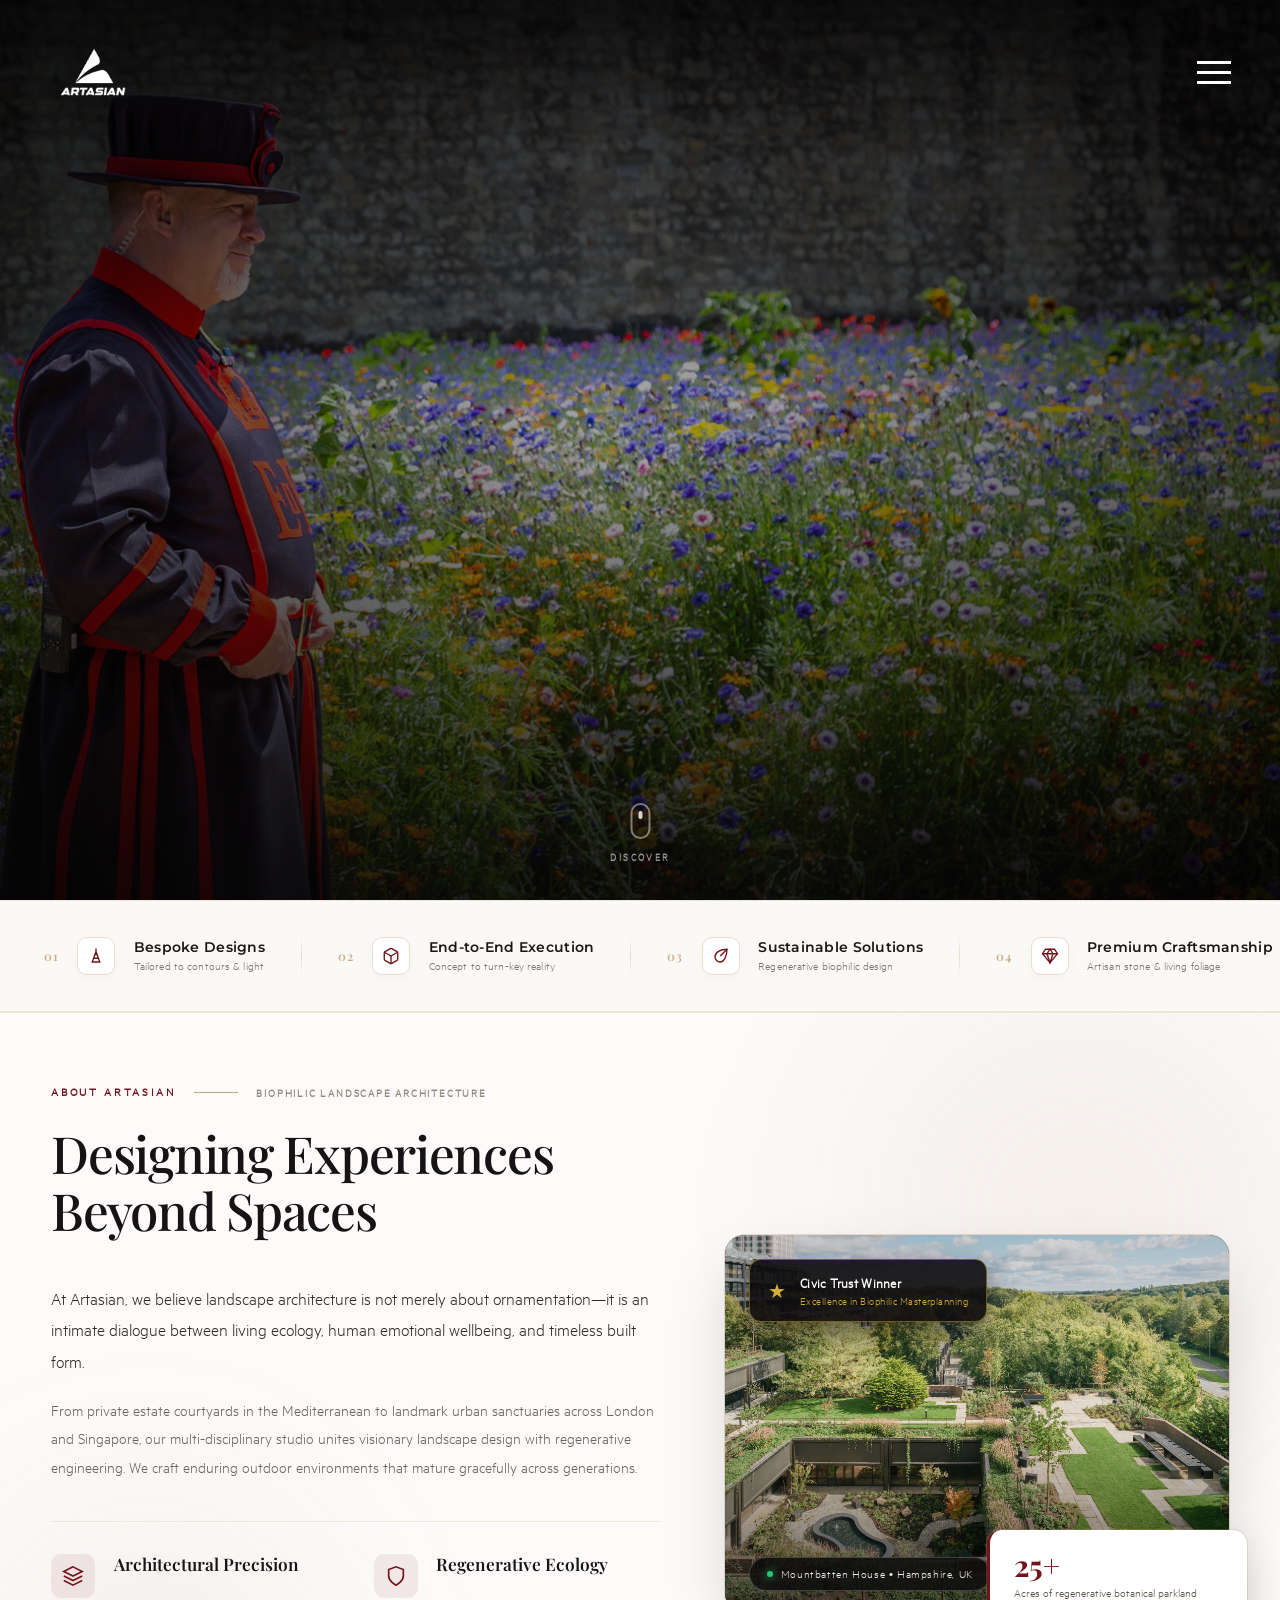
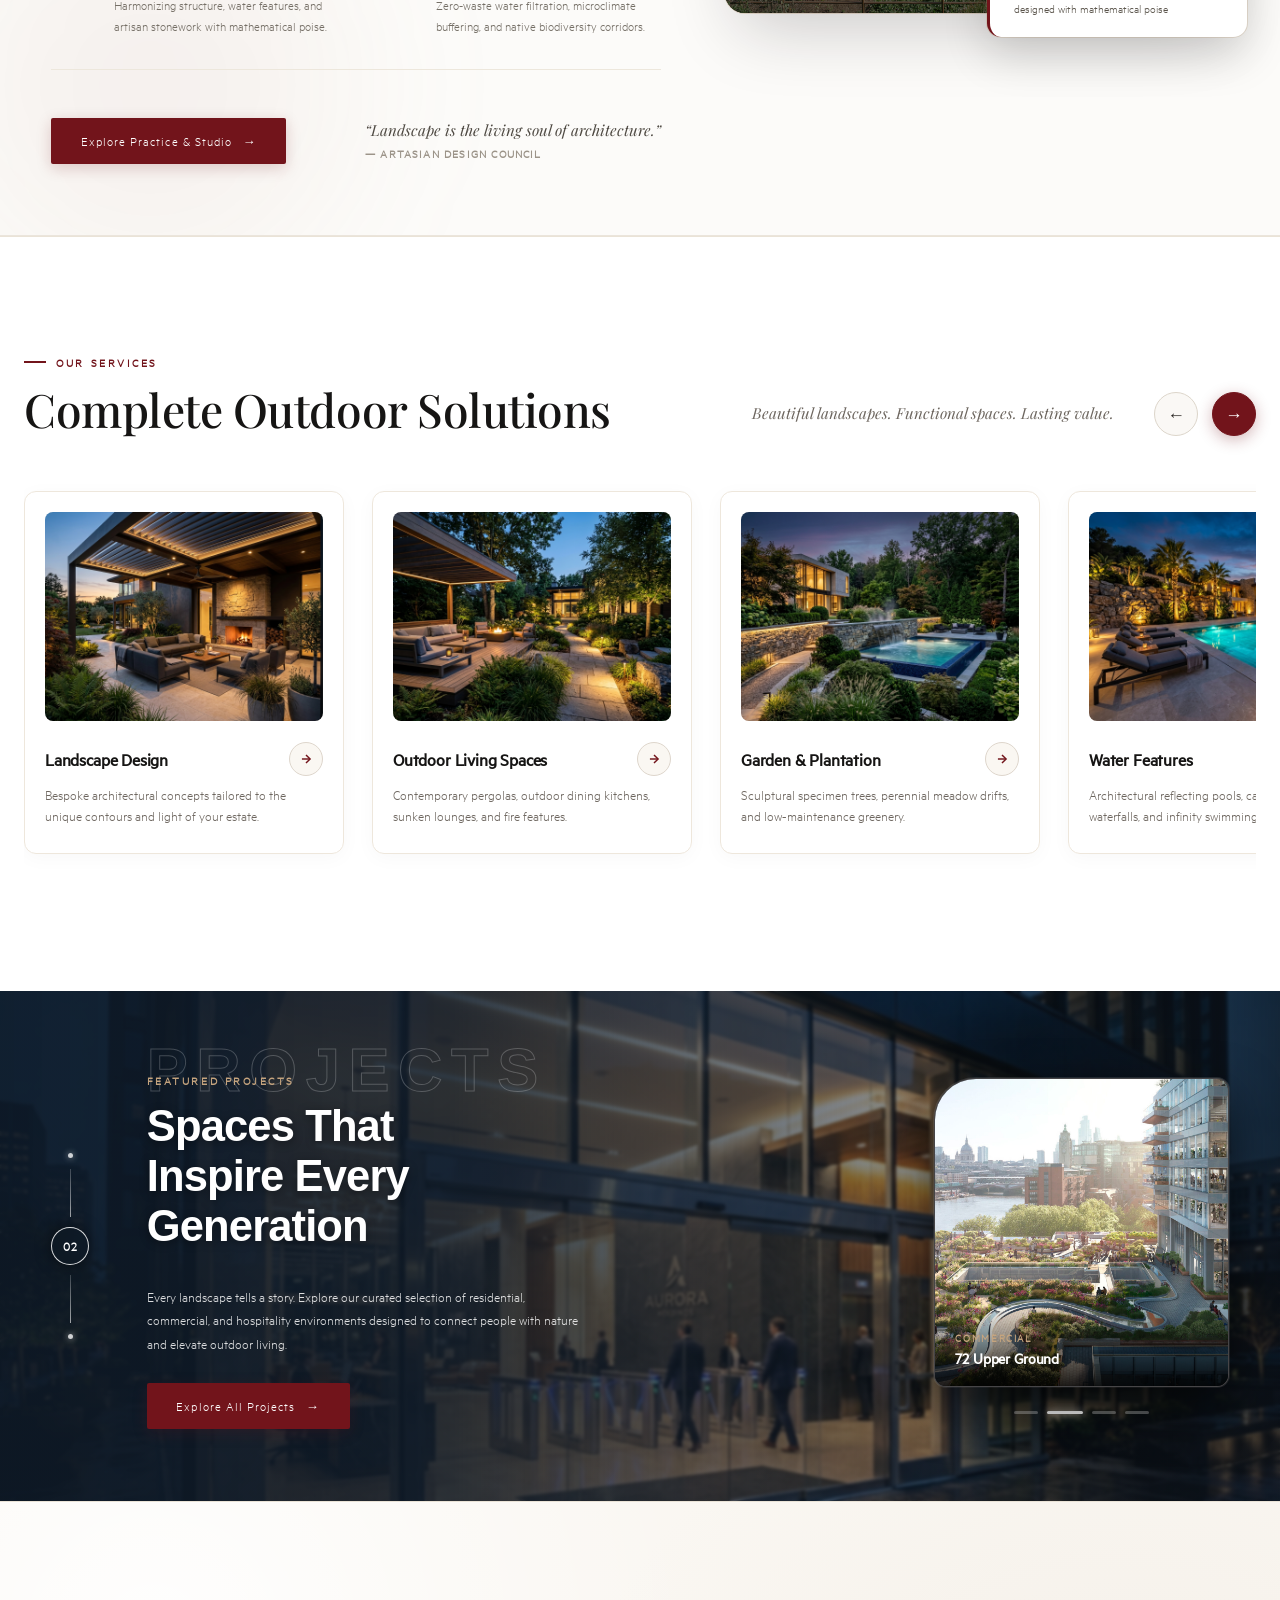
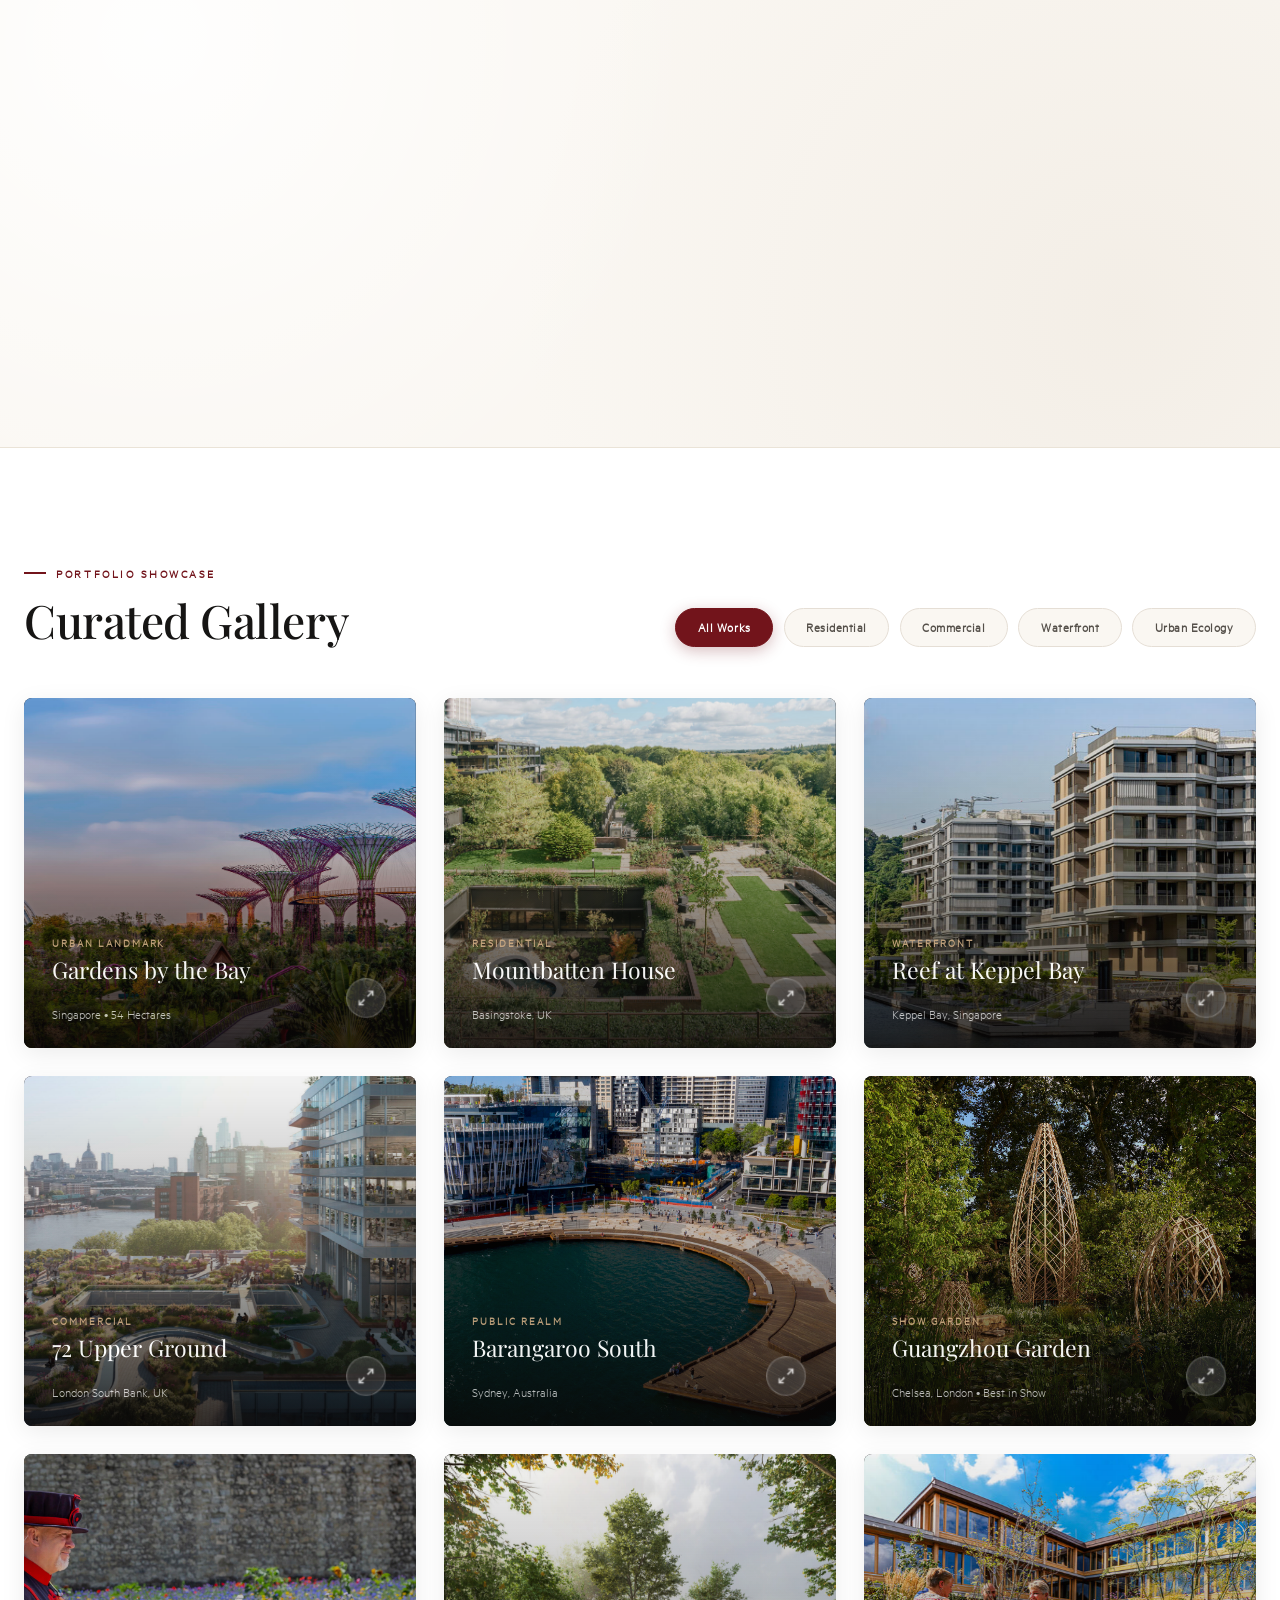
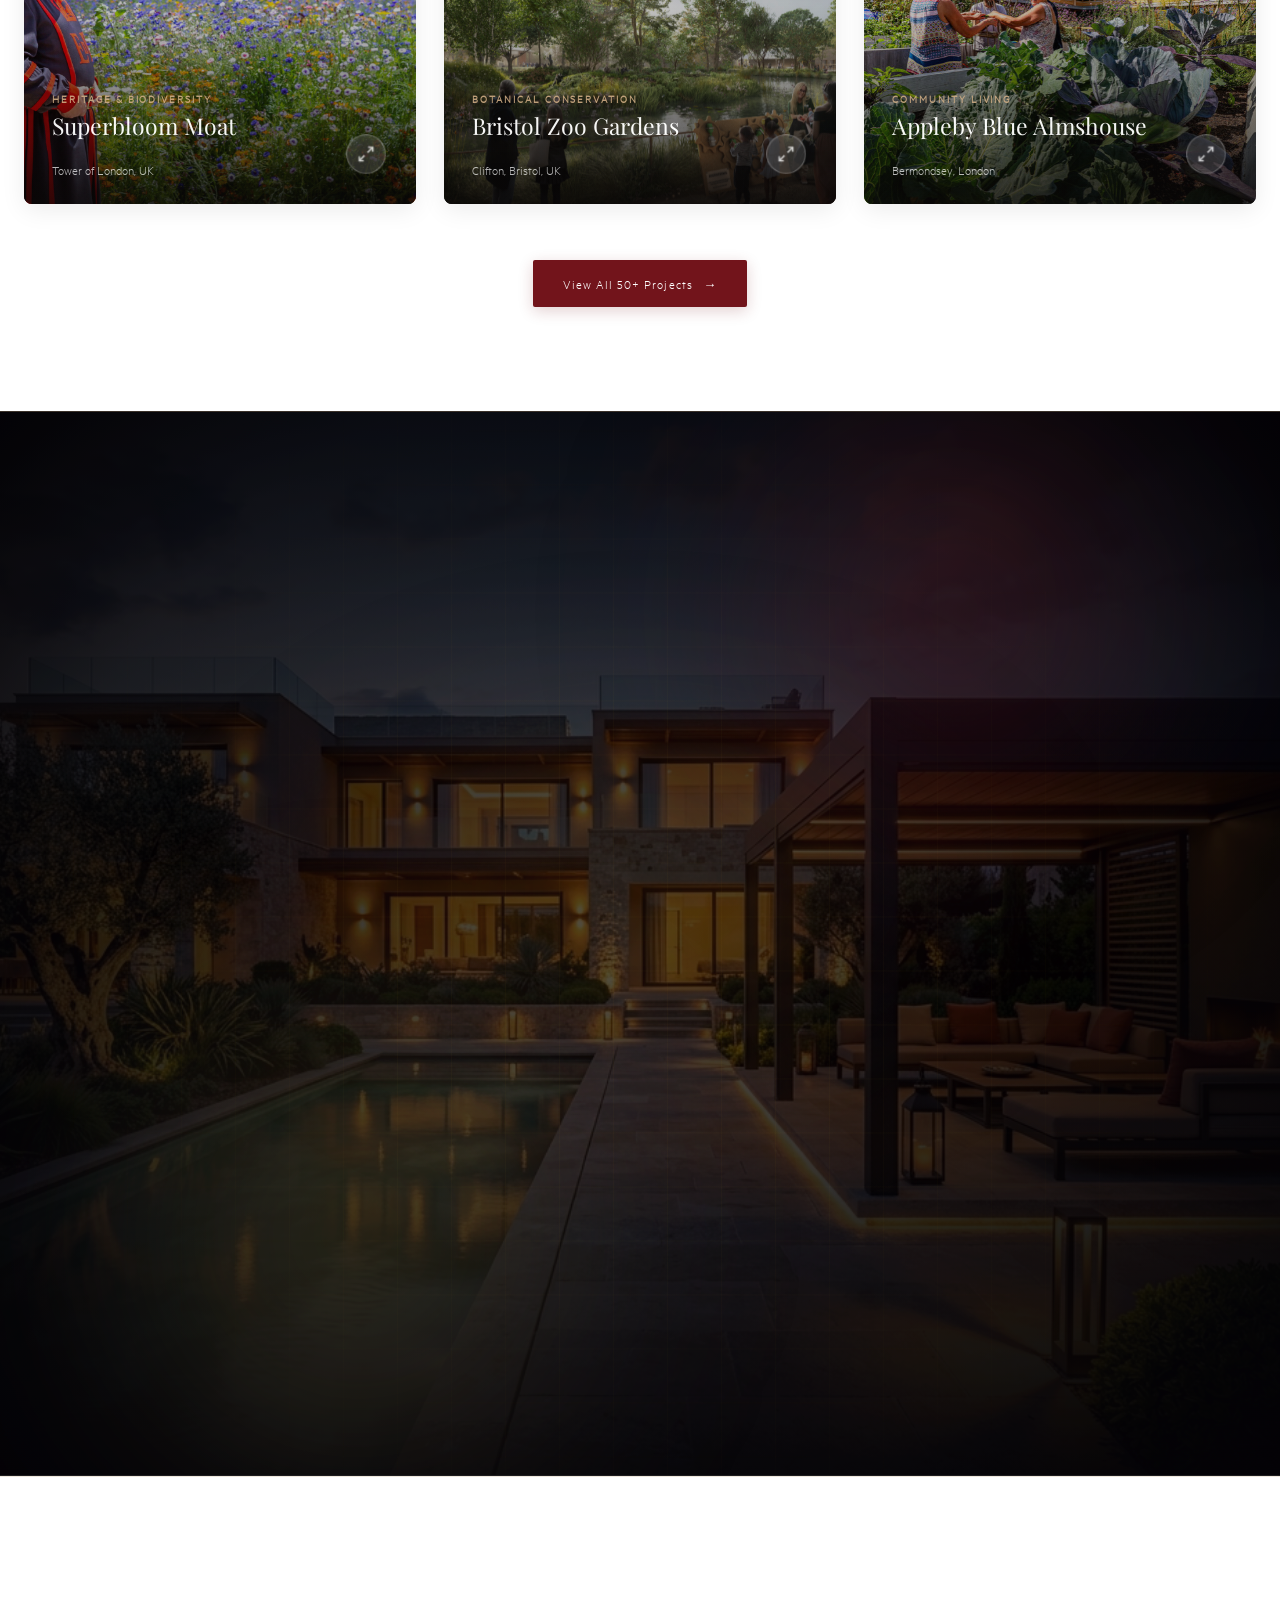
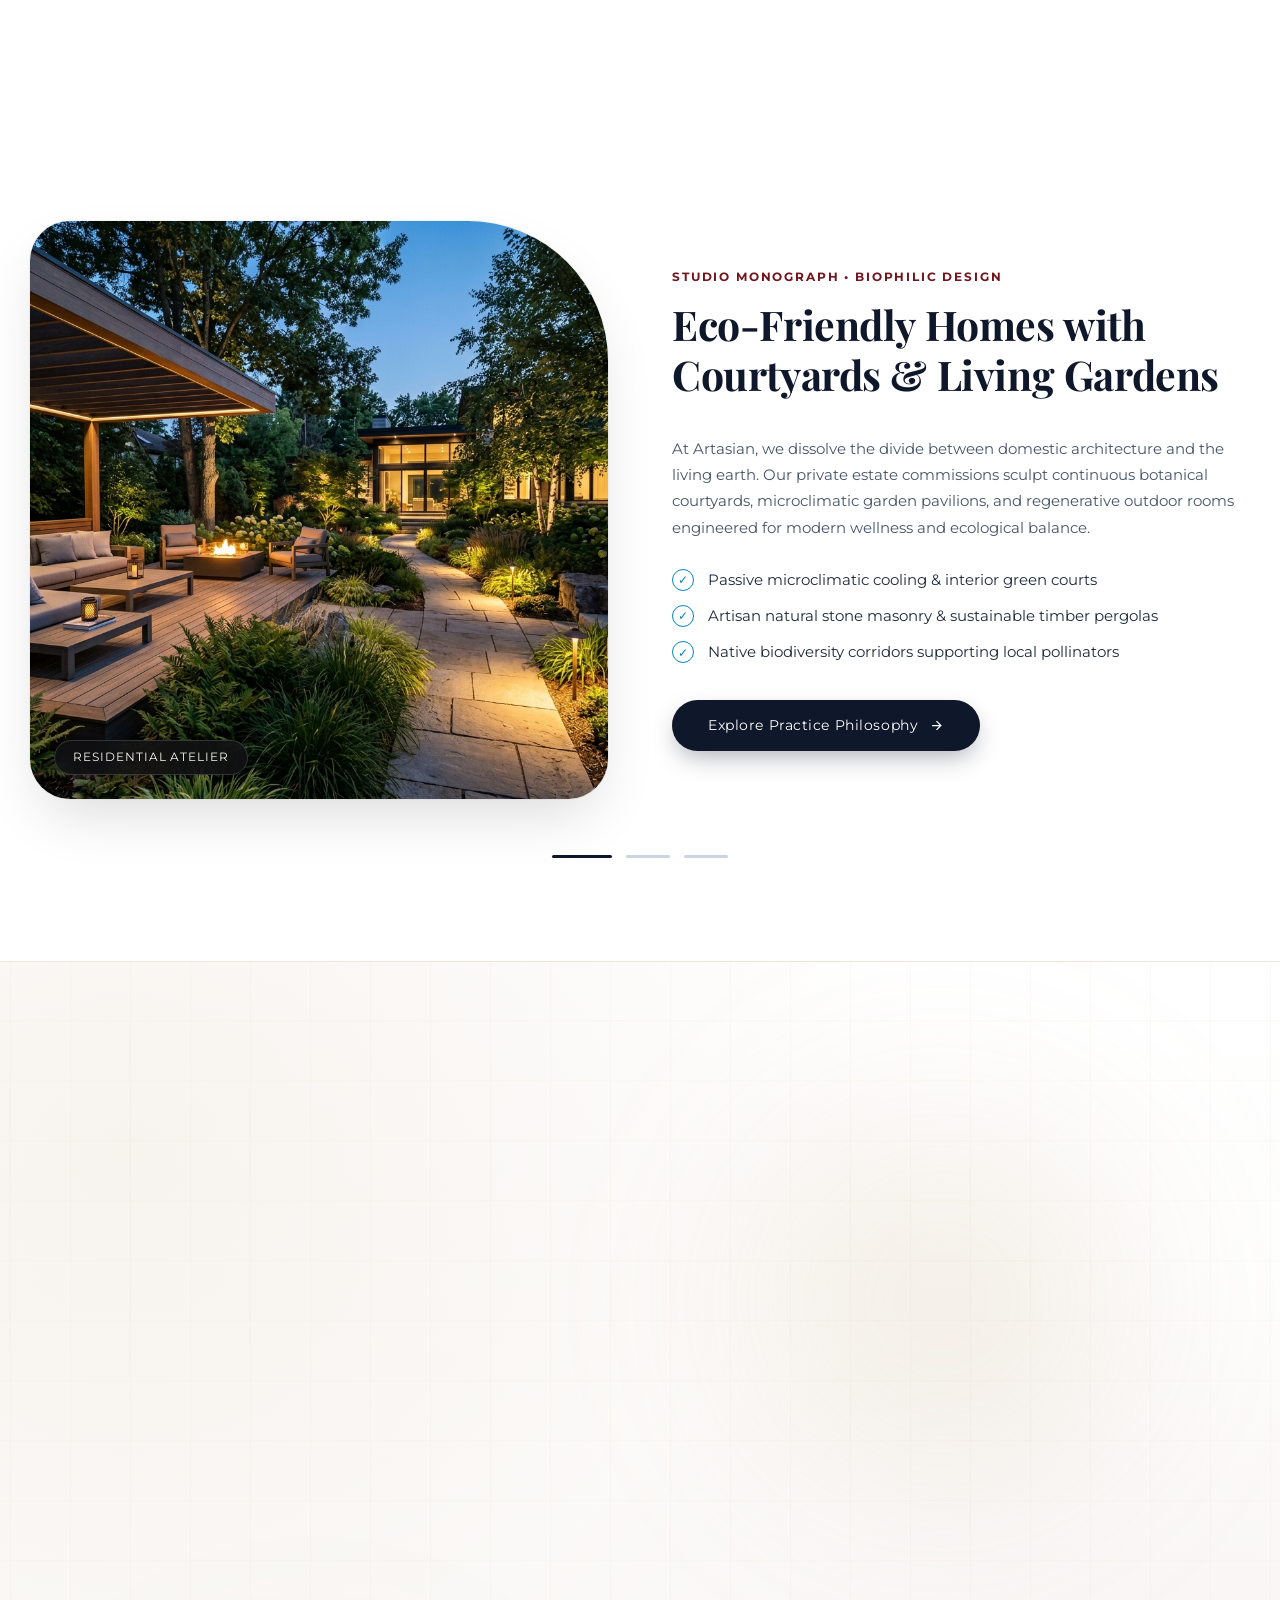
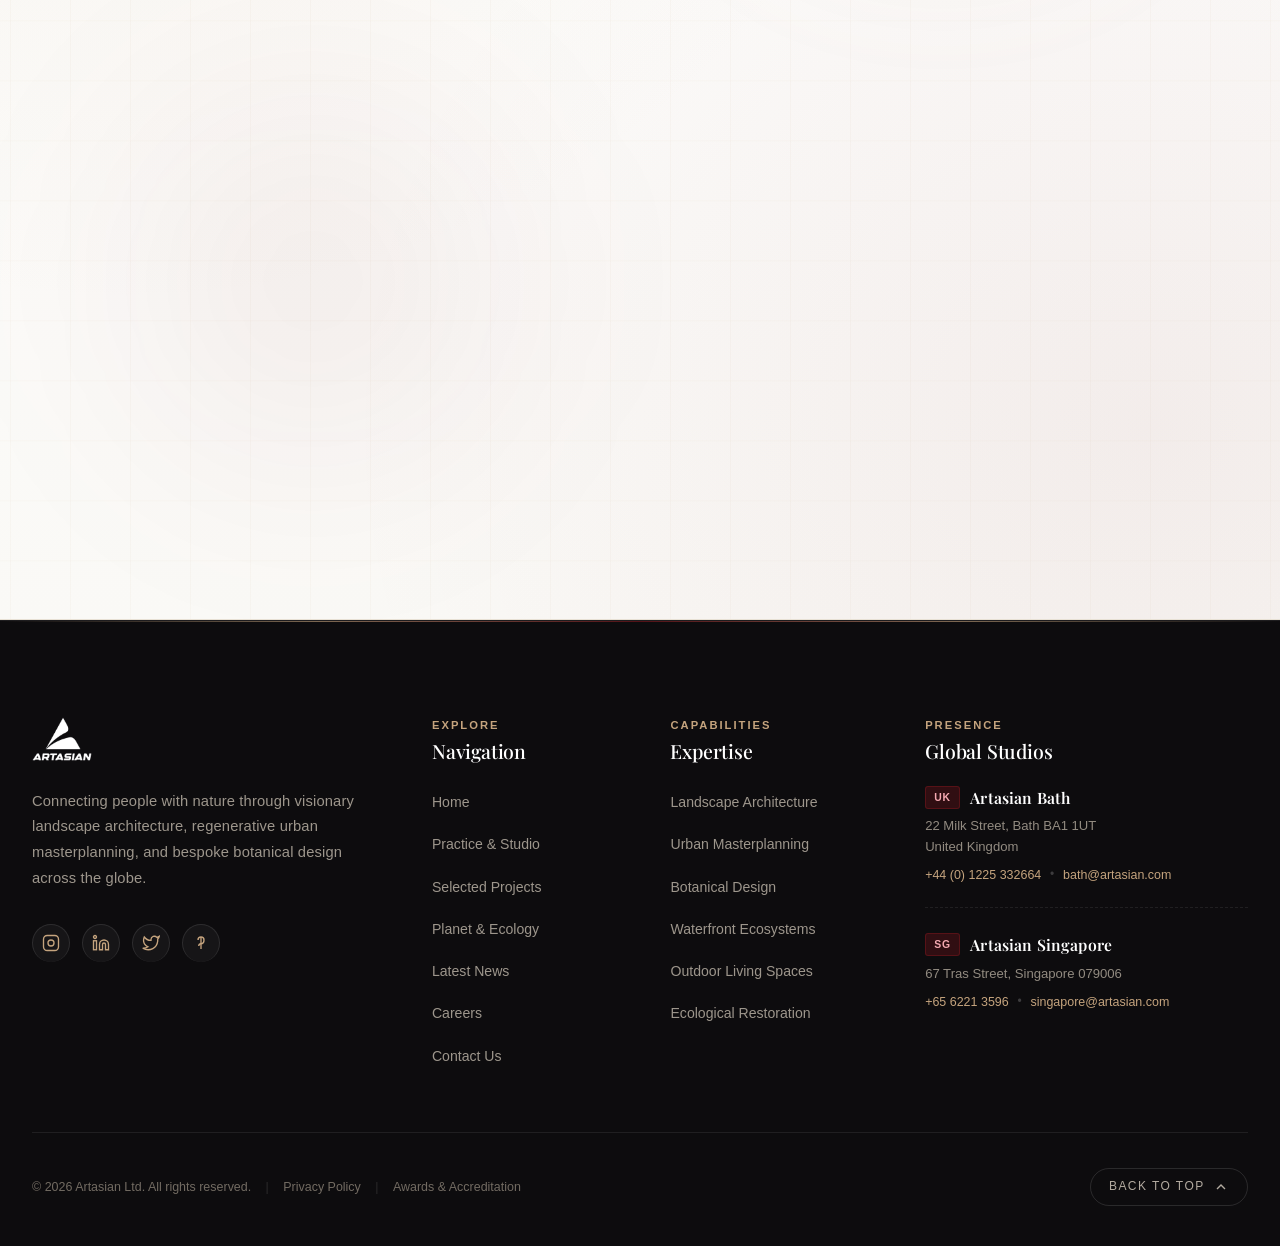
==== commit 6ff42423: "Remove overlay text from hero section video and restore pure full-screen cinematic view" ====
--- a/index.html
+++ b/index.html
@@ -14,7 +14,7 @@
 
   <!-- Core Stylesheets -->
   <link rel="stylesheet" href="assets/css/style.css">
-  <link rel="stylesheet" href="assets/css/custom.css?v=21.0">
+  <link rel="stylesheet" href="assets/css/custom.css?v=22.0">
 </head>
 <body class="bg-white">
 
@@ -147,29 +147,6 @@
         </div>
         <div class="c-hero__overlay"></div>
 
-        <!-- Luxury Hero Content Overlay -->
-        <div class="art-hero__content">
-          <div class="art-hero__tag" data-aos="fade-down" data-aos-duration="1200">
-            <span class="art-hero__tag-dot"></span>
-            <span>INTERNATIONAL LANDSCAPE ARCHITECTURE</span>
-          </div>
-          <h1 class="art-hero__headline art-serif" data-aos="fade-up" data-aos-duration="1400" data-aos-delay="200">
-            Connecting People<br><span class="art-hero__headline-italic">With Nature</span>
-          </h1>
-          <p class="art-hero__sub" data-aos="fade-up" data-aos-duration="1400" data-aos-delay="400">
-            Visionary ecological design, bespoke living spaces & timeless architectural craft.
-          </p>
-          <div class="art-hero__actions" data-aos="fade-up" data-aos-duration="1400" data-aos-delay="600">
-            <a href="projects.html" class="art-hero__btn art-hero__btn--primary">
-              <span>Explore Portfolio</span>
-              <svg viewBox="0 0 24 24" width="16" height="16" fill="none" stroke="currentColor" stroke-width="2.2"><line x1="5" y1="12" x2="19" y2="12"></line><polyline points="12 5 19 12 12 19"></polyline></svg>
-            </a>
-            <a href="contact.html" class="art-hero__btn art-hero__btn--glass">
-              <span>Commission A Project</span>
-            </a>
-          </div>
-        </div>
-
         <!-- Elegant Scroll Down Indicator -->
         <a href="#about-artasian" class="art-hero__scroll" aria-label="Scroll to discover Artasian">
           <span class="art-hero__scroll-track">
@@ -1487,6 +1464,6 @@
     </svg>
   </div>
 
-  <script src="assets/js/main.js?v=21.0"></script>
+  <script src="assets/js/main.js?v=22.0"></script>
 </body>
 </html>
